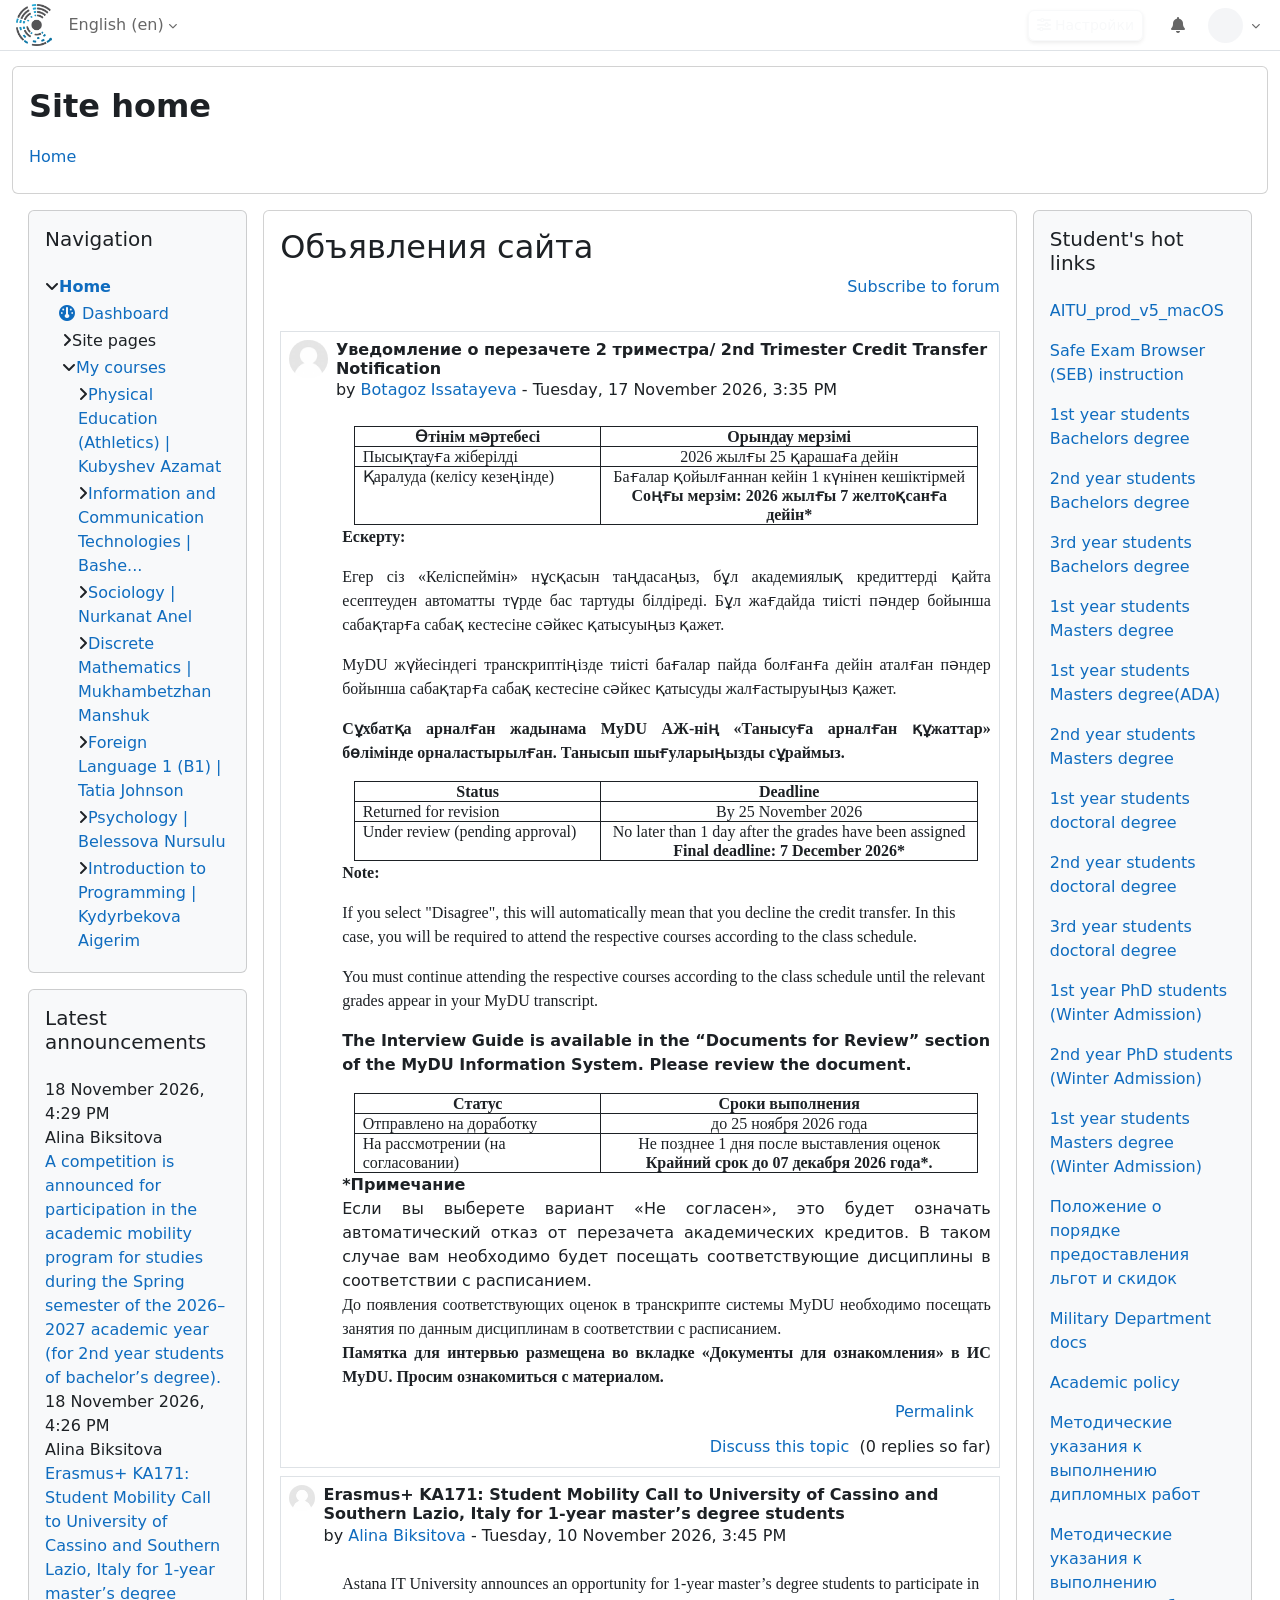
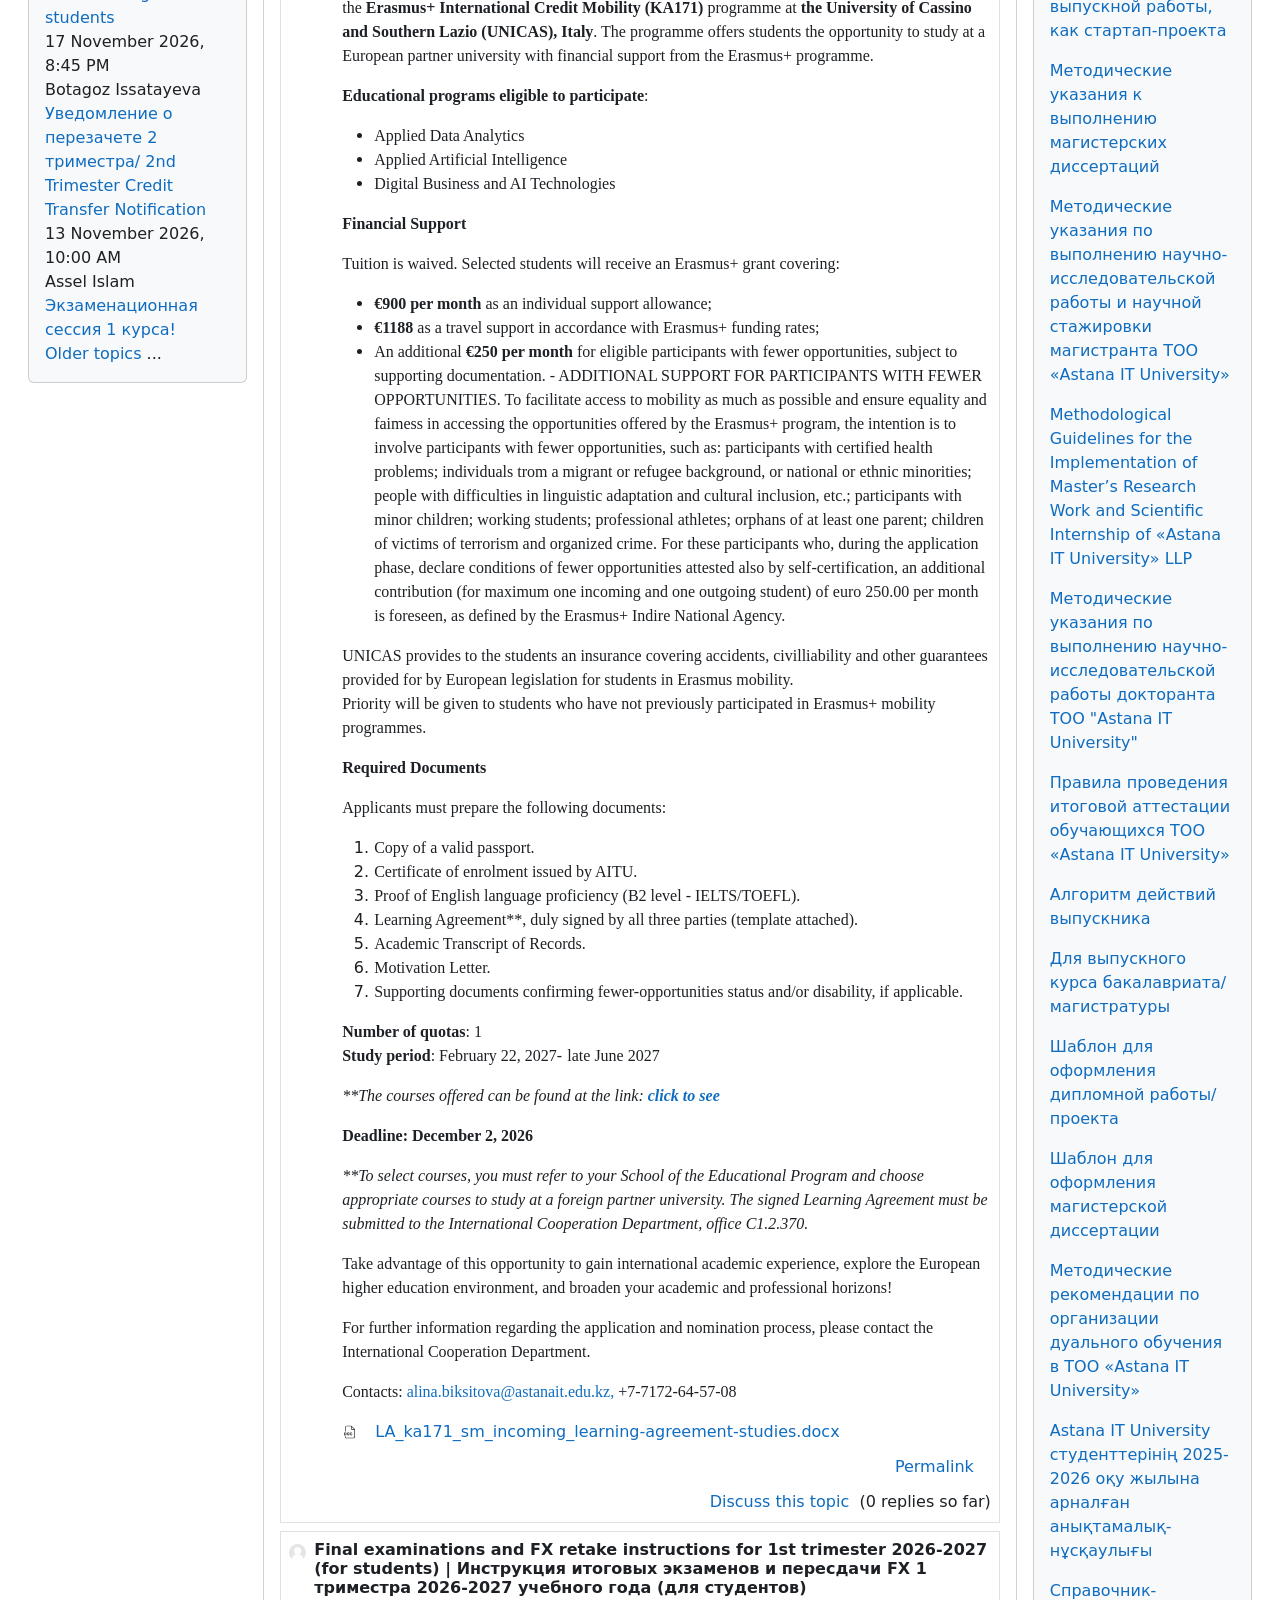
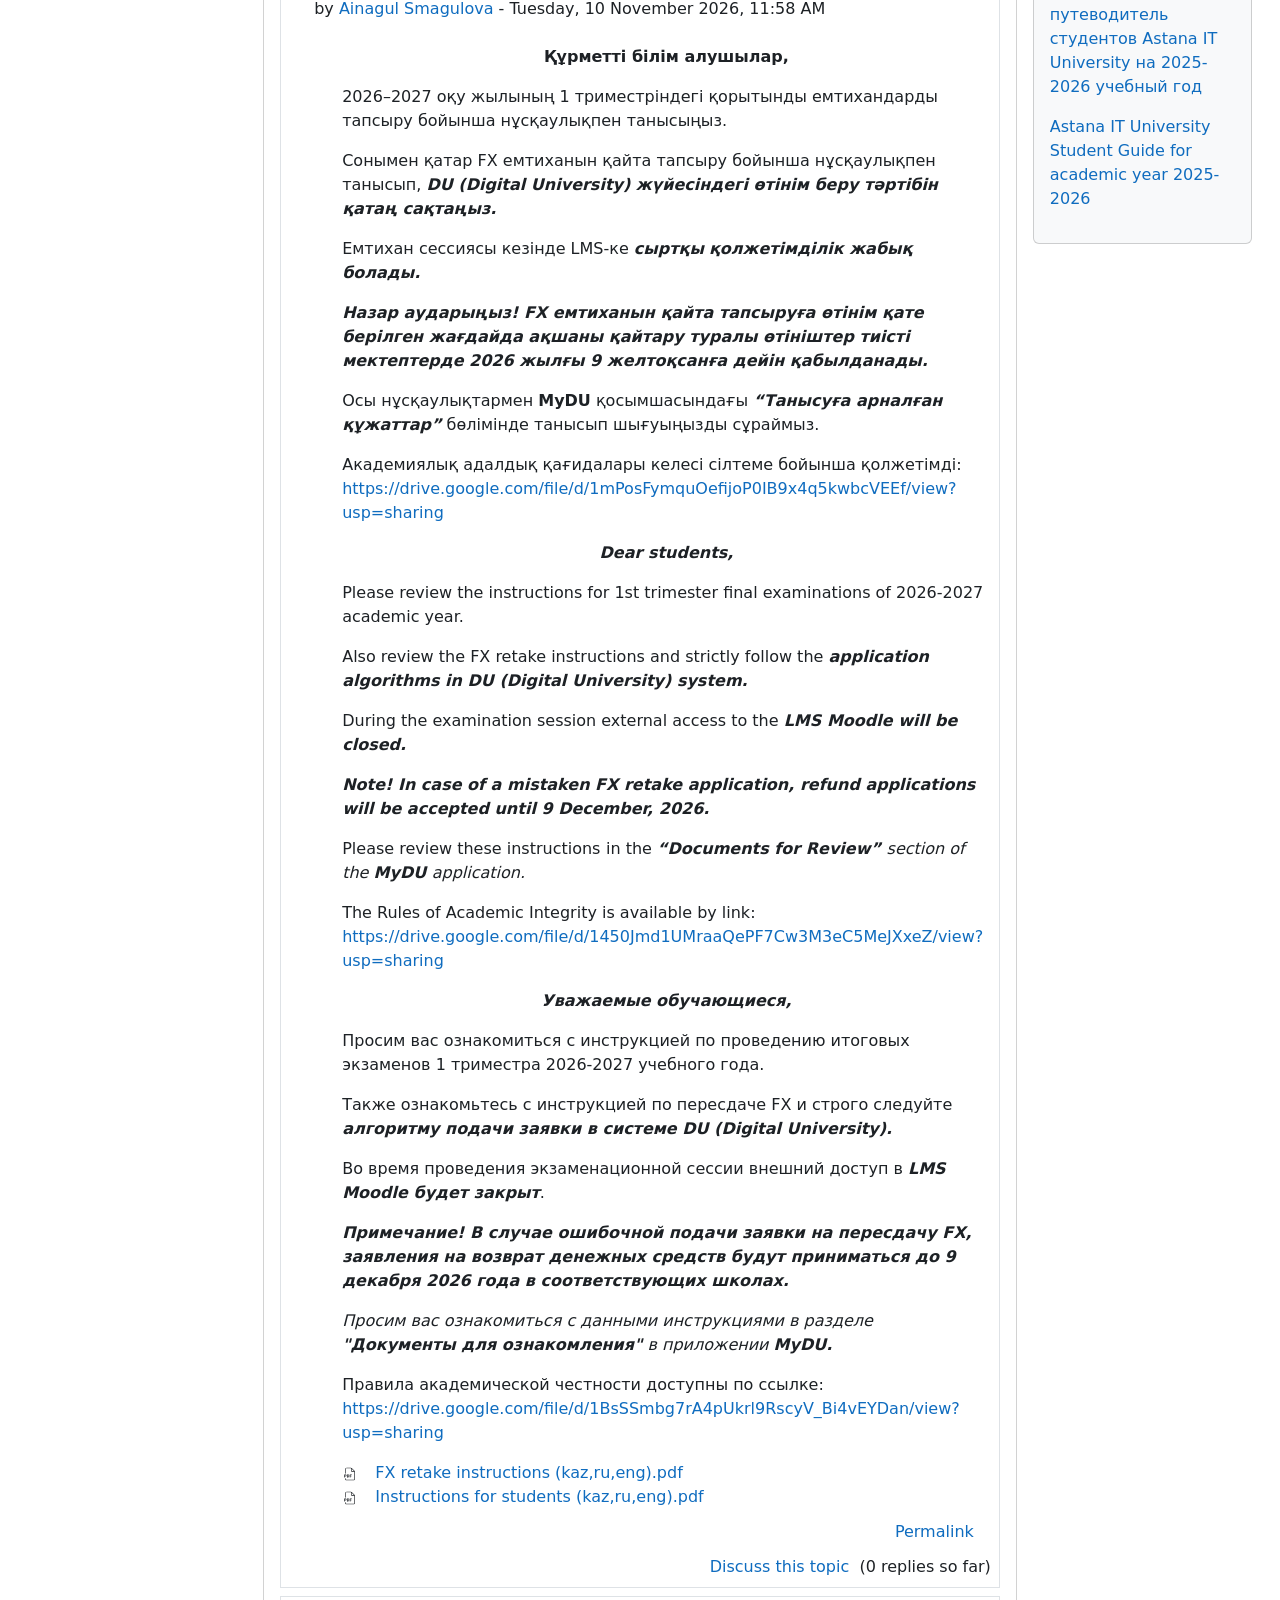
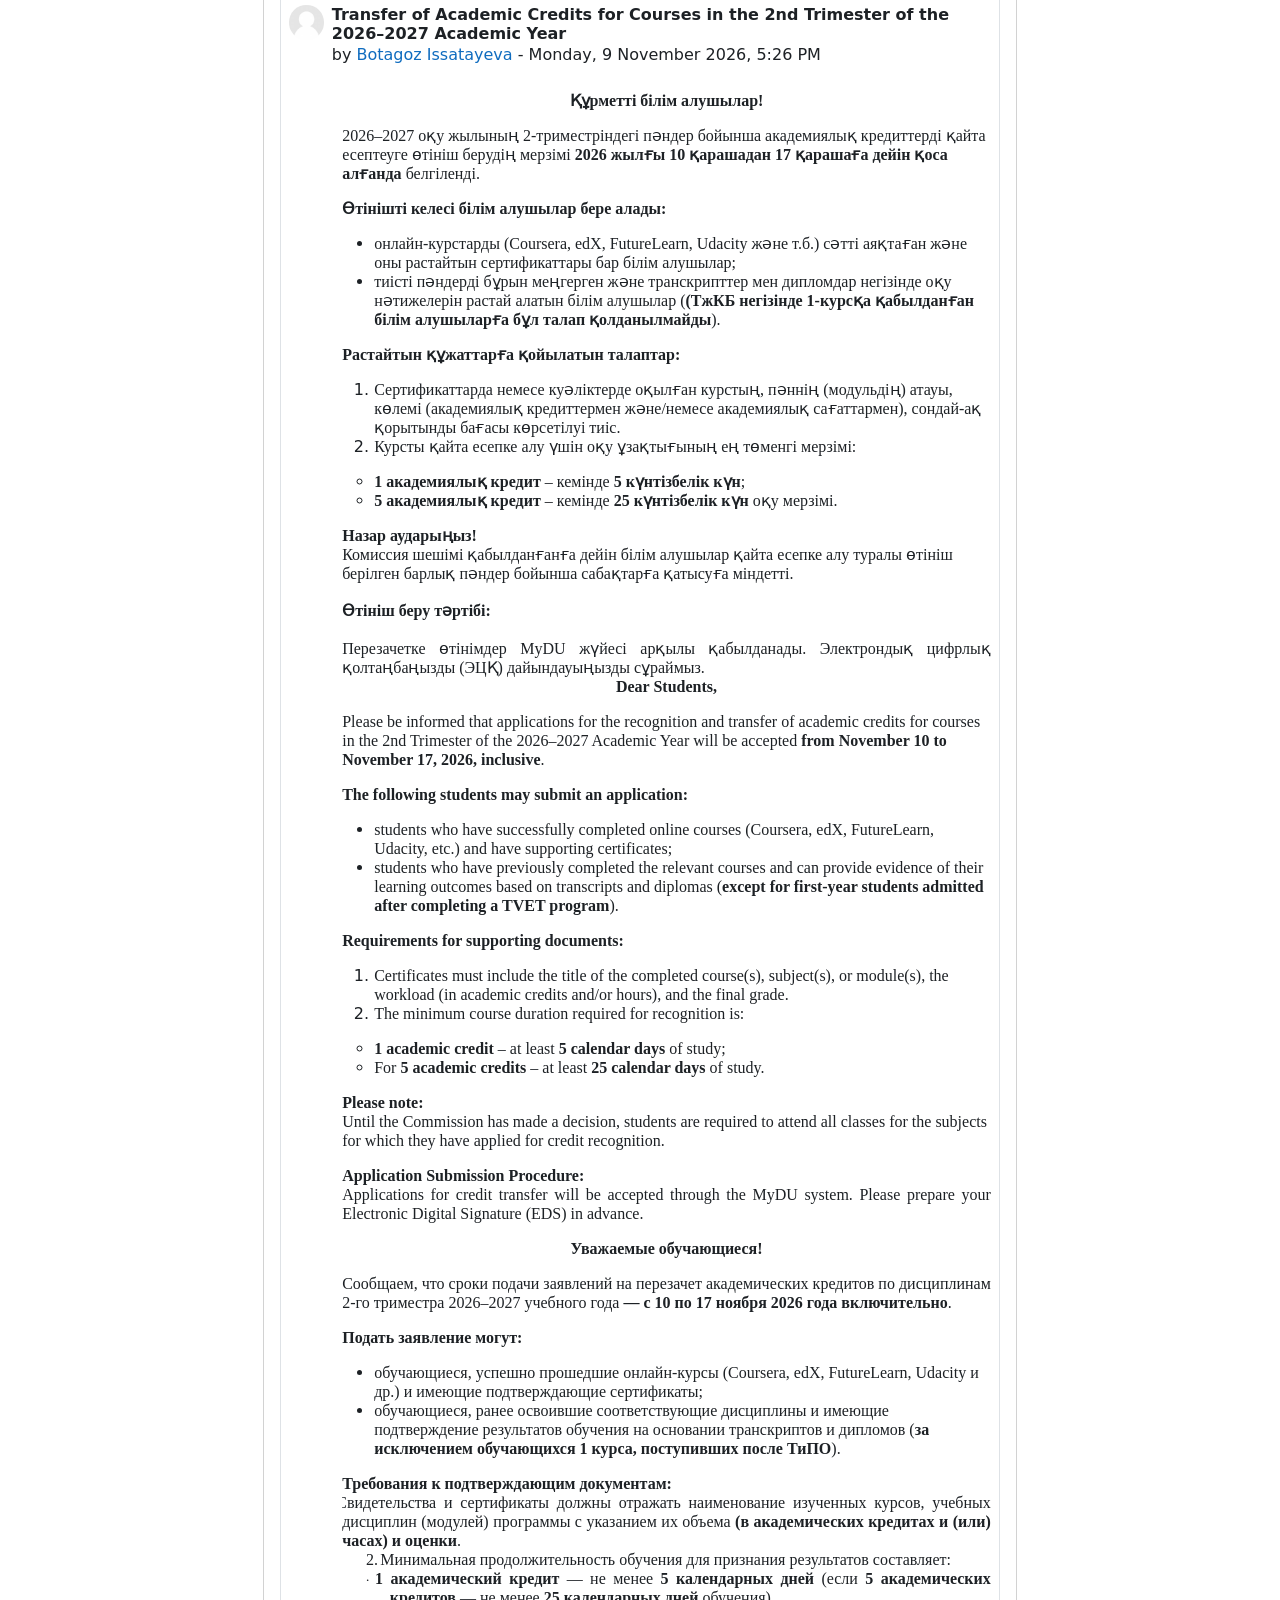
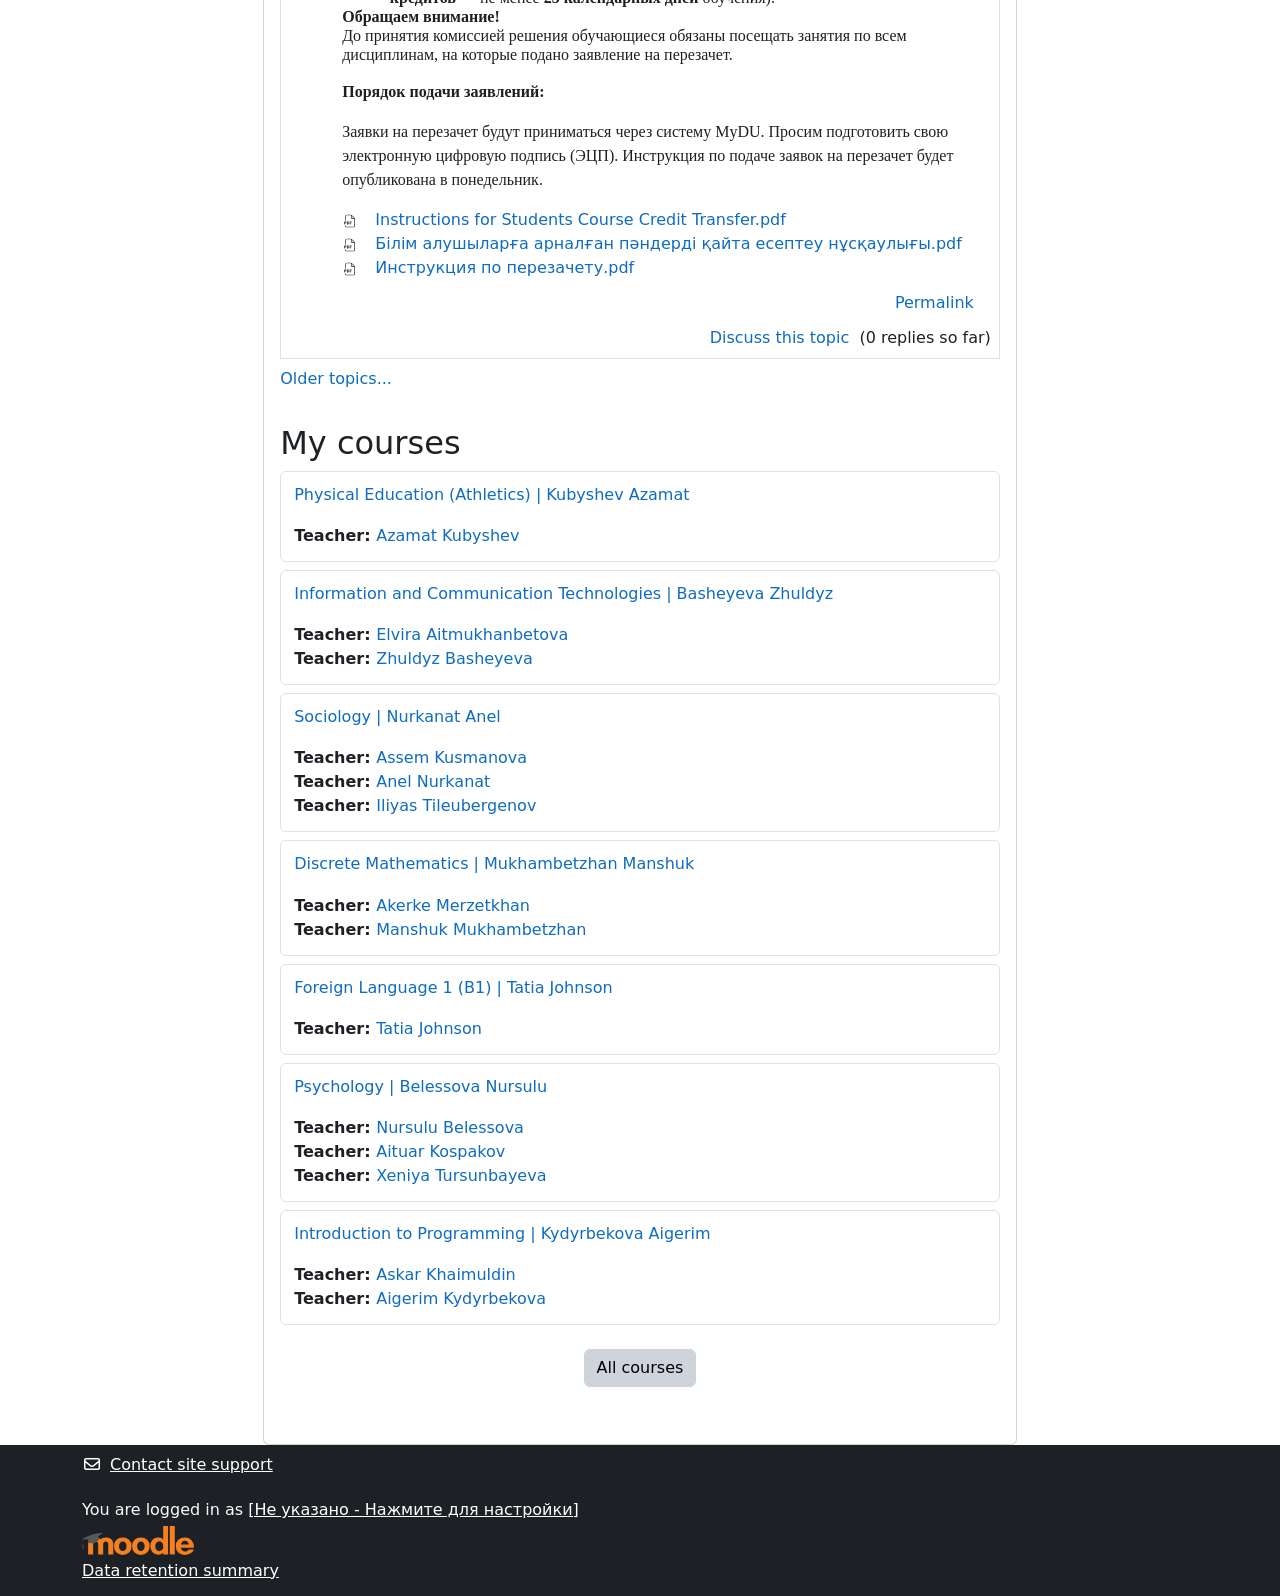
==== index.html @ 354c99dc "feat: complete local copy of AITU LMS with custom grades, reports settings and localStorage" ====
<!DOCTYPE html>

<html  dir="ltr" lang="en" xml:lang="en">
<head>
    <title>Home | frontpage</title>
    <link rel="shortcut icon" href="./assets/images/favicon.png" />
    <meta http-equiv="Content-Type" content="text/html; charset=utf-8" />
<meta name="keywords" content="moodle, Home | frontpage" />
<link rel="stylesheet" type="text/css" href="./assets/css/yui-moodlesimple-min.css" /><script id="firstthemesheet" type="text/css">/** Required in order to fix style inclusion problems in IE with YUI **/</script><link rel="stylesheet" type="text/css" href="./assets/css/styles.css" />
<script>
//<![CDATA[
var M = {}; M.yui = {};
M.pageloadstarttime = new Date();
M.cfg = {"wwwroot":".","apibase":"./api","homeurl":{},"sesskey":"TBIHNVHEH8","sessiontimeout":"1500","sessiontimeoutwarning":"1200","themerev":"1794592381","slasharguments":1,"theme":"classic","iconsystemmodule":"core\/icon_system_fontawesome","jsrev":"1794592381","admin":"admin","svgicons":true,"usertimezone":"Asia\/Almaty","language":"en","courseId":1,"courseContextId":2,"contextid":2,"contextInstanceId":1,"langrev":1795216581,"templaterev":"1794592381","siteId":1,"userId":19734,"deprecationignorelist":[],"traceId":null};var yui1ConfigFn = function(me) {if(/-skin|reset|fonts|grids|base/.test(me.name)){me.type='css';me.path=me.path.replace(/\.js/,'.css');me.path=me.path.replace(/\/yui2-skin/,'/assets/skins/sam/yui2-skin')}};
var yui2ConfigFn = function(me) {var parts=me.name.replace(/^moodle-/,'').split('-'),component=parts.shift(),module=parts[0],min='-min';if(/-(skin|core)$/.test(me.name)){parts.pop();me.type='css';min=''}
if(module){var filename=parts.join('-');me.path=component+'/'+module+'/'+filename+min+'.'+me.type}else{me.path=component+'/'+component+'.'+me.type}};
YUI_config = {"debug":false,"base":"https:\/\/lms.astanait.edu.kz\/lib\/yuilib\/3.18.1\/","comboBase":"https:\/\/lms.astanait.edu.kz\/theme\/yui_combo.php?","combine":true,"filter":null,"insertBefore":"firstthemesheet","groups":{"yui2":{"base":"https:\/\/lms.astanait.edu.kz\/lib\/yuilib\/2in3\/2.9.0\/build\/","comboBase":"https:\/\/lms.astanait.edu.kz\/theme\/yui_combo.php?","combine":true,"ext":false,"root":"2in3\/2.9.0\/build\/","patterns":{"yui2-":{"group":"yui2","configFn":yui1ConfigFn}}},"moodle":{"name":"moodle","base":"https:\/\/lms.astanait.edu.kz\/theme\/yui_combo.php?m\/1794592381\/","combine":true,"comboBase":"https:\/\/lms.astanait.edu.kz\/theme\/yui_combo.php?","ext":false,"root":"m\/1794592381\/","patterns":{"moodle-":{"group":"moodle","configFn":yui2ConfigFn}},"filter":null,"modules":{"moodle-core-chooserdialogue":{"requires":["base","panel","moodle-core-notification"]},"moodle-core-maintenancemodetimer":{"requires":["base","node"]},"moodle-core-lockscroll":{"requires":["plugin","base-build"]},"moodle-core-blocks":{"requires":["base","node","io","dom","dd","dd-scroll","moodle-core-dragdrop","moodle-core-notification"]},"moodle-core-notification":{"requires":["moodle-core-notification-dialogue","moodle-core-notification-alert","moodle-core-notification-exception","moodle-core-notification-ajaxexception"]},"moodle-core-notification-dialogue":{"requires":["base","node","panel","escape","event-key","dd-plugin","moodle-core-widget-focusafterclose","moodle-core-lockscroll"]},"moodle-core-notification-alert":{"requires":["moodle-core-notification-dialogue"]},"moodle-core-notification-exception":{"requires":["moodle-core-notification-dialogue"]},"moodle-core-notification-ajaxexception":{"requires":["moodle-core-notification-dialogue"]},"moodle-core-actionmenu":{"requires":["base","event","node-event-simulate"]},"moodle-core-dragdrop":{"requires":["base","node","io","dom","dd","event-key","event-focus","moodle-core-notification"]},"moodle-core-event":{"requires":["event-custom"]},"moodle-core-handlebars":{"condition":{"trigger":"handlebars","when":"after"}},"moodle-core_availability-form":{"requires":["base","node","event","event-delegate","panel","moodle-core-notification-dialogue","json"]},"moodle-course-management":{"requires":["base","node","io-base","moodle-core-notification-exception","json-parse","dd-constrain","dd-proxy","dd-drop","dd-delegate","node-event-delegate"]},"moodle-course-categoryexpander":{"requires":["node","event-key"]},"moodle-course-dragdrop":{"requires":["base","node","io","dom","dd","dd-scroll","moodle-core-dragdrop","moodle-core-notification","moodle-course-coursebase","moodle-course-util"]},"moodle-course-util":{"requires":["node"],"use":["moodle-course-util-base"],"submodules":{"moodle-course-util-base":{},"moodle-course-util-section":{"requires":["node","moodle-course-util-base"]},"moodle-course-util-cm":{"requires":["node","moodle-course-util-base"]}}},"moodle-form-shortforms":{"requires":["node","base","selector-css3"]},"moodle-form-dateselector":{"requires":["base","node","overlay","calendar"]},"moodle-question-searchform":{"requires":["base","node"]},"moodle-availability_completion-form":{"requires":["base","node","event","moodle-core_availability-form"]},"moodle-availability_date-form":{"requires":["base","node","event","io","moodle-core_availability-form"]},"moodle-availability_grade-form":{"requires":["base","node","event","moodle-core_availability-form"]},"moodle-availability_group-form":{"requires":["base","node","event","moodle-core_availability-form"]},"moodle-availability_grouping-form":{"requires":["base","node","event","moodle-core_availability-form"]},"moodle-availability_profile-form":{"requires":["base","node","event","moodle-core_availability-form"]},"moodle-mod_assign-history":{"requires":["node","transition"]},"moodle-mod_attendance-groupfilter":{"requires":["base","node"]},"moodle-mod_quiz-questionchooser":{"requires":["moodle-core-chooserdialogue","moodle-mod_quiz-util","querystring-parse"]},"moodle-mod_quiz-toolboxes":{"requires":["base","node","event","event-key","io","moodle-mod_quiz-quizbase","moodle-mod_quiz-util-slot","moodle-core-notification-ajaxexception"]},"moodle-mod_quiz-modform":{"requires":["base","node","event"]},"moodle-mod_quiz-quizbase":{"requires":["base","node"]},"moodle-mod_quiz-dragdrop":{"requires":["base","node","io","dom","dd","dd-scroll","moodle-core-dragdrop","moodle-core-notification","moodle-mod_quiz-quizbase","moodle-mod_quiz-util-base","moodle-mod_quiz-util-page","moodle-mod_quiz-util-slot","moodle-course-util"]},"moodle-mod_quiz-util":{"requires":["node","moodle-core-actionmenu"],"use":["moodle-mod_quiz-util-base"],"submodules":{"moodle-mod_quiz-util-base":{},"moodle-mod_quiz-util-slot":{"requires":["node","moodle-mod_quiz-util-base"]},"moodle-mod_quiz-util-page":{"requires":["node","moodle-mod_quiz-util-base"]}}},"moodle-mod_quiz-autosave":{"requires":["base","node","event","event-valuechange","node-event-delegate","io-form","datatype-date-format"]},"moodle-message_airnotifier-toolboxes":{"requires":["base","node","io"]},"moodle-report_eventlist-eventfilter":{"requires":["base","event","node","node-event-delegate","datatable","autocomplete","autocomplete-filters"]},"moodle-report_loglive-fetchlogs":{"requires":["base","event","node","io","node-event-delegate"]},"moodle-gradereport_history-userselector":{"requires":["escape","event-delegate","event-key","handlebars","io-base","json-parse","moodle-core-notification-dialogue"]},"moodle-qbank_editquestion-chooser":{"requires":["moodle-core-chooserdialogue"]},"moodle-tool_lp-dragdrop-reorder":{"requires":["moodle-core-dragdrop"]},"moodle-assignfeedback_editpdf-editor":{"requires":["base","event","node","io","graphics","json","event-move","event-resize","transition","querystring-stringify-simple","moodle-core-notification-dialog","moodle-core-notification-alert","moodle-core-notification-warning","moodle-core-notification-exception","moodle-core-notification-ajaxexception"]}}},"gallery":{"name":"gallery","base":"https:\/\/lms.astanait.edu.kz\/lib\/yuilib\/gallery\/","combine":true,"comboBase":"https:\/\/lms.astanait.edu.kz\/theme\/yui_combo.php?","ext":false,"root":"gallery\/1794592381\/","patterns":{"gallery-":{"group":"gallery"}}}},"modules":{"core_filepicker":{"name":"core_filepicker","fullpath":"https:\/\/lms.astanait.edu.kz\/lib\/javascript.php\/1794592381\/repository\/filepicker.js","requires":["base","node","node-event-simulate","json","async-queue","io-base","io-upload-iframe","io-form","yui2-treeview","panel","cookie","datatable","datatable-sort","resize-plugin","dd-plugin","escape","moodle-core_filepicker","moodle-core-notification-dialogue"]},"core_comment":{"name":"core_comment","fullpath":"https:\/\/lms.astanait.edu.kz\/lib\/javascript.php\/1794592381\/comment\/comment.js","requires":["base","io-base","node","json","yui2-animation","overlay","escape"]}},"logInclude":[],"logExclude":[],"logLevel":null};
M.yui.loader = {modules: {}};

//]]>
</script>
<script type="importmap">{
    "imports": {
        "@moodle/lms/core/profiler": "./assets/js/esm/core/profiler.js",
        "@moodle/lms/core/mount": "./assets/js/esm/core/mount.js",
        "@moodle/lms/core/react_autoinit": "./assets/js/esm/core/react_autoinit.js",
        "@moodle/lms/": "./assets/js/esm/",
        "@moodlehq/design-system": "./assets/js/esm/@moodlehq/design-system.js",
        "react": "./assets/js/esm/react.js",
        "react-dom": "./assets/js/esm/react-dom.js",
        "react-dom/client": "./assets/js/esm/react-dom-client.js"
    }
}</script><link rel="modulepreload" href="./assets/js/esm/@moodlehq/design-system.js" /><link rel="modulepreload" href="./assets/js/esm/react.js" /><link rel="modulepreload" href="./assets/js/esm/react-dom.js" />
<script src="./assets/js/inject.js"></script><meta http-equiv="Content-Security-Policy" content="default-src 'self' 'unsafe-inline' 'unsafe-eval' data: blob:;">
    <meta name="viewport" content="width=device-width, initial-scale=1.0">
</head>
<body  id="page-site-index" class="limitedwidth format-site course path-site gecko dir-ltr lang-en yui-skin-sam yui3-skin-sam lms-astanait-edu-kz pagelayout-frontpage course-1 context-2 theme ">

<div id="page-wrapper" class="d-print-block">

    <div>
    <a class="visually-hidden-focusable" href="#maincontent">Skip to main content</a>
</div><script src="./assets/js/polyfill.js"></script>
<script src="./assets/js/yui-moodlesimple-min.js"></script><script src="./assets/js/javascript-static.js"></script>
<script type="module">import "@moodle/lms/core/react_autoinit";</script><script>
//<![CDATA[
document.body.className += ' jsenabled';
//]]>
</script>



    <nav class="fixed-top navbar navbar-bootswatch navbar-expand moodle-has-zindex">
        <div class="container-fluid">
            <a href="https://lms.astanait.edu.kz/" class="navbar-brand d-flex align-items-center m-1 p-0 aabtn">
                    <img src="./assets/images/logo.png" class="logo me-1" alt="frontpage">
            </a>
    
            <ul class="navbar-nav d-none d-md-flex">
                <!-- custom_menu -->
                <li class="dropdown nav-item">
    <a class="dropdown-toggle nav-link" id="drop-down-6b05b49b20c8e6b05b49b1ac8d14" data-bs-toggle="dropdown" aria-haspopup="true" aria-expanded="false" href="#" title="Language" aria-controls="drop-down-menu-6b05b49b20c8e6b05b49b1ac8d14">
        English ‎(en)‎
    </a>
    <div class="dropdown-menu" role="menu" id="drop-down-menu-6b05b49b20c8e6b05b49b1ac8d14" aria-labelledby="drop-down-6b05b49b20c8e6b05b49b1ac8d14">
                <a class="dropdown-item" role="menuitem" href="https://lms.astanait.edu.kz/?lang=en"  >English ‎(en)‎</a>
                <a class="dropdown-item" role="menuitem" href="https://lms.astanait.edu.kz/?lang=ru"  lang="ru" >Русский ‎(ru)‎</a>
    </div>
</li>
                <!-- page_heading_menu -->
                
            </ul>
            <div id="usernavigation" class="navbar-nav my-1 ms-auto">
                <div class="nav-item d-flex align-items-center me-2">
                    <button type="button" class="btn btn-sm btn-outline-light d-flex align-items-center shadow-sm" onclick="openLmsSettingsModal()" title="Настройки профиля и оценок">
                        <i class="fa fa-sliders me-1" aria-hidden="true"></i>
                        <span class="d-none d-md-inline">Настройки</span>
                    </button>
                </div>

                <div class="divider border-start h-50 align-self-center mx-1"></div>
                
                <div class="popover-region collapsed popover-region-notifications"
    id="nav-notification-popover-container" data-userid="19734"
    data-region="popover-region">
    <div class="popover-region-toggle nav-link icon-no-margin"
        data-region="popover-region-toggle"
        aria-controls="popover-region-container-6b05b49b213e76b05b49b1ac8d15"
        aria-haspopup="true"
        aria-expanded="false"
        aria-label=" Show notification window with no new notifications   "
        title=" Show notification window with no new notifications   "
        tabindex="0"
        role="button">
                <i class="icon fa fa-bell fa-fw " aria-hidden="true" ></i>
        <div
            class="count-container hidden"
            data-region="count-container"
            aria-hidden=true
        >
            0
        </div>

    </div>
    <div         aria-modal="true"
        tabindex="-1"

        id="popover-region-container-6b05b49b213e76b05b49b1ac8d15"
        class="popover-region-container"
        data-region="popover-region-container"
        aria-hidden="true"
        aria-label="Notification window"
        role="dialog">
        <div class="popover-region-header-container">
            <h3 class="popover-region-header-text" data-region="popover-region-header-text">Notifications</h3>
            <div class="popover-region-header-actions" data-region="popover-region-header-actions">        <a class="mark-all-read-button btn btn-sm btn-link m-0 py-0 icon-no-margin"
           href="#"
           title="Mark all as read"
           data-action="mark-all-read"
           role="button"
           aria-label="Mark all as read">
            <span class="normal-icon"><i class="icon fa fa-check fa-fw " aria-hidden="true" ></i></span>
            <span class="loading-icon icon-no-margin ">
                <i class="icon fa fa-spinner fa-spin fa-fw "  title="Loading" role="img" aria-label="Loading"></i>
            </span>
            <span aria-live="polite" class="visually-hidden" data-region="notification-read-feedback"></span>
        </a>
            <a href="https://lms.astanait.edu.kz/message/notificationpreferences.php"
               title="Notification preferences"
               aria-label="Notification preferences"
               class="btn btn-sm btn-link m-0 py-0 icon-no-margin" >
                <i class="icon fa fa-gear fa-fw " aria-hidden="true" ></i></a>
        <button type="button" class="btn btn-sm btn-link m-0 py-0 icon-no-margin" aria-label="Close" title="Close" data-action="close-notification-popover">
            <i class="icon fa fa-xmark fa-fw " aria-hidden="true" ></i>
        </button>
</div>
        </div>
        <div class="popover-region-content-container" data-region="popover-region-content-container">
            <div class="popover-region-content" data-region="popover-region-content">
                        <div class="all-notifications"
            data-region="all-notifications"
            role="log"
            aria-busy="false"
            aria-atomic="false"
            aria-relevant="additions"></div>
        <div class="empty-message" tabindex="0" data-region="empty-message">You have no notifications</div>

            </div>
            <span class="loading-icon icon-no-margin ">
                <i class="icon fa fa-spinner fa-spin fa-fw "  title="Loading" role="img" aria-label="Loading"></i>
            </span>
        </div>
                <a class="see-all-link"
                    href="https://lms.astanait.edu.kz/message/output/popup/notifications.php">
                    <div class="popover-region-footer-container">
                        <div class="popover-region-seeall-text">See all</div>
                    </div>
                </a>
    </div>
</div>
                <div class="d-flex align-items-stretch usermenu-container" data-region="usermenu">
                    <div class="usermenu"><div class="action-menu moodle-actionmenu nowrap-items" id="action-menu-0" data-enhance="moodle-core-actionmenu">

        <div class="menubar d-flex " id="action-menu-0-menubar">

            


                <div class="action-menu-trigger">
                    <div class="dropdown">
                        <a
                            href="#"
                            tabindex="0"
                            class="nav-link dropdown-toggle icon-no-margin"
                            id="action-menu-toggle-0"
                            aria-label="User menu"
                            data-bs-toggle="dropdown"
                            role="button"
                            aria-haspopup="true"
                            aria-expanded="false"
                            aria-controls="action-menu-0-menu"
                        >
                            
                            <span class="userbutton"><span class="usertext me-1"></span><span class="avatars"><span class="avatar current"><span class="userinitials size-35" title="" aria-label="" role="img"></span></span></span></span>
                                
                            <b class="caret"></b>
                        </a>
                            <div class="dropdown-menu menu dropdown-menu-end" id="action-menu-0-menu" data-rel="menu-content" aria-labelledby="action-menu-toggle-0" role="menu">
                                                                <a href="https://lms.astanait.edu.kz/user/profile.php" class="dropdown-item menu-action" role="menuitem" data-title="profile,moodle" tabindex="-1" >
                                <span class="menu-action-text">Profile</span>
                        </a>
                    <div class="dropdown-divider" role="presentation"><span class="filler">&nbsp;</span></div>
                                                                <a href="./grades.html" class="dropdown-item menu-action" role="menuitem" data-title="grades,grades" tabindex="-1" id="menu-grades-link"><span class="menu-action-text"><i class="fa fa-graduation-cap me-2 text-primary" aria-hidden="true"></i>Grades</span></a>
                                                                <a href="https://lms.astanait.edu.kz/calendar/view.php?view=month" class="dropdown-item menu-action" role="menuitem" data-title="calendar,core_calendar" tabindex="-1" >
                                <span class="menu-action-text">Calendar</span>
                        </a>
                                                                <a href="https://lms.astanait.edu.kz/user/files.php" class="dropdown-item menu-action" role="menuitem" data-title="privatefiles,moodle" tabindex="-1" >
                                <span class="menu-action-text">Private files</span>
                        </a>
                                                                <a href="javascript:void(0)" onclick="openLmsSettingsModal()" class="dropdown-item menu-action" role="menuitem" data-title="reports,core_reportbuilder" tabindex="-1" id="menu-reports-link"><span class="menu-action-text"><i class="fa fa-sliders me-2 text-primary" aria-hidden="true"></i>Reports (Настройки)</span></a>
                    <div class="dropdown-divider" role="presentation"><span class="filler">&nbsp;</span></div>
                                                                <a href="javascript:void(0)" onclick="openLmsSettingsModal()" class="dropdown-item menu-action" role="menuitem" data-title="preferences,moodle" tabindex="-1"><span class="menu-action-text"><i class="fa fa-gear me-2 text-primary" aria-hidden="true"></i>Preferences</span></a>
                    <div class="dropdown-divider" role="presentation"><span class="filler">&nbsp;</span></div>
                                                                <a href="https://lms.astanait.edu.kz/login/logout.php?sesskey=TBIHNVHEH8" class="dropdown-item menu-action" role="menuitem" data-title="logout,moodle" tabindex="-1" >
                                <span class="menu-action-text">Log out</span>
                        </a>
                            </div>
                    </div>
                </div>

        </div>

</div></div>
                </div>
            </div>
        </div>
    </nav>

    <div id="page" class="container-fluid d-print-block">
        <header id="page-header" class="row" data-for="page-heading">
    <div class="col-12 pt-3 pb-3">
        <div class="card ">
            <div class="card-body ">
                <div class="d-flex align-items-center">
                    <div class="me-auto">
                    <div class="page-context-header d-flex flex-wrap align-items-center mb-2">
    <div class="page-header-headings">
        <h1 class="h2 mb-0">Site home</h1>
    </div>
</div>
                    </div>
                    <div class="header-actions-container flex-shrink-0" data-region="header-actions-container">
                    </div>
                </div>
                <div class="d-flex flex-wrap">
                    <div id="page-navbar">
                        <nav aria-label="Breadcrumb">
    <ol class="breadcrumb">
                <li class="breadcrumb-item">
                    <a href="https://lms.astanait.edu.kz/"
                        aria-current="page"
                        
                        
                    >
                        Home
                    </a>
                </li>
        </ol>
</nav>
                    </div>
                    <div class="ms-auto d-flex">
                        
                    </div>
                    <div id="course-header">
                        
                    </div>
                </div>
            </div>
        </div>
        <div class="header-extras-container ms-auto" data-region="header-extras-container">
        </div>
    </div>
</header>

        <div id="page-content" class="d-flex flex-wrap  blocks-pre   blocks-post  d-print-block">
            <div id="region-main-box" class="region-main">
                <div id="region-main" class="region-main-content">
                    <span class="notifications" id="user-notifications"></span>
                    <div role="main"><span id="maincontent" tabindex="-1"></span><a class="skip-block skip aabtn" href="#skipsitenews">Skip объявления сайта</a><div id="site-news-forum"><h2>Объявления сайта</h2><div class="subscribelink text-end"><a href="https://lms.astanait.edu.kz/mod/forum/subscribe.php?id=1&amp;sesskey=TBIHNVHEH8">Subscribe to forum</a></div><div id="discussion-list-6b05b49b2e3606b05b49b1ac8d26" data-contextid="79" data-cmid="1" data-name="Объявления сайта" data-group="" data-grading-component="" data-grading-component-subtype="" data-gradable-itemtype="forum" data-initialuserid="8550" >


    


    <div class="py-3">
    </div>

           <article
    id="p20453"
    class="forum-post-container mb-2"
    data-post-id="20453"
    data-region="post"
    data-target="20453-target"
    tabindex="0"
    aria-labelledby="post-header-20453-6b05b49b2e3606b05b49b1ac8d26"
    aria-describedby="post-content-20453"
>
    <div
        class="d-flex border p-2 mb-2 forumpost focus-target  "
        aria-label="Уведомление о перезачете 2 триместра/ 2nd Trimester Credit Transfer Notification by Botagoz Issatayeva"
        data-post-id="20453" data-content="forum-post"
    >
        

        <div class="d-flex flex-column w-100"  data-region-content="forum-post-core">
            <header id="post-header-20453-6b05b49b2e3606b05b49b1ac8d26" class="mb-2 header d-flex">
                        <div class="me-2" style="width: 45px;">
                                <img
                                    class="rounded-circle w-100"
                                    src="./assets/images/f1.png"
                                    alt="Picture of Botagoz Issatayeva"
                                    aria-hidden="true"
                                    title="Picture of Botagoz Issatayeva"
                                >
                        </div>
                <div class="d-flex flex-column">
                        <h3 class="h6 fw-bold mb-0" data-region-content="forum-post-core-subject" data-reply-subject="Уведомление о перезачете 2 триместра/ 2nd Trimester Credit Transfer Notification" >Уведомление о перезачете 2 триместра/ 2nd Trimester Credit Transfer Notification</h3>
                        <div class="mb-3" tabindex="-1">
                            by <a href="https://lms.astanait.edu.kz/user/view.php?id=8550&course=1">Botagoz Issatayeva</a> - <time datetime="2026-11-17T15:35:16+05:00">Tuesday, 17 November 2026, 3:35 PM</time>
                        </div>
                </div>
            </header>

            <div class="d-flex body-content-container">
                        <div class="me-2 author-groups-container" style="width: 45px; flex-shrink: 0">
                        </div>

                <div class="no-overflow w-100 content-alignment-container">
                    <div id="post-content-20453" class="post-content-container">
                        <div align="center">
<table class="MsoTableGrid" style="border-collapse:collapse;border:none;" border="1" cellspacing="0" cellpadding="0">
<tbody>
<tr>
<td style="width:184.05pt;border:solid 1pt;padding:0cm 5.4pt 0cm 5.4pt;" valign="top" width="245">
<p class="MsoNormal" align="center" style="margin-bottom:0cm;text-align:center;line-height:normal;"><strong><span lang="kz" style="font-family:'Times New Roman', serif;" xml:lang="kz">Өтінім мәртебесі</span></strong></p>
</td>
<td style="width:283.2pt;border:solid 1pt;border-left:none;padding:0cm 5.4pt 0cm 5.4pt;" valign="top" width="378">
<p class="MsoNormal" align="center" style="margin-bottom:0cm;text-align:center;line-height:normal;"><strong><span lang="kz" style="font-family:'Times New Roman', serif;" xml:lang="kz">Орындау мерзімі</span></strong></p>
</td>
</tr>
<tr>
<td style="width:184.05pt;border:solid 1pt;border-top:none;padding:0cm 5.4pt 0cm 5.4pt;" valign="top" width="245">
<p class="MsoNormal" style="margin-bottom:0cm;line-height:normal;"><span lang="kz" style="font-family:'Times New Roman', serif;" xml:lang="kz">Пысықтауға жіберілді</span></p>
</td>
<td style="width:283.2pt;border-top:none;border-left:none;border-bottom:solid 1pt;border-right:solid 1pt;padding:0cm 5.4pt 0cm 5.4pt;" valign="top" width="378">
<p class="MsoNormal" align="center" style="margin-bottom:0cm;text-align:center;line-height:normal;"><span lang="kz" style="font-family:'Times New Roman', serif;" xml:lang="kz"> </span></p>
<p class="MsoNormal" align="center" style="margin-bottom:0cm;text-align:center;line-height:normal;"><span lang="kz" style="font-family:'Times New Roman', serif;" xml:lang="kz">2026 жылғы 25 қарашаға дейін</span></p>
</td>
</tr>
<tr>
<td style="width:184.05pt;border:solid 1pt;border-top:none;padding:0cm 5.4pt 0cm 5.4pt;" valign="top" width="245">
<p class="MsoNormal" style="margin-bottom:0cm;line-height:normal;"><span lang="kz" style="font-family:'Times New Roman', serif;" xml:lang="kz">Қаралуда (келісу кезеңінде)</span></p>
</td>
<td style="width:283.2pt;border-top:none;border-left:none;border-bottom:solid 1pt;border-right:solid 1pt;padding:0cm 5.4pt 0cm 5.4pt;" valign="top" width="378">
<p class="MsoNormal" align="center" style="margin-bottom:0cm;text-align:center;line-height:normal;"><span lang="kz" style="font-family:'Times New Roman', serif;" xml:lang="kz"> </span></p>
<p class="MsoNormal" align="center" style="margin-bottom:0cm;text-align:center;line-height:normal;"><span lang="kz" style="font-family:'Times New Roman', serif;" xml:lang="kz"> </span></p>
<p class="MsoNormal" align="center" style="margin-bottom:0cm;text-align:center;line-height:normal;"><span lang="kz" style="font-family:'Times New Roman', serif;" xml:lang="kz">Бағалар қойылғаннан кейін 1 күнінен кешіктірмей</span></p>
<p class="MsoNormal" align="center" style="margin-bottom:0cm;text-align:center;line-height:normal;"><strong><span lang="kz" style="font-family:'Times New Roman', serif;" xml:lang="kz">Соңғы мерзім: 2026 жылғы 7 желтоқсанға дейін*</span></strong></p>
</td>
</tr>
</tbody>
</table>
</div>
<p class="MsoNormal" style="text-align:justify;"><strong><span style="font-family:'Times New Roman', serif;">Ескерту:</span></strong></p>
<p class="MsoNormal" style="text-align:justify;"><span style="font-family:'Times New Roman', serif;">Егер сіз «Келіспеймін» нұсқасын таңдасаңыз, бұл академиялық кредиттерді қайта есептеуден автоматты түрде бас тартуды білдіреді. Бұл жағдайда тиісті пәндер бойынша сабақтарға сабақ кестесіне сәйкес қатысуыңыз қажет.</span></p>
<p class="MsoNormal" style="text-align:justify;"><span style="font-family:'Times New Roman', serif;">MyDU жүйесіндегі транскриптіңізде тиісті бағалар пайда болғанға дейін аталған пәндер бойынша сабақтарға сабақ кестесіне сәйкес қатысуды жалғастыруыңыз қажет.</span></p>
<p class="MsoNormal" style="text-align:justify;"><strong><span style="font-family:'Times New Roman', serif;">Сұхбатқа арналған жадынама MyDU АЖ-нің «Танысуға арналған құжаттар» бөлімінде орналастырылған. Танысып шығуларыңызды сұраймыз.</span></strong></p>
<p class="MsoNormal" style="text-align:justify;"></p>
<div align="center">
<table class="MsoTableGrid" style="border-collapse:collapse;border:none;" border="1" cellspacing="0" cellpadding="0">
<tbody>
<tr>
<td style="width:184.05pt;border:solid 1pt;padding:0cm 5.4pt 0cm 5.4pt;" valign="top" width="245">
<p class="MsoNormal" align="center" style="margin-bottom:0cm;text-align:center;line-height:normal;"><strong><span lang="kz" style="font-family:'Times New Roman', serif;" xml:lang="kz">Status</span></strong></p>
</td>
<td style="width:283.2pt;border:solid 1pt;border-left:none;padding:0cm 5.4pt 0cm 5.4pt;" valign="top" width="378">
<p class="MsoNormal" align="center" style="margin-bottom:0cm;text-align:center;line-height:normal;"><strong><span lang="kz" style="font-family:'Times New Roman', serif;" xml:lang="kz">Deadline</span></strong></p>
</td>
</tr>
<tr>
<td style="width:184.05pt;border:solid 1pt;border-top:none;padding:0cm 5.4pt 0cm 5.4pt;" valign="top" width="245">
<p class="MsoNormal" style="margin-bottom:0cm;line-height:normal;"><span lang="kz" style="font-family:'Times New Roman', serif;" xml:lang="kz">Returned for revision</span></p>
</td>
<td style="width:283.2pt;border-top:none;border-left:none;border-bottom:solid 1pt;border-right:solid 1pt;padding:0cm 5.4pt 0cm 5.4pt;" valign="top" width="378">
<p class="MsoNormal" align="center" style="margin-bottom:0cm;text-align:center;line-height:normal;"><span lang="kz" style="font-family:'Times New Roman', serif;" xml:lang="kz"> </span></p>
<p class="MsoNormal" align="center" style="margin-bottom:0cm;text-align:center;line-height:normal;"><span lang="kz" style="font-family:'Times New Roman', serif;" xml:lang="kz">By 25 November 2026</span></p>
</td>
</tr>
<tr>
<td style="width:184.05pt;border:solid 1pt;border-top:none;padding:0cm 5.4pt 0cm 5.4pt;" valign="top" width="245">
<p class="MsoNormal" style="margin-bottom:0cm;line-height:normal;"><span lang="kz" style="font-family:'Times New Roman', serif;" xml:lang="kz">Under review (pending approval)</span></p>
</td>
<td style="width:283.2pt;border-top:none;border-left:none;border-bottom:solid 1pt;border-right:solid 1pt;padding:0cm 5.4pt 0cm 5.4pt;" valign="top" width="378">
<p class="MsoNormal" align="center" style="margin-bottom:0cm;text-align:center;line-height:normal;"><span lang="kz" style="font-family:'Times New Roman', serif;" xml:lang="kz"> </span></p>
<p class="MsoNormal" align="center" style="margin-bottom:0cm;text-align:center;line-height:normal;"><span lang="kz" style="font-family:'Times New Roman', serif;" xml:lang="kz">No later than 1 day after the grades have been assigned</span></p>
<p class="MsoNormal" align="center" style="margin-bottom:0cm;text-align:center;line-height:normal;"><strong><span lang="en-us" style="font-family:'Times New Roman', serif;" xml:lang="en-us">Final deadline: 7 December 2026*</span></strong></p>
</td>
</tr>
</tbody>
</table>
<p class="MsoNormal" style="text-align:left;"><strong><span style="font-family:'Times New Roman', serif;">Note:</span></strong></p>
<p class="MsoNormal" style="text-align:left;"><span style="font-family:'Times New Roman', serif;">If you select "Disagree", this will automatically mean that you decline the credit transfer. In this case, you will be required to attend the respective courses according to the class schedule.</span></p>
<p class="MsoNormal" style="text-align:left;"><span style="font-family:'Times New Roman', serif;">You must continue attending the respective courses according to the class schedule until the relevant grades appear in your MyDU transcript.</span></p>
<p class="MsoNormal" style="text-align:left;"><strong>The Interview Guide is available in the “Documents for Review” section of the MyDU Information System. Please review the document.</strong></p>
<p class="MsoNormal" style="text-align:left;"></p>
<table class="MsoTableGrid" style="border-collapse:collapse;border:none;" border="1" cellspacing="0" cellpadding="0">
<tbody>
<tr>
<td style="width:184.05pt;border:solid 1pt;padding:0cm 5.4pt 0cm 5.4pt;" valign="top" width="245">
<p class="MsoNormal" align="center" style="margin-bottom:0cm;text-align:center;line-height:normal;"><strong><span lang="kz" style="font-family:'Times New Roman', serif;" xml:lang="kz">Статус</span></strong></p>
</td>
<td style="width:283.2pt;border:solid 1pt;border-left:none;padding:0cm 5.4pt 0cm 5.4pt;" valign="top" width="378">
<p class="MsoNormal" align="center" style="margin-bottom:0cm;text-align:center;line-height:normal;"><strong><span lang="kz" style="font-family:'Times New Roman', serif;" xml:lang="kz">Сроки выполнения</span></strong></p>
</td>
</tr>
<tr>
<td style="width:184.05pt;border:solid 1pt;border-top:none;padding:0cm 5.4pt 0cm 5.4pt;" valign="top" width="245">
<p class="MsoNormal" style="margin-bottom:0cm;line-height:normal;"><span lang="kz" style="font-family:'Times New Roman', serif;" xml:lang="kz">Отправлено на доработку </span></p>
</td>
<td style="width:283.2pt;border-top:none;border-left:none;border-bottom:solid 1pt;border-right:solid 1pt;padding:0cm 5.4pt 0cm 5.4pt;" valign="top" width="378">
<p class="MsoNormal" align="center" style="margin-bottom:0cm;text-align:center;line-height:normal;"><span lang="kz" style="font-family:'Times New Roman', serif;" xml:lang="kz">до 25 ноября 2026 года</span></p>
</td>
</tr>
<tr>
<td style="width:184.05pt;border:solid 1pt;border-top:none;padding:0cm 5.4pt 0cm 5.4pt;" valign="top" width="245">
<p class="MsoNormal" style="margin-bottom:0cm;line-height:normal;"><span lang="kz" style="font-family:'Times New Roman', serif;" xml:lang="kz">На рассмотрении (на согласовании)</span></p>
</td>
<td style="width:283.2pt;border-top:none;border-left:none;border-bottom:solid 1pt;border-right:solid 1pt;padding:0cm 5.4pt 0cm 5.4pt;" valign="top" width="378">
<p class="MsoNormal" align="center" style="margin-bottom:0cm;text-align:center;line-height:normal;"><span lang="kz" style="font-family:'Times New Roman', serif;" xml:lang="kz">Не позднее 1 дня после выставления оценок</span></p>
<p class="MsoNormal" align="center" style="margin-bottom:0cm;text-align:center;line-height:normal;"><strong><span lang="kz" style="font-family:'Times New Roman', serif;" xml:lang="kz">Крайний срок до 07 декабря 2026 года*.</span></strong></p>
</td>
</tr>
</tbody>
</table>
</div>
<p style="margin:0cm;text-align:justify;"><strong><span lang="ru" xml:lang="ru">*</span></strong><strong>Примечание</strong></p>
<p style="margin:0cm;text-align:justify;"><strong><span lang="ru" xml:lang="ru"> </span></strong></p>
<p style="margin:0cm;text-align:justify;">Если вы выберете вариант «Не согласен», это будет означать автоматический отказ от перезачета академических кредитов. В таком случае вам необходимо будет посещать соответствующие дисциплины в соответствии с расписанием.</p>
<p style="margin:0cm;text-align:justify;"> </p>
<p class="MsoNormal" style="margin-bottom:0cm;text-align:justify;"><span style="font-size:12pt;line-height:107%;font-family:'Times New Roman', serif;">До появления соответствующих оценок в транскрипте системы MyDU необходимо посещать занятия по данным дисциплинам в соответствии с расписанием.</span></p>
<p class="MsoNormal" style="margin-bottom:0cm;text-align:justify;"></p>
<p class="MsoNormal" style="margin-bottom:0cm;text-align:justify;"><strong><span style="font-size:12pt;line-height:107%;font-family:'Times New Roman', serif;">Памятка для интервью размещена во вкладке «Документы для ознакомления» в ИС MyDU. Просим ознакомиться с материалом.</span></strong></p>
                    </div>



                        


                            <div class="d-flex flex-wrap">
                                    <div
                                        class="post-actions d-flex align-self-end justify-content-end flex-wrap ms-auto p-1"
                                        data-region="post-actions-container"
                                        role="menubar"
                                        aria-label="Уведомление о перезачете 2 триместра/ 2nd Trimester Credit Transfer Notification by Botagoz Issatayeva"
                                        aria-controls="p20453"
                                    >
                                                <a
                                                    data-region="post-action"
                                                    href="https://lms.astanait.edu.kz/mod/forum/discuss.php?d=17608#p20453"
                                                    class="btn btn-link"
                                                    title="Permanent link to this post"
                                                    aria-label="Permanent link to this post"
                                                    role="menuitem"
                                                >
                                                    Permalink
                                                </a>
                                    </div>
                            </div>

                                           <div class="link text-end">
                       <a href="https://lms.astanait.edu.kz/mod/forum/discuss.php?d=17608"
                          aria-label="Discuss the topic: Уведомление о перезачете 2 триместра/ 2nd Trimester Credit Transfer Notification">
                           Discuss this topic
                       </a>&nbsp;(0 replies so far)
                   </div>

                </div>
            </div>
        </div>
    </div>

        <div data-region="replies-container">
        </div>
</article>
           <article
    id="p19856"
    class="forum-post-container mb-2"
    data-post-id="19856"
    data-region="post"
    data-target="19856-target"
    tabindex="0"
    aria-labelledby="post-header-19856-6b05b49b2e3606b05b49b1ac8d26"
    aria-describedby="post-content-19856"
>
    <div
        class="d-flex border p-2 mb-2 forumpost focus-target  "
        aria-label="Erasmus+ KA171: Student Mobility Call to University of Cassino and Southern Lazio, Italy for 1-year master’s degree students by Alina Biksitova"
        data-post-id="19856" data-content="forum-post"
    >
        

        <div class="d-flex flex-column w-100"  data-region-content="forum-post-core">
            <header id="post-header-19856-6b05b49b2e3606b05b49b1ac8d26" class="mb-2 header d-flex">
                        <div class="me-2" style="width: 45px;">
                                <img
                                    class="rounded-circle w-100"
                                    src="./assets/images/f1.png"
                                    alt="Picture of Alina Biksitova"
                                    aria-hidden="true"
                                    title="Picture of Alina Biksitova"
                                >
                        </div>
                <div class="d-flex flex-column">
                        <h3 class="h6 fw-bold mb-0" data-region-content="forum-post-core-subject" data-reply-subject="Erasmus+ KA171: Student Mobility Call to University of Cassino and Southern Lazio, Italy for 1-year master’s degree students" >Erasmus+ KA171: Student Mobility Call to University of Cassino and Southern Lazio, Italy for 1-year master’s degree students</h3>
                        <div class="mb-3" tabindex="-1">
                            by <a href="https://lms.astanait.edu.kz/user/view.php?id=11311&course=1">Alina Biksitova</a> - <time datetime="2026-11-10T15:45:48+05:00">Tuesday, 10 November 2026, 3:45 PM</time>
                        </div>
                </div>
            </header>

            <div class="d-flex body-content-container">
                        <div class="me-2 author-groups-container" style="width: 45px; flex-shrink: 0">
                        </div>

                <div class="no-overflow w-100 content-alignment-container">
                    <div id="post-content-19856" class="post-content-container">
                        <p class="MsoNormal"><span lang="ru-kz" style="font-family:'Times New Roman', serif;" xml:lang="ru-kz">Astana IT University announces an opportunity for 1-year master’s degree students to participate in the <strong>Erasmus+ International Credit Mobility (KA171)</strong> programme at <strong>the University of Cassino and Southern Lazio (UNICAS), Italy</strong>. </span><span lang="ru-kz" style="font-family:'Times New Roman', serif;" xml:lang="ru-kz">The programme offers students the opportunity to study at a European partner university with financial support from the Erasmus+ programme.</span></p>
<p class="MsoNormal"><span lang="ru-kz" style="font-family:'Times New Roman', serif;" xml:lang="ru-kz"><strong>Educational programs eligible to participate</strong>:</span></p>
<ul>
<li class="MsoNormal"><span lang="ru-kz" style="font-family:'Times New Roman', serif;" xml:lang="ru-kz">Applied Data Analytics</span></li>
<li class="MsoNormal"><span lang="ru-kz" style="font-family:'Times New Roman', serif;" xml:lang="ru-kz">Applied Artificial Intelligence</span></li>
<li class="MsoNormal"><span lang="ru-kz" style="font-family:'Times New Roman', serif;" xml:lang="ru-kz">Digital Business and AI Technologies</span></li>
</ul>
<p class="MsoNormal"><strong><span lang="ru-kz" style="font-family:'Times New Roman', serif;" xml:lang="ru-kz">Financial Support</span></strong></p>
<p class="MsoNormal"><span lang="ru-kz" style="font-family:'Times New Roman', serif;" xml:lang="ru-kz">Tuition is waived. Selected students will receive an Erasmus+ grant covering:</span></p>
<ul style="margin-top:0cm;" type="disc">
<li class="MsoNormal"><strong><span lang="ru-kz" style="font-family:'Times New Roman', serif;" xml:lang="ru-kz">€900 per month</span></strong><span lang="ru-kz" style="font-family:'Times New Roman', serif;" xml:lang="ru-kz"> as an individual support allowance;</span></li>
<li class="MsoNormal"><strong><span lang="ru-kz" style="font-family:'Times New Roman', serif;" xml:lang="ru-kz">€1188</span></strong><span lang="ru-kz" style="font-family:'Times New Roman', serif;" xml:lang="ru-kz"> as a<strong> </strong>travel support in accordance with Erasmus+ funding rates;</span></li>
<li class="MsoNormal"><span lang="ru-kz" style="font-family:'Times New Roman', serif;" xml:lang="ru-kz">An additional <strong>€250 per month</strong> for eligible participants with fewer opportunities, subject to supporting documentation. - ADDITIONAL SUPPORT FOR PARTICIPANTS WITH FEWER OPPORTUNITIES. To facilitate access to mobility as much as possible and ensure equality and faimess in accessing the opportunities offered by the Erasmus+ program, the intention is to involve participants with fewer opportunities, such as: participants with certified health problems; individuals trom a migrant or refugee background, or national or ethnic minorities; people with difficulties in linguistic adaptation and cultural inclusion, etc.; participants with minor children; working students; professional athletes; orphans of at least one parent; children of victims of terrorism and organized crime. For these participants who, during the application phase, declare conditions of fewer opportunities attested also by self-certification, an additional contribution (for maximum one incoming and one outgoing student) of euro 250.00 per month is foreseen, as defined by the Erasmus+ Indire National Agency.</span></li>
</ul>
<p class="MsoNormal"><span lang="ru-kz" style="font-family:'Times New Roman', serif;" xml:lang="ru-kz">UNICAS provides to the students an insurance covering accidents, civilliability and other guarantees provided for by European legislation for students in Erasmus mobility. <br /></span><span lang="ru-kz" style="font-family:'Times New Roman', serif;" xml:lang="ru-kz">Priority will be given to students who have not previously participated in Erasmus+ mobility programmes.</span></p>
<p class="MsoNormal"><strong><span lang="ru-kz" style="font-family:'Times New Roman', serif;" xml:lang="ru-kz">Required Documents</span></strong></p>
<p class="MsoNormal"><span lang="ru-kz" style="font-family:'Times New Roman', serif;" xml:lang="ru-kz">Applicants must prepare the following documents:</span></p>
<ol style="margin-top:0cm;" start="1" type="1">
<li class="MsoNormal"><span lang="ru-kz" style="font-family:'Times New Roman', serif;" xml:lang="ru-kz">Copy of a valid passport.</span></li>
<li class="MsoNormal"><span lang="ru-kz" style="font-family:'Times New Roman', serif;" xml:lang="ru-kz">Certificate of enrolment issued by AITU.</span></li>
<li class="MsoNormal"><span lang="ru-kz" style="font-family:'Times New Roman', serif;" xml:lang="ru-kz">Proof of English language proficiency (B2 level - IELTS/TOEFL)</span><span lang="ru-kz" style="font-family:'Times New Roman', serif;" xml:lang="ru-kz">.</span></li>
<li class="MsoNormal"><span lang="ru-kz" style="font-family:'Times New Roman', serif;" xml:lang="ru-kz">Learning Agreement**, duly signed by all three parties (template attached).</span></li>
<li class="MsoNormal"><span lang="ru-kz" style="font-family:'Times New Roman', serif;" xml:lang="ru-kz">Academic Transcript of Records.</span></li>
<li class="MsoNormal"><span lang="ru-kz" style="font-family:'Times New Roman', serif;" xml:lang="ru-kz">Motivation Letter.</span></li>
<li class="MsoNormal"><span lang="ru-kz" style="font-family:'Times New Roman', serif;" xml:lang="ru-kz">Supporting documents confirming fewer-opportunities status and/or disability, if applicable.</span></li>
</ol>
<p class="MsoNormal"><strong><span lang="ru-kz" style="font-family:'Times New Roman', serif;" xml:lang="ru-kz">Number of quotas</span></strong><span lang="ru-kz" style="font-family:'Times New Roman', serif;" xml:lang="ru-kz">: 1<br /><strong>Study period</strong>: February 22, 2027-</span> <span lang="ru-kz" style="font-family:'Times New Roman', serif;" xml:lang="ru-kz">late June 2027</span></p>
<p class="MsoNormal" style="margin-top:12pt;"><i><span lang="ru-kz" style="font-family:'Times New Roman', serif;" xml:lang="ru-kz">**The courses offered can be found at the link: </span></i><a href="https://unicas-public.gomp.it/PublicData?mode=findCatalog&amp;iso=eng"><span lang="ru-kz" xml:lang="ru-kz"><strong><i><span style="font-family:'Times New Roman', serif;">click to see</span></i></strong></span></a><i></i></p>
<p class="MsoNormal"><strong><span lang="ru-kz" style="font-family:'Times New Roman', serif;" xml:lang="ru-kz">Deadline: December 2</span></strong><strong><span lang="ru-kz" style="font-family:'Times New Roman', serif;" xml:lang="ru-kz">, 2026</span></strong></p>
<p class="MsoNormal"><span lang="ru-kz" style="font-family:'Times New Roman', serif;" xml:lang="ru-kz"><i>**To select courses, you must refer to your School of the Educational Program and choose appropriate courses to study at a foreign partner university. The signed Learning Agreement must be submitted to the International Cooperation Department, office C1.2.370.</i></span><span lang="ru-kz" style="font-family:'Times New Roman', serif;" xml:lang="ru-kz"><br /></span><i></i></p>
<p class="MsoNormal"><span lang="ru-kz" style="font-family:'Times New Roman', serif;" xml:lang="ru-kz">Take advantage of this opportunity to gain international academic experience, explore the European higher education environment, and broaden your academic and professional horizons!</span></p>
<p class="MsoNormal"><span lang="ru-kz" style="font-family:'Times New Roman', serif;" xml:lang="ru-kz">For further information regarding the application and nomination process, please contact the International Cooperation Department.</span></p>
<p class="MsoNormal"><span lang="ru-kz" style="font-family:'Times New Roman', serif;" xml:lang="ru-kz">Contacts: <span lang="ru-kz" xml:lang="ru-kz"><a href="mailto:d.kuanyshbayeva@astanait.edu.kz" target="_blank" rel="noreferrer noopener"><span style="font-family:'Times New Roman', serif;">alina.biksitova@astanait.edu.kz, </span></a></span></span><span lang="ru-kz" style="font-family:'Times New Roman', serif;" xml:lang="ru-kz"><span lang="ru-kz" xml:lang="ru-kz"><span style="font-family:'Times New Roman', serif;">+7-7172-64-57-08</span></span></span></p>
                    </div>



                        

                                <div>
                                    <a
                                        href="./assets/docs/LA_ka171_sm_incoming_learning-agreement-studies.docx"
                                        aria-label="Attachment LA_ka171_sm_incoming_learning-agreement-studies.docx"
                                    >
                                        <img class="icon " alt="" aria-hidden="true" src="./assets/images/document.svg" /> LA_ka171_sm_incoming_learning-agreement-studies.docx
                                    </a>
                                </div>

                            <div class="d-flex flex-wrap">
                                    <div
                                        class="post-actions d-flex align-self-end justify-content-end flex-wrap ms-auto p-1"
                                        data-region="post-actions-container"
                                        role="menubar"
                                        aria-label="Erasmus+ KA171: Student Mobility Call to University of Cassino and Southern Lazio, Italy for 1-year master’s degree students by Alina Biksitova"
                                        aria-controls="p19856"
                                    >
                                                <a
                                                    data-region="post-action"
                                                    href="https://lms.astanait.edu.kz/mod/forum/discuss.php?d=17260#p19856"
                                                    class="btn btn-link"
                                                    title="Permanent link to this post"
                                                    aria-label="Permanent link to this post"
                                                    role="menuitem"
                                                >
                                                    Permalink
                                                </a>
                                    </div>
                            </div>

                                           <div class="link text-end">
                       <a href="https://lms.astanait.edu.kz/mod/forum/discuss.php?d=17260"
                          aria-label="Discuss the topic: Erasmus+ KA171: Student Mobility Call to University of Cassino and Southern Lazio, Italy for 1-year master’s degree students">
                           Discuss this topic
                       </a>&nbsp;(0 replies so far)
                   </div>

                </div>
            </div>
        </div>
    </div>

        <div data-region="replies-container">
        </div>
</article>
           <article
    id="p19823"
    class="forum-post-container mb-2"
    data-post-id="19823"
    data-region="post"
    data-target="19823-target"
    tabindex="0"
    aria-labelledby="post-header-19823-6b05b49b2e3606b05b49b1ac8d26"
    aria-describedby="post-content-19823"
>
    <div
        class="d-flex border p-2 mb-2 forumpost focus-target  "
        aria-label="Final examinations and FX retake instructions for 1st trimester 2026-2027 (for students) | Инструкция итоговых экзаменов и пересдачи FX 1 триместра 2026-2027 учебного года (для студентов) by Ainagul Smagulova"
        data-post-id="19823" data-content="forum-post"
    >
        

        <div class="d-flex flex-column w-100"  data-region-content="forum-post-core">
            <header id="post-header-19823-6b05b49b2e3606b05b49b1ac8d26" class="mb-2 header d-flex">
                        <div class="me-2" style="width: 45px;">
                                <img
                                    class="rounded-circle w-100"
                                    src="./assets/images/f1.png"
                                    alt="Picture of Ainagul Smagulova"
                                    aria-hidden="true"
                                    title="Picture of Ainagul Smagulova"
                                >
                        </div>
                <div class="d-flex flex-column">
                        <h3 class="h6 fw-bold mb-0" data-region-content="forum-post-core-subject" data-reply-subject="Final examinations and FX retake instructions for 1st trimester 2026-2027 (for students) | Инструкция итоговых экзаменов и пересдачи FX 1 триместра 2026-2027 учебного года (для студентов)" >Final examinations and FX retake instructions for 1st trimester 2026-2027 (for students) | Инструкция итоговых экзаменов и пересдачи FX 1 триместра 2026-2027 учебного года (для студентов)</h3>
                        <div class="mb-3" tabindex="-1">
                            by <a href="https://lms.astanait.edu.kz/user/view.php?id=6&course=1">Ainagul Smagulova</a> - <time datetime="2026-11-10T11:58:57+05:00">Tuesday, 10 November 2026, 11:58 AM</time>
                        </div>
                </div>
            </header>

            <div class="d-flex body-content-container">
                        <div class="me-2 author-groups-container" style="width: 45px; flex-shrink: 0">
                        </div>

                <div class="no-overflow w-100 content-alignment-container">
                    <div id="post-content-19823" class="post-content-container">
                        <p style="text-align:center;"><strong>Құрметті білім алушылар,</strong></p>
<p>            2026–2027 оқу жылының 1 триместріндегі қорытынды емтихандарды тапсыру бойынша нұсқаулықпен танысыңыз.</p>
<p>            Сонымен қатар FX емтиханын қайта тапсыру бойынша нұсқаулықпен танысып, <em><strong>DU (Digital University) жүйесіндегі өтінім беру тәртібін қатаң сақтаңыз. </strong></em></p>
<p>            Емтихан сессиясы кезінде LMS-ке <em><strong>сыртқы</strong> <strong>қолжетімділік жабық болады.</strong></em></p>
<p>            <em><strong>Назар аударыңыз! FX емтиханын қайта тапсыруға өтінім қате берілген жағдайда ақшаны қайтару туралы өтініштер тиісті мектептерде 2026 жылғы 9 желтоқсанға дейін қабылданады. </strong></em></p>
<p>            Осы нұсқаулықтармен  <strong>MyDU</strong> қосымшасындағы <em><strong>“Танысуға арналған құжаттар”</strong></em>  бөлімінде танысып шығуыңызды сұраймыз.</p>
<p>            Академиялық адалдық қағидалары келесі сілтеме бойынша қолжетімді: <a href="https://drive.google.com/file/d/1mPosFymquOefijoP0IB9x4q5kwbcVEEf/view?usp=sharing">https://drive.google.com/file/d/1mPosFymquOefijoP0IB9x4q5kwbcVEEf/view?usp=sharing</a></p>
<p><strong><em> </em></strong><strong><em>             </em></strong></p>
<p style="text-align:center;"><strong><em>              Dear students,</em></strong></p>
<p>              Please review the instructions for 1st trimester final examinations of 2026-2027 academic year.</p>
<p>              Also review the FX retake instructions and strictly follow the <strong><em>application algorithms in DU (Digital University) system.</em></strong></p>
<p><strong><em>              </em></strong>During the examination session external access to the <em><strong>LMS Moodle will be closed.</strong></em></p>
<p>            <strong><em>  Note! In case of a mistaken FX retake application, refund applications will be accepted until 9 December, 2026.</em></strong></p>
<p><em><strong>              </strong></em>Please review these instructions<em><strong> </strong></em>in the <em><strong>“Documents for Review” </strong>section of the <em><strong>MyDU </strong>application.</em></em></p>
<p>              The Rules of Academic Integrity is available by link: <a href="https://drive.google.com/file/d/1450Jmd1UMraaQePF7Cw3M3eC5MeJXxeZ/view?usp=sharing">https://drive.google.com/file/d/1450Jmd1UMraaQePF7Cw3M3eC5MeJXxeZ/view?usp=sharing</a></p>
<p></p>
<p></p>
<p style="text-align:center;"> <strong><em>              Уважаемые</em></strong><em><strong> обучающиеся,</strong></em></p>
<p>              Просим вас ознакомиться с инструкцией по проведению итоговых экзаменов 1 триместра 2026-2027 учебного года.</p>
<p>              Также ознакомьтесь с инструкцией по пересдаче FX и строго следуйте <strong><em>алгоритму подачи заявки в системе DU (Digital University). </em></strong></p>
<p>              Во время проведения экзаменационной сессии внешний доступ в <em><strong>LMS Moodle будет закрыт</strong></em>. </p>
<p>              <strong><em>Примечание! В случае ошибочной подачи заявки на пересдачу FX, заявления на возврат денежных средств будут приниматься до 9 декабря 2026 года в соответствующих школах. </em></strong></p>
<p><em>              Просим вас ознакомиться с данными инструкциями в разделе <strong>"Документы для ознакомления"</strong> в приложении <strong>My</strong></em><strong><em>DU.</em></strong></p>
<p>              Правила академической честности доступны по ссылке: <span lang="en-us" xml:lang="en-us"><span lang="kz" xml:lang="kz"><a href="https://drive.google.com/file/d/1BsSSmbg7rA4pUkrl9RscyV_Bi4vEYDan/view?usp=sharing">https://drive.google.com/file/d/1BsSSmbg7rA4pUkrl9RscyV_Bi4vEYDan/view?usp=sharing</a></span></span></p>
                    </div>



                        

                                <div>
                                    <a
                                        href="./assets/docs/FX%20retake%20instructions%20%28kaz%2Cru%2Ceng%29.pdf"
                                        aria-label="Attachment FX retake instructions (kaz,ru,eng).pdf"
                                    >
                                        <img class="icon " alt="" aria-hidden="true" src="./assets/images/pdf.svg" /> FX retake instructions (kaz,ru,eng).pdf
                                    </a>
                                </div>
                                <div>
                                    <a
                                        href="./assets/docs/Instructions%20for%20students%20%28kaz%2Cru%2Ceng%29.pdf"
                                        aria-label="Attachment Instructions for students (kaz,ru,eng).pdf"
                                    >
                                        <img class="icon " alt="" aria-hidden="true" src="./assets/images/pdf.svg" /> Instructions for students (kaz,ru,eng).pdf
                                    </a>
                                </div>

                            <div class="d-flex flex-wrap">
                                    <div
                                        class="post-actions d-flex align-self-end justify-content-end flex-wrap ms-auto p-1"
                                        data-region="post-actions-container"
                                        role="menubar"
                                        aria-label="Final examinations and FX retake instructions for 1st trimester 2026-2027 (for students) | Инструкция итоговых экзаменов и пересдачи FX 1 триместра 2026-2027 учебного года (для студентов) by Ainagul Smagulova"
                                        aria-controls="p19823"
                                    >
                                                <a
                                                    data-region="post-action"
                                                    href="https://lms.astanait.edu.kz/mod/forum/discuss.php?d=17245#p19823"
                                                    class="btn btn-link"
                                                    title="Permanent link to this post"
                                                    aria-label="Permanent link to this post"
                                                    role="menuitem"
                                                >
                                                    Permalink
                                                </a>
                                    </div>
                            </div>

                                           <div class="link text-end">
                       <a href="https://lms.astanait.edu.kz/mod/forum/discuss.php?d=17245"
                          aria-label="Discuss the topic: Final examinations and FX retake instructions for 1st trimester 2026-2027 (for students) | Инструкция итоговых экзаменов и пересдачи FX 1 триместра 2026-2027 учебного года (для студентов)">
                           Discuss this topic
                       </a>&nbsp;(0 replies so far)
                   </div>

                </div>
            </div>
        </div>
    </div>

        <div data-region="replies-container">
        </div>
</article>
           <article
    id="p14944"
    class="forum-post-container mb-2"
    data-post-id="14944"
    data-region="post"
    data-target="14944-target"
    tabindex="0"
    aria-labelledby="post-header-14944-6b05b49b2e3606b05b49b1ac8d26"
    aria-describedby="post-content-14944"
>
    <div
        class="d-flex border p-2 mb-2 forumpost focus-target  "
        aria-label="Transfer of Academic Credits for Courses in the 2nd Trimester of the 2026–2027 Academic Year by Botagoz Issatayeva"
        data-post-id="14944" data-content="forum-post"
    >
        

        <div class="d-flex flex-column w-100"  data-region-content="forum-post-core">
            <header id="post-header-14944-6b05b49b2e3606b05b49b1ac8d26" class="mb-2 header d-flex">
                        <div class="me-2" style="width: 45px;">
                                <img
                                    class="rounded-circle w-100"
                                    src="./assets/images/f1.png"
                                    alt="Picture of Botagoz Issatayeva"
                                    aria-hidden="true"
                                    title="Picture of Botagoz Issatayeva"
                                >
                        </div>
                <div class="d-flex flex-column">
                        <h3 class="h6 fw-bold mb-0" data-region-content="forum-post-core-subject" data-reply-subject="Transfer of Academic Credits for Courses in the 2nd Trimester of the 2026–2027 Academic Year" >Transfer of Academic Credits for Courses in the 2nd Trimester of the 2026–2027 Academic Year</h3>
                        <div class="mb-3" tabindex="-1">
                            by <a href="https://lms.astanait.edu.kz/user/view.php?id=8550&course=1">Botagoz Issatayeva</a> - <time datetime="2026-11-09T17:26:00+05:00">Monday, 9 November 2026, 5:26 PM</time>
                        </div>
                </div>
            </header>

            <div class="d-flex body-content-container">
                        <div class="me-2 author-groups-container" style="width: 45px; flex-shrink: 0">
                        </div>

                <div class="no-overflow w-100 content-alignment-container">
                    <div id="post-content-14944" class="post-content-container">
                        <p class="MsoNormal" align="center" style="text-align:center;line-height:normal;"><strong><span lang="ru-kz" style="font-size:12pt;font-family:'Times New Roman', serif;" xml:lang="ru-kz">Құрметті білім алушылар!</span></strong></p>
<p class="MsoNormal" style="line-height:normal;"><span style="font-size:12pt;font-family:'Times New Roman', serif;">2026–2027 оқу жылының 2-триместріндегі пәндер бойынша академиялық кредиттерді қайта есептеуге өтініш берудің мерзімі <strong>2026 жылғы 10 қарашадан 17 қарашаға дейін қоса алғанда</strong> белгіленді.</span></p>
<p class="MsoNormal" style="line-height:normal;"><strong><span style="font-size:12pt;font-family:'Times New Roman', serif;">Өтінішті келесі білім алушылар бере алады:</span></strong></p>
<ul type="disc">
<li class="MsoNormal" style="line-height:normal;"><span style="font-size:12pt;font-family:'Times New Roman', serif;">онлайн-курстарды (Coursera, edX, FutureLearn, Udacity және т.б.) сәтті аяқтаған және оны растайтын сертификаттары бар білім алушылар;</span></li>
<li class="MsoNormal" style="line-height:normal;"><span style="font-size:12pt;font-family:'Times New Roman', serif;">тиісті пәндерді бұрын меңгерген және транскрипттер мен дипломдар негізінде оқу нәтижелерін растай алатын білім алушылар (<strong>(ТжКБ негізінде 1-курсқа қабылданған білім алушыларға бұл талап қолданылмайды</strong>).</span></li>
</ul>
<p class="MsoNormal" style="line-height:normal;"><strong><span lang="ru-kz" style="font-size:12pt;font-family:'Times New Roman', serif;" xml:lang="ru-kz">Растайтын құжаттарға қойылатын талаптар:</span></strong></p>
<ol start="1" type="1">
<li class="MsoNormal" style="line-height:normal;"><span lang="ru-kz" style="font-size:12pt;font-family:'Times New Roman', serif;" xml:lang="ru-kz">Сертификаттарда немесе куәліктерде оқылған курстың, пәннің (модульдің) атауы, көлемі (академиялық кредиттермен және/немесе академиялық сағаттармен), сондай-ақ қорытынды бағасы көрсетілуі тиіс.</span></li>
<li class="MsoNormal" style="line-height:normal;"><span lang="ru-kz" style="font-size:12pt;font-family:'Times New Roman', serif;" xml:lang="ru-kz">Курсты қайта есепке алу үшін оқу ұзақтығының ең төменгі мерзімі:</span></li>
</ol>
<ul type="circle">
<li class="MsoNormal" style="line-height:normal;"><strong><span lang="ru-kz" style="font-size:12pt;font-family:'Times New Roman', serif;" xml:lang="ru-kz">1 академиялық кредит</span></strong><span lang="ru-kz" style="font-size:12pt;font-family:'Times New Roman', serif;" xml:lang="ru-kz"> – кемінде <strong>5 күнтізбелік күн</strong>;</span></li>
<li class="MsoNormal" style="line-height:normal;"><strong><span lang="ru-kz" style="font-size:12pt;font-family:'Times New Roman', serif;" xml:lang="ru-kz">5 академиялық кредит</span></strong><span lang="ru-kz" style="font-size:12pt;font-family:'Times New Roman', serif;" xml:lang="ru-kz"> – кемінде <strong>25 күнтізбелік күн</strong> оқу</span><span lang="kz" style="font-size:12pt;font-family:'Times New Roman', serif;" xml:lang="kz"> мерзімі</span><span lang="ru-kz" style="font-size:12pt;font-family:'Times New Roman', serif;" xml:lang="ru-kz">.</span></li>
</ul>
<p class="MsoNormal" style="line-height:normal;"><strong><span lang="ru-kz" style="font-size:12pt;font-family:'Times New Roman', serif;" xml:lang="ru-kz">Назар аударыңыз!</span></strong><span lang="ru-kz" style="font-size:12pt;font-family:'Times New Roman', serif;" xml:lang="ru-kz"><br />Комиссия шешімі қабылданғанға дейін білім алушылар қайта есепке алу туралы өтініш берілген барлық пәндер бойынша сабақтарға қатысуға міндетті.</span></p>
<p class="MsoNormal"><strong><span lang="ru-kz" xml:lang="ru-kz"> </span><span lang="ru" style="font-size:12pt;font-family:'Times New Roman', serif;" xml:lang="ru">Өтініш беру тәртібі:</span></strong></p>
<p class="MsoNormal" style="margin-bottom:0cm;text-align:justify;line-height:normal;"><span lang="ru" style="font-size:12pt;font-family:'Times New Roman', serif;" xml:lang="ru">Перезачетке өтінімдер MyDU жүйесі арқылы қабылданады. Электрондық цифрлық қолтаңбаңызды (ЭЦҚ)  дайындауыңызды сұраймыз.</span></p>
<p class="MsoNormal" style="margin-bottom:0cm;text-align:justify;line-height:normal;"></p>
<p class="MsoNormal" style="margin-bottom:0cm;text-align:justify;line-height:normal;"></p>
<p class="MsoNormal" style="margin-bottom:0cm;text-align:justify;line-height:normal;"></p>
<p class="MsoNormal" align="center" style="text-align:center;line-height:normal;"><strong><span lang="ru-kz" style="font-size:12pt;font-family:'Times New Roman', serif;" xml:lang="ru-kz">Dear Students,</span></strong></p>
<p class="MsoNormal" style="line-height:normal;"><span lang="en-us" style="font-size:12pt;line-height:107%;font-family:'Times New Roman', serif;" xml:lang="en-us">Please be informed that applications for the recognition and transfer of academic credits for courses in the 2nd Trimester of the 2026–2027 Academic Year will be accepted <strong>from November 10 to November 17, 2026, inclusive</strong>.</span></p>
<p class="MsoNormal" style="line-height:normal;"><strong><span style="font-size:12pt;font-family:'Times New Roman', serif;">The following students may submit an application:</span></strong></p>
<ul type="disc">
<li class="MsoNormal" style="line-height:normal;"><span style="font-size:12pt;font-family:'Times New Roman', serif;">students who have successfully completed online courses (Coursera, edX, FutureLearn, Udacity, etc.) and have supporting certificates;</span></li>
<li class="MsoNormal" style="line-height:normal;"><span style="font-size:12pt;font-family:'Times New Roman', serif;">students who have previously completed the relevant courses and can provide evidence of their learning outcomes based on transcripts and diplomas (<strong>except for first-year students admitted after completing a TVET program</strong>).</span></li>
</ul>
<p class="MsoNormal" style="line-height:normal;"><strong><span lang="ru-kz" style="font-size:12pt;font-family:'Times New Roman', serif;" xml:lang="ru-kz">Requirements for supporting documents:</span></strong></p>
<ol start="1" type="1">
<li class="MsoNormal" style="line-height:normal;"><span lang="ru-kz" style="font-size:12pt;font-family:'Times New Roman', serif;" xml:lang="ru-kz">Certificates must include the title of the completed course(s), subject(s), or module(s), the workload (in academic credits and/or hours), and the final grade.</span></li>
<li class="MsoNormal" style="line-height:normal;"><span lang="ru-kz" style="font-size:12pt;font-family:'Times New Roman', serif;" xml:lang="ru-kz">The minimum course duration required for recognition is:</span></li>
</ol>
<ul type="circle">
<li class="MsoNormal" style="line-height:normal;"><strong><span lang="ru-kz" style="font-size:12pt;font-family:'Times New Roman', serif;" xml:lang="ru-kz">1 academic credit</span></strong><span lang="ru-kz" style="font-size:12pt;font-family:'Times New Roman', serif;" xml:lang="ru-kz"> – at least <strong>5 calendar days</strong> of study;</span></li>
<li class="MsoNormal" style="line-height:normal;"><span lang="ru-kz" style="font-size:12pt;font-family:'Times New Roman', serif;" xml:lang="ru-kz">For <strong>5 academic credits</strong> – at least <strong>25 calendar days</strong> of study.</span></li>
</ul>
<p class="MsoNormal" style="line-height:normal;"><strong><span lang="ru-kz" style="font-size:12pt;font-family:'Times New Roman', serif;" xml:lang="ru-kz">Please note:</span></strong><span lang="ru-kz" style="font-size:12pt;font-family:'Times New Roman', serif;" xml:lang="ru-kz"><br />Until the Commission has made a decision, students are required to attend all classes for the subjects for which they have applied for credit recognition.</span></p>
<p class="MsoNormal" style="margin-bottom:0cm;text-align:justify;line-height:normal;"><strong><span lang="en-us" style="font-size:12pt;font-family:'Times New Roman', serif;" xml:lang="en-us">Application Submission Procedure:</span></strong></p>
<p class="MsoNormal" style="margin-bottom:0cm;text-align:justify;line-height:normal;"><span lang="en-us" style="font-size:12pt;font-family:'Times New Roman', serif;" xml:lang="en-us"> </span><span lang="en-us" style="font-size:12pt;font-family:'Times New Roman', serif;" xml:lang="en-us">Applications for credit transfer will be accepted through the MyDU system. Please prepare your Electronic Digital Signature (EDS) in advance.</span></p>
<p class="MsoNormal" style="margin-bottom:0cm;text-align:justify;line-height:normal;"></p>
<p class="MsoNormal"></p>
<p class="MsoNormal" align="center" style="text-align:center;line-height:normal;"><strong><span lang="ru-kz" style="font-size:12pt;font-family:'Times New Roman', serif;" xml:lang="ru-kz">Уважаемые обучающиеся!</span></strong></p>
<p class="MsoNormal" style="text-align:justify;line-height:normal;"><span style="font-size:12pt;font-family:'Times New Roman', serif;">Сообщаем, что сроки подачи заявлений на перезач</span><span lang="kz" style="font-size:12pt;font-family:'Times New Roman', serif;" xml:lang="kz">е</span><span style="font-size:12pt;font-family:'Times New Roman', serif;">т академических кредитов по дисциплинам 2-го триместра 2026–2027 учебного года <strong>— с 10 по 17 ноября 2026 года включительно</strong>.</span></p>
<p class="MsoNormal" style="line-height:normal;"><strong><span style="font-size:12pt;font-family:'Times New Roman', serif;">Подать заявление могут:</span></strong></p>
<ul type="disc">
<li class="MsoNormal" style="line-height:normal;"><span style="font-size:12pt;font-family:'Times New Roman', serif;">обучающиеся, успешно прошедшие онлайн-курсы (Coursera, edX, FutureLearn, Udacity и др.) и имеющие подтверждающие сертификаты;</span></li>
<li class="MsoNormal" style="line-height:normal;"><span style="font-size:12pt;font-family:'Times New Roman', serif;">обучающиеся, ранее освоившие соответствующие дисциплины и имеющие подтверждение результатов обучения на основании транскриптов и дипломов (<strong>за исключением обучающихся 1 курса, поступивших после ТиПО</strong>).</span></li>
</ul>
<p class="MsoNormal" style="margin-bottom:0cm;text-align:justify;line-height:normal;"><strong><span lang="ru-kz" style="font-size:12pt;font-family:'Times New Roman', serif;" xml:lang="ru-kz">Требования к подтверждающим документам:</span></strong><strong><span lang="ru-kz" style="font-size:12pt;font-family:'Times New Roman', serif;" xml:lang="ru-kz"> </span></strong></p>
<p class="MsoListParagraphCxSpFirst" style="margin-bottom:0cm;text-align:justify;text-indent:-18pt;line-height:normal;"><span lang="kz" style="font-size:12pt;font-family:'Times New Roman', serif;" xml:lang="kz">1.<span style="font:7pt 'Times New Roman';">      </span></span><span lang="kz" style="font-size:12pt;font-family:'Times New Roman', serif;" xml:lang="kz">Свидетельства и сертификаты должны отражать наименование изученных курсов, учебных дисциплин (модулей) программы с указанием их объема <strong>(в академических кредитах и (или) часах) и оценки</strong>.</span></p>
<p class="MsoListParagraphCxSpLast" style="text-align:justify;text-indent:-17.85pt;line-height:normal;margin:0cm 0cm 0cm 35.7pt;"><span lang="kz" style="font-size:12pt;font-family:'Times New Roman', serif;" xml:lang="kz">2.<span style="font:7pt 'Times New Roman';">      </span></span><span lang="ru-kz" style="font-size:12pt;font-family:'Times New Roman', serif;" xml:lang="ru-kz">Минимальная продолжительность обучения для признания результатов составляет:</span></p>
<p class="MsoNormal" style="text-align:justify;text-indent:-17.85pt;line-height:normal;margin:0cm 0cm 0cm 35.7pt;"><span lang="ru-kz" style="font-size:10pt;font-family:Symbol;" xml:lang="ru-kz">·<span style="font:7pt 'Times New Roman';">         </span></span><strong><span lang="ru-kz" style="font-size:12pt;font-family:'Times New Roman', serif;" xml:lang="ru-kz">1 академический кредит</span></strong><span lang="ru-kz" style="font-size:12pt;font-family:'Times New Roman', serif;" xml:lang="ru-kz"> — не менее <strong>5 календарных дней</strong></span><span lang="kz" style="font-size:12pt;font-family:'Times New Roman', serif;" xml:lang="kz"> (если </span><strong><span lang="ru-kz" style="font-size:12pt;font-family:'Times New Roman', serif;" xml:lang="ru-kz">5 академических кредитов</span></strong><span lang="ru-kz" style="font-size:12pt;font-family:'Times New Roman', serif;" xml:lang="ru-kz"> — не менее <strong>25 календарных дней</strong> обучения</span><span lang="kz" style="font-size:12pt;font-family:'Times New Roman', serif;" xml:lang="kz">)</span><span lang="ru-kz" style="font-size:12pt;font-family:'Times New Roman', serif;" xml:lang="ru-kz">.</span></p>
<p class="MsoNormal" style="line-height:normal;"><strong><span lang="ru-kz" style="font-size:12pt;font-family:'Times New Roman', serif;" xml:lang="ru-kz">Обращаем внимание!</span></strong><span lang="ru-kz" style="font-size:12pt;font-family:'Times New Roman', serif;" xml:lang="ru-kz"><br />До принятия комиссией решения обучающиеся обязаны посещать занятия по всем дисциплинам, на которые подано заявление на перезачет.</span></p>
<p class="MsoNormal"><strong><span lang="ru" style="font-size:12pt;line-height:107%;font-family:'Times New Roman', serif;" xml:lang="ru">Порядок подачи заявлений:</span></strong></p>
<p class="MsoNormal"><span lang="ru" style="font-size:12pt;line-height:107%;font-family:'Times New Roman', serif;" xml:lang="ru"> </span><span lang="ru" style="font-size:12pt;line-height:107%;font-family:'Times New Roman', serif;" xml:lang="ru">Заявки на перезачет будут приниматься через систему MyDU. Просим подготовить свою электронную цифровую подпись (ЭЦП). </span><span lang="ru" style="font-size:12pt;line-height:107%;font-family:'Times New Roman', serif;" xml:lang="ru">Инструкция по подаче заявок на перезачет будет опубликована в понедельник.</span></p>
<p class="MsoNormal"></p>
                    </div>



                        

                                <div>
                                    <a
                                        href="./assets/docs/Instructions%20for%20Students%20Course%20Credit%20Transfer.pdf"
                                        aria-label="Attachment Instructions for Students Course Credit Transfer.pdf"
                                    >
                                        <img class="icon " alt="" aria-hidden="true" src="./assets/images/pdf.svg" /> Instructions for Students Course Credit Transfer.pdf
                                    </a>
                                </div>
                                <div>
                                    <a
                                        href="./assets/docs/%D0%91%D1%96%D0%BB%D1%96%D0%BC%20%D0%B0%D0%BB%D1%83%D1%88%D1%8B%D0%BB%D0%B0%D1%80%D2%93%D0%B0%20%D0%B0%D1%80%D0%BD%D0%B0%D0%BB%D2%93%D0%B0%D0%BD%20%D0%BF%D3%99%D0%BD%D0%B4%D0%B5%D1%80%D0%B4%D1%96%20%D2%9B%D0%B0%D0%B9%D1%82%D0%B0%20%D0%B5%D1%81%D0%B5%D0%BF%D1%82%D0%B5%D1%83%20%D0%BD%D2%B1%D1%81%D2%9B%D0%B0%D1%83%D0%BB%D1%8B%D2%93%D1%8B.pdf"
                                        aria-label="Attachment Білім алушыларға арналған пәндерді қайта есептеу нұсқаулығы.pdf"
                                    >
                                        <img class="icon " alt="" aria-hidden="true" src="./assets/images/pdf.svg" /> Білім алушыларға арналған пәндерді қайта есептеу нұсқаулығы.pdf
                                    </a>
                                </div>
                                <div>
                                    <a
                                        href="./assets/docs/%D0%98%D0%BD%D1%81%D1%82%D1%80%D1%83%D0%BA%D1%86%D0%B8%D1%8F%20%D0%BF%D0%BE%20%D0%BF%D0%B5%D1%80%D0%B5%D0%B7%D0%B0%D1%87%D0%B5%D1%82%D1%83.pdf"
                                        aria-label="Attachment Инструкция по перезачету.pdf"
                                    >
                                        <img class="icon " alt="" aria-hidden="true" src="./assets/images/pdf.svg" /> Инструкция по перезачету.pdf
                                    </a>
                                </div>

                            <div class="d-flex flex-wrap">
                                    <div
                                        class="post-actions d-flex align-self-end justify-content-end flex-wrap ms-auto p-1"
                                        data-region="post-actions-container"
                                        role="menubar"
                                        aria-label="Transfer of Academic Credits for Courses in the 2nd Trimester of the 2026–2027 Academic Year by Botagoz Issatayeva"
                                        aria-controls="p14944"
                                    >
                                                <a
                                                    data-region="post-action"
                                                    href="https://lms.astanait.edu.kz/mod/forum/discuss.php?d=13620#p14944"
                                                    class="btn btn-link"
                                                    title="Permanent link to this post"
                                                    aria-label="Permanent link to this post"
                                                    role="menuitem"
                                                >
                                                    Permalink
                                                </a>
                                    </div>
                            </div>

                                           <div class="link text-end">
                       <a href="https://lms.astanait.edu.kz/mod/forum/discuss.php?d=13620"
                          aria-label="Discuss the topic: Transfer of Academic Credits for Courses in the 2nd Trimester of the 2026–2027 Academic Year">
                           Discuss this topic
                       </a>&nbsp;(0 replies so far)
                   </div>

                </div>
            </div>
        </div>
    </div>

        <div data-region="replies-container">
        </div>
</article>
            <a href="https://lms.astanait.edu.kz/mod/forum/view.php?id=1">Older topics...</a>

</div></div><span class="skip-block-to" id="skipsitenews" tabindex="-1"></span><br /><a class="skip-block skip aabtn" href="#skipmycourses">Skip my courses</a><div id="frontpage-course-list"><h2>My courses</h2><div class="courses frontpage-course-list-enrolled"><div class="coursebox clearfix odd first" data-courseid="2759" data-type="1"><div class="info"><h3 class="coursename"><a class="aalink" href="https://lms.astanait.edu.kz/course/view.php?id=2759">Physical Education (Athletics) | Kubyshev Azamat</a></h3><div class="moreinfo"></div></div><div class="content"><div class="d-flex"><div class="flex-grow-1"><ul class="teachers"><li><span class="fw-bold">Teacher: </span><a href="https://lms.astanait.edu.kz/user/profile.php?id=28">Azamat Kubyshev</a></li></ul></div></div></div></div><div class="coursebox clearfix even" data-courseid="2678" data-type="1"><div class="info"><h3 class="coursename"><a class="aalink" href="https://lms.astanait.edu.kz/course/view.php?id=2678">Information and Communication Technologies | Basheyeva Zhuldyz</a></h3><div class="moreinfo"></div></div><div class="content"><div class="d-flex"><div class="flex-grow-1"><ul class="teachers"><li><span class="fw-bold">Teacher: </span><a href="https://lms.astanait.edu.kz/user/profile.php?id=18620">Elvira Aitmukhanbetova</a></li><li><span class="fw-bold">Teacher: </span><a href="https://lms.astanait.edu.kz/user/profile.php?id=11820">Zhuldyz Basheyeva</a></li></ul></div></div></div></div><div class="coursebox clearfix odd" data-courseid="2647" data-type="1"><div class="info"><h3 class="coursename"><a class="aalink" href="https://lms.astanait.edu.kz/course/view.php?id=2647">Sociology | Nurkanat Anel</a></h3><div class="moreinfo"></div></div><div class="content"><div class="d-flex"><div class="flex-grow-1"><ul class="teachers"><li><span class="fw-bold">Teacher: </span><a href="https://lms.astanait.edu.kz/user/profile.php?id=16059">Assem Kusmanova</a></li><li><span class="fw-bold">Teacher: </span><a href="https://lms.astanait.edu.kz/user/profile.php?id=11968">Anel Nurkanat</a></li><li><span class="fw-bold">Teacher: </span><a href="https://lms.astanait.edu.kz/user/profile.php?id=22804">Iliyas Tileubergenov</a></li></ul></div></div></div></div><div class="coursebox clearfix even" data-courseid="2640" data-type="1"><div class="info"><h3 class="coursename"><a class="aalink" href="https://lms.astanait.edu.kz/course/view.php?id=2640">Discrete Mathematics | Mukhambetzhan Manshuk</a></h3><div class="moreinfo"></div></div><div class="content"><div class="d-flex"><div class="flex-grow-1"><ul class="teachers"><li><span class="fw-bold">Teacher: </span><a href="https://lms.astanait.edu.kz/user/profile.php?id=18504">Akerke Merzetkhan</a></li><li><span class="fw-bold">Teacher: </span><a href="https://lms.astanait.edu.kz/user/profile.php?id=16317">Manshuk Mukhambetzhan</a></li></ul></div></div></div></div><div class="coursebox clearfix odd" data-courseid="2634" data-type="1"><div class="info"><h3 class="coursename"><a class="aalink" href="https://lms.astanait.edu.kz/course/view.php?id=2634">Foreign Language 1 (B1) | Tatia Johnson</a></h3><div class="moreinfo"></div></div><div class="content"><div class="d-flex"><div class="flex-grow-1"><ul class="teachers"><li><span class="fw-bold">Teacher: </span><a href="https://lms.astanait.edu.kz/user/profile.php?id=22930">Tatia Johnson</a></li></ul></div></div></div></div><div class="coursebox clearfix even" data-courseid="2589" data-type="1"><div class="info"><h3 class="coursename"><a class="aalink" href="https://lms.astanait.edu.kz/course/view.php?id=2589">Psychology | Belessova Nursulu</a></h3><div class="moreinfo"></div></div><div class="content"><div class="d-flex"><div class="flex-grow-1"><ul class="teachers"><li><span class="fw-bold">Teacher: </span><a href="https://lms.astanait.edu.kz/user/profile.php?id=20">Nursulu Belessova</a></li><li><span class="fw-bold">Teacher: </span><a href="https://lms.astanait.edu.kz/user/profile.php?id=19">Aituar Kospakov</a></li><li><span class="fw-bold">Teacher: </span><a href="https://lms.astanait.edu.kz/user/profile.php?id=22945">Xeniya Tursunbayeva</a></li></ul></div></div></div></div><div class="coursebox clearfix odd last" data-courseid="2565" data-type="1"><div class="info"><h3 class="coursename"><a class="aalink" href="https://lms.astanait.edu.kz/course/view.php?id=2565">Introduction to Programming | Kydyrbekova Aigerim</a></h3><div class="moreinfo"></div></div><div class="content"><div class="d-flex"><div class="flex-grow-1"><ul class="teachers"><li><span class="fw-bold">Teacher: </span><a href="https://lms.astanait.edu.kz/user/profile.php?id=5589">Askar Khaimuldin</a></li><li><span class="fw-bold">Teacher: </span><a href="https://lms.astanait.edu.kz/user/profile.php?id=8290">Aigerim Kydyrbekova</a></li></ul></div></div></div></div><div class="paging paging-morelink"><a class="btn btn-secondary" href="https://lms.astanait.edu.kz/course/index.php">All courses</a></div></div></div><span class="skip-block-to" id="skipmycourses" tabindex="-1"></span><br /></div>
                    
                    
                </div>
            </div>
            <div class="columnleft blockcolumn  has-blocks ">
                <div data-region="blocks-column" class="d-print-none">
                    <aside id="block-region-side-pre" class="block-region" data-blockregion="side-pre" data-droptarget="1" aria-labelledby="side-pre-block-region-heading"><h2 class="visually-hidden" id="side-pre-block-region-heading">Blocks</h2><a href="#sb-1" class="visually-hidden-focusable">Skip Navigation</a>

<section id="inst9"
     class=" block_navigation block  card mb-3"
     role="navigation"
     data-block="navigation"
     data-instance-id="9"
          aria-labelledby="instance-9-header"
     >

    <div class="card-body p-3">

        <div class="d-flex">
                <h3 id="instance-9-header" class="h5 card-title">Navigation</h3>

        </div>

        <div class="card-text content mt-3">
            <ul class="block_tree list" role="tree" data-ajax-loader="block_navigation/nav_loader"><li class="type_unknown depth_1 contains_branch current_branch" role="treeitem" aria-expanded="true" aria-owns="random6b05b49b1ac8d2_group" data-collapsible="false" aria-labelledby="random6b05b49b1ac8d1_label_1_1"><p class="tree_item branch active_tree_node navigation_node"><a tabindex="-1" id="random6b05b49b1ac8d1_label_1_1" href="https://lms.astanait.edu.kz/">Home</a></p><ul id="random6b05b49b1ac8d2_group" role="group"><li class="type_setting depth_2 item_with_icon" role="treeitem" aria-labelledby="random6b05b49b1ac8d3_label_2_2"><p class="tree_item hasicon"><a tabindex="-1" id="random6b05b49b1ac8d3_label_2_2" href="https://lms.astanait.edu.kz/my/"><i class="icon fa fa-gauge fa-fw navicon" aria-hidden="true" ></i><span class="item-content-wrap">Dashboard</span></a></p></li><li class="type_course depth_2 contains_branch" role="treeitem" aria-expanded="false" aria-owns="random6b05b49b1ac8d5_group" aria-labelledby="random6b05b49b1ac8d3_label_2_3"><p class="tree_item branch"><span tabindex="-1" id="random6b05b49b1ac8d3_label_2_3" title="Site home">Site pages</span></p><ul id="random6b05b49b1ac8d5_group" role="group" aria-hidden="true"><li class="type_custom depth_3 item_with_icon" role="treeitem" aria-labelledby="random6b05b49b1ac8d6_label_3_5"><p class="tree_item hasicon"><a tabindex="-1" id="random6b05b49b1ac8d6_label_3_5" href="https://lms.astanait.edu.kz/my/courses.php"><i class="icon fa fa-square fa-fw navicon" aria-hidden="true" ></i><span class="item-content-wrap">My courses</span></a></p></li><li class="type_activity depth_3 item_with_icon" role="treeitem" aria-labelledby="random6b05b49b1ac8d6_label_3_7"><p class="tree_item hasicon"><a tabindex="-1" id="random6b05b49b1ac8d6_label_3_7" title="Forum" href="https://lms.astanait.edu.kz/mod/forum/view.php?id=1"><img class="icon navicon" alt="Forum" title="Forum" src="./assets/images/monologo.svg" /><span class="item-content-wrap">Объявления сайта</span></a></p></li></ul></li><li class="type_system depth_2 contains_branch" role="treeitem" aria-expanded="true" aria-owns="random6b05b49b1ac8d9_group" aria-labelledby="random6b05b49b1ac8d3_label_2_14"><p class="tree_item branch canexpand"><a tabindex="-1" id="random6b05b49b1ac8d3_label_2_14" href="https://lms.astanait.edu.kz/my/courses.php">My courses</a></p><ul id="random6b05b49b1ac8d9_group" role="group"><li class="type_course depth_3 contains_branch" role="treeitem" aria-expanded="false" data-requires-ajax="true" data-loaded="false" data-node-id="expandable_branch_20_2759" data-node-key="2759" data-node-type="20" aria-labelledby="random6b05b49b1ac8d10_label_3_15"><p class="tree_item branch" id="expandable_branch_20_2759"><a tabindex="-1" id="random6b05b49b1ac8d10_label_3_15" title="Physical Education (Athletics) | Kubyshev Azamat" href="https://lms.astanait.edu.kz/course/view.php?id=2759">Physical Education (Athletics) | Kubyshev Azamat</a></p></li><li class="type_course depth_3 contains_branch" role="treeitem" aria-expanded="false" data-requires-ajax="true" data-loaded="false" data-node-id="expandable_branch_20_2678" data-node-key="2678" data-node-type="20" aria-labelledby="random6b05b49b1ac8d10_label_3_16"><p class="tree_item branch" id="expandable_branch_20_2678"><a tabindex="-1" id="random6b05b49b1ac8d10_label_3_16" title="Information and Communication Technologies | Basheyeva Zhuldyz" href="https://lms.astanait.edu.kz/course/view.php?id=2678">Information and Communication Technologies | Bashe...</a></p></li><li class="type_course depth_3 contains_branch" role="treeitem" aria-expanded="false" data-requires-ajax="true" data-loaded="false" data-node-id="expandable_branch_20_2647" data-node-key="2647" data-node-type="20" aria-labelledby="random6b05b49b1ac8d10_label_3_17"><p class="tree_item branch" id="expandable_branch_20_2647"><a tabindex="-1" id="random6b05b49b1ac8d10_label_3_17" title="Sociology | Nurkanat Anel" href="https://lms.astanait.edu.kz/course/view.php?id=2647">Sociology | Nurkanat Anel</a></p></li><li class="type_course depth_3 contains_branch" role="treeitem" aria-expanded="false" data-requires-ajax="true" data-loaded="false" data-node-id="expandable_branch_20_2640" data-node-key="2640" data-node-type="20" aria-labelledby="random6b05b49b1ac8d10_label_3_18"><p class="tree_item branch" id="expandable_branch_20_2640"><a tabindex="-1" id="random6b05b49b1ac8d10_label_3_18" title="Discrete Mathematics | Mukhambetzhan Manshuk" href="https://lms.astanait.edu.kz/course/view.php?id=2640">Discrete Mathematics | Mukhambetzhan Manshuk</a></p></li><li class="type_course depth_3 contains_branch" role="treeitem" aria-expanded="false" data-requires-ajax="true" data-loaded="false" data-node-id="expandable_branch_20_2634" data-node-key="2634" data-node-type="20" aria-labelledby="random6b05b49b1ac8d10_label_3_19"><p class="tree_item branch" id="expandable_branch_20_2634"><a tabindex="-1" id="random6b05b49b1ac8d10_label_3_19" title="Foreign Language 1 (B1) | Tatia Johnson" href="https://lms.astanait.edu.kz/course/view.php?id=2634">Foreign Language 1 (B1) | Tatia Johnson</a></p></li><li class="type_course depth_3 contains_branch" role="treeitem" aria-expanded="false" data-requires-ajax="true" data-loaded="false" data-node-id="expandable_branch_20_2589" data-node-key="2589" data-node-type="20" aria-labelledby="random6b05b49b1ac8d10_label_3_20"><p class="tree_item branch" id="expandable_branch_20_2589"><a tabindex="-1" id="random6b05b49b1ac8d10_label_3_20" title="Psychology | Belessova Nursulu" href="https://lms.astanait.edu.kz/course/view.php?id=2589">Psychology | Belessova Nursulu</a></p></li><li class="type_course depth_3 contains_branch" role="treeitem" aria-expanded="false" data-requires-ajax="true" data-loaded="false" data-node-id="expandable_branch_20_2565" data-node-key="2565" data-node-type="20" aria-labelledby="random6b05b49b1ac8d10_label_3_21"><p class="tree_item branch" id="expandable_branch_20_2565"><a tabindex="-1" id="random6b05b49b1ac8d10_label_3_21" title="Introduction to Programming | Kydyrbekova Aigerim" href="https://lms.astanait.edu.kz/course/view.php?id=2565">Introduction to Programming | Kydyrbekova Aigerim</a></p></li></ul></li></ul></li></ul>
            <div class="footer"></div>
            
        </div>

    </div>

</section>

  <span id="sb-1" tabindex="-1"></span><a href="#sb-3" class="visually-hidden-focusable">Skip Latest announcements</a>

<section id="inst18623"
     class=" block_news_items block  card mb-3"
     role="region"
     data-block="news_items"
     data-instance-id="18623"
          aria-labelledby="instance-18623-header"
     >

    <div class="card-body p-3">

        <div class="d-flex">
                <h3 id="instance-18623-header" class="h5 card-title">Latest announcements</h3>

        </div>

        <div class="card-text content mt-3">
            
<ul class='unlist'>
<li class="post"><div class="head clearfix"><div class="date">18 November 2026, 4:29 PM</div><div class="name">Alina Biksitova</div></div><div class="info"><a href="https://lms.astanait.edu.kz/mod/forum/discuss.php?d=17160">A competition is announced for participation in the academic mobility program for studies during the Spring semester of the 2026–2027 academic year (for 2nd year students of bachelor’s degree).</a></div></li>
<li class="post"><div class="head clearfix"><div class="date">18 November 2026, 4:26 PM</div><div class="name">Alina Biksitova</div></div><div class="info"><a href="https://lms.astanait.edu.kz/mod/forum/discuss.php?d=17260">Erasmus+ KA171: Student Mobility Call to University of Cassino and Southern Lazio, Italy for 1-year master’s degree students</a></div></li>
<li class="post"><div class="head clearfix"><div class="date">17 November 2026, 8:45 PM</div><div class="name">Botagoz Issatayeva</div></div><div class="info"><a href="https://lms.astanait.edu.kz/mod/forum/discuss.php?d=17608">Уведомление о перезачете 2 триместра/ 2nd Trimester Credit Transfer Notification</a></div></li>
<li class="post"><div class="head clearfix"><div class="date">13 November 2026, 10:00 AM</div><div class="name">Assel Islam</div></div><div class="info"><a href="https://lms.astanait.edu.kz/mod/forum/discuss.php?d=15849">Экзаменационная сессия 1 курса!</a></div></li>
</ul>

            <div class="footer"><a href="https://lms.astanait.edu.kz/mod/forum/view.php?f=1">Older topics</a> ...</div>
            
        </div>

    </div>

</section>

  <span id="sb-3" tabindex="-1"></span></aside>
                </div>
            </div>

            <div class="columnright blockcolumn  has-blocks ">
                <div data-region="blocks-column" class="d-print-none">
                    <aside id="block-region-side-post" class="block-region" data-blockregion="side-post" data-droptarget="1" aria-labelledby="side-post-block-region-heading"><h2 class="visually-hidden" id="side-post-block-region-heading">Supplementary blocks</h2><a href="#sb-4" class="visually-hidden-focusable">Skip Student's hot links</a>

<section id="inst18644"
     class=" block_html block  card mb-3"
     role="region"
     data-block="html"
     data-instance-id="18644"
          aria-labelledby="instance-18644-header"
     >

    <div class="card-body p-3">

        <div class="d-flex">
                <h3 id="instance-18644-header" class="h5 card-title">Student's hot links</h3>

        </div>

        <div class="card-text content mt-3">
            <div class="no-overflow"><p><a href="./assets/docs/AITU_prod_v5_macOS.seb">AITU_prod_v5_macOS</a></p>
<p><a href="./assets/docs/Safe%20Exam%20Browser%20%28SEB%29%20instruction.pdf">Safe Exam Browser (SEB) instruction</a></p>
<p><a href="./assets/docs/%D0%90%D0%BA%D0%B0%D0%B4.%D0%BA%D0%B0%D0%BB%D0%B5%D0%BD%D0%B4%D0%B0%D1%80%D0%B8%202026-2027%20%D0%B1%D0%B0%D0%BA%D0%B0%D0%BB%D0%B0%D0%B2%D1%80%D0%B8%D0%B0%D1%82-1%20%D0%BA%D1%83%D1%80%D1%81.pdf">1st year students Bachelors degree</a></p>
<p><a href="./assets/docs/%D0%90%D0%BA%D0%B0%D0%B4.%D0%BA%D0%B0%D0%BB%D0%B5%D0%BD%D0%B4%D0%B0%D1%80%D0%B8%202026-2027%20%D0%B1%D0%B0%D0%BA%D0%B0%D0%BB%D0%B0%D0%B2%D1%80%D0%B8%D0%B0%D1%82-2%20%D0%BA%D1%83%D1%80%D1%81.pdf">2nd year students Bachelors degree</a></p>
<p><a href="./assets/docs/%D0%90%D0%BA%D0%B0%D0%B4.%D0%BA%D0%B0%D0%BB%D0%B5%D0%BD%D0%B4%D0%B0%D1%80%D0%B8%202026-2027%20%D0%B1%D0%B0%D0%BA%D0%B0%D0%BB%D0%B0%D0%B2%D1%80%D0%B8%D0%B0%D1%82-3%20%D0%BA%D1%83%D1%80%D1%81.pdf">3rd year students Bachelors degree</a></p>
<p><a href="./assets/docs/%D0%90%D0%BA%D0%B0%D0%B4%D0%B5%D0%BC%20%D0%BA%D0%B0%D0%BB%D0%B5%D0%BD%D0%B4%D0%B0%D1%80%D1%8C%202026-2027_1%20%D0%BA%D1%83%D1%80%D1%81_%D0%9C%D0%90%D0%93.pdf">1st year students Masters degree</a></p>
<p><a href="./assets/docs/%D0%90%D0%BA%D0%B0%D0%B4%D0%B5%D0%BC%20%D0%BA%D0%B0%D0%BB%D0%B5%D0%BD%D0%B4%D0%B0%D1%80%D1%8C%202026-2027_1%20%D0%BA%D1%83%D1%80%D1%81_ADA_%D0%9C%D0%90%D0%93.pdf">1st year students Masters degree(ADA)</a></p>
<p><a href="./assets/docs/%D0%90%D0%BA%D0%B0%D0%B4%D0%B5%D0%BC%20%D0%BA%D0%B0%D0%BB%D0%B5%D0%BD%D0%B4%D0%B0%D1%80%D1%8C%202026-2027_2%20%D0%BA%D1%83%D1%80%D1%81_%D0%9C%D0%90%D0%93.pdf">2nd year students Masters degree</a></p>
<p><a href="./assets/docs/%D0%90%D0%BA%D0%B0%D0%B4%D0%B5%D0%BC%20%D0%BA%D0%B0%D0%BB%D0%B5%D0%BD%D0%B4%D0%B0%D1%80%D1%8C%202026-2027_1%20%D0%BA%D1%83%D1%80%D1%81_%D0%94%D0%9E%D0%9A.pdf">1st year students doctoral degree</a></p>
<p><a href="./assets/docs/%D0%90%D0%BA%D0%B0%D0%B4%D0%B5%D0%BC%20%D0%BA%D0%B0%D0%BB%D0%B5%D0%BD%D0%B4%D0%B0%D1%80%D1%8C%202026-2027_2%20%D0%BA%D1%83%D1%80%D1%81_%D0%94%D0%9E%D0%9A.pdf">2nd year students doctoral degree</a></p>
<p><a href="./assets/docs/%D0%90%D0%BA%D0%B0%D0%B4%D0%B5%D0%BC%20%D0%BA%D0%B0%D0%BB%D0%B5%D0%BD%D0%B4%D0%B0%D1%80%D1%8C%202026-2027_3%20%D0%BA%D1%83%D1%80%D1%81_%D0%94%D0%9E%D0%9A.pdf">3rd year students doctoral degree</a></p>
<p><a href="./assets/docs/%D0%90%D0%BA%D0%B0%D0%B4%D0%B5%D0%BC%20%D0%BA%D0%B0%D0%BB%D0%B5%D0%BD%D0%B4%D0%B0%D1%80%D1%8C%202026-2027_1%20%D0%BA%D1%83%D1%80%D1%81_%D0%97%D0%B8%D0%BC%D0%BD%D1%8F%D1%8F_%D0%94%D0%BE%D0%BA.pdf?time=1770974224913">1st year PhD students (Winter Admission)</a></p>
<p><a href="./assets/docs/%D0%90%D0%BA%D0%B0%D0%B4%D0%B5%D0%BC%20%D0%BA%D0%B0%D0%BB%D0%B5%D0%BD%D0%B4%D0%B0%D1%80%D1%8C%202025-2026_2%20%D0%BA%D1%83%D1%80%D1%81_%D0%97%D0%B8%D0%BC%D0%BD%D1%8F%D1%8F_%D0%94%D0%BE%D0%BA%20%282%29.pdf">2nd year PhD students (Winter Admission)</a></p>
<p><a href="./assets/docs/%D0%90%D0%BA%D0%B0%D0%B4%D0%B5%D0%BC%20%D0%BA%D0%B0%D0%BB%D0%B5%D0%BD%D0%B4%D0%B0%D1%80%D1%8C_2026-2027_1%20%D0%BA%D1%83%D1%80%D1%81_%D0%97%D0%B8%D0%BC%D0%BD%D1%8F%D1%8F_%D0%9C%D0%B0%D0%B3.pdf">1st year students Masters degree (Winter Admission)</a></p>
<p><a href="./assets/docs/%D0%9F%D0%BE%D0%BB%D0%BE%D0%B6.%20%D0%BE%20%D0%BF%D0%BE%D1%80%D1%8F%D0%B4%D0%BA%D0%B5%20%D0%BF%D1%80%D0%B5%D0%B4%D0%BE%D1%81%D1%82%20%D0%B3%D1%80%D0%B0%D0%BD%D1%82%D0%BE%D0%B2%20%D0%B8%20%D1%81%D0%BA%D0%B8%D0%B4%D0%BE%D0%BA.pdf">Положение о порядке предоставления льгот и скидок</a></p>
<p><a href="./assets/docs/Military_department.rar">Military Department docs</a></p>
<p><a href="./assets/docs/0%20%D0%90%D0%BA%D0%B0%D0%B4%D0%B5%D0%BC%D0%B8%D1%87%D0%B5%D1%81%D0%BA%D0%B0%D1%8F%20%D0%BF%D0%BE%D0%BB%D0%B8%D1%82%D0%B8%D0%BA%D0%B0.pdf">Academic policy</a></p>
<p><a href="./assets/docs/%D0%9C%D0%B5%D1%82%D0%BE%D0%B4%D0%B8%D1%87%D0%B5%D1%81%D0%BA%D0%B8%D0%B5%20%D1%83%D0%BA%D0%B0%D0%B7%D0%B0%D0%BD%D0%B8%D1%8F%20%D0%BA%20%D0%B2%D1%8B%D0%BF%D0%BE%D0%BB%D0%BD%D0%B5%D0%BD%D0%B8%D1%8E%20%D0%B4%D0%B8%D0%BF%D0%BB%D0%BE%D0%BC%D0%BD%D1%8B%D1%85%20%D1%80%D0%B0%D0%B1%D0%BE%D1%82%20%D0%B8%20%D0%B4%D0%B8%D0%BF%D0%BB%D0%BE%D0%BC%D0%BD%D1%8B%D1%85%20%D0%BF%D1%80%D0%BE%D0%B5%D0%BA%D1%82%D0%BE%D0%B2%20%D0%A2%D0%9E%D0%9E%20%C2%ABAstana%20IT%20University%C2%BB%20%281%29.pdf">Методические указания к выполнению дипломных работ</a></p>
<p><a href="./assets/docs/%D0%9C%D0%95%D0%A2%D0%9E%D0%94%D0%98%D0%A7%D0%95%D0%A1%D0%9A%D0%98%D0%95%20%D0%A3%D0%9A%D0%90%D0%97%D0%90%D0%9D%D0%98%D0%AF%20%D0%9A%20%D0%92%D0%AB%D0%9F%D0%9E%D0%9B%D0%9D%D0%95%D0%9D%D0%98%D0%AE%20%D0%92%D0%AB%D0%9F%D0%A3%D0%A1%D0%9A%D0%9D%D0%9E%D0%99%20%D0%A0%D0%90%D0%91%D0%9E%D0%A2%D0%AB%2C%20%D0%9A%D0%90%D0%9A%20%D0%A1%D0%A2%D0%90%D0%A0%D0%A2%D0%90%D0%9F-%D0%9F%D0%A0%D0%9E%D0%95%D0%9A%D0%A2%D0%90%20%281%29.pdf">Методические указания к выполнению выпускной работы, как стартап-проекта</a></p>
<p><a href="./assets/docs/23.%20%D0%9C%D0%B5%D1%82%D0%BE%D0%B4%D0%B8%D1%87%D0%B5%D1%81%D0%BA%D0%B8%D0%B5%20%D1%83%D0%BA%D0%B0%D0%B7%D0%B0%D0%BD%D0%B8%D1%8F%20%D0%BA%20%D0%B2%D1%8B%D0%BF%D0%BE%D0%BB%D0%BD%D0%B5%D0%BD%D0%B8%D1%8E%20%D0%BC%D0%B0%D0%B3%D0%B8%D1%81%D1%82%D0%B5%D1%80%D1%81%D0%BA%D0%B8%D1%85%20%D0%B4%D0%B8%D1%81%D1%81%D0%B5%D1%80%D1%82%D0%B0%D1%86%D0%B8%D0%B9%20%D0%B8%20%D0%BF%D1%80%D0%BE%D0%B5%D0%BA%D1%82%D0%BE%D0%B2%20%D0%B2%20%D0%A2%D0%9E%D0%9E%20%C2%ABAstana%20IT%20University%C2%BB_%D1%81%D0%B5%D0%BD%D1%82%D1%8F%D0%B1%D1%80%D1%8C%202026.pdf?time=1788949050175">Методические указания к выполнению магистерских диссертаций</a></p>
<p><a href="https://lms.astanait.edu.kz/pluginfile.php/39991/block_html/content/16%20%D0%9C%D0%B5%D1%82%D0%BE%D0%B4%D0%B8%D1%87%D0%B5%D1%81%D0%BA%D0%B8%D0%B5%20%D1%83%D0%BA%D0%B0%D0%B7%D0%B0%D0%BD%D0%B8%D1%8F%20%D0%BF%D0%BE%20%D0%B2%D1%8B%D0%BF%D0%BE%D0%BB%D0%BD%D0%B5%D0%BD%D0%B8%D1%8E%20%D0%BD%D0%B0%D1%83%D1%87%D0%BD%D0%BE-%D0%B8%D1%81%D1%81%D0%BB%D0%B5%D0%B4%D0%BE%D0%B2%D0%B0%D1%82%D0%B5%D0%BB%D1%8C%D1%81%D0%BA%D0%BE%D0%B9%20%D1%80%D0%B0%D0%B1%D0%BE%D1%82%D1%8B%20%D0%BC%D0%B0%D0%B3%D0%B8%D1%81%D1%82%D1%80%D0%B0%D0%BD%D1%82%D0%B0%20%D0%B2%20%D0%A2%D0%9E%D0%9E%20%C2%ABAstana%20IT%20University%C2%BB.pdf?time=1761046873061">Методические указания по выполнению научно-исследовательской работы и научной стажировки магистранта ТОО «Astana IT University»</a></p>
<p><a href="./assets/docs/Appendix%2016%20Methodological%20Guidelines%20for%20the%20Implementation%20of%20Master%E2%80%99s%20Research%20Work%20and%20Scientific%20Internship%20of%20%C2%ABAstana%20IT%20University%C2%BB%20LLP.pdf?time=1770877628235">Methodological Guidelines for the Implementation of Master’s Research Work and Scientific Internship of «Astana IT University» LLP</a></p>
<p><a href="./assets/docs/17.%20%D0%9C%D0%95%D0%A2%D0%9E%D0%94%D0%98%D0%A7%D0%95%D0%A1%D0%9A%D0%98%D0%95%20%D0%A3%D0%9A%D0%90%D0%97%D0%90%D0%9D%D0%98%D0%AF%20%D0%9F%D0%9E%20%D0%92%D0%AB%D0%9F%D0%9E%D0%9B%D0%9D%D0%95%D0%9D%D0%98%D0%AE%20%D0%9D%D0%98%D0%A0%D0%94_%D1%81%D0%B5%D0%BD%D1%82%D1%8F%D0%B1%D1%80%D1%8C%202026.pdf">Методические указания по выполнению научно-исследовательской работы докторанта ТОО "Astana IT University"</a></p>
<p><a href="https://lms.astanait.edu.kz/pluginfile.php/39991/block_html/content/20%20%D0%9F%D1%80%D0%B0%D0%B2%D0%B8%D0%BB%D0%B0%20%D0%BF%D1%80%D0%BE%D0%B2%D0%B5%D0%B4%D0%B5%D0%BD%D0%B8%D1%8F%20%D0%B8%D1%82%D0%BE%D0%B3%D0%BE%D0%B2%D0%BE%D0%B9%20%D0%B0%D1%82%D1%82%D0%B5%D1%81%D1%82%D0%B0%D1%86%D0%B8%D0%B8.pdf">Правила проведения итоговой аттестации обучающихся ТОО «Astana IT University»</a></p>
<p><a href="./assets/docs/WhatsApp%20Image%202022-05-18%20at%2010.08.24.jpeg">Алгоритм действий выпускника</a></p>
<p><a href="https://lms.astanait.edu.kz/pluginfile.php/39991/block_html/content/%D0%90%D0%BB%D0%B3%D0%BE%D1%80%D0%B8%D1%82%D0%BC%20%D0%B4%D0%B5%D0%B9%D1%81%D1%82%D0%B2%D0%B8%D0%B9%20%D0%B2%D1%8B%D0%BF%D1%83%D1%81%D0%BA%D0%BD%D0%B8%D0%BA%D0%B0.pdf">Для выпускного курса бакалавриата/магистратуры</a></p>
<p><a href="./assets/docs/AITU_Diploma_2025-2026.zip">Шаблон для оформления дипломной работы/проекта</a></p>
<p><a href="./assets/docs/AITU%20Thesis%20Template%20%281%29%20%283%29.zip">Шаблон для оформления магистерской диссертации</a></p>
<p><a href="./assets/docs/%D0%9C%D0%B5%D1%82%D0%BE%D0%B4%D0%B8%D1%87%D0%B5%D1%81%D0%BA%D0%B8%D0%B5%20%D1%80%D0%B5%D0%BA%D0%BE%D0%BC%D0%B5%D0%BD%D0%B4%D0%B0%D1%86%D0%B8%D0%B8%20%20%D0%BF%D0%BE%20%D0%BE%D1%80%D0%B3%D0%B0%D0%BD%D0%B8%D0%B7%D0%B0%D1%86%D0%B8%D0%B8%20%D0%B4%D1%83%D0%B0%D0%BB%D1%8C%D0%BD%D0%BE%D0%B3%D0%BE%20%D0%BE%D0%B1%D1%83%D1%87%D0%B5%D0%BD%D0%B8%D1%8F%20%D0%A2%D0%9E%D0%9E%20%C2%ABAstana%20IT%20University%C2%BB.pdf">Методические рекомендации по организации дуального обучения в ТОО «Astana IT University»</a></p>
<p><a href="./assets/docs/%D0%A1%D0%BF%D1%80%D0%B0%D0%B2%D0%BE%D1%87%D0%BD%D0%B8%D0%BA-%D0%BF%D1%83%D1%82%D0%B5%D0%B2%D0%BE%D0%B4%D0%B8%D1%82%D0%B5%D0%BB%D1%8C_%D0%BA%D0%B0%D0%B7_AITU.pdf">Astana IT University студенттерінің 2025-2026 оқу жылына арналған анықтамалық-нұсқаулығы</a></p>
<p><a href="./assets/docs/%D0%A1%D0%BF%D1%80%D0%B0%D0%B2%D0%BE%D1%87%D0%BD%D0%B8%D0%BA-%D0%BF%D1%83%D1%82%D0%B5%D0%B2%D0%BE%D0%B4%D0%B8%D1%82%D0%B5%D0%BB%D1%8C_%D1%80%D1%83%D1%81_AITU.pdf">Справочник-путеводитель студентов Astana IT University на 2025-2026 учебный год</a></p>
<p><a href="https://lms.astanait.edu.kz/pluginfile.php/39991/block_html/content/%D0%A1%D0%BF%D1%80%D0%B0%D0%B2%D0%BE%D1%87%D0%BD%D0%B8%D0%BA-%D0%BF%D1%83%D1%82%D0%B5%D0%B2%D0%BE%D0%B4%D0%B8%D1%82%D0%B5%D0%BB%D1%8C_eng_AITU.pdf">Astana IT University Student Guide for academic year 2025-2026</a></p>
<p></p></div>
            <div class="footer"></div>
            
        </div>

    </div>

</section>

  <span id="sb-4" tabindex="-1"></span></aside>
                </div>
            </div>
        </div>
    </div>
    
    <footer id="page-footer" class="footer-dark bg-dark text-light">
        <div class="container footer-dark-inner">
            <div id="course-footer"></div>
            <div class="pb-3">
                    <div class="footer-support-link"><a href="https://lms.astanait.edu.kz/user/contactsitesupport.php"><i class="icon fa-regular fa-envelope fa-fw " aria-hidden="true" ></i>Contact site support</a></div>
            </div>
    
            <div class="logininfo">You are logged in as <a href="javascript:void(0)" onclick="openLmsSettingsModal()"></a></div>
            <div class="tool_usertours-resettourcontainer"></div>
            <div class="sitelink"><a title="Moodle" class="d-inline-block aalink" href="http://moodle.org/"><img src="./assets/images/moodlelogo_grayhat.svg" alt="Moodle logo" /></a></div>
            <nav class="nav navbar-nav d-md-none" aria-label="Custom menu">
                    <ul class="list-unstyled pt-3">
                                        <li><a href="#" title="Language">English ‎(en)‎</a></li>
                                    <li>
                                        <ul class="list-unstyled ms-3">
                                                            <li><a href="https://lms.astanait.edu.kz/?lang=en" title="Language">English ‎(en)‎</a></li>
                                                            <li><a href="https://lms.astanait.edu.kz/?lang=ru" title="Language">Русский ‎(ru)‎</a></li>
                                        </ul>
                                    </li>
                    </ul>
            </nav>
            <div class="tool_dataprivacy"><a href="https://lms.astanait.edu.kz/admin/tool/dataprivacy/summary.php">Data retention summary</a></div>
            
            <script>
//<![CDATA[
var require = {
    baseUrl : './assets/js/amd/',
    enforceDefine: false,
    skipDataMain: true,
    waitSeconds : 0,

    paths: {
        jquery: '../jquery-3.7.1.min',
        jqueryui: '../jquery-ui.min',
        jqueryprivate: '../jquery-private'
    },

    map: {
      '*': { jquery: 'jqueryprivate' },
      jqueryprivate: { jquery: 'jquery' }
    }
};

//]]>
</script>
<script src="./assets/js/require.min.js"></script>
<script>
//<![CDATA[
M.util.js_pending("core/first");
require(['core/first'], function() {
require(['core/prefetch'])
;
M.util.js_pending('filter_mathjaxloader/loader'); require(['filter_mathjaxloader/loader'], function(amd) {amd.configure({"mathjaxurl":"./assets/js/mathjax.js","mathjaxconfig":"","lang":"en"}); M.util.js_complete('filter_mathjaxloader/loader');});;
require(["media_videojs/loader"], function(loader) {
    loader.setUp('en');
});;
M.util.js_pending('block_navigation/navblock'); require(['block_navigation/navblock'], function(amd) {amd.init("9"); M.util.js_complete('block_navigation/navblock');});;
M.util.js_pending('block_settings/settingsblock'); require(['block_settings/settingsblock'], function(amd) {amd.init("10", null); M.util.js_complete('block_settings/settingsblock');});;

require(['jquery', 'core/custom_interaction_events'], function($, CustomEvents) {
    CustomEvents.define('#single_select6b05b49b1ac8d13', [CustomEvents.events.accessibleChange]);
    $('#single_select6b05b49b1ac8d13').on(CustomEvents.events.accessibleChange, function() {
        var ignore = $(this).find(':selected').attr('data-ignore');
        if (typeof ignore === typeof undefined) {
            $('#single_select_f6b05b49b1ac8d12').submit();
        }
    });
});
;

require(['jquery', 'message_popup/notification_popover_controller'], function($, Controller) {
    var container = $('#nav-notification-popover-container');
    var controller = new Controller(container);
    controller.registerEventListeners();
    controller.registerListNavigationEventListeners();
});
;

require(['jquery', 'core/custom_interaction_events'], function($, CustomEvents) {
    CustomEvents.define('#single_select6b05b49b1ac8d25', [CustomEvents.events.accessibleChange]);
    $('#single_select6b05b49b1ac8d25').on(CustomEvents.events.accessibleChange, function() {
        var ignore = $(this).find(':selected').attr('data-ignore');
        if (typeof ignore === typeof undefined) {
            $('#single_select_f6b05b49b1ac8d24').submit();
        }
    });
});
;

M.util.js_pending('theme_boost/loader');
require(['theme_boost/loader'], function() {
    M.util.js_complete('theme_boost/loader');
});
;

    require(['jquery', 'mod_forum/discussion_list'], function($, View) {
        var root = $('#discussion-list-6b05b49b2e3606b05b49b1ac8d26');
        View.init(root);
    });
;
M.util.js_pending('core/notification'); require(['core/notification'], function(amd) {amd.init(2, []); M.util.js_complete('core/notification');});;
M.util.js_pending('core/log'); require(['core/log'], function(amd) {amd.setConfig({"level":"warn"}); M.util.js_complete('core/log');});;
M.util.js_pending('core/page_global'); require(['core/page_global'], function(amd) {amd.init(); M.util.js_complete('core/page_global');});;
M.util.js_pending('core/utility'); require(['core/utility'], function(amd) {M.util.js_complete('core/utility');});;
M.util.js_pending('core/storage_validation'); require(['core/storage_validation'], function(amd) {amd.init(1795536012); M.util.js_complete('core/storage_validation');});
    M.util.js_complete("core/first");
});
//]]>
</script>
<script>
//<![CDATA[
M.str = {"moodle":{"lastmodified":"Last modified","name":"Name","error":"Error","info":"Information","yes":"Yes","no":"No","viewallcourses":"View all courses","cancel":"Cancel","confirm":"Confirm","areyousure":"Are you sure?","closebuttontitle":"Close","unknownerror":"Unknown error","file":"File","url":"URL","collapseall":"Collapse all","expandall":"Expand all"},"repository":{"type":"Type","size":"Size","invalidjson":"Invalid JSON string","nofilesattached":"No files attached","filepicker":"File picker","logout":"Logout","nofilesavailable":"No files available","norepositoriesavailable":"Sorry, none of your current repositories can return files in the required format.","fileexistsdialogheader":"File exists","fileexistsdialog_editor":"A file with that name has already been attached to the text you are editing.","fileexistsdialog_filemanager":"A file with that name has already been attached","renameto":"Rename to \"{$a}\"","referencesexist":"There are {$a} links to this file","select":"Select","invalidfiletypetitle":"File type not accepted","filenametoolongtitle":"File name too long"},"admin":{"confirmdeletecomments":"Are you sure you want to delete the selected comment(s)?","confirmation":"Confirmation"},"debug":{"debuginfo":"Debug info","line":"Line","stacktrace":"Stack trace"},"langconfig":{"labelsep":": "}};
//]]>
</script>
<script>
//<![CDATA[
(function() {M.util.help_popups.setup(Y);
 M.util.js_pending('random6b05b49b1ac8d27'); Y.on('domready', function() { M.util.js_complete("init");  M.util.js_complete('random6b05b49b1ac8d27'); });
})();
//]]>
</script>

        </div>
    </footer>
</div>


<script src="./assets/js/lms_settings.js"></script>
</body></html>
---- assets/css/yui-moodlesimple-min.css ----
.yui3-widget-hidden{display:none}.yui3-widget-content{overflow:hidden}.yui3-widget-content-expanded{-moz-box-sizing:border-box;-webkit-box-sizing:border-box;-ms-box-sizing:border-box;box-sizing:border-box;height:100%}.yui3-widget-tmp-forcesize{overflow:hidden!important}#yui3-css-stamp.skin-sam-widget-base{display:none}
.yui3-widget-stacked .yui3-widget-shim{opacity:0;filter:alpha(opacity=0);position:absolute;border:0;top:0;left:0;padding:0;margin:0;z-index:-1;width:100%;height:100%;_width:0;_height:0}#yui3-css-stamp.skin-sam-widget-stack{display:none}
.yui3-overlay{position:absolute}.yui3-overlay-hidden{visibility:hidden}.yui3-widget-tmp-forcesize .yui3-overlay-content{overflow:hidden!important}#yui3-css-stamp.skin-sam-overlay{display:none}
.yui3-skin-sam .yui3-widget-mask{background-color:black;zoom:1;-ms-filter:"alpha(opacity=40)";filter:alpha(opacity=40);opacity:.4}#yui3-css-stamp.skin-sam-widget-modality{display:none}
.yui3-panel{position:absolute}.yui3-panel-hidden{visibility:hidden}.yui3-widget-tmp-forcesize .yui3-panel-content{overflow:hidden!important}.yui3-panel .yui3-widget-hd{position:relative}.yui3-panel .yui3-widget-hd .yui3-widget-buttons{position:absolute;top:0;right:0}.yui3-panel .yui3-widget-ft .yui3-widget-buttons{display:inline-block;*display:inline;zoom:1}.yui3-skin-sam .yui3-panel-content{-webkit-box-shadow:0 0 5px #333;-moz-box-shadow:0 0 5px #333;box-shadow:0 0 5px #333;border:1px solid black;background:white}.yui3-skin-sam .yui3-panel .yui3-widget-hd{padding:8px 28px 8px 8px;min-height:13px;_height:13px;color:white;background-color:#3961c5;background:-moz-linear-gradient(0% 100% 90deg,#2647a0 7%,#3d67ce 50%,#426fd9 100%);background:-webkit-gradient(linear,left bottom,left top,from(#2647a0),color-stop(0.07,#2647a0),color-stop(0.5,#3d67ce),to(#426fd9))}.yui3-skin-sam .yui3-panel .yui3-widget-hd .yui3-widget-buttons{padding:8px}.yui3-skin-sam .yui3-panel .yui3-widget-bd{padding:10px}.yui3-skin-sam .yui3-panel .yui3-widget-ft{background:#edf5ff;padding:8px;text-align:right}.yui3-skin-sam .yui3-panel .yui3-widget-ft .yui3-button{margin-left:8px}.yui3-skin-sam .yui3-panel .yui3-widget-hd .yui3-button-close{background:transparent;filter:none;border:0;-webkit-border-radius:0;-moz-border-radius:0;border-radius:0;-webkit-box-shadow:none;-moz-box-shadow:none;box-shadow:none;width:13px;height:13px;padding:0;overflow:hidden;vertical-align:top;*font-size:0;*line-height:0;*letter-spacing:-1000px;*color:#86a5ec;*background:url("../images/css/sprite_icons.png") no-repeat 1px 1px}.yui3-skin-sam .yui3-panel .yui3-widget-hd .yui3-button-close:before{content:url("../images/css/sprite_icons.png");display:inline-block;text-align:center;font-size:0;line-height:0;width:13px;margin:1px 0 0 1px}.yui3-skin-sam .yui3-panel-hidden .yui3-widget-hd .yui3-button-close{display:none}#yui3-css-stamp.skin-sam-panel{display:none}
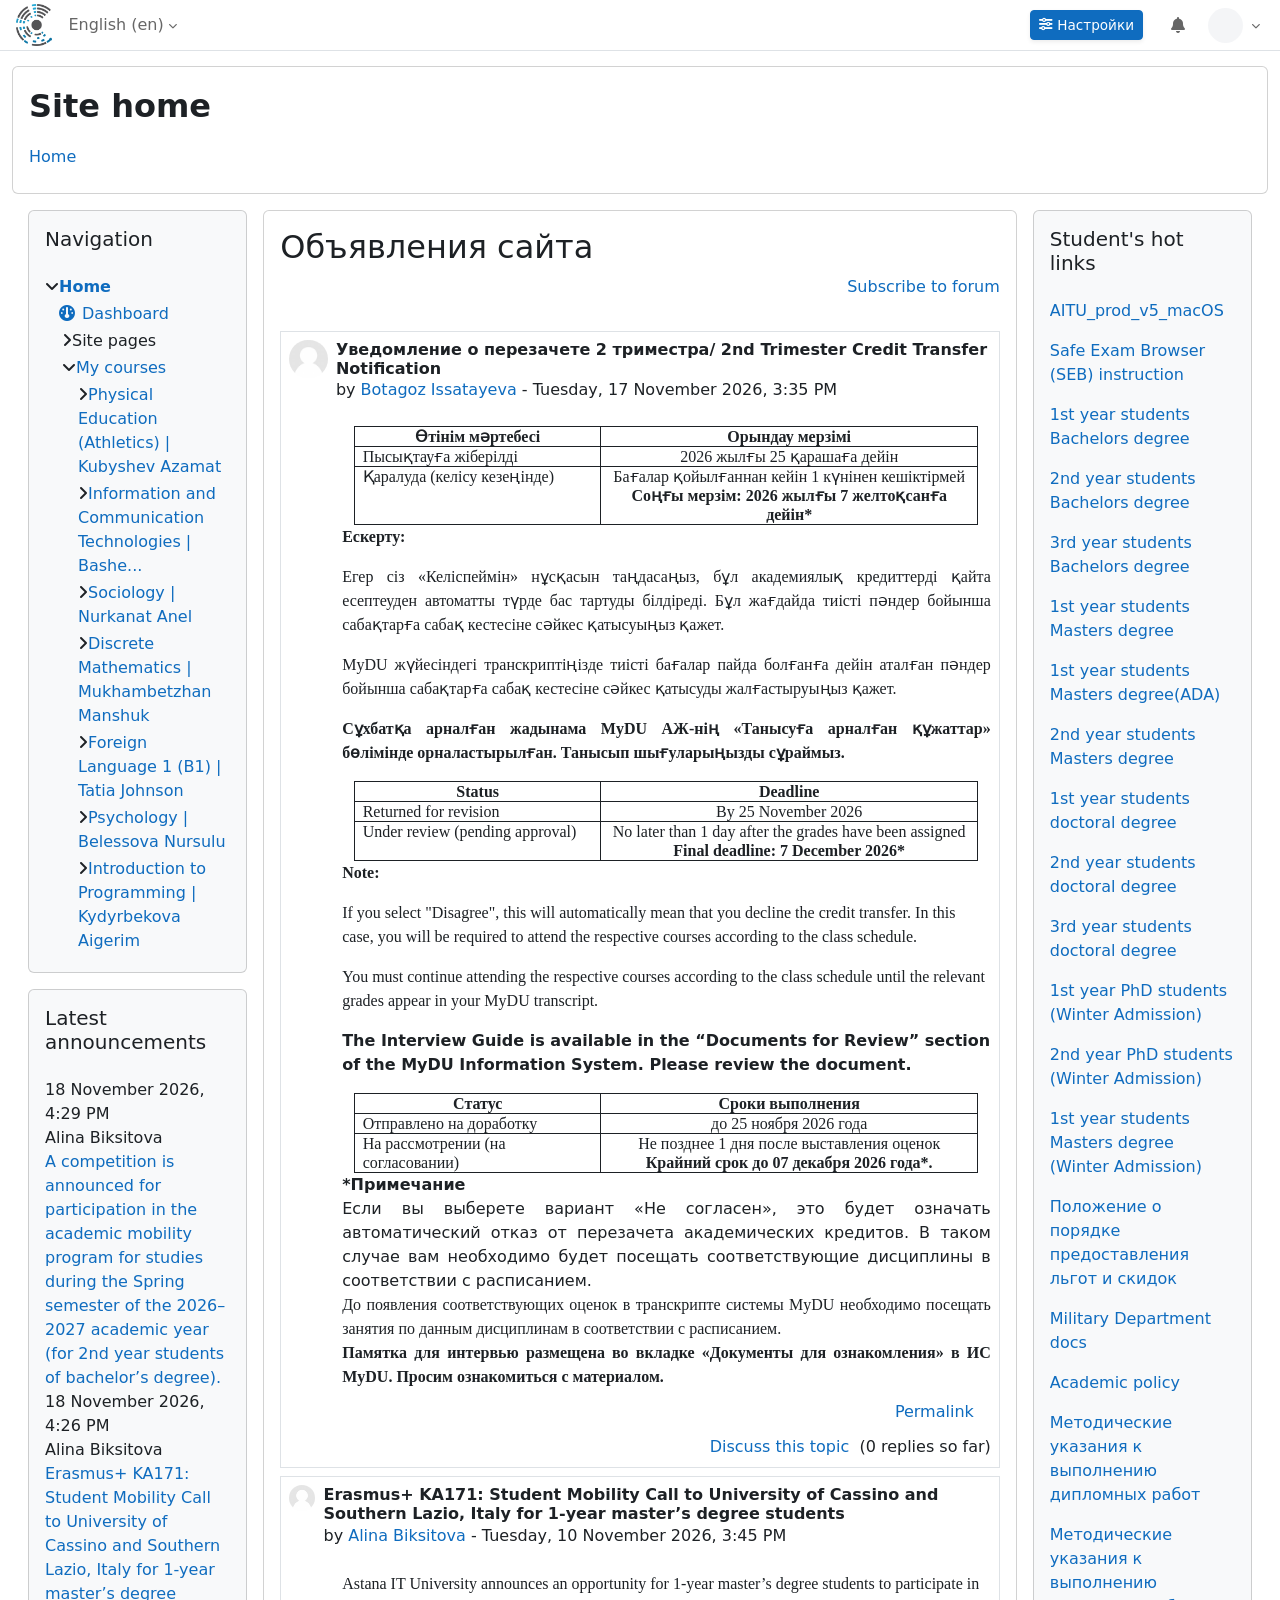
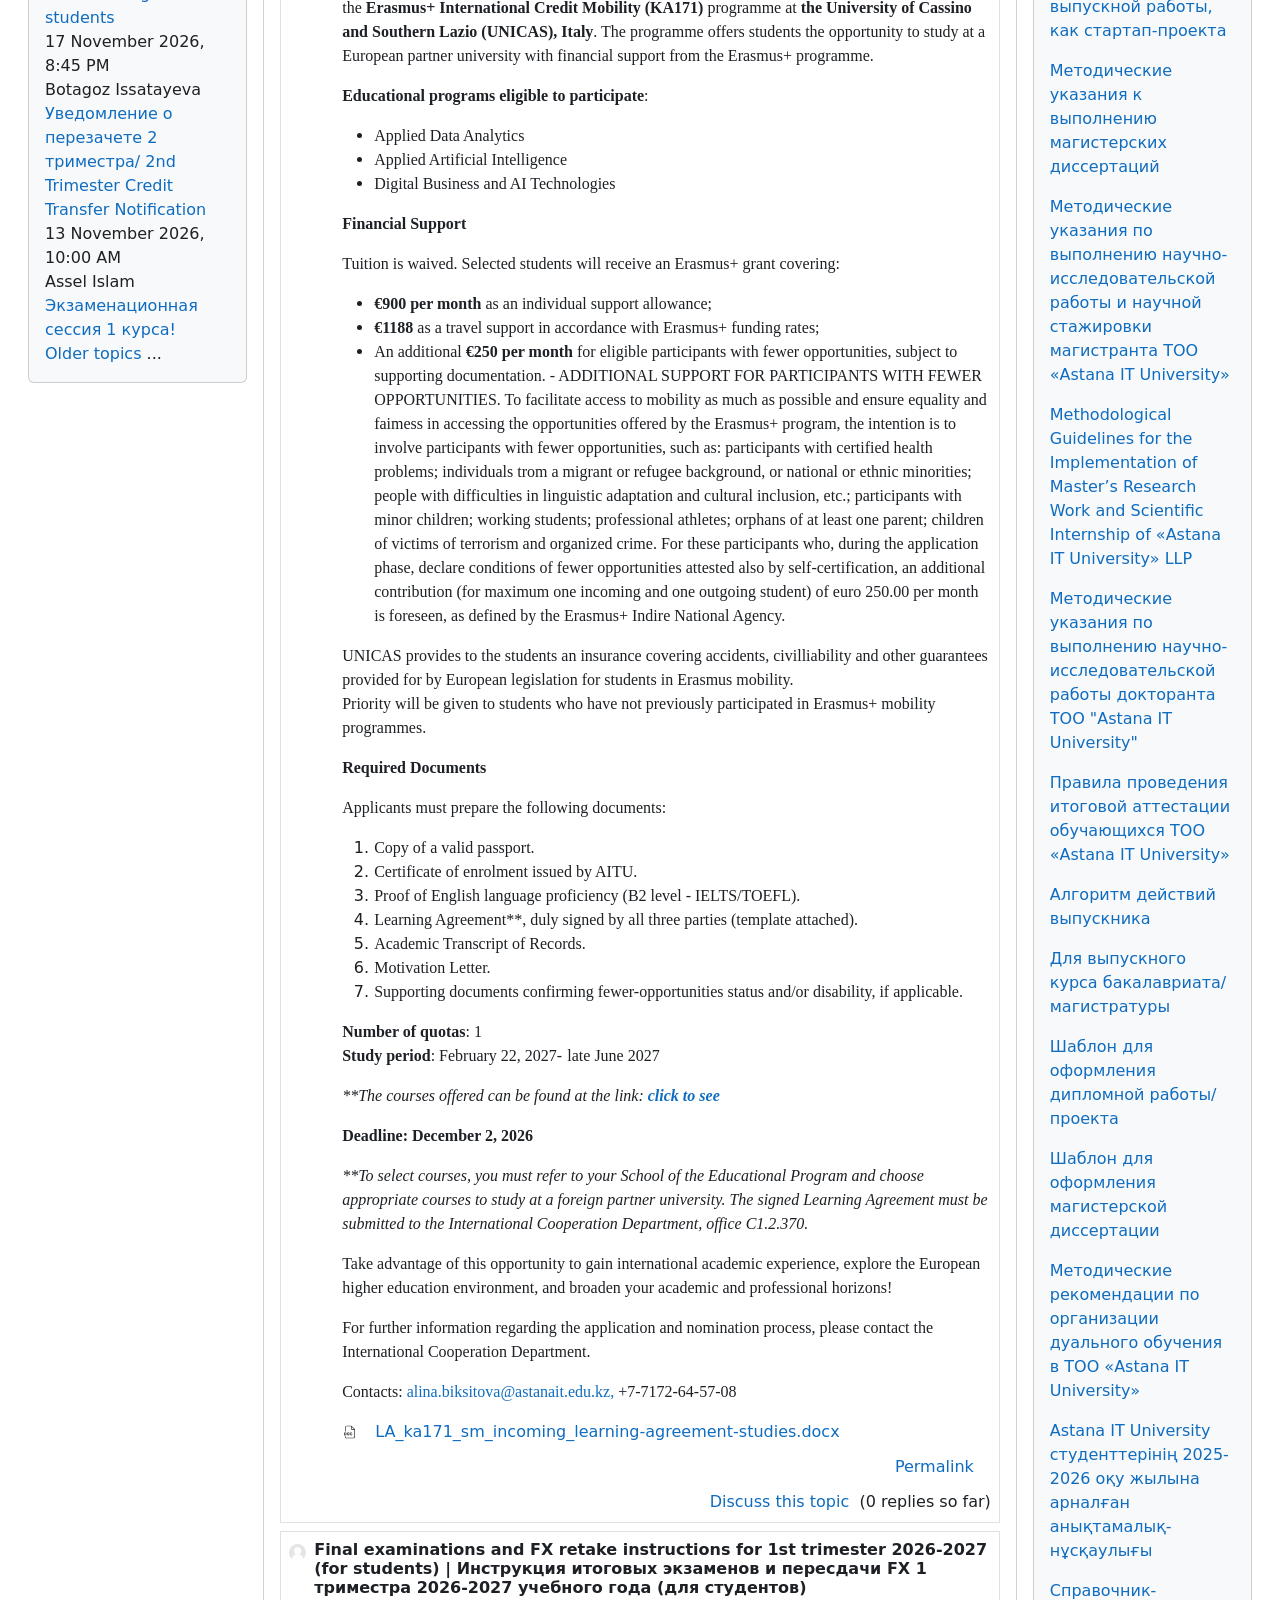
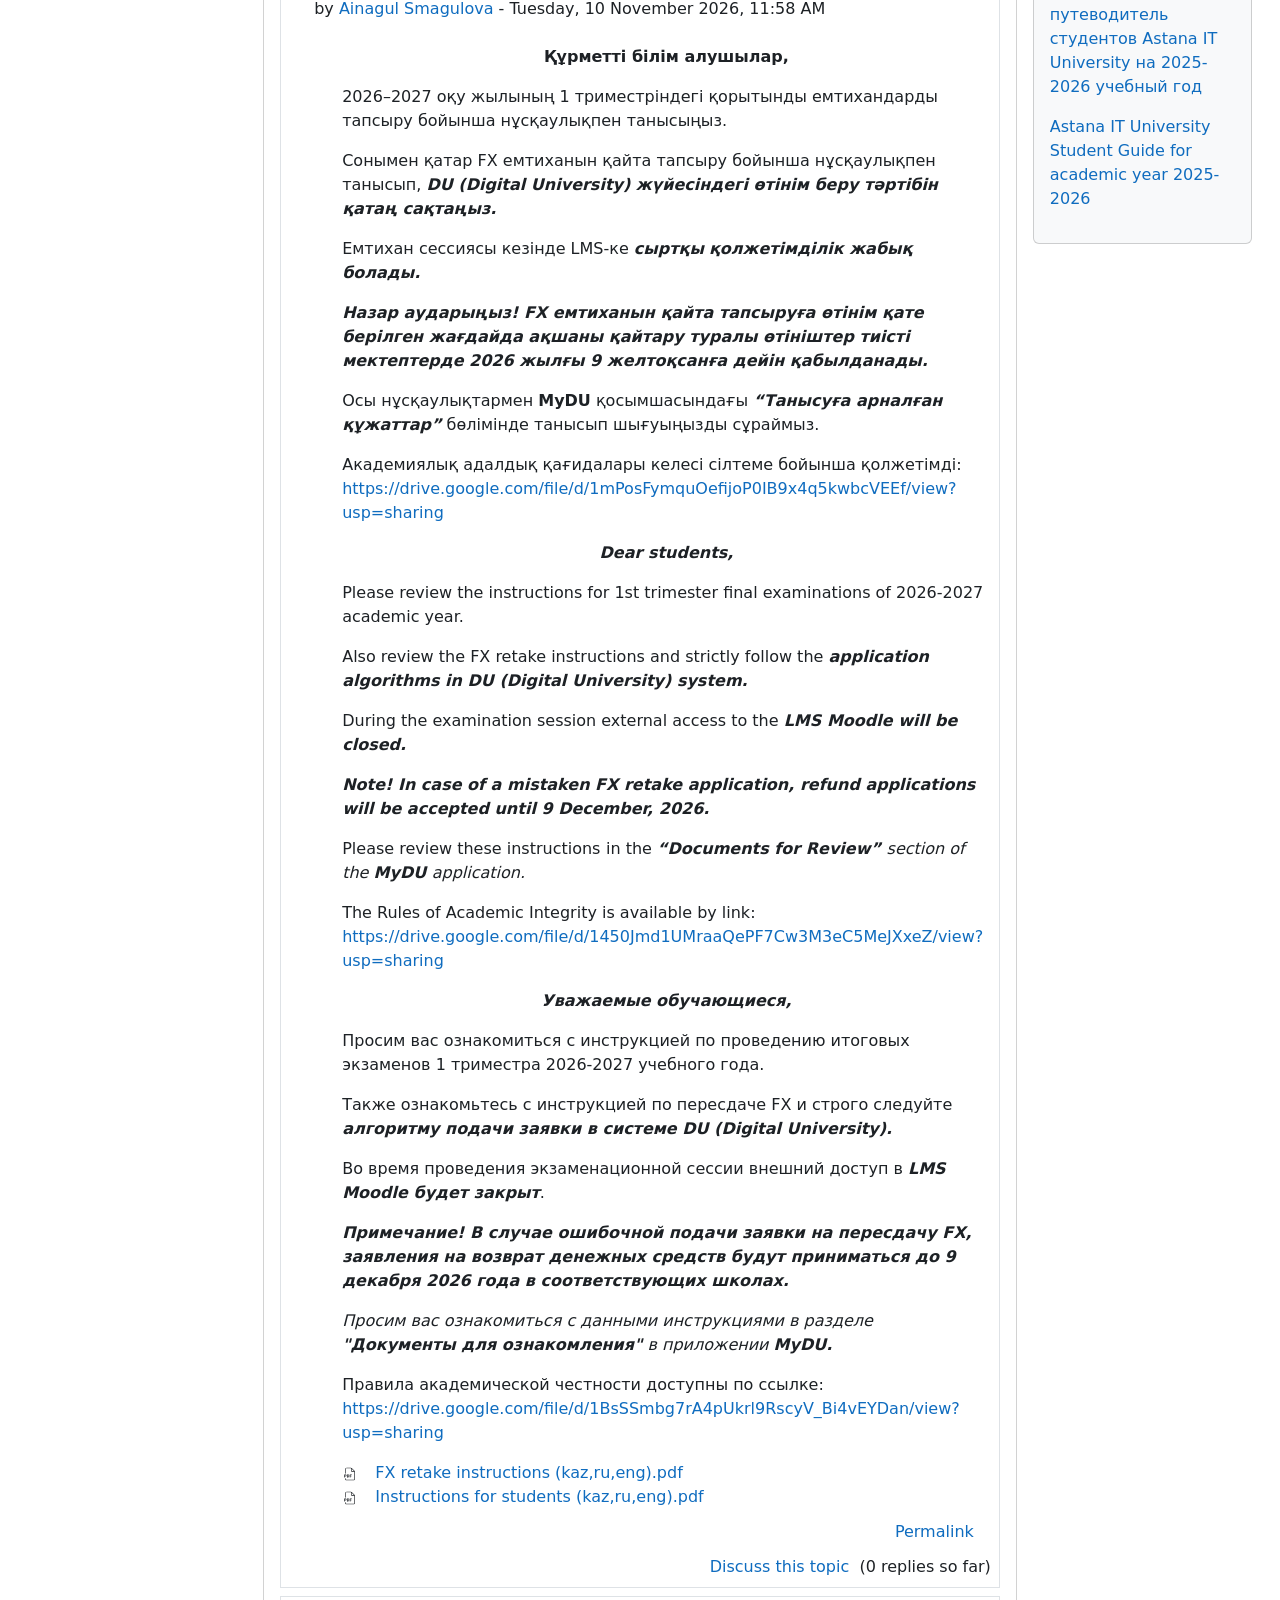
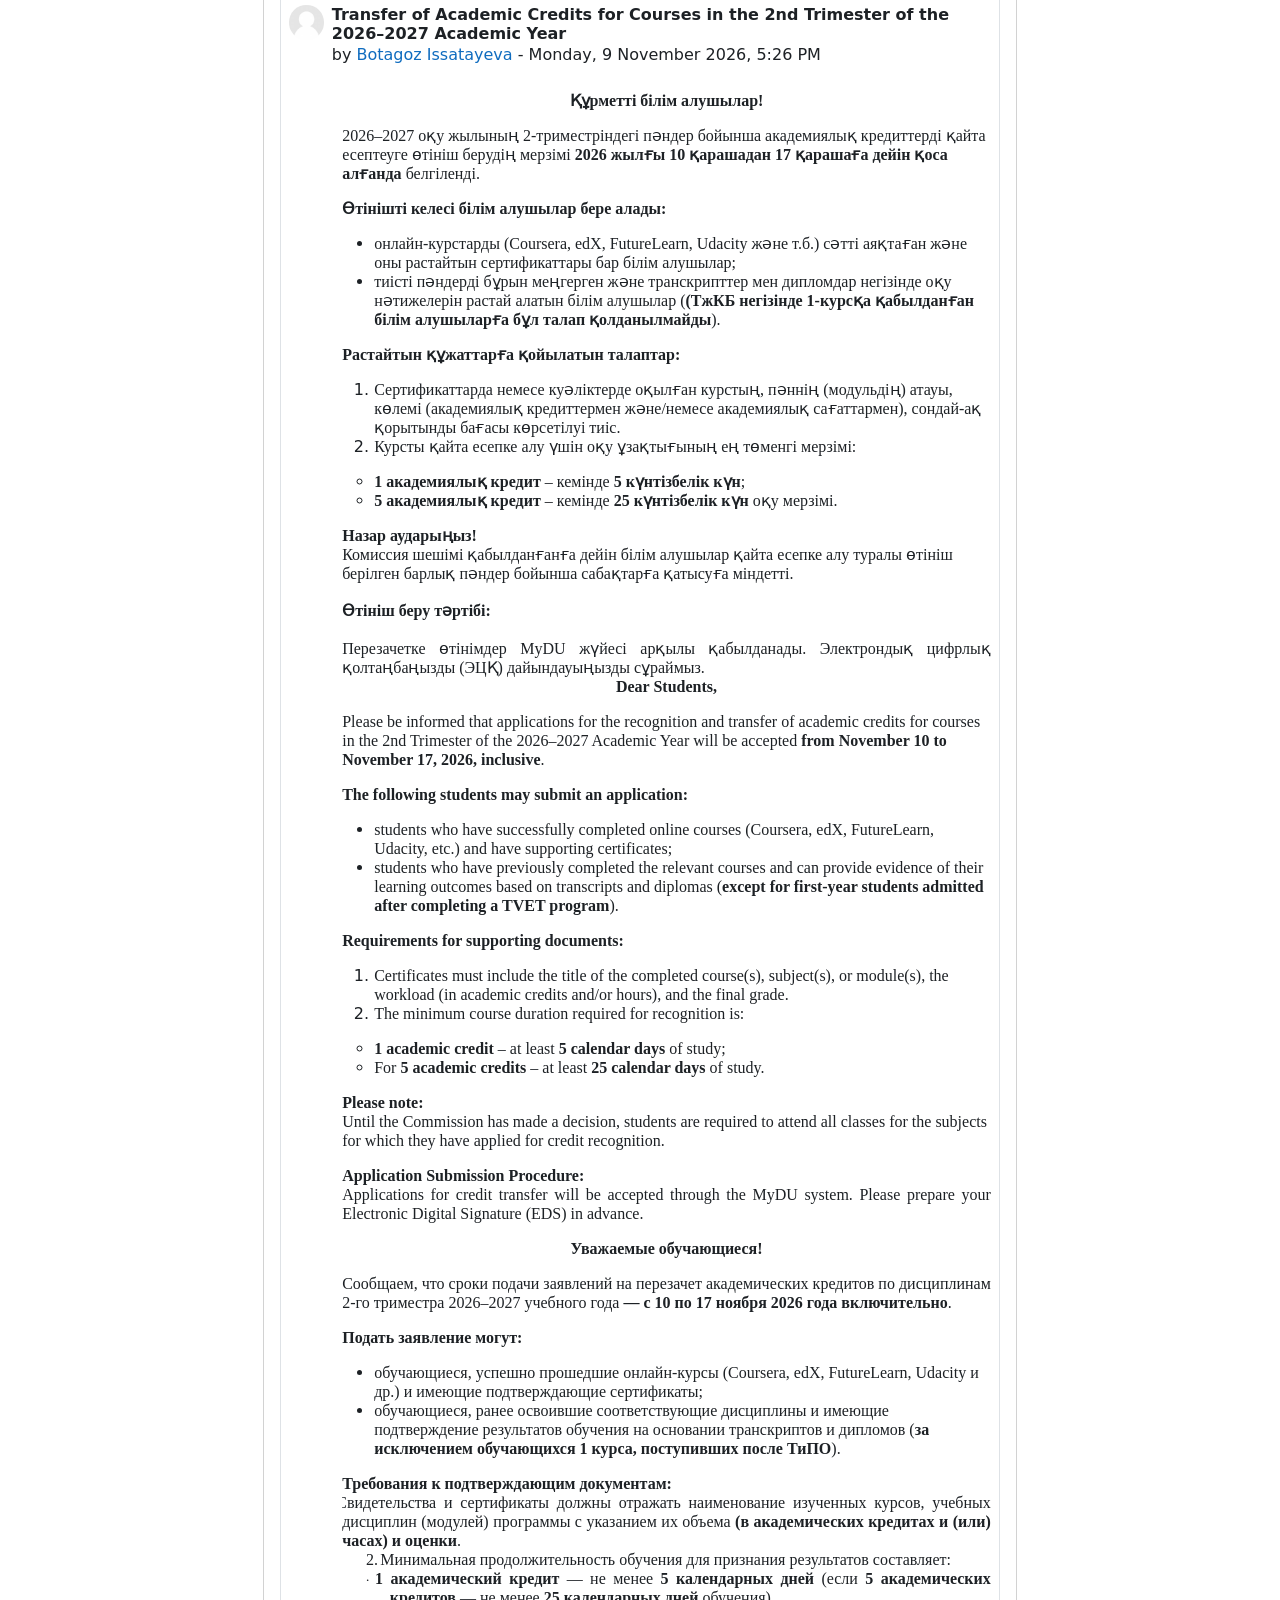
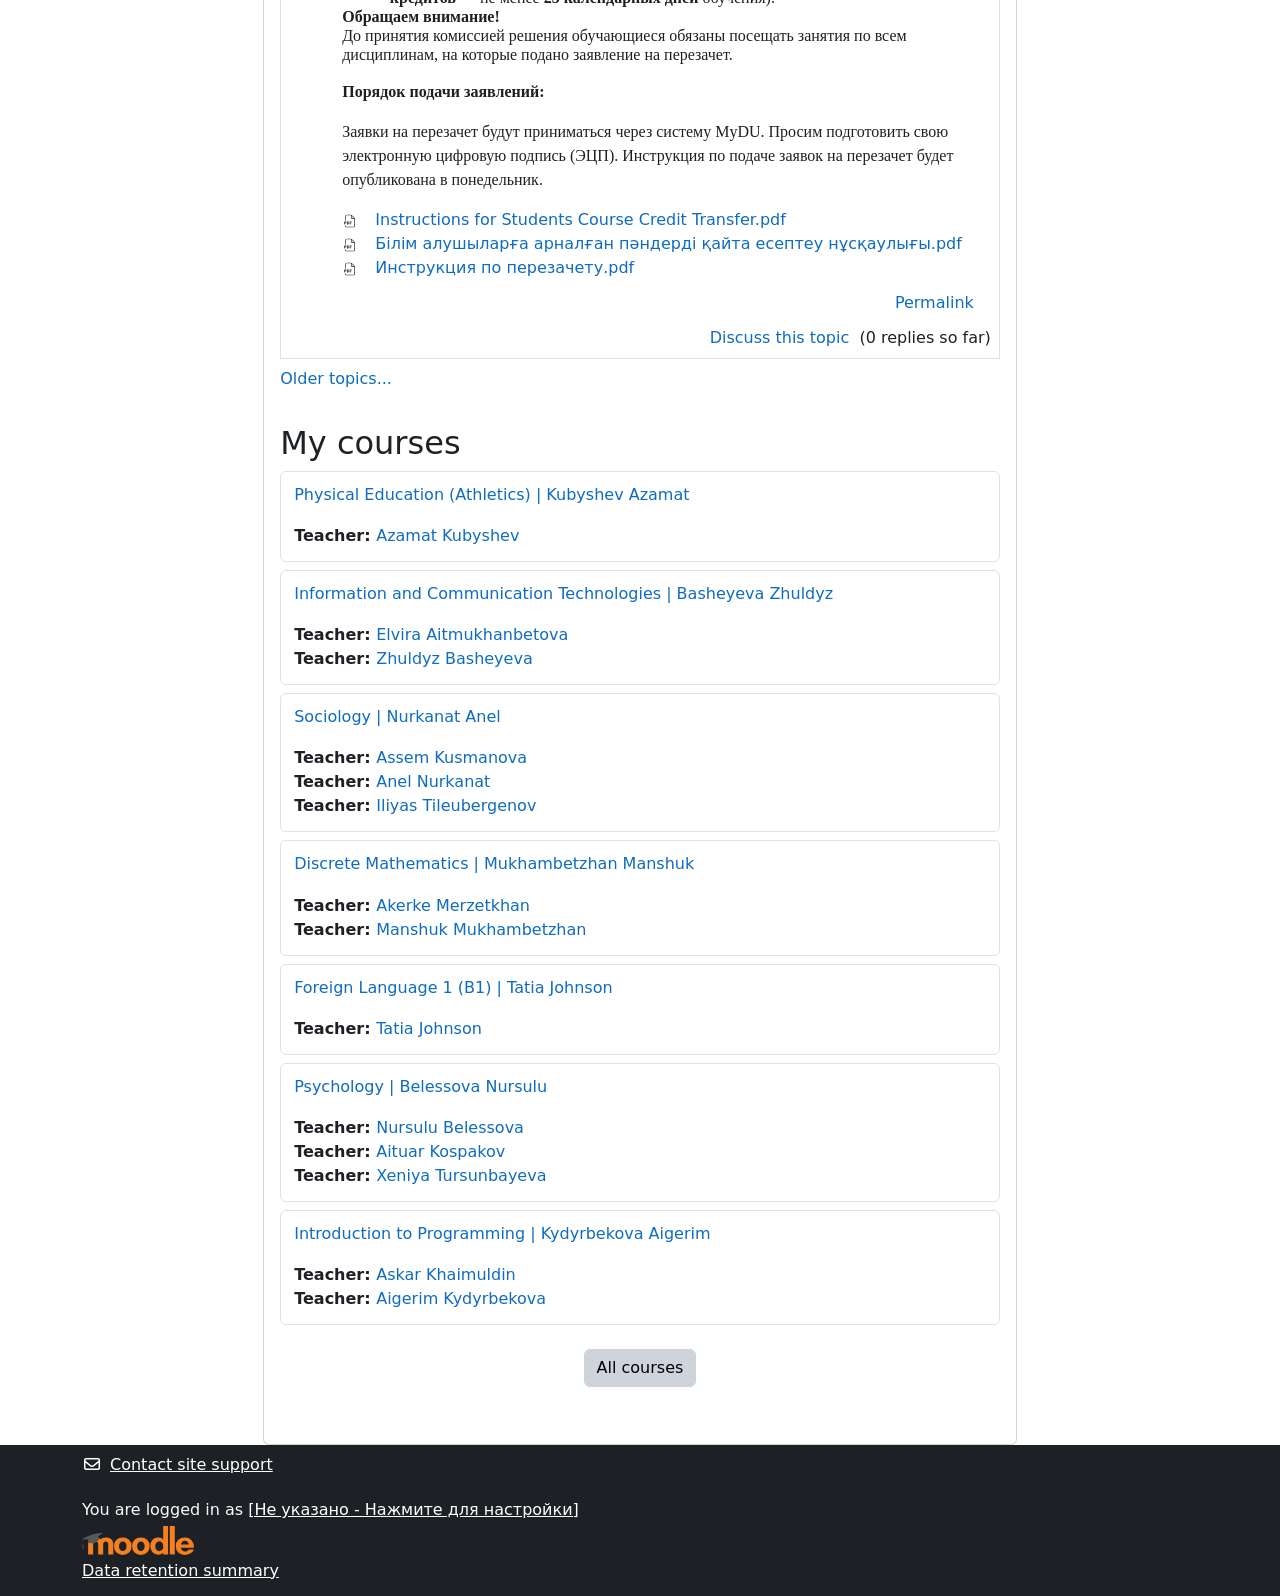
==== commit 530f1a1e: "fix: make user menu dropdown and settings modal reliably open in local mode" ====
--- a/index.html
+++ b/index.html
@@ -72,7 +72,7 @@
             </ul>
             <div id="usernavigation" class="navbar-nav my-1 ms-auto">
                 <div class="nav-item d-flex align-items-center me-2">
-                    <button type="button" class="btn btn-sm btn-outline-light d-flex align-items-center shadow-sm" onclick="openLmsSettingsModal()" title="Настройки профиля и оценок">
+                    <button type="button" class="btn btn-sm btn-primary text-white d-flex align-items-center shadow-sm px-2 py-1" onclick="openLmsSettingsModal()" title="Настройки профиля и оценок" style="font-weight: 500; font-size: 0.85rem; border-radius: 4px;">
                         <i class="fa fa-sliders me-1" aria-hidden="true"></i>
                         <span class="d-none d-md-inline">Настройки</span>
                     </button>
@@ -174,7 +174,7 @@
                             class="nav-link dropdown-toggle icon-no-margin"
                             id="action-menu-toggle-0"
                             aria-label="User menu"
-                            data-bs-toggle="dropdown"
+                            data-toggle="action-menu"
                             role="button"
                             aria-haspopup="true"
                             aria-expanded="false"
--- a/assets/css/styles.css
+++ b/assets/css/styles.css
@@ -57,4 +57,23 @@
    * Copyright 2011-2024 The Bootstrap Authors
    * Licensed under MIT (https://github.com/twbs/bootstrap/blob/main/LICENSE)
    */
-:root,[data-bs-theme="light"]{--bs-blue:#0f6cbf;--bs-indigo:#6610f2;--bs-purple:#613d7c;--bs-pink:#db1a74;--bs-red:#ca3120;--bs-orange:#ff7518;--bs-yellow:#f0ad4e;--bs-green:#357a32;--bs-teal:#20c997;--bs-cyan:#008196;--bs-black:#000;--bs-white:#fff;--bs-gray:#6a737b;--bs-gray-dark:#343a40;--bs-gray-100:#f8f9fa;--bs-gray-200:#e9ecef;--bs-gray-300:#dee2e6;--bs-gray-400:#ced4da;--bs-gray-500:#8f959e;--bs-gray-600:#6a737b;--bs-gray-700:#495057;--bs-gray-800:#343a40;--bs-gray-900:#1d2125;--bs-primary:#0f6cbf;--bs-secondary:#ced4da;--bs-success:#357a32;--bs-info:#008196;--bs-warning:#f0ad4e;--bs-danger:#ca3120;--bs-light:#f8f9fa;--bs-dark:#1d2125;--bs-primary-rgb:15, 108, 191;--bs-secondary-rgb:206, 212, 218;--bs-success-rgb:53, 122, 50;--bs-info-rgb:0, 129, 150;--bs-warning-rgb:240, 173, 78;--bs-danger-rgb:202, 49, 32;--bs-light-rgb:248, 249, 250;--bs-dark-rgb:29, 33, 37;--bs-primary-text-emphasis:#062b4c;--bs-secondary-text-emphasis:#525557;--bs-success-text-emphasis:#153114;--bs-info-text-emphasis:#00343c;--bs-warning-text-emphasis:#60451f;--bs-danger-text-emphasis:#51140d;--bs-light-text-emphasis:#495057;--bs-dark-text-emphasis:#495057;--bs-primary-bg-subtle:#cfe2f2;--bs-secondary-bg-subtle:#f5f6f8;--bs-success-bg-subtle:#d7e4d6;--bs-info-bg-subtle:#cce6ea;--bs-warning-bg-subtle:#fcefdc;--bs-danger-bg-subtle:#f4d6d2;--bs-light-bg-subtle:#fcfcfd;--bs-dark-bg-subtle:#ced4da;--bs-primary-border-subtle:#9fc4e5;--bs-secondary-border-subtle:#ebeef0;--bs-success-border-subtle:#aecaad;--bs-info-border-subtle:#99cdd5;--bs-warning-border-subtle:#f9deb8;--bs-danger-border-subtle:#eaada6;--bs-light-border-subtle:#e9ecef;--bs-dark-border-subtle:#8f959e;--bs-white-rgb:255, 255, 255;--bs-black-rgb:0, 0, 0;--bs-font-sans-serif:system-ui, -apple-system, "Segoe UI", Roboto, "Helvetica Neue", "Noto Sans", "Liberation Sans", Arial, sans-serif, "Apple Color Emoji", "Segoe UI Emoji", "Segoe UI Symbol", "Noto Color Emoji";--bs-font-monospace:SFMono-Regular, Menlo, Monaco, Consolas, "Liberation Mono", "Courier New", monospace;--bs-gradient:linear-gradient(180deg, rgba(255, 255, 255, 0.15), rgba(255, 255, 255, 0));--bs-body-font-family:var(--bs-font-sans-serif);--bs-body-font-size:1rem;--bs-body-font-weight:400;--bs-body-line-height:1.5;--bs-body-color:#1d2125;--bs-body-color-rgb:29, 33, 37;--bs-body-bg:#fff;--bs-body-bg-rgb:255, 255, 255;--bs-emphasis-color:#000;--bs-emphasis-color-rgb:0, 0, 0;--bs-secondary-color:rgba(29, 33, 37, 0.75);--bs-secondary-color-rgb:29, 33, 37;--bs-secondary-bg:#e9ecef;--bs-secondary-bg-rgb:233, 236, 239;--bs-tertiary-color:rgba(29, 33, 37, 0.5);--bs-tertiary-color-rgb:29, 33, 37;--bs-tertiary-bg:#f8f9fa;--bs-tertiary-bg-rgb:248, 249, 250;--bs-heading-color:inherit;--bs-link-color:#0f6cbf;--bs-link-color-rgb:15, 108, 191;--bs-link-decoration:none;--bs-link-hover-color:#0c5699;--bs-link-hover-color-rgb:12, 86, 153;--bs-link-hover-decoration:underline;--bs-code-color:#db1a74;--bs-highlight-color:#1d2125;--bs-highlight-bg:#fcefdc;--bs-border-width:1px;--bs-border-style:solid;--bs-border-color:#dee2e6;--bs-border-color-translucent:rgba(0, 0, 0, 0.175);--bs-border-radius:0.375rem;--bs-border-radius-sm:0.25rem;--bs-border-radius-lg:0.5rem;--bs-border-radius-xl:1rem;--bs-border-radius-xxl:2rem;--bs-border-radius-2xl:var(--bs-border-radius-xxl);--bs-border-radius-pill:50rem;--bs-box-shadow:0 0.5rem 1rem rgba(0, 0, 0, 0.15);--bs-box-shadow-sm:0 0.125rem 0.25rem rgba(0, 0, 0, 0.075);--bs-box-shadow-lg:0 1rem 3rem rgba(0, 0, 0, 0.175);--bs-box-shadow-inset:inset 0 1px 2px rgba(0, 0, 0, 0.075);--bs-focus-ring-width:0.25rem;--bs-focus-ring-opacity:0.75;--bs-focus-ring-color:rgba(15, 108, 191, 0.75);--bs-form-valid-color:#357a32;--bs-form-valid-border-color:#357a32;--bs-form-invalid-color:#ca3120;--bs-form-invalid-border-color:#ca3120}[data-bs-theme="dark"]{color-scheme:dark;--bs-body-color:#dee2e6;--bs-body-color-rgb:222, 226, 230;--bs-body-bg:#1d2125;--bs-body-bg-rgb:29, 33, 37;--bs-emphasis-color:#fff;--bs-emphasis-color-rgb:255, 255, 255;--bs-secondary-color:rgba(222, 226, 230, 0.75);--bs-secondary-color-rgb:222, 226, 230;--bs-secondary-bg:#343a40;--bs-secondary-bg-rgb:52, 58, 64;--bs-tertiary-color:rgba(222, 226, 230, 0.5);--bs-tertiary-color-rgb:222, 226, 230;--bs-tertiary-bg:#292e33;--bs-tertiary-bg-rgb:41, 46, 51;--bs-primary-text-emphasis:#6fa7d9;--bs-secondary-text-emphasis:#e2e5e9;--bs-success-text-emphasis:#86af84;--bs-info-text-emphasis:#66b3c0;--bs-warning-text-emphasis:#f6ce95;--bs-danger-text-emphasis:#df8379;--bs-light-text-emphasis:#f8f9fa;--bs-dark-text-emphasis:#dee2e6;--bs-primary-bg-subtle:#031626;--bs-secondary-bg-subtle:#292a2c;--bs-success-bg-subtle:#0b180a;--bs-info-bg-subtle:#001a1e;--bs-warning-bg-subtle:#302310;--bs-danger-bg-subtle:#280a06;--bs-light-bg-subtle:#343a40;--bs-dark-bg-subtle:#1a1d20;--bs-primary-border-subtle:#094173;--bs-secondary-border-subtle:#7c7f83;--bs-success-border-subtle:#20491e;--bs-info-border-subtle:#004d5a;--bs-warning-border-subtle:#90682f;--bs-danger-border-subtle:#791d13;--bs-light-border-subtle:#495057;--bs-dark-border-subtle:#343a40;--bs-heading-color:inherit;--bs-link-color:#6fa7d9;--bs-link-hover-color:#8cb9e1;--bs-link-color-rgb:111, 167, 217;--bs-link-hover-color-rgb:140, 185, 225;--bs-code-color:#e976ac;--bs-highlight-color:#dee2e6;--bs-highlight-bg:#60451f;--bs-border-color:#495057;--bs-border-color-translucent:rgba(255, 255, 255, 0.15);--bs-form-valid-color:#86af84;--bs-form-valid-border-color:#86af84;--bs-form-invalid-color:#df8379;--bs-form-invalid-border-color:#df8379}*,*::before,*::after{box-sizing:border-box}@media (prefers-reduced-motion:no-preference){:root{scroll-behavior:smooth}}body{margin:0;font-family:var(--bs-body-font-family);font-size:var(--bs-body-font-size);font-weight:var(--bs-body-font-weight);line-height:var(--bs-body-line-height);color:var(--bs-body-color);text-align:var(--bs-body-text-align);background-color:var(--bs-body-bg);-webkit-text-size-adjust:100%;-webkit-tap-highlight-color:#fff0}hr{margin:1rem 0;color:inherit;border:0;border-top:var(--bs-border-width) solid;opacity:.25}h1,.h1,h2,.h2,h3,.h3,h4,.h4,h5,.h5,h6,.h6{margin-top:0;margin-bottom:.5rem;font-weight:300;line-height:1.2;color:var(--bs-heading-color)}h1,.h1{font-size:calc(1.375rem + 1.5vw)}@media (min-width:1200px){h1,.h1{font-size:2.5rem}}h2,.h2{font-size:calc(1.325rem + 0.9vw)}@media (min-width:1200px){h2,.h2{font-size:2rem}}h3,.h3{font-size:calc(1.3rem + 0.6vw)}@media (min-width:1200px){h3,.h3{font-size:1.75rem}}h4,.h4{font-size:calc(1.275rem + 0.3vw)}@media (min-width:1200px){h4,.h4{font-size:1.5rem}}h5,.h5{font-size:1.25rem}h6,.h6{font-size:1rem}p{margin-top:0;margin-bottom:1rem}abbr[title]{text-decoration:underline dotted;cursor:help;text-decoration-skip-ink:none}address{margin-bottom:1rem;font-style:normal;line-height:inherit}ol,ul{padding-left:2rem}ol,ul,dl{margin-top:0;margin-bottom:1rem}ol ol,ul ul,ol ul,ul ol{margin-bottom:0}dt{font-weight:700}dd{margin-bottom:.5rem;margin-left:0}blockquote{margin:0 0 1rem}b,strong{font-weight:bolder}small,.small{font-size:.875em}mark,.mark{padding:.1875em;color:var(--bs-highlight-color);background-color:var(--bs-highlight-bg)}sub,sup{position:relative;font-size:.75em;line-height:0;vertical-align:baseline}sub{bottom:-.25em}sup{top:-.5em}a{color:rgba(var(--bs-link-color-rgb),var(--bs-link-opacity,1));text-decoration:none}a:hover{--bs-link-color-rgb:var(--bs-link-hover-color-rgb);text-decoration:underline}a:not([href]):not([class]),a:not([href]):not([class]):hover{color:inherit;text-decoration:none}pre,code,kbd,samp{font-family:var(--bs-font-monospace);font-size:1em}pre{display:block;margin-top:0;margin-bottom:1rem;overflow:auto;font-size:.875em}pre code{font-size:inherit;color:inherit;word-break:normal}code{font-size:.875em;color:var(--bs-code-color);word-wrap:break-word}a>code{color:inherit}kbd{padding:.1875rem .375rem;font-size:.875em;color:var(--bs-body-bg);background-color:var(--bs-body-color);border-radius:.25rem}kbd kbd{padding:0;font-size:1em}figure{margin:0 0 1rem}img,svg{vertical-align:middle}table{caption-side:bottom;border-collapse:collapse}caption{padding-top:.5rem;padding-bottom:.5rem;color:var(--bs-secondary-color);text-align:left}th{text-align:inherit;text-align:-webkit-match-parent}thead,tbody,tfoot,tr,td,th{border-color:inherit;border-style:solid;border-width:0}label{display:inline-block}button{border-radius:0}button:focus:not(:focus-visible){outline:0}input,button,select,optgroup,textarea{margin:0;font-family:inherit;font-size:inherit;line-height:inherit}button,select{text-transform:none}[role="button"]{cursor:pointer}select{word-wrap:normal}select:disabled{opacity:1}[list]:not([type="date"]):not([type="datetime-local"]):not([type="month"]):not([type="week"]):not([type="time"])::-webkit-calendar-picker-indicator{display:none!important}button,[type="button"],[type="reset"],[type="submit"]{-webkit-appearance:button}button:not(:disabled),[type="button"]:not(:disabled),[type="reset"]:not(:disabled),[type="submit"]:not(:disabled){cursor:pointer}::-moz-focus-inner{padding:0;border-style:none}textarea{resize:vertical}fieldset{min-width:0;padding:0;margin:0;border:0}legend{float:left;width:100%;padding:0;margin-bottom:.5rem;font-size:calc(1.275rem + 0.3vw);line-height:inherit}@media (min-width:1200px){legend{font-size:1.5rem}}legend+*{clear:left}::-webkit-datetime-edit-fields-wrapper,::-webkit-datetime-edit-text,::-webkit-datetime-edit-minute,::-webkit-datetime-edit-hour-field,::-webkit-datetime-edit-day-field,::-webkit-datetime-edit-month-field,::-webkit-datetime-edit-year-field{padding:0}::-webkit-inner-spin-button{height:auto}[type="search"]{-webkit-appearance:textfield;outline-offset:-2px}::-webkit-search-decoration{-webkit-appearance:none}::-webkit-color-swatch-wrapper{padding:0}::file-selector-button{font:inherit;-webkit-appearance:button}output{display:inline-block}iframe{border:0}summary{display:list-item;cursor:pointer}progress{vertical-align:baseline}[hidden]{display:none!important}.lead{font-size:1.25rem;font-weight:300}.display-1{font-size:calc(1.625rem + 4.5vw);font-weight:300;line-height:1.2}@media (min-width:1200px){.display-1{font-size:5rem}}.display-2{font-size:calc(1.575rem + 3.9vw);font-weight:300;line-height:1.2}@media (min-width:1200px){.display-2{font-size:4.5rem}}.display-3{font-size:calc(1.525rem + 3.3vw);font-weight:300;line-height:1.2}@media (min-width:1200px){.display-3{font-size:4rem}}.display-4{font-size:calc(1.475rem + 2.7vw);font-weight:300;line-height:1.2}@media (min-width:1200px){.display-4{font-size:3.5rem}}.display-5{font-size:calc(1.425rem + 2.1vw);font-weight:300;line-height:1.2}@media (min-width:1200px){.display-5{font-size:3rem}}.display-6{font-size:calc(1.375rem + 1.5vw);font-weight:300;line-height:1.2}@media (min-width:1200px){.display-6{font-size:2.5rem}}.list-unstyled{padding-left:0;list-style:none}.list-inline{padding-left:0;list-style:none}.list-inline-item{display:inline-block}.list-inline-item:not(:last-child){margin-right:.5rem}.initialism{font-size:.875em;text-transform:uppercase}.blockquote{margin-bottom:1rem;font-size:1.25rem}.blockquote>:last-child{margin-bottom:0}.blockquote-footer{margin-top:-1rem;margin-bottom:1rem;font-size:.875em;color:#6a737b}.blockquote-footer::before{content:"— "}.img-fluid{max-width:100%;height:auto}.img-thumbnail{padding:.25rem;background-color:var(--bs-body-bg);border:var(--bs-border-width) solid var(--bs-border-color);border-radius:var(--bs-border-radius);max-width:100%;height:auto}.figure{display:inline-block}.figure-img{margin-bottom:.5rem;line-height:1}.figure-caption{font-size:.875em;color:var(--bs-secondary-color)}.container,.container-fluid,.container-sm,.container-md,.container-lg,.container-xl,.container-xxl{--bs-gutter-x:1.5rem;--bs-gutter-y:0;width:100%;padding-right:calc(var(--bs-gutter-x) * .5);padding-left:calc(var(--bs-gutter-x) * .5);margin-right:auto;margin-left:auto}@media (min-width:576px){.container,.container-sm{max-width:540px}}@media (min-width:768px){.container,.container-sm,.container-md{max-width:720px}}@media (min-width:992px){.container,.container-sm,.container-md,.container-lg{max-width:960px}}@media (min-width:1200px){.container,.container-sm,.container-md,.container-lg,.container-xl{max-width:1140px}}@media (min-width:1400px){.container,.container-sm,.container-md,.container-lg,.container-xl,.container-xxl{max-width:1320px}}:root{--bs-breakpoint-xs:0;--bs-breakpoint-sm:576px;--bs-breakpoint-md:768px;--bs-breakpoint-lg:992px;--bs-breakpoint-xl:1200px;--bs-breakpoint-xxl:1400px}.row{--bs-gutter-x:1.5rem;--bs-gutter-y:0;display:flex;flex-wrap:wrap;margin-top:calc(-1 * var(--bs-gutter-y));margin-right:calc(-.5 * var(--bs-gutter-x));margin-left:calc(-.5 * var(--bs-gutter-x))}.row>*{flex-shrink:0;width:100%;max-width:100%;padding-right:calc(var(--bs-gutter-x) * .5);padding-left:calc(var(--bs-gutter-x) * .5);margin-top:var(--bs-gutter-y)}.col{flex:1 0 0%}.row-cols-auto>*{flex:0 0 auto;width:auto}.row-cols-1>*{flex:0 0 auto;width:100%}.row-cols-2>*{flex:0 0 auto;width:50%}.row-cols-3>*{flex:0 0 auto;width:33.33333333%}.row-cols-4>*{flex:0 0 auto;width:25%}.row-cols-5>*{flex:0 0 auto;width:20%}.row-cols-6>*{flex:0 0 auto;width:16.66666667%}.col-auto{flex:0 0 auto;width:auto}.col-1{flex:0 0 auto;width:8.33333333%}.col-2{flex:0 0 auto;width:16.66666667%}.col-3{flex:0 0 auto;width:25%}.col-4{flex:0 0 auto;width:33.33333333%}.col-5{flex:0 0 auto;width:41.66666667%}.col-6{flex:0 0 auto;width:50%}.col-7{flex:0 0 auto;width:58.33333333%}.col-8{flex:0 0 auto;width:66.66666667%}.col-9{flex:0 0 auto;width:75%}.col-10{flex:0 0 auto;width:83.33333333%}.col-11{flex:0 0 auto;width:91.66666667%}.col-12{flex:0 0 auto;width:100%}.offset-1{margin-left:8.33333333%}.offset-2{margin-left:16.66666667%}.offset-3{margin-left:25%}.offset-4{margin-left:33.33333333%}.offset-5{margin-left:41.66666667%}.offset-6{margin-left:50%}.offset-7{margin-left:58.33333333%}.offset-8{margin-left:66.66666667%}.offset-9{margin-left:75%}.offset-10{margin-left:83.33333333%}.offset-11{margin-left:91.66666667%}.g-0,.gx-0{--bs-gutter-x:0}.g-0,.gy-0{--bs-gutter-y:0}.g-1,.gx-1{--bs-gutter-x:0.25rem}.g-1,.gy-1{--bs-gutter-y:0.25rem}.g-2,.gx-2{--bs-gutter-x:0.5rem}.g-2,.gy-2{--bs-gutter-y:0.5rem}.g-3,.gx-3{--bs-gutter-x:1rem}.g-3,.gy-3{--bs-gutter-y:1rem}.g-4,.gx-4{--bs-gutter-x:1.5rem}.g-4,.gy-4{--bs-gutter-y:1.5rem}.g-5,.gx-5{--bs-gutter-x:2rem}.g-5,.gy-5{--bs-gutter-y:2rem}.g-6,.gx-6{--bs-gutter-x:3rem}.g-6,.gy-6{--bs-gutter-y:3rem}@media (min-width:576px){.col-sm{flex:1 0 0%}.row-cols-sm-auto>*{flex:0 0 auto;width:auto}.row-cols-sm-1>*{flex:0 0 auto;width:100%}.row-cols-sm-2>*{flex:0 0 auto;width:50%}.row-cols-sm-3>*{flex:0 0 auto;width:33.33333333%}.row-cols-sm-4>*{flex:0 0 auto;width:25%}.row-cols-sm-5>*{flex:0 0 auto;width:20%}.row-cols-sm-6>*{flex:0 0 auto;width:16.66666667%}.col-sm-auto{flex:0 0 auto;width:auto}.col-sm-1{flex:0 0 auto;width:8.33333333%}.col-sm-2{flex:0 0 auto;width:16.66666667%}.col-sm-3{flex:0 0 auto;width:25%}.col-sm-4{flex:0 0 auto;width:33.33333333%}.col-sm-5{flex:0 0 auto;width:41.66666667%}.col-sm-6{flex:0 0 auto;width:50%}.col-sm-7{flex:0 0 auto;width:58.33333333%}.col-sm-8{flex:0 0 auto;width:66.66666667%}.col-sm-9{flex:0 0 auto;width:75%}.col-sm-10{flex:0 0 auto;width:83.33333333%}.col-sm-11{flex:0 0 auto;width:91.66666667%}.col-sm-12{flex:0 0 auto;width:100%}.offset-sm-0{margin-left:0}.offset-sm-1{margin-left:8.33333333%}.offset-sm-2{margin-left:16.66666667%}.offset-sm-3{margin-left:25%}.offset-sm-4{margin-left:33.33333333%}.offset-sm-5{margin-left:41.66666667%}.offset-sm-6{margin-left:50%}.offset-sm-7{margin-left:58.33333333%}.offset-sm-8{margin-left:66.66666667%}.offset-sm-9{margin-left:75%}.offset-sm-10{margin-left:83.33333333%}.offset-sm-11{margin-left:91.66666667%}.g-sm-0,.gx-sm-0{--bs-gutter-x:0}.g-sm-0,.gy-sm-0{--bs-gutter-y:0}.g-sm-1,.gx-sm-1{--bs-gutter-x:0.25rem}.g-sm-1,.gy-sm-1{--bs-gutter-y:0.25rem}.g-sm-2,.gx-sm-2{--bs-gutter-x:0.5rem}.g-sm-2,.gy-sm-2{--bs-gutter-y:0.5rem}.g-sm-3,.gx-sm-3{--bs-gutter-x:1rem}.g-sm-3,.gy-sm-3{--bs-gutter-y:1rem}.g-sm-4,.gx-sm-4{--bs-gutter-x:1.5rem}.g-sm-4,.gy-sm-4{--bs-gutter-y:1.5rem}.g-sm-5,.gx-sm-5{--bs-gutter-x:2rem}.g-sm-5,.gy-sm-5{--bs-gutter-y:2rem}.g-sm-6,.gx-sm-6{--bs-gutter-x:3rem}.g-sm-6,.gy-sm-6{--bs-gutter-y:3rem}}@media (min-width:768px){.col-md{flex:1 0 0%}.row-cols-md-auto>*{flex:0 0 auto;width:auto}.row-cols-md-1>*{flex:0 0 auto;width:100%}.row-cols-md-2>*{flex:0 0 auto;width:50%}.row-cols-md-3>*{flex:0 0 auto;width:33.33333333%}.row-cols-md-4>*{flex:0 0 auto;width:25%}.row-cols-md-5>*{flex:0 0 auto;width:20%}.row-cols-md-6>*{flex:0 0 auto;width:16.66666667%}.col-md-auto{flex:0 0 auto;width:auto}.col-md-1{flex:0 0 auto;width:8.33333333%}.col-md-2{flex:0 0 auto;width:16.66666667%}.col-md-3{flex:0 0 auto;width:25%}.col-md-4{flex:0 0 auto;width:33.33333333%}.col-md-5{flex:0 0 auto;width:41.66666667%}.col-md-6{flex:0 0 auto;width:50%}.col-md-7{flex:0 0 auto;width:58.33333333%}.col-md-8{flex:0 0 auto;width:66.66666667%}.col-md-9{flex:0 0 auto;width:75%}.col-md-10{flex:0 0 auto;width:83.33333333%}.col-md-11{flex:0 0 auto;width:91.66666667%}.col-md-12{flex:0 0 auto;width:100%}.offset-md-0{margin-left:0}.offset-md-1{margin-left:8.33333333%}.offset-md-2{margin-left:16.66666667%}.offset-md-3{margin-left:25%}.offset-md-4{margin-left:33.33333333%}.offset-md-5{margin-left:41.66666667%}.offset-md-6{margin-left:50%}.offset-md-7{margin-left:58.33333333%}.offset-md-8{margin-left:66.66666667%}.offset-md-9{margin-left:75%}.offset-md-10{margin-left:83.33333333%}.offset-md-11{margin-left:91.66666667%}.g-md-0,.gx-md-0{--bs-gutter-x:0}.g-md-0,.gy-md-0{--bs-gutter-y:0}.g-md-1,.gx-md-1{--bs-gutter-x:0.25rem}.g-md-1,.gy-md-1{--bs-gutter-y:0.25rem}.g-md-2,.gx-md-2{--bs-gutter-x:0.5rem}.g-md-2,.gy-md-2{--bs-gutter-y:0.5rem}.g-md-3,.gx-md-3{--bs-gutter-x:1rem}.g-md-3,.gy-md-3{--bs-gutter-y:1rem}.g-md-4,.gx-md-4{--bs-gutter-x:1.5rem}.g-md-4,.gy-md-4{--bs-gutter-y:1.5rem}.g-md-5,.gx-md-5{--bs-gutter-x:2rem}.g-md-5,.gy-md-5{--bs-gutter-y:2rem}.g-md-6,.gx-md-6{--bs-gutter-x:3rem}.g-md-6,.gy-md-6{--bs-gutter-y:3rem}}@media (min-width:992px){.col-lg{flex:1 0 0%}.row-cols-lg-auto>*{flex:0 0 auto;width:auto}.row-cols-lg-1>*{flex:0 0 auto;width:100%}.row-cols-lg-2>*{flex:0 0 auto;width:50%}.row-cols-lg-3>*{flex:0 0 auto;width:33.33333333%}.row-cols-lg-4>*{flex:0 0 auto;width:25%}.row-cols-lg-5>*{flex:0 0 auto;width:20%}.row-cols-lg-6>*{flex:0 0 auto;width:16.66666667%}.col-lg-auto{flex:0 0 auto;width:auto}.col-lg-1{flex:0 0 auto;width:8.33333333%}.col-lg-2{flex:0 0 auto;width:16.66666667%}.col-lg-3{flex:0 0 auto;width:25%}.col-lg-4{flex:0 0 auto;width:33.33333333%}.col-lg-5{flex:0 0 auto;width:41.66666667%}.col-lg-6{flex:0 0 auto;width:50%}.col-lg-7{flex:0 0 auto;width:58.33333333%}.col-lg-8{flex:0 0 auto;width:66.66666667%}.col-lg-9{flex:0 0 auto;width:75%}.col-lg-10{flex:0 0 auto;width:83.33333333%}.col-lg-11{flex:0 0 auto;width:91.66666667%}.col-lg-12{flex:0 0 auto;width:100%}.offset-lg-0{margin-left:0}.offset-lg-1{margin-left:8.33333333%}.offset-lg-2{margin-left:16.66666667%}.offset-lg-3{margin-left:25%}.offset-lg-4{margin-left:33.33333333%}.offset-lg-5{margin-left:41.66666667%}.offset-lg-6{margin-left:50%}.offset-lg-7{margin-left:58.33333333%}.offset-lg-8{margin-left:66.66666667%}.offset-lg-9{margin-left:75%}.offset-lg-10{margin-left:83.33333333%}.offset-lg-11{margin-left:91.66666667%}.g-lg-0,.gx-lg-0{--bs-gutter-x:0}.g-lg-0,.gy-lg-0{--bs-gutter-y:0}.g-lg-1,.gx-lg-1{--bs-gutter-x:0.25rem}.g-lg-1,.gy-lg-1{--bs-gutter-y:0.25rem}.g-lg-2,.gx-lg-2{--bs-gutter-x:0.5rem}.g-lg-2,.gy-lg-2{--bs-gutter-y:0.5rem}.g-lg-3,.gx-lg-3{--bs-gutter-x:1rem}.g-lg-3,.gy-lg-3{--bs-gutter-y:1rem}.g-lg-4,.gx-lg-4{--bs-gutter-x:1.5rem}.g-lg-4,.gy-lg-4{--bs-gutter-y:1.5rem}.g-lg-5,.gx-lg-5{--bs-gutter-x:2rem}.g-lg-5,.gy-lg-5{--bs-gutter-y:2rem}.g-lg-6,.gx-lg-6{--bs-gutter-x:3rem}.g-lg-6,.gy-lg-6{--bs-gutter-y:3rem}}@media (min-width:1200px){.col-xl{flex:1 0 0%}.row-cols-xl-auto>*{flex:0 0 auto;width:auto}.row-cols-xl-1>*{flex:0 0 auto;width:100%}.row-cols-xl-2>*{flex:0 0 auto;width:50%}.row-cols-xl-3>*{flex:0 0 auto;width:33.33333333%}.row-cols-xl-4>*{flex:0 0 auto;width:25%}.row-cols-xl-5>*{flex:0 0 auto;width:20%}.row-cols-xl-6>*{flex:0 0 auto;width:16.66666667%}.col-xl-auto{flex:0 0 auto;width:auto}.col-xl-1{flex:0 0 auto;width:8.33333333%}.col-xl-2{flex:0 0 auto;width:16.66666667%}.col-xl-3{flex:0 0 auto;width:25%}.col-xl-4{flex:0 0 auto;width:33.33333333%}.col-xl-5{flex:0 0 auto;width:41.66666667%}.col-xl-6{flex:0 0 auto;width:50%}.col-xl-7{flex:0 0 auto;width:58.33333333%}.col-xl-8{flex:0 0 auto;width:66.66666667%}.col-xl-9{flex:0 0 auto;width:75%}.col-xl-10{flex:0 0 auto;width:83.33333333%}.col-xl-11{flex:0 0 auto;width:91.66666667%}.col-xl-12{flex:0 0 auto;width:100%}.offset-xl-0{margin-left:0}.offset-xl-1{margin-left:8.33333333%}.offset-xl-2{margin-left:16.66666667%}.offset-xl-3{margin-left:25%}.offset-xl-4{margin-left:33.33333333%}.offset-xl-5{margin-left:41.66666667%}.offset-xl-6{margin-left:50%}.offset-xl-7{margin-left:58.33333333%}.offset-xl-8{margin-left:66.66666667%}.offset-xl-9{margin-left:75%}.offset-xl-10{margin-left:83.33333333%}.offset-xl-11{margin-left:91.66666667%}.g-xl-0,.gx-xl-0{--bs-gutter-x:0}.g-xl-0,.gy-xl-0{--bs-gutter-y:0}.g-xl-1,.gx-xl-1{--bs-gutter-x:0.25rem}.g-xl-1,.gy-xl-1{--bs-gutter-y:0.25rem}.g-xl-2,.gx-xl-2{--bs-gutter-x:0.5rem}.g-xl-2,.gy-xl-2{--bs-gutter-y:0.5rem}.g-xl-3,.gx-xl-3{--bs-gutter-x:1rem}.g-xl-3,.gy-xl-3{--bs-gutter-y:1rem}.g-xl-4,.gx-xl-4{--bs-gutter-x:1.5rem}.g-xl-4,.gy-xl-4{--bs-gutter-y:1.5rem}.g-xl-5,.gx-xl-5{--bs-gutter-x:2rem}.g-xl-5,.gy-xl-5{--bs-gutter-y:2rem}.g-xl-6,.gx-xl-6{--bs-gutter-x:3rem}.g-xl-6,.gy-xl-6{--bs-gutter-y:3rem}}@media (min-width:1400px){.col-xxl{flex:1 0 0%}.row-cols-xxl-auto>*{flex:0 0 auto;width:auto}.row-cols-xxl-1>*{flex:0 0 auto;width:100%}.row-cols-xxl-2>*{flex:0 0 auto;width:50%}.row-cols-xxl-3>*{flex:0 0 auto;width:33.33333333%}.row-cols-xxl-4>*{flex:0 0 auto;width:25%}.row-cols-xxl-5>*{flex:0 0 auto;width:20%}.row-cols-xxl-6>*{flex:0 0 auto;width:16.66666667%}.col-xxl-auto{flex:0 0 auto;width:auto}.col-xxl-1{flex:0 0 auto;width:8.33333333%}.col-xxl-2{flex:0 0 auto;width:16.66666667%}.col-xxl-3{flex:0 0 auto;width:25%}.col-xxl-4{flex:0 0 auto;width:33.33333333%}.col-xxl-5{flex:0 0 auto;width:41.66666667%}.col-xxl-6{flex:0 0 auto;width:50%}.col-xxl-7{flex:0 0 auto;width:58.33333333%}.col-xxl-8{flex:0 0 auto;width:66.66666667%}.col-xxl-9{flex:0 0 auto;width:75%}.col-xxl-10{flex:0 0 auto;width:83.33333333%}.col-xxl-11{flex:0 0 auto;width:91.66666667%}.col-xxl-12{flex:0 0 auto;width:100%}.offset-xxl-0{margin-left:0}.offset-xxl-1{margin-left:8.33333333%}.offset-xxl-2{margin-left:16.66666667%}.offset-xxl-3{margin-left:25%}.offset-xxl-4{margin-left:33.33333333%}.offset-xxl-5{margin-left:41.66666667%}.offset-xxl-6{margin-left:50%}.offset-xxl-7{margin-left:58.33333333%}.offset-xxl-8{margin-left:66.66666667%}.offset-xxl-9{margin-left:75%}.offset-xxl-10{margin-left:83.33333333%}.offset-xxl-11{margin-left:91.66666667%}.g-xxl-0,.gx-xxl-0{--bs-gutter-x:0}.g-xxl-0,.gy-xxl-0{--bs-gutter-y:0}.g-xxl-1,.gx-xxl-1{--bs-gutter-x:0.25rem}.g-xxl-1,.gy-xxl-1{--bs-gutter-y:0.25rem}.g-xxl-2,.gx-xxl-2{--bs-gutter-x:0.5rem}.g-xxl-2,.gy-xxl-2{--bs-gutter-y:0.5rem}.g-xxl-3,.gx-xxl-3{--bs-gutter-x:1rem}.g-xxl-3,.gy-xxl-3{--bs-gutter-y:1rem}.g-xxl-4,.gx-xxl-4{--bs-gutter-x:1.5rem}.g-xxl-4,.gy-xxl-4{--bs-gutter-y:1.5rem}.g-xxl-5,.gx-xxl-5{--bs-gutter-x:2rem}.g-xxl-5,.gy-xxl-5{--bs-gutter-y:2rem}.g-xxl-6,.gx-xxl-6{--bs-gutter-x:3rem}.g-xxl-6,.gy-xxl-6{--bs-gutter-y:3rem}}.table{--bs-table-color-type:initial;--bs-table-bg-type:initial;--bs-table-color-state:initial;--bs-table-bg-state:initial;--bs-table-color:var(--bs-emphasis-color);--bs-table-bg:var(--bs-body-bg);--bs-table-border-color:var(--bs-border-color);--bs-table-accent-bg:transparent;--bs-table-striped-color:var(--bs-emphasis-color);--bs-table-striped-bg:rgba(var(--bs-emphasis-color-rgb), 0.03);--bs-table-active-color:var(--bs-emphasis-color);--bs-table-active-bg:rgba(var(--bs-emphasis-color-rgb), 0.1);--bs-table-hover-color:var(--bs-emphasis-color);--bs-table-hover-bg:rgba(var(--bs-emphasis-color-rgb), 0.075);width:100%;margin-bottom:1rem;vertical-align:top;border-color:var(--bs-table-border-color)}.table>:not(caption)>*>*{padding:.5rem .5rem;color:var(--bs-table-color-state,var(--bs-table-color-type,var(--bs-table-color)));background-color:var(--bs-table-bg);border-bottom-width:var(--bs-border-width);box-shadow:inset 0 0 0 9999px var(--bs-table-bg-state,var(--bs-table-bg-type,var(--bs-table-accent-bg)))}.table>tbody{vertical-align:inherit}.table>thead{vertical-align:bottom}.table-group-divider{border-top:calc(var(--bs-border-width) * 2) solid currentcolor}.caption-top{caption-side:top}.table-sm>:not(caption)>*>*{padding:.25rem .25rem}.table-bordered>:not(caption)>*{border-width:var(--bs-border-width) 0}.table-bordered>:not(caption)>*>*{border-width:0 var(--bs-border-width)}.table-borderless>:not(caption)>*>*{border-bottom-width:0}.table-borderless>:not(:first-child){border-top-width:0}.table-striped>tbody>tr:nth-of-type(odd)>*{--bs-table-color-type:var(--bs-table-striped-color);--bs-table-bg-type:var(--bs-table-striped-bg)}.table-striped-columns>:not(caption)>tr>:nth-child(even){--bs-table-color-type:var(--bs-table-striped-color);--bs-table-bg-type:var(--bs-table-striped-bg)}.table-active{--bs-table-color-state:var(--bs-table-active-color);--bs-table-bg-state:var(--bs-table-active-bg)}.table-hover>tbody>tr:hover>*{--bs-table-color-state:var(--bs-table-hover-color);--bs-table-bg-state:var(--bs-table-hover-bg)}.table-primary{--bs-table-color:#000;--bs-table-bg:#cfe2f2;--bs-table-border-color:#a6b5c2;--bs-table-striped-bg:#c9dbeb;--bs-table-striped-color:#000;--bs-table-active-bg:#bacbda;--bs-table-active-color:#000;--bs-table-hover-bg:#bfd1e0;--bs-table-hover-color:#000;color:var(--bs-table-color);border-color:var(--bs-table-border-color)}.table-secondary{--bs-table-color:#000;--bs-table-bg:#f5f6f8;--bs-table-border-color:#c4c5c6;--bs-table-striped-bg:#eeeff1;--bs-table-striped-color:#000;--bs-table-active-bg:#dddddf;--bs-table-active-color:#000;--bs-table-hover-bg:#e3e4e5;--bs-table-hover-color:#000;color:var(--bs-table-color);border-color:var(--bs-table-border-color)}.table-success{--bs-table-color:#000;--bs-table-bg:#d7e4d6;--bs-table-border-color:#acb6ab;--bs-table-striped-bg:#d1ddd0;--bs-table-striped-color:#000;--bs-table-active-bg:#c2cdc1;--bs-table-active-color:#000;--bs-table-hover-bg:#c7d3c6;--bs-table-hover-color:#000;color:var(--bs-table-color);border-color:var(--bs-table-border-color)}.table-info{--bs-table-color:#000;--bs-table-bg:#cce6ea;--bs-table-border-color:#a3b8bb;--bs-table-striped-bg:#c6dfe3;--bs-table-striped-color:#000;--bs-table-active-bg:#b8cfd3;--bs-table-active-color:#000;--bs-table-hover-bg:#bdd5d8;--bs-table-hover-color:#000;color:var(--bs-table-color);border-color:var(--bs-table-border-color)}.table-warning{--bs-table-color:#000;--bs-table-bg:#fcefdc;--bs-table-border-color:#cabfb0;--bs-table-striped-bg:#f4e8d5;--bs-table-striped-color:#000;--bs-table-active-bg:#e3d7c6;--bs-table-active-color:#000;--bs-table-hover-bg:#e9ddcc;--bs-table-hover-color:#000;color:var(--bs-table-color);border-color:var(--bs-table-border-color)}.table-danger{--bs-table-color:#000;--bs-table-bg:#f4d6d2;--bs-table-border-color:#c3aba8;--bs-table-striped-bg:#edd0cc;--bs-table-striped-color:#000;--bs-table-active-bg:#dcc1bd;--bs-table-active-color:#000;--bs-table-hover-bg:#e2c6c2;--bs-table-hover-color:#000;color:var(--bs-table-color);border-color:var(--bs-table-border-color)}.table-light{--bs-table-color:#000;--bs-table-bg:#f8f9fa;--bs-table-border-color:#c6c7c8;--bs-table-striped-bg:#f1f2f3;--bs-table-striped-color:#000;--bs-table-active-bg:#dfe0e1;--bs-table-active-color:#000;--bs-table-hover-bg:#e5e6e7;--bs-table-hover-color:#000;color:var(--bs-table-color);border-color:var(--bs-table-border-color)}.table-dark{--bs-table-color:#fff;--bs-table-bg:#1d2125;--bs-table-border-color:#4a4d51;--bs-table-striped-bg:#24282c;--bs-table-striped-color:#fff;--bs-table-active-bg:#34373b;--bs-table-active-color:#fff;--bs-table-hover-bg:#2e3235;--bs-table-hover-color:#fff;color:var(--bs-table-color);border-color:var(--bs-table-border-color)}.table-responsive{overflow-x:auto;-webkit-overflow-scrolling:touch}@media (max-width:575.98px){.table-responsive-sm{overflow-x:auto;-webkit-overflow-scrolling:touch}}@media (max-width:767.98px){.table-responsive-md{overflow-x:auto;-webkit-overflow-scrolling:touch}}@media (max-width:991.98px){.table-responsive-lg{overflow-x:auto;-webkit-overflow-scrolling:touch}}@media (max-width:1199.98px){.table-responsive-xl{overflow-x:auto;-webkit-overflow-scrolling:touch}}@media (max-width:1399.98px){.table-responsive-xxl{overflow-x:auto;-webkit-overflow-scrolling:touch}}.form-label{margin-bottom:.5rem}.col-form-label{padding-top:calc(0.375rem + var(--bs-border-width));padding-bottom:calc(0.375rem + var(--bs-border-width));margin-bottom:0;font-size:inherit;line-height:1.5}.col-form-label-lg{padding-top:calc(0.5rem + var(--bs-border-width));padding-bottom:calc(0.5rem + var(--bs-border-width));font-size:1.25rem}.col-form-label-sm{padding-top:calc(0.25rem + var(--bs-border-width));padding-bottom:calc(0.25rem + var(--bs-border-width));font-size:.875rem}.form-text{margin-top:.25rem;font-size:.875em;color:var(--bs-secondary-color)}.form-control{display:block;width:100%;padding:.375rem .75rem;font-size:1rem;font-weight:400;line-height:1.5;color:var(--bs-body-color);appearance:none;background-color:var(--bs-body-bg);background-clip:padding-box;border:var(--bs-border-width) solid #8f959e;border-radius:var(--bs-border-radius);transition:border-color 0.15s ease-in-out,box-shadow 0.15s ease-in-out}@media (prefers-reduced-motion:reduce){.form-control{transition:none}}.form-control[type="file"]{overflow:hidden}.form-control[type="file"]:not(:disabled):not([readonly]){cursor:pointer}.form-control:focus{color:var(--bs-body-color);background-color:var(--bs-body-bg);border-color:#87b6df;outline:0;box-shadow:0 0 0 .25rem rgb(15 108 191 / .75)}.form-control::-webkit-date-and-time-value{min-width:85px;height:1.5em;margin:0}.form-control::-webkit-datetime-edit{display:block;padding:0}.form-control::placeholder{color:var(--bs-secondary-color);opacity:1}.form-control:disabled{background-color:var(--bs-secondary-bg);opacity:1}.form-control::file-selector-button{padding:.375rem .75rem;margin:-.375rem -.75rem;margin-inline-end:.75rem;color:var(--bs-body-color);background-color:var(--bs-tertiary-bg);pointer-events:none;border-color:inherit;border-style:solid;border-width:0;border-inline-end-width:var(--bs-border-width);border-radius:0;transition:color 0.15s ease-in-out,background-color 0.15s ease-in-out,border-color 0.15s ease-in-out,box-shadow 0.15s ease-in-out}@media (prefers-reduced-motion:reduce){.form-control::file-selector-button{transition:none}}.form-control:hover:not(:disabled):not([readonly])::file-selector-button{background-color:var(--bs-secondary-bg)}.form-control-plaintext{display:block;width:100%;padding:.375rem 0;margin-bottom:0;line-height:1.5;color:var(--bs-body-color);background-color:#fff0;border:solid #fff0;border-width:var(--bs-border-width) 0}.form-control-plaintext:focus{outline:0}.form-control-plaintext.form-control-sm,.form-control-plaintext.form-control-lg{padding-right:0;padding-left:0}.form-control-sm{min-height:calc(1.5em + 0.5rem + calc(var(--bs-border-width) * 2));padding:.25rem .5rem;font-size:.875rem;border-radius:var(--bs-border-radius-sm)}.form-control-sm::file-selector-button{padding:.25rem .5rem;margin:-.25rem -.5rem;margin-inline-end:.5rem}.form-control-lg{min-height:calc(1.5em + 1rem + calc(var(--bs-border-width) * 2));padding:.5rem 1rem;font-size:1.25rem;border-radius:var(--bs-border-radius-lg)}.form-control-lg::file-selector-button{padding:.5rem 1rem;margin:-.5rem -1rem;margin-inline-end:1rem}textarea.form-control{min-height:calc(1.5em + 0.75rem + calc(var(--bs-border-width) * 2))}textarea.form-control-sm{min-height:calc(1.5em + 0.5rem + calc(var(--bs-border-width) * 2))}textarea.form-control-lg{min-height:calc(1.5em + 1rem + calc(var(--bs-border-width) * 2))}.form-control-color{width:3rem;height:calc(1.5em + 0.75rem + calc(var(--bs-border-width) * 2));padding:.375rem}.form-control-color:not(:disabled):not([readonly]){cursor:pointer}.form-control-color::-moz-color-swatch{border:0!important;border-radius:var(--bs-border-radius)}.form-control-color::-webkit-color-swatch{border:0!important;border-radius:var(--bs-border-radius)}.form-control-color.form-control-sm{height:calc(1.5em + 0.5rem + calc(var(--bs-border-width) * 2))}.form-control-color.form-control-lg{height:calc(1.5em + 1rem + calc(var(--bs-border-width) * 2))}.form-select{--bs-form-select-bg-img:url("data:image/svg+xml,%3csvg xmlns='http://www.w3.org/2000/svg' viewBox='0 0 16 16'%3e%3cpath fill='none' stroke='%23343a40' stroke-linecap='round' stroke-linejoin='round' stroke-width='2' d='m2 5 6 6 6-6'/%3e%3c/svg%3e");display:block;width:100%;padding:.375rem 2.25rem .375rem .75rem;font-size:1rem;font-weight:400;line-height:1.5;color:var(--bs-body-color);appearance:none;background-color:var(--bs-body-bg);background-image:var(--bs-form-select-bg-img),var(--bs-form-select-bg-icon,none);background-repeat:no-repeat;background-position:right .75rem center;background-size:16px 12px;border:var(--bs-border-width) solid #8f959e;border-radius:var(--bs-border-radius);transition:border-color 0.15s ease-in-out,box-shadow 0.15s ease-in-out}@media (prefers-reduced-motion:reduce){.form-select{transition:none}}.form-select:focus{border-color:#87b6df;outline:0;box-shadow:0 0 0 .25rem rgb(15 108 191 / .75)}.form-select[multiple],.form-select[size]:not([size="1"]){padding-right:.75rem;background-image:none}.form-select:disabled{background-color:var(--bs-secondary-bg)}.form-select:-moz-focusring{color:#fff0;text-shadow:0 0 0 var(--bs-body-color)}.form-select-sm{padding-top:.25rem;padding-bottom:.25rem;padding-left:.5rem;font-size:.875rem;border-radius:var(--bs-border-radius-sm)}.form-select-lg{padding-top:.5rem;padding-bottom:.5rem;padding-left:1rem;font-size:1.25rem;border-radius:var(--bs-border-radius-lg)}[data-bs-theme="dark"] .form-select{--bs-form-select-bg-img:url("data:image/svg+xml,%3csvg xmlns='http://www.w3.org/2000/svg' viewBox='0 0 16 16'%3e%3cpath fill='none' stroke='%23dee2e6' stroke-linecap='round' stroke-linejoin='round' stroke-width='2' d='m2 5 6 6 6-6'/%3e%3c/svg%3e")}.form-check{display:block;min-height:1.5rem;padding-left:1.5em;margin-bottom:.125rem}.form-check .form-check-input{float:left;margin-left:-1.5em}.form-check-reverse{padding-right:1.5em;padding-left:0;text-align:right}.form-check-reverse .form-check-input{float:right;margin-right:-1.5em;margin-left:0}.form-check-input{--bs-form-check-bg:var(--bs-body-bg);flex-shrink:0;width:1em;height:1em;margin-top:.25em;vertical-align:top;appearance:none;background-color:var(--bs-form-check-bg);background-image:var(--bs-form-check-bg-image);background-repeat:no-repeat;background-position:center;background-size:contain;border:var(--bs-border-width) solid var(--bs-gray-500);print-color-adjust:exact;transition:all 0.2s ease-in-out}@media (prefers-reduced-motion:reduce){.form-check-input{transition:none}}.form-check-input[type="checkbox"]{border-radius:.25em}.form-check-input[type="radio"]{border-radius:50%}.form-check-input:active{filter:brightness(90%)}.form-check-input:focus{border-color:#87b6df;outline:0;box-shadow:0 0 0 .25rem rgb(15 108 191 / .75)}.form-check-input:checked{background-color:#0f6cbf;border-color:#0f6cbf}.form-check-input:checked[type="checkbox"]{--bs-form-check-bg-image:url("data:image/svg+xml,%3csvg xmlns='http://www.w3.org/2000/svg' viewBox='0 0 20 20'%3e%3cpath fill='none' stroke='%23fff' stroke-linecap='round' stroke-linejoin='round' stroke-width='3' d='m6 10 3 3 6-6'/%3e%3c/svg%3e")}.form-check-input:checked[type="radio"]{--bs-form-check-bg-image:url("data:image/svg+xml,%3csvg xmlns='http://www.w3.org/2000/svg' viewBox='-4 -4 8 8'%3e%3ccircle r='2' fill='%23fff'/%3e%3c/svg%3e")}.form-check-input[type="checkbox"]:indeterminate{background-color:#0f6cbf;border-color:#0f6cbf;--bs-form-check-bg-image:url("data:image/svg+xml,%3csvg xmlns='http://www.w3.org/2000/svg' viewBox='0 0 20 20'%3e%3cpath fill='none' stroke='%23fff' stroke-linecap='round' stroke-linejoin='round' stroke-width='3' d='M6 10h8'/%3e%3c/svg%3e")}.form-check-input:disabled{pointer-events:none;filter:none;opacity:.5}.form-check-input[disabled]~.form-check-label,.form-check-input:disabled~.form-check-label{cursor:default;opacity:.5}.form-switch{padding-left:2.5em}.form-switch .form-check-input{--bs-form-switch-bg:url("data:image/svg+xml,%3csvg xmlns='http://www.w3.org/2000/svg' viewBox='-4 -4 8 8'%3e%3ccircle r='3' fill='rgba%280, 0, 0, 0.45%29'/%3e%3c/svg%3e");width:2em;margin-left:-2.5em;background-image:var(--bs-form-switch-bg);background-position:left center;border-radius:2em;transition:background-position 0.15s ease-in-out}@media (prefers-reduced-motion:reduce){.form-switch .form-check-input{transition:none}}.form-switch .form-check-input:focus{--bs-form-switch-bg:url("data:image/svg+xml,%3csvg xmlns='http://www.w3.org/2000/svg' viewBox='-4 -4 8 8'%3e%3ccircle r='3' fill='%2387b6df'/%3e%3c/svg%3e")}.form-switch .form-check-input:checked{background-position:right center;--bs-form-switch-bg:url("data:image/svg+xml,%3csvg xmlns='http://www.w3.org/2000/svg' viewBox='-4 -4 8 8'%3e%3ccircle r='3' fill='%23fff'/%3e%3c/svg%3e")}.form-switch.form-check-reverse{padding-right:2.5em;padding-left:0}.form-switch.form-check-reverse .form-check-input{margin-right:-2.5em;margin-left:0}.form-check-inline{display:inline-block;margin-right:1rem}.btn-check{position:absolute;clip:rect(0,0,0,0);pointer-events:none}.btn-check[disabled]+.btn,.btn-check:disabled+.btn{pointer-events:none;filter:none;opacity:.65}[data-bs-theme="dark"] .form-switch .form-check-input:not(:checked):not(:focus){--bs-form-switch-bg:url("data:image/svg+xml,%3csvg xmlns='http://www.w3.org/2000/svg' viewBox='-4 -4 8 8'%3e%3ccircle r='3' fill='rgba%28255, 255, 255, 0.25%29'/%3e%3c/svg%3e")}.form-range{width:100%;height:1.5rem;padding:0;appearance:none;background-color:#fff0}.form-range:focus{outline:0}.form-range:focus::-webkit-slider-thumb{box-shadow:0 0 0 1px #fff,0 0 0 .25rem rgb(15 108 191 / .75)}.form-range:focus::-moz-range-thumb{box-shadow:0 0 0 1px #fff,0 0 0 .25rem rgb(15 108 191 / .75)}.form-range::-moz-focus-outer{border:0}.form-range::-webkit-slider-thumb{width:1rem;height:1rem;margin-top:-.25rem;appearance:none;background-color:#0f6cbf;border:0;border-radius:1rem;transition:background-color 0.15s ease-in-out,border-color 0.15s ease-in-out,box-shadow 0.15s ease-in-out}@media (prefers-reduced-motion:reduce){.form-range::-webkit-slider-thumb{transition:none}}.form-range::-webkit-slider-thumb:active{background-color:#b7d3ec}.form-range::-webkit-slider-runnable-track{width:100%;height:.5rem;color:#fff0;cursor:pointer;background-color:var(--bs-secondary-bg);border-color:#fff0;border-radius:1rem}.form-range::-moz-range-thumb{width:1rem;height:1rem;appearance:none;background-color:#0f6cbf;border:0;border-radius:1rem;transition:background-color 0.15s ease-in-out,border-color 0.15s ease-in-out,box-shadow 0.15s ease-in-out}@media (prefers-reduced-motion:reduce){.form-range::-moz-range-thumb{transition:none}}.form-range::-moz-range-thumb:active{background-color:#b7d3ec}.form-range::-moz-range-track{width:100%;height:.5rem;color:#fff0;cursor:pointer;background-color:var(--bs-secondary-bg);border-color:#fff0;border-radius:1rem}.form-range:disabled{pointer-events:none}.form-range:disabled::-webkit-slider-thumb{background-color:var(--bs-secondary-color)}.form-range:disabled::-moz-range-thumb{background-color:var(--bs-secondary-color)}.form-floating{position:relative}.form-floating>.form-control,.form-floating>.form-control-plaintext,.form-floating>.form-select{height:calc(3.5rem + calc(var(--bs-border-width) * 2));min-height:calc(3.5rem + calc(var(--bs-border-width) * 2));line-height:1.25}.form-floating>label{position:absolute;top:0;left:0;z-index:2;height:100%;padding:1rem .75rem;overflow:hidden;text-align:start;text-overflow:ellipsis;white-space:nowrap;pointer-events:none;border:var(--bs-border-width) solid #fff0;transform-origin:0 0;transition:opacity 0.1s ease-in-out,transform 0.1s ease-in-out}@media (prefers-reduced-motion:reduce){.form-floating>label{transition:none}}.form-floating>.form-control,.form-floating>.form-control-plaintext{padding:1rem .75rem}.form-floating>.form-control::placeholder,.form-floating>.form-control-plaintext::placeholder{color:#fff0}.form-floating>.form-control:focus,.form-floating>.form-control:not(:placeholder-shown),.form-floating>.form-control-plaintext:focus,.form-floating>.form-control-plaintext:not(:placeholder-shown){padding-top:1.625rem;padding-bottom:.625rem}.form-floating>.form-control:-webkit-autofill,.form-floating>.form-control-plaintext:-webkit-autofill{padding-top:1.625rem;padding-bottom:.625rem}.form-floating>.form-select{padding-top:1.625rem;padding-bottom:.625rem}.form-floating>.form-control:focus~label,.form-floating>.form-control:not(:placeholder-shown)~label,.form-floating>.form-control-plaintext~label,.form-floating>.form-select~label{color:rgba(var(--bs-body-color-rgb),.65);transform:scale(.85) translateY(-.5rem) translateX(.15rem)}.form-floating>.form-control:focus~label::after,.form-floating>.form-control:not(:placeholder-shown)~label::after,.form-floating>.form-control-plaintext~label::after,.form-floating>.form-select~label::after{position:absolute;inset:1rem .375rem;z-index:-1;height:1.5em;content:"";background-color:var(--bs-body-bg);border-radius:var(--bs-border-radius)}.form-floating>.form-control:-webkit-autofill~label{color:rgba(var(--bs-body-color-rgb),.65);transform:scale(.85) translateY(-.5rem) translateX(.15rem)}.form-floating>.form-control-plaintext~label{border-width:var(--bs-border-width) 0}.form-floating>:disabled~label,.form-floating>.form-control:disabled~label{color:#6a737b}.form-floating>:disabled~label::after,.form-floating>.form-control:disabled~label::after{background-color:var(--bs-secondary-bg)}.input-group{position:relative;display:flex;flex-wrap:wrap;align-items:stretch;width:100%}.input-group>.form-control,.input-group>.form-select,.input-group>.form-floating{position:relative;flex:1 1 auto;width:1%;min-width:0}.input-group>.form-control:focus,.input-group>.form-select:focus,.input-group>.form-floating:focus-within{z-index:5}.input-group .btn{position:relative;z-index:2}.input-group .btn:focus{z-index:5}.input-group-text{display:flex;align-items:center;padding:.375rem .75rem;font-size:1rem;font-weight:400;line-height:1.5;color:var(--bs-body-color);text-align:center;white-space:nowrap;background-color:var(--bs-tertiary-bg);border:var(--bs-border-width) solid #8f959e;border-radius:var(--bs-border-radius)}.input-group-lg>.form-control,.input-group-lg>.form-select,.input-group-lg>.input-group-text,.input-group-lg>.btn{padding:.5rem 1rem;font-size:1.25rem;border-radius:var(--bs-border-radius-lg)}.input-group-sm>.form-control,.input-group-sm>.form-select,.input-group-sm>.input-group-text,.input-group-sm>.btn{padding:.25rem .5rem;font-size:.875rem;border-radius:var(--bs-border-radius-sm)}.input-group-lg>.form-select,.input-group-sm>.form-select{padding-right:3rem}.input-group:not(.has-validation)>:not(:last-child):not(.dropdown-toggle):not(.dropdown-menu):not(.form-floating),.input-group:not(.has-validation)>.dropdown-toggle:nth-last-child(n+3),.input-group:not(.has-validation)>.form-floating:not(:last-child)>.form-control,.input-group:not(.has-validation)>.form-floating:not(:last-child)>.form-select{border-top-right-radius:0;border-bottom-right-radius:0}.input-group.has-validation>:nth-last-child(n+3):not(.dropdown-toggle):not(.dropdown-menu):not(.form-floating),.input-group.has-validation>.dropdown-toggle:nth-last-child(n+4),.input-group.has-validation>.form-floating:nth-last-child(n+3)>.form-control,.input-group.has-validation>.form-floating:nth-last-child(n+3)>.form-select{border-top-right-radius:0;border-bottom-right-radius:0}.input-group>:not(:first-child):not(.dropdown-menu):not(.valid-tooltip):not(.valid-feedback):not(.invalid-tooltip):not(.invalid-feedback){margin-left:calc(var(--bs-border-width) * -1);border-top-left-radius:0;border-bottom-left-radius:0}.input-group>.form-floating:not(:first-child)>.form-control,.input-group>.form-floating:not(:first-child)>.form-select{border-top-left-radius:0;border-bottom-left-radius:0}.valid-feedback{display:none;width:100%;margin-top:.25rem;font-size:.875em;color:var(--bs-form-valid-color)}.valid-tooltip{position:absolute;top:100%;z-index:5;display:none;max-width:100%;padding:.25rem .5rem;margin-top:.1rem;font-size:.875rem;color:#fff;background-color:var(--bs-success);border-radius:var(--bs-border-radius)}.was-validated :valid~.valid-feedback,.was-validated :valid~.valid-tooltip,.is-valid~.valid-feedback,.is-valid~.valid-tooltip{display:block}.was-validated .form-control:valid,.form-control.is-valid{border-color:var(--bs-form-valid-border-color);padding-right:calc(1.5em + 0.75rem);background-image:url("data:image/svg+xml,%3csvg xmlns='http://www.w3.org/2000/svg' viewBox='0 0 8 8'%3e%3cpath fill='%23357a32' d='M2.3 6.73.6 4.53c-.4-1.04.46-1.4 1.1-.8l1.1 1.4 3.4-3.8c.6-.63 1.6-.27 1.2.7l-4 4.6c-.43.5-.8.4-1.1.1z'/%3e%3c/svg%3e");background-repeat:no-repeat;background-position:right calc(0.375em + 0.1875rem) center;background-size:calc(0.75em + 0.375rem) calc(0.75em + 0.375rem)}.was-validated .form-control:valid:focus,.form-control.is-valid:focus{border-color:var(--bs-form-valid-border-color);box-shadow:0 0 0 .25rem rgba(var(--bs-success-rgb),.75)}.was-validated textarea.form-control:valid,textarea.form-control.is-valid{padding-right:calc(1.5em + 0.75rem);background-position:top calc(0.375em + 0.1875rem) right calc(0.375em + 0.1875rem)}.was-validated .form-select:valid,.form-select.is-valid{border-color:var(--bs-form-valid-border-color)}.was-validated .form-select:valid:not([multiple]):not([size]),.was-validated .form-select:valid:not([multiple])[size="1"],.form-select.is-valid:not([multiple]):not([size]),.form-select.is-valid:not([multiple])[size="1"]{--bs-form-select-bg-icon:url("data:image/svg+xml,%3csvg xmlns='http://www.w3.org/2000/svg' viewBox='0 0 8 8'%3e%3cpath fill='%23357a32' d='M2.3 6.73.6 4.53c-.4-1.04.46-1.4 1.1-.8l1.1 1.4 3.4-3.8c.6-.63 1.6-.27 1.2.7l-4 4.6c-.43.5-.8.4-1.1.1z'/%3e%3c/svg%3e");padding-right:4.125rem;background-position:right .75rem center,center right 2.25rem;background-size:16px 12px,calc(0.75em + 0.375rem) calc(0.75em + 0.375rem)}.was-validated .form-select:valid:focus,.form-select.is-valid:focus{border-color:var(--bs-form-valid-border-color);box-shadow:0 0 0 .25rem rgba(var(--bs-success-rgb),.75)}.was-validated .form-control-color:valid,.form-control-color.is-valid{width:calc(3rem + calc(1.5em + 0.75rem))}.was-validated .form-check-input:valid,.form-check-input.is-valid{border-color:var(--bs-form-valid-border-color)}.was-validated .form-check-input:valid:checked,.form-check-input.is-valid:checked{background-color:var(--bs-form-valid-color)}.was-validated .form-check-input:valid:focus,.form-check-input.is-valid:focus{box-shadow:0 0 0 .25rem rgba(var(--bs-success-rgb),.75)}.was-validated .form-check-input:valid~.form-check-label,.form-check-input.is-valid~.form-check-label{color:var(--bs-form-valid-color)}.form-check-inline .form-check-input~.valid-feedback{margin-left:.5em}.was-validated .input-group>.form-control:not(:focus):valid,.input-group>.form-control:not(:focus).is-valid,.was-validated .input-group>.form-select:not(:focus):valid,.input-group>.form-select:not(:focus).is-valid,.was-validated .input-group>.form-floating:not(:focus-within):valid,.input-group>.form-floating:not(:focus-within).is-valid{z-index:3}.invalid-feedback{display:none;width:100%;margin-top:.25rem;font-size:.875em;color:var(--bs-form-invalid-color)}.invalid-tooltip{position:absolute;top:100%;z-index:5;display:none;max-width:100%;padding:.25rem .5rem;margin-top:.1rem;font-size:.875rem;color:#fff;background-color:var(--bs-danger);border-radius:var(--bs-border-radius)}.was-validated :invalid~.invalid-feedback,.was-validated :invalid~.invalid-tooltip,.is-invalid~.invalid-feedback,.is-invalid~.invalid-tooltip{display:block}.was-validated .form-control:invalid,.form-control.is-invalid{border-color:var(--bs-form-invalid-border-color);padding-right:calc(1.5em + 0.75rem);background-image:url("data:image/svg+xml,%3csvg xmlns='http://www.w3.org/2000/svg' viewBox='0 0 12 12' width='12' height='12' fill='none' stroke='%23ca3120'%3e%3ccircle cx='6' cy='6' r='4.5'/%3e%3cpath stroke-linejoin='round' d='M5.8 3.6h.4L6 6.5z'/%3e%3ccircle cx='6' cy='8.2' r='.6' fill='%23ca3120' stroke='none'/%3e%3c/svg%3e");background-repeat:no-repeat;background-position:right calc(0.375em + 0.1875rem) center;background-size:calc(0.75em + 0.375rem) calc(0.75em + 0.375rem)}.was-validated .form-control:invalid:focus,.form-control.is-invalid:focus{border-color:var(--bs-form-invalid-border-color);box-shadow:0 0 0 .25rem rgba(var(--bs-danger-rgb),.75)}.was-validated textarea.form-control:invalid,textarea.form-control.is-invalid{padding-right:calc(1.5em + 0.75rem);background-position:top calc(0.375em + 0.1875rem) right calc(0.375em + 0.1875rem)}.was-validated .form-select:invalid,.form-select.is-invalid{border-color:var(--bs-form-invalid-border-color)}.was-validated .form-select:invalid:not([multiple]):not([size]),.was-validated .form-select:invalid:not([multiple])[size="1"],.form-select.is-invalid:not([multiple]):not([size]),.form-select.is-invalid:not([multiple])[size="1"]{--bs-form-select-bg-icon:url("data:image/svg+xml,%3csvg xmlns='http://www.w3.org/2000/svg' viewBox='0 0 12 12' width='12' height='12' fill='none' stroke='%23ca3120'%3e%3ccircle cx='6' cy='6' r='4.5'/%3e%3cpath stroke-linejoin='round' d='M5.8 3.6h.4L6 6.5z'/%3e%3ccircle cx='6' cy='8.2' r='.6' fill='%23ca3120' stroke='none'/%3e%3c/svg%3e");padding-right:4.125rem;background-position:right .75rem center,center right 2.25rem;background-size:16px 12px,calc(0.75em + 0.375rem) calc(0.75em + 0.375rem)}.was-validated .form-select:invalid:focus,.form-select.is-invalid:focus{border-color:var(--bs-form-invalid-border-color);box-shadow:0 0 0 .25rem rgba(var(--bs-danger-rgb),.75)}.was-validated .form-control-color:invalid,.form-control-color.is-invalid{width:calc(3rem + calc(1.5em + 0.75rem))}.was-validated .form-check-input:invalid,.form-check-input.is-invalid{border-color:var(--bs-form-invalid-border-color)}.was-validated .form-check-input:invalid:checked,.form-check-input.is-invalid:checked{background-color:var(--bs-form-invalid-color)}.was-validated .form-check-input:invalid:focus,.form-check-input.is-invalid:focus{box-shadow:0 0 0 .25rem rgba(var(--bs-danger-rgb),.75)}.was-validated .form-check-input:invalid~.form-check-label,.form-check-input.is-invalid~.form-check-label{color:var(--bs-form-invalid-color)}.form-check-inline .form-check-input~.invalid-feedback{margin-left:.5em}.was-validated .input-group>.form-control:not(:focus):invalid,.input-group>.form-control:not(:focus).is-invalid,.was-validated .input-group>.form-select:not(:focus):invalid,.input-group>.form-select:not(:focus).is-invalid,.was-validated .input-group>.form-floating:not(:focus-within):invalid,.input-group>.form-floating:not(:focus-within).is-invalid{z-index:4}.btn{--bs-btn-padding-x:0.75rem;--bs-btn-padding-y:0.375rem;--bs-btn-font-family:;--bs-btn-font-size:1rem;--bs-btn-font-weight:400;--bs-btn-line-height:1.5;--bs-btn-color:var(--bs-body-color);--bs-btn-bg:transparent;--bs-btn-border-width:var(--bs-border-width);--bs-btn-border-color:transparent;--bs-btn-border-radius:var(--bs-border-radius);--bs-btn-hover-border-color:transparent;--bs-btn-box-shadow:inset 0 1px 0 rgba(255, 255, 255, 0.15), 0 1px 1px rgba(0, 0, 0, 0.075);--bs-btn-disabled-opacity:0.65;--bs-btn-focus-box-shadow:0 0 0 0.25rem rgba(var(--bs-btn-focus-shadow-rgb), .5);display:inline-block;padding:var(--bs-btn-padding-y) var(--bs-btn-padding-x);font-family:var(--bs-btn-font-family);font-size:var(--bs-btn-font-size);font-weight:var(--bs-btn-font-weight);line-height:var(--bs-btn-line-height);color:var(--bs-btn-color);text-align:center;vertical-align:middle;cursor:pointer;user-select:none;border:var(--bs-btn-border-width) solid var(--bs-btn-border-color);border-radius:var(--bs-btn-border-radius);background-color:var(--bs-btn-bg);transition:color 0.15s ease-in-out,background-color 0.15s ease-in-out,border-color 0.15s ease-in-out,box-shadow 0.15s ease-in-out}@media (prefers-reduced-motion:reduce){.btn{transition:none}}.btn:hover{color:var(--bs-btn-hover-color);text-decoration:none;background-color:var(--bs-btn-hover-bg);border-color:var(--bs-btn-hover-border-color)}.btn-check+.btn:hover{color:var(--bs-btn-color);background-color:var(--bs-btn-bg);border-color:var(--bs-btn-border-color)}.btn:focus-visible{color:var(--bs-btn-hover-color);background-color:var(--bs-btn-hover-bg);border-color:var(--bs-btn-hover-border-color);outline:0;box-shadow:var(--bs-btn-focus-box-shadow)}.btn-check:focus-visible+.btn{border-color:var(--bs-btn-hover-border-color);outline:0;box-shadow:var(--bs-btn-focus-box-shadow)}.btn-check:checked+.btn,:not(.btn-check)+.btn:active,.btn:first-child:active,.btn.active,.btn.show{color:var(--bs-btn-active-color);background-color:var(--bs-btn-active-bg);border-color:var(--bs-btn-active-border-color)}.btn-check:checked+.btn:focus-visible,:not(.btn-check)+.btn:active:focus-visible,.btn:first-child:active:focus-visible,.btn.active:focus-visible,.btn.show:focus-visible{box-shadow:var(--bs-btn-focus-box-shadow)}.btn-check:checked:focus-visible+.btn{box-shadow:var(--bs-btn-focus-box-shadow)}.btn:disabled,.btn.disabled,fieldset:disabled .btn{color:var(--bs-btn-disabled-color);pointer-events:none;background-color:var(--bs-btn-disabled-bg);border-color:var(--bs-btn-disabled-border-color);opacity:var(--bs-btn-disabled-opacity)}.btn-primary{--bs-btn-color:#fff;--bs-btn-bg:#0f6cbf;--bs-btn-border-color:#0f6cbf;--bs-btn-hover-color:#fff;--bs-btn-hover-bg:#0d5ca2;--bs-btn-hover-border-color:#0c5699;--bs-btn-focus-shadow-rgb:51, 130, 201;--bs-btn-active-color:#fff;--bs-btn-active-bg:#0c5699;--bs-btn-active-border-color:#0b518f;--bs-btn-active-shadow:inset 0 3px 5px rgba(0, 0, 0, 0.125);--bs-btn-disabled-color:#fff;--bs-btn-disabled-bg:#0f6cbf;--bs-btn-disabled-border-color:#0f6cbf}.btn-secondary{--bs-btn-color:#000;--bs-btn-bg:#ced4da;--bs-btn-border-color:#ced4da;--bs-btn-hover-color:#000;--bs-btn-hover-bg:#d5dae0;--bs-btn-hover-border-color:#d3d8de;--bs-btn-focus-shadow-rgb:175, 180, 185;--bs-btn-active-color:#000;--bs-btn-active-bg:#d8dde1;--bs-btn-active-border-color:#d3d8de;--bs-btn-active-shadow:inset 0 3px 5px rgba(0, 0, 0, 0.125);--bs-btn-disabled-color:#000;--bs-btn-disabled-bg:#ced4da;--bs-btn-disabled-border-color:#ced4da}.btn-success{--bs-btn-color:#fff;--bs-btn-bg:#357a32;--bs-btn-border-color:#357a32;--bs-btn-hover-color:#fff;--bs-btn-hover-bg:#2d682b;--bs-btn-hover-border-color:#2a6228;--bs-btn-focus-shadow-rgb:83, 142, 81;--bs-btn-active-color:#fff;--bs-btn-active-bg:#2a6228;--bs-btn-active-border-color:#285c26;--bs-btn-active-shadow:inset 0 3px 5px rgba(0, 0, 0, 0.125);--bs-btn-disabled-color:#fff;--bs-btn-disabled-bg:#357a32;--bs-btn-disabled-border-color:#357a32}.btn-info{--bs-btn-color:#fff;--bs-btn-bg:#008196;--bs-btn-border-color:#008196;--bs-btn-hover-color:#fff;--bs-btn-hover-bg:#006e80;--bs-btn-hover-border-color:#006778;--bs-btn-focus-shadow-rgb:38, 148, 166;--bs-btn-active-color:#fff;--bs-btn-active-bg:#006778;--bs-btn-active-border-color:#006171;--bs-btn-active-shadow:inset 0 3px 5px rgba(0, 0, 0, 0.125);--bs-btn-disabled-color:#fff;--bs-btn-disabled-bg:#008196;--bs-btn-disabled-border-color:#008196}.btn-warning{--bs-btn-color:#000;--bs-btn-bg:#f0ad4e;--bs-btn-border-color:#f0ad4e;--bs-btn-hover-color:#000;--bs-btn-hover-bg:#f2b969;--bs-btn-hover-border-color:#f2b560;--bs-btn-focus-shadow-rgb:204, 147, 66;--bs-btn-active-color:#000;--bs-btn-active-bg:#f3bd71;--bs-btn-active-border-color:#f2b560;--bs-btn-active-shadow:inset 0 3px 5px rgba(0, 0, 0, 0.125);--bs-btn-disabled-color:#000;--bs-btn-disabled-bg:#f0ad4e;--bs-btn-disabled-border-color:#f0ad4e}.btn-danger{--bs-btn-color:#fff;--bs-btn-bg:#ca3120;--bs-btn-border-color:#ca3120;--bs-btn-hover-color:#fff;--bs-btn-hover-bg:#ac2a1b;--bs-btn-hover-border-color:#a2271a;--bs-btn-focus-shadow-rgb:210, 80, 65;--bs-btn-active-color:#fff;--bs-btn-active-bg:#a2271a;--bs-btn-active-border-color:#982518;--bs-btn-active-shadow:inset 0 3px 5px rgba(0, 0, 0, 0.125);--bs-btn-disabled-color:#fff;--bs-btn-disabled-bg:#ca3120;--bs-btn-disabled-border-color:#ca3120}.btn-light{--bs-btn-color:#000;--bs-btn-bg:#f8f9fa;--bs-btn-border-color:#f8f9fa;--bs-btn-hover-color:#000;--bs-btn-hover-bg:#d3d4d5;--bs-btn-hover-border-color:#c6c7c8;--bs-btn-focus-shadow-rgb:211, 212, 213;--bs-btn-active-color:#000;--bs-btn-active-bg:#c6c7c8;--bs-btn-active-border-color:#babbbc;--bs-btn-active-shadow:inset 0 3px 5px rgba(0, 0, 0, 0.125);--bs-btn-disabled-color:#000;--bs-btn-disabled-bg:#f8f9fa;--bs-btn-disabled-border-color:#f8f9fa}.btn-dark{--bs-btn-color:#fff;--bs-btn-bg:#1d2125;--bs-btn-border-color:#1d2125;--bs-btn-hover-color:#fff;--bs-btn-hover-bg:#3f4246;--bs-btn-hover-border-color:#34373b;--bs-btn-focus-shadow-rgb:63, 66, 70;--bs-btn-active-color:#fff;--bs-btn-active-bg:#4a4d51;--bs-btn-active-border-color:#34373b;--bs-btn-active-shadow:inset 0 3px 5px rgba(0, 0, 0, 0.125);--bs-btn-disabled-color:#fff;--bs-btn-disabled-bg:#1d2125;--bs-btn-disabled-border-color:#1d2125}.btn-outline-primary{--bs-btn-color:#0f6cbf;--bs-btn-border-color:#0f6cbf;--bs-btn-hover-color:#fff;--bs-btn-hover-bg:#0f6cbf;--bs-btn-hover-border-color:#0f6cbf;--bs-btn-focus-shadow-rgb:15, 108, 191;--bs-btn-active-color:#fff;--bs-btn-active-bg:#0f6cbf;--bs-btn-active-border-color:#0f6cbf;--bs-btn-active-shadow:inset 0 3px 5px rgba(0, 0, 0, 0.125);--bs-btn-disabled-color:#0f6cbf;--bs-btn-disabled-bg:transparent;--bs-btn-disabled-border-color:#0f6cbf;--bs-gradient:none}.btn-outline-secondary{--bs-btn-color:#ced4da;--bs-btn-border-color:#ced4da;--bs-btn-hover-color:#000;--bs-btn-hover-bg:#ced4da;--bs-btn-hover-border-color:#ced4da;--bs-btn-focus-shadow-rgb:206, 212, 218;--bs-btn-active-color:#000;--bs-btn-active-bg:#ced4da;--bs-btn-active-border-color:#ced4da;--bs-btn-active-shadow:inset 0 3px 5px rgba(0, 0, 0, 0.125);--bs-btn-disabled-color:#ced4da;--bs-btn-disabled-bg:transparent;--bs-btn-disabled-border-color:#ced4da;--bs-gradient:none}.btn-outline-success{--bs-btn-color:#357a32;--bs-btn-border-color:#357a32;--bs-btn-hover-color:#fff;--bs-btn-hover-bg:#357a32;--bs-btn-hover-border-color:#357a32;--bs-btn-focus-shadow-rgb:53, 122, 50;--bs-btn-active-color:#fff;--bs-btn-active-bg:#357a32;--bs-btn-active-border-color:#357a32;--bs-btn-active-shadow:inset 0 3px 5px rgba(0, 0, 0, 0.125);--bs-btn-disabled-color:#357a32;--bs-btn-disabled-bg:transparent;--bs-btn-disabled-border-color:#357a32;--bs-gradient:none}.btn-outline-info{--bs-btn-color:#008196;--bs-btn-border-color:#008196;--bs-btn-hover-color:#fff;--bs-btn-hover-bg:#008196;--bs-btn-hover-border-color:#008196;--bs-btn-focus-shadow-rgb:0, 129, 150;--bs-btn-active-color:#fff;--bs-btn-active-bg:#008196;--bs-btn-active-border-color:#008196;--bs-btn-active-shadow:inset 0 3px 5px rgba(0, 0, 0, 0.125);--bs-btn-disabled-color:#008196;--bs-btn-disabled-bg:transparent;--bs-btn-disabled-border-color:#008196;--bs-gradient:none}.btn-outline-warning{--bs-btn-color:#f0ad4e;--bs-btn-border-color:#f0ad4e;--bs-btn-hover-color:#000;--bs-btn-hover-bg:#f0ad4e;--bs-btn-hover-border-color:#f0ad4e;--bs-btn-focus-shadow-rgb:240, 173, 78;--bs-btn-active-color:#000;--bs-btn-active-bg:#f0ad4e;--bs-btn-active-border-color:#f0ad4e;--bs-btn-active-shadow:inset 0 3px 5px rgba(0, 0, 0, 0.125);--bs-btn-disabled-color:#f0ad4e;--bs-btn-disabled-bg:transparent;--bs-btn-disabled-border-color:#f0ad4e;--bs-gradient:none}.btn-outline-danger{--bs-btn-color:#ca3120;--bs-btn-border-color:#ca3120;--bs-btn-hover-color:#fff;--bs-btn-hover-bg:#ca3120;--bs-btn-hover-border-color:#ca3120;--bs-btn-focus-shadow-rgb:202, 49, 32;--bs-btn-active-color:#fff;--bs-btn-active-bg:#ca3120;--bs-btn-active-border-color:#ca3120;--bs-btn-active-shadow:inset 0 3px 5px rgba(0, 0, 0, 0.125);--bs-btn-disabled-color:#ca3120;--bs-btn-disabled-bg:transparent;--bs-btn-disabled-border-color:#ca3120;--bs-gradient:none}.btn-outline-light{--bs-btn-color:#f8f9fa;--bs-btn-border-color:#f8f9fa;--bs-btn-hover-color:#000;--bs-btn-hover-bg:#f8f9fa;--bs-btn-hover-border-color:#f8f9fa;--bs-btn-focus-shadow-rgb:248, 249, 250;--bs-btn-active-color:#000;--bs-btn-active-bg:#f8f9fa;--bs-btn-active-border-color:#f8f9fa;--bs-btn-active-shadow:inset 0 3px 5px rgba(0, 0, 0, 0.125);--bs-btn-disabled-color:#f8f9fa;--bs-btn-disabled-bg:transparent;--bs-btn-disabled-border-color:#f8f9fa;--bs-gradient:none}.btn-outline-dark{--bs-btn-color:#1d2125;--bs-btn-border-color:#1d2125;--bs-btn-hover-color:#fff;--bs-btn-hover-bg:#1d2125;--bs-btn-hover-border-color:#1d2125;--bs-btn-focus-shadow-rgb:29, 33, 37;--bs-btn-active-color:#fff;--bs-btn-active-bg:#1d2125;--bs-btn-active-border-color:#1d2125;--bs-btn-active-shadow:inset 0 3px 5px rgba(0, 0, 0, 0.125);--bs-btn-disabled-color:#1d2125;--bs-btn-disabled-bg:transparent;--bs-btn-disabled-border-color:#1d2125;--bs-gradient:none}.btn-link{--bs-btn-font-weight:400;--bs-btn-color:var(--bs-link-color);--bs-btn-bg:transparent;--bs-btn-border-color:transparent;--bs-btn-hover-color:var(--bs-link-hover-color);--bs-btn-hover-border-color:transparent;--bs-btn-active-color:var(--bs-link-hover-color);--bs-btn-active-border-color:transparent;--bs-btn-disabled-color:#6a737b;--bs-btn-disabled-border-color:transparent;--bs-btn-box-shadow:0 0 0 #000;--bs-btn-focus-shadow-rgb:51, 130, 201;text-decoration:none}.btn-link:hover,.btn-link:focus-visible{text-decoration:underline}.btn-link:focus-visible{color:var(--bs-btn-color)}.btn-link:hover{color:var(--bs-btn-hover-color)}.btn-lg,.btn-group-lg>.btn{--bs-btn-padding-y:0.5rem;--bs-btn-padding-x:1rem;--bs-btn-font-size:1.25rem;--bs-btn-border-radius:var(--bs-border-radius-lg)}.btn-sm,.btn-group-sm>.btn{--bs-btn-padding-y:0.25rem;--bs-btn-padding-x:0.5rem;--bs-btn-font-size:0.875rem;--bs-btn-border-radius:var(--bs-border-radius-sm)}.fade{transition:opacity 0.15s linear}@media (prefers-reduced-motion:reduce){.fade{transition:none}}.fade:not(.show){opacity:0}.collapse:not(.show){display:none}.collapsing{height:0;overflow:hidden;transition:height 0.35s ease}@media (prefers-reduced-motion:reduce){.collapsing{transition:none}}.collapsing.collapse-horizontal{width:0;height:auto;transition:width 0.35s ease}@media (prefers-reduced-motion:reduce){.collapsing.collapse-horizontal{transition:none}}.dropup,.dropend,.dropdown,.dropstart,.dropup-center,.dropdown-center{position:relative}.dropdown-toggle{white-space:nowrap}.dropdown-toggle::after{display:inline-block;margin-left:.255em;vertical-align:.255em;content:"";border-top:.3em solid;border-right:.3em solid #fff0;border-bottom:0;border-left:.3em solid #fff0}.dropdown-toggle:empty::after{margin-left:0}.dropdown-menu{--bs-dropdown-zindex:1000;--bs-dropdown-min-width:10rem;--bs-dropdown-padding-x:0;--bs-dropdown-padding-y:0.5rem;--bs-dropdown-spacer:0.125rem;--bs-dropdown-font-size:1rem;--bs-dropdown-color:var(--bs-body-color);--bs-dropdown-bg:var(--bs-body-bg);--bs-dropdown-border-color:var(--bs-border-color-translucent);--bs-dropdown-border-radius:var(--bs-border-radius);--bs-dropdown-border-width:var(--bs-border-width);--bs-dropdown-inner-border-radius:calc(var(--bs-border-radius) - var(--bs-border-width));--bs-dropdown-divider-bg:var(--bs-border-color-translucent);--bs-dropdown-divider-margin-y:0.5rem;--bs-dropdown-box-shadow:var(--bs-box-shadow);--bs-dropdown-link-color:var(--bs-body-color);--bs-dropdown-link-hover-color:#fff;--bs-dropdown-link-hover-bg:#0f6cbf;--bs-dropdown-link-active-color:#fff;--bs-dropdown-link-active-bg:#0f6cbf;--bs-dropdown-link-disabled-color:var(--bs-tertiary-color);--bs-dropdown-item-padding-x:1rem;--bs-dropdown-item-padding-y:0.25rem;--bs-dropdown-header-color:#6a737b;--bs-dropdown-header-padding-x:1rem;--bs-dropdown-header-padding-y:0.5rem;position:absolute;z-index:var(--bs-dropdown-zindex);display:none;min-width:var(--bs-dropdown-min-width);padding:var(--bs-dropdown-padding-y) var(--bs-dropdown-padding-x);margin:0;font-size:var(--bs-dropdown-font-size);color:var(--bs-dropdown-color);text-align:left;list-style:none;background-color:var(--bs-dropdown-bg);background-clip:padding-box;border:var(--bs-dropdown-border-width) solid var(--bs-dropdown-border-color);border-radius:var(--bs-dropdown-border-radius)}.dropdown-menu[data-bs-popper]{top:100%;left:0;margin-top:var(--bs-dropdown-spacer)}.dropdown-menu-start{--bs-position:start}.dropdown-menu-start[data-bs-popper]{right:auto;left:0}.dropdown-menu-end{--bs-position:end}.dropdown-menu-end[data-bs-popper]{right:0;left:auto}@media (min-width:576px){.dropdown-menu-sm-start{--bs-position:start}.dropdown-menu-sm-start[data-bs-popper]{right:auto;left:0}.dropdown-menu-sm-end{--bs-position:end}.dropdown-menu-sm-end[data-bs-popper]{right:0;left:auto}}@media (min-width:768px){.dropdown-menu-md-start{--bs-position:start}.dropdown-menu-md-start[data-bs-popper]{right:auto;left:0}.dropdown-menu-md-end{--bs-position:end}.dropdown-menu-md-end[data-bs-popper]{right:0;left:auto}}@media (min-width:992px){.dropdown-menu-lg-start{--bs-position:start}.dropdown-menu-lg-start[data-bs-popper]{right:auto;left:0}.dropdown-menu-lg-end{--bs-position:end}.dropdown-menu-lg-end[data-bs-popper]{right:0;left:auto}}@media (min-width:1200px){.dropdown-menu-xl-start{--bs-position:start}.dropdown-menu-xl-start[data-bs-popper]{right:auto;left:0}.dropdown-menu-xl-end{--bs-position:end}.dropdown-menu-xl-end[data-bs-popper]{right:0;left:auto}}@media (min-width:1400px){.dropdown-menu-xxl-start{--bs-position:start}.dropdown-menu-xxl-start[data-bs-popper]{right:auto;left:0}.dropdown-menu-xxl-end{--bs-position:end}.dropdown-menu-xxl-end[data-bs-popper]{right:0;left:auto}}.dropup .dropdown-menu[data-bs-popper]{top:auto;bottom:100%;margin-top:0;margin-bottom:var(--bs-dropdown-spacer)}.dropup .dropdown-toggle::after{display:inline-block;margin-left:.255em;vertical-align:.255em;content:"";border-top:0;border-right:.3em solid #fff0;border-bottom:.3em solid;border-left:.3em solid #fff0}.dropup .dropdown-toggle:empty::after{margin-left:0}.dropend .dropdown-menu[data-bs-popper]{top:0;right:auto;left:100%;margin-top:0;margin-left:var(--bs-dropdown-spacer)}.dropend .dropdown-toggle::after{display:inline-block;margin-left:.255em;vertical-align:.255em;content:"";border-top:.3em solid #fff0;border-right:0;border-bottom:.3em solid #fff0;border-left:.3em solid}.dropend .dropdown-toggle:empty::after{margin-left:0}.dropend .dropdown-toggle::after{vertical-align:0}.dropstart .dropdown-menu[data-bs-popper]{top:0;right:100%;left:auto;margin-top:0;margin-right:var(--bs-dropdown-spacer)}.dropstart .dropdown-toggle::after{display:inline-block;margin-left:.255em;vertical-align:.255em;content:""}.dropstart .dropdown-toggle::after{display:none}.dropstart .dropdown-toggle::before{display:inline-block;margin-right:.255em;vertical-align:.255em;content:"";border-top:.3em solid #fff0;border-right:.3em solid;border-bottom:.3em solid #fff0}.dropstart .dropdown-toggle:empty::after{margin-left:0}.dropstart .dropdown-toggle::before{vertical-align:0}.dropdown-divider{height:0;margin:var(--bs-dropdown-divider-margin-y) 0;overflow:hidden;border-top:1px solid var(--bs-dropdown-divider-bg);opacity:1}.dropdown-item{display:block;width:100%;padding:var(--bs-dropdown-item-padding-y) var(--bs-dropdown-item-padding-x);clear:both;font-weight:400;color:var(--bs-dropdown-link-color);text-align:inherit;white-space:nowrap;background-color:#fff0;border:0;border-radius:var(--bs-dropdown-item-border-radius,0)}.dropdown-item:hover,.dropdown-item:focus{color:var(--bs-dropdown-link-hover-color);text-decoration:none;background-color:var(--bs-dropdown-link-hover-bg)}.dropdown-item.active,.dropdown-item:active{color:var(--bs-dropdown-link-active-color);text-decoration:none;background-color:var(--bs-dropdown-link-active-bg)}.dropdown-item.disabled,.dropdown-item:disabled{color:var(--bs-dropdown-link-disabled-color);pointer-events:none;background-color:#fff0}.dropdown-menu.show{display:block}.dropdown-header{display:block;padding:var(--bs-dropdown-header-padding-y) var(--bs-dropdown-header-padding-x);margin-bottom:0;font-size:.875rem;color:var(--bs-dropdown-header-color);white-space:nowrap}.dropdown-item-text{display:block;padding:var(--bs-dropdown-item-padding-y) var(--bs-dropdown-item-padding-x);color:var(--bs-dropdown-link-color)}.dropdown-menu-dark{--bs-dropdown-color:#dee2e6;--bs-dropdown-bg:#343a40;--bs-dropdown-border-color:var(--bs-border-color-translucent);--bs-dropdown-box-shadow:;--bs-dropdown-link-color:#dee2e6;--bs-dropdown-link-hover-color:#fff;--bs-dropdown-divider-bg:var(--bs-border-color-translucent);--bs-dropdown-link-hover-bg:rgba(255, 255, 255, 0.15);--bs-dropdown-link-active-color:#fff;--bs-dropdown-link-active-bg:#0f6cbf;--bs-dropdown-link-disabled-color:#8f959e;--bs-dropdown-header-color:#8f959e}.btn-group,.btn-group-vertical{position:relative;display:inline-flex;vertical-align:middle}.btn-group>.btn,.btn-group-vertical>.btn{position:relative;flex:1 1 auto}.btn-group>.btn-check:checked+.btn,.btn-group>.btn-check:focus+.btn,.btn-group>.btn:hover,.btn-group>.btn:focus,.btn-group>.btn:active,.btn-group>.btn.active,.btn-group-vertical>.btn-check:checked+.btn,.btn-group-vertical>.btn-check:focus+.btn,.btn-group-vertical>.btn:hover,.btn-group-vertical>.btn:focus,.btn-group-vertical>.btn:active,.btn-group-vertical>.btn.active{z-index:1}.btn-toolbar{display:flex;flex-wrap:wrap;justify-content:flex-start}.btn-toolbar .input-group{width:auto}.btn-group{border-radius:var(--bs-border-radius)}.btn-group>:not(.btn-check:first-child)+.btn,.btn-group>.btn-group:not(:first-child){margin-left:calc(var(--bs-border-width) * -1)}.btn-group>.btn:not(:last-child):not(.dropdown-toggle),.btn-group>.btn.dropdown-toggle-split:first-child,.btn-group>.btn-group:not(:last-child)>.btn{border-top-right-radius:0;border-bottom-right-radius:0}.btn-group>.btn:nth-child(n+3),.btn-group>:not(.btn-check)+.btn,.btn-group>.btn-group:not(:first-child)>.btn{border-top-left-radius:0;border-bottom-left-radius:0}.dropdown-toggle-split{padding-right:.5625rem;padding-left:.5625rem}.dropdown-toggle-split::after,.dropup .dropdown-toggle-split::after,.dropend .dropdown-toggle-split::after{margin-left:0}.dropstart .dropdown-toggle-split::before{margin-right:0}.btn-sm+.dropdown-toggle-split,.btn-group-sm>.btn+.dropdown-toggle-split{padding-right:.375rem;padding-left:.375rem}.btn-lg+.dropdown-toggle-split,.btn-group-lg>.btn+.dropdown-toggle-split{padding-right:.75rem;padding-left:.75rem}.btn-group-vertical{flex-direction:column;align-items:flex-start;justify-content:center}.btn-group-vertical>.btn,.btn-group-vertical>.btn-group{width:100%}.btn-group-vertical>.btn:not(:first-child),.btn-group-vertical>.btn-group:not(:first-child){margin-top:calc(var(--bs-border-width) * -1)}.btn-group-vertical>.btn:not(:last-child):not(.dropdown-toggle),.btn-group-vertical>.btn-group:not(:last-child)>.btn{border-bottom-right-radius:0;border-bottom-left-radius:0}.btn-group-vertical>.btn~.btn,.btn-group-vertical>.btn-group:not(:first-child)>.btn{border-top-left-radius:0;border-top-right-radius:0}.nav{--bs-nav-link-padding-x:1rem;--bs-nav-link-padding-y:0.5rem;--bs-nav-link-font-weight:;--bs-nav-link-color:var(--bs-link-color);--bs-nav-link-hover-color:var(--bs-link-hover-color);--bs-nav-link-disabled-color:var(--bs-secondary-color);display:flex;flex-wrap:wrap;padding-left:0;margin-bottom:0;list-style:none}.nav-link{display:block;padding:var(--bs-nav-link-padding-y) var(--bs-nav-link-padding-x);font-size:var(--bs-nav-link-font-size);font-weight:var(--bs-nav-link-font-weight);color:var(--bs-nav-link-color);background:none;border:0;transition:color 0.15s ease-in-out,background-color 0.15s ease-in-out,border-color 0.15s ease-in-out}@media (prefers-reduced-motion:reduce){.nav-link{transition:none}}.nav-link:hover,.nav-link:focus{color:var(--bs-nav-link-hover-color);text-decoration:none}.nav-link:focus-visible{outline:0;box-shadow:0 0 0 .25rem rgb(15 108 191 / .75)}.nav-link.disabled,.nav-link:disabled{color:var(--bs-nav-link-disabled-color);pointer-events:none;cursor:default}.nav-tabs{--bs-nav-tabs-border-width:var(--bs-border-width);--bs-nav-tabs-border-color:var(--bs-border-color);--bs-nav-tabs-border-radius:var(--bs-border-radius);--bs-nav-tabs-link-hover-border-color:var(--bs-secondary-bg) var(--bs-secondary-bg) var(--bs-border-color);--bs-nav-tabs-link-active-color:var(--bs-emphasis-color);--bs-nav-tabs-link-active-bg:var(--bs-body-bg);--bs-nav-tabs-link-active-border-color:var(--bs-border-color) var(--bs-border-color) var(--bs-body-bg);border-bottom:var(--bs-nav-tabs-border-width) solid var(--bs-nav-tabs-border-color)}.nav-tabs .nav-link{margin-bottom:calc(-1 * var(--bs-nav-tabs-border-width));border:var(--bs-nav-tabs-border-width) solid #fff0;border-top-left-radius:var(--bs-nav-tabs-border-radius);border-top-right-radius:var(--bs-nav-tabs-border-radius)}.nav-tabs .nav-link:hover,.nav-tabs .nav-link:focus{isolation:isolate;border-color:var(--bs-nav-tabs-link-hover-border-color)}.nav-tabs .nav-link.active,.nav-tabs .nav-item.show .nav-link{color:var(--bs-nav-tabs-link-active-color);background-color:var(--bs-nav-tabs-link-active-bg);border-color:var(--bs-nav-tabs-link-active-border-color)}.nav-tabs .dropdown-menu{margin-top:calc(-1 * var(--bs-nav-tabs-border-width));border-top-left-radius:0;border-top-right-radius:0}.nav-pills{--bs-nav-pills-border-radius:var(--bs-border-radius);--bs-nav-pills-link-active-color:#fff;--bs-nav-pills-link-active-bg:#0f6cbf}.nav-pills .nav-link{border-radius:var(--bs-nav-pills-border-radius)}.nav-pills .nav-link.active,.nav-pills .show>.nav-link{color:var(--bs-nav-pills-link-active-color);background-color:var(--bs-nav-pills-link-active-bg)}.nav-underline{--bs-nav-underline-gap:1rem;--bs-nav-underline-border-width:0.125rem;--bs-nav-underline-link-active-color:var(--bs-emphasis-color);gap:var(--bs-nav-underline-gap)}.nav-underline .nav-link{padding-right:0;padding-left:0;border-bottom:var(--bs-nav-underline-border-width) solid #fff0}.nav-underline .nav-link:hover,.nav-underline .nav-link:focus{border-bottom-color:currentcolor}.nav-underline .nav-link.active,.nav-underline .show>.nav-link{font-weight:700;color:var(--bs-nav-underline-link-active-color);border-bottom-color:currentcolor}.nav-fill>.nav-link,.nav-fill .nav-item{flex:1 1 auto;text-align:center}.nav-justified>.nav-link,.nav-justified .nav-item{flex-basis:0%;flex-grow:1;text-align:center}.nav-fill .nav-item .nav-link,.nav-justified .nav-item .nav-link{width:100%}.tab-content>.tab-pane{display:none}.tab-content>.active{display:block}.navbar{--bs-navbar-padding-x:0;--bs-navbar-padding-y:0.5rem;--bs-navbar-color:rgba(0, 0, 0, 0.6);--bs-navbar-hover-color:rgba(0, 0, 0, 0.9);--bs-navbar-disabled-color:rgba(var(--bs-emphasis-color-rgb), 0.3);--bs-navbar-active-color:rgba(var(--bs-emphasis-color-rgb), 1);--bs-navbar-brand-padding-y:0.3125rem;--bs-navbar-brand-margin-end:1rem;--bs-navbar-brand-font-size:1.25rem;--bs-navbar-brand-color:rgba(var(--bs-emphasis-color-rgb), 1);--bs-navbar-brand-hover-color:rgba(var(--bs-emphasis-color-rgb), 1);--bs-navbar-nav-link-padding-x:0.5rem;--bs-navbar-toggler-padding-y:0.25rem;--bs-navbar-toggler-padding-x:0.75rem;--bs-navbar-toggler-font-size:1.25rem;--bs-navbar-toggler-icon-bg:url("data:image/svg+xml,%3csvg xmlns='http://www.w3.org/2000/svg' viewBox='0 0 30 30'%3e%3cpath stroke='rgba%2829, 33, 37, 0.75%29' stroke-linecap='round' stroke-miterlimit='10' stroke-width='2' d='M4 7h22M4 15h22M4 23h22'/%3e%3c/svg%3e");--bs-navbar-toggler-border-color:rgba(var(--bs-emphasis-color-rgb), 0.15);--bs-navbar-toggler-border-radius:var(--bs-border-radius);--bs-navbar-toggler-focus-width:0.25rem;--bs-navbar-toggler-transition:box-shadow 0.15s ease-in-out;position:relative;display:flex;flex-wrap:wrap;align-items:center;justify-content:space-between;padding:var(--bs-navbar-padding-y) var(--bs-navbar-padding-x)}.navbar>.container,.navbar>.container-fluid,.navbar>.container-sm,.navbar>.container-md,.navbar>.container-lg,.navbar>.container-xl,.navbar>.container-xxl{display:flex;flex-wrap:inherit;align-items:center;justify-content:space-between}.navbar-brand{padding-top:var(--bs-navbar-brand-padding-y);padding-bottom:var(--bs-navbar-brand-padding-y);margin-right:var(--bs-navbar-brand-margin-end);font-size:var(--bs-navbar-brand-font-size);color:var(--bs-navbar-brand-color);white-space:nowrap}.navbar-brand:hover,.navbar-brand:focus{color:var(--bs-navbar-brand-hover-color);text-decoration:none}.navbar-nav{--bs-nav-link-padding-x:0;--bs-nav-link-padding-y:0.5rem;--bs-nav-link-font-weight:;--bs-nav-link-color:var(--bs-navbar-color);--bs-nav-link-hover-color:var(--bs-navbar-hover-color);--bs-nav-link-disabled-color:var(--bs-navbar-disabled-color);display:flex;flex-direction:column;padding-left:0;margin-bottom:0;list-style:none}.navbar-nav .nav-link.active,.navbar-nav .nav-link.show{color:var(--bs-navbar-active-color)}.navbar-nav .dropdown-menu{position:static}.navbar-text{padding-top:.5rem;padding-bottom:.5rem;color:var(--bs-navbar-color)}.navbar-text a,.navbar-text a:hover,.navbar-text a:focus{color:var(--bs-navbar-active-color)}.navbar-collapse{flex-basis:100%;flex-grow:1;align-items:center}.navbar-toggler{padding:var(--bs-navbar-toggler-padding-y) var(--bs-navbar-toggler-padding-x);font-size:var(--bs-navbar-toggler-font-size);line-height:1;color:var(--bs-navbar-color);background-color:#fff0;border:var(--bs-border-width) solid var(--bs-navbar-toggler-border-color);border-radius:var(--bs-navbar-toggler-border-radius);transition:var(--bs-navbar-toggler-transition)}@media (prefers-reduced-motion:reduce){.navbar-toggler{transition:none}}.navbar-toggler:hover{text-decoration:none}.navbar-toggler:focus{text-decoration:none;outline:0;box-shadow:0 0 0 var(--bs-navbar-toggler-focus-width)}.navbar-toggler-icon{display:inline-block;width:1.5em;height:1.5em;vertical-align:middle;background-image:var(--bs-navbar-toggler-icon-bg);background-repeat:no-repeat;background-position:center;background-size:100%}.navbar-nav-scroll{max-height:var(--bs-scroll-height,75vh);overflow-y:auto}@media (min-width:576px){.navbar-expand-sm{flex-wrap:nowrap;justify-content:flex-start}.navbar-expand-sm .navbar-nav{flex-direction:row}.navbar-expand-sm .navbar-nav .dropdown-menu{position:absolute}.navbar-expand-sm .navbar-nav .nav-link{padding-right:var(--bs-navbar-nav-link-padding-x);padding-left:var(--bs-navbar-nav-link-padding-x)}.navbar-expand-sm .navbar-nav-scroll{overflow:visible}.navbar-expand-sm .navbar-collapse{display:flex!important;flex-basis:auto}.navbar-expand-sm .navbar-toggler{display:none}.navbar-expand-sm .offcanvas{position:static;z-index:auto;flex-grow:1;width:auto!important;height:auto!important;visibility:visible!important;background-color:transparent!important;border:0!important;transform:none!important;transition:none}.navbar-expand-sm .offcanvas .offcanvas-header{display:none}.navbar-expand-sm .offcanvas .offcanvas-body{display:flex;flex-grow:0;padding:0;overflow-y:visible}}@media (min-width:768px){.navbar-expand-md{flex-wrap:nowrap;justify-content:flex-start}.navbar-expand-md .navbar-nav{flex-direction:row}.navbar-expand-md .navbar-nav .dropdown-menu{position:absolute}.navbar-expand-md .navbar-nav .nav-link{padding-right:var(--bs-navbar-nav-link-padding-x);padding-left:var(--bs-navbar-nav-link-padding-x)}.navbar-expand-md .navbar-nav-scroll{overflow:visible}.navbar-expand-md .navbar-collapse{display:flex!important;flex-basis:auto}.navbar-expand-md .navbar-toggler{display:none}.navbar-expand-md .offcanvas{position:static;z-index:auto;flex-grow:1;width:auto!important;height:auto!important;visibility:visible!important;background-color:transparent!important;border:0!important;transform:none!important;transition:none}.navbar-expand-md .offcanvas .offcanvas-header{display:none}.navbar-expand-md .offcanvas .offcanvas-body{display:flex;flex-grow:0;padding:0;overflow-y:visible}}@media (min-width:992px){.navbar-expand-lg{flex-wrap:nowrap;justify-content:flex-start}.navbar-expand-lg .navbar-nav{flex-direction:row}.navbar-expand-lg .navbar-nav .dropdown-menu{position:absolute}.navbar-expand-lg .navbar-nav .nav-link{padding-right:var(--bs-navbar-nav-link-padding-x);padding-left:var(--bs-navbar-nav-link-padding-x)}.navbar-expand-lg .navbar-nav-scroll{overflow:visible}.navbar-expand-lg .navbar-collapse{display:flex!important;flex-basis:auto}.navbar-expand-lg .navbar-toggler{display:none}.navbar-expand-lg .offcanvas{position:static;z-index:auto;flex-grow:1;width:auto!important;height:auto!important;visibility:visible!important;background-color:transparent!important;border:0!important;transform:none!important;transition:none}.navbar-expand-lg .offcanvas .offcanvas-header{display:none}.navbar-expand-lg .offcanvas .offcanvas-body{display:flex;flex-grow:0;padding:0;overflow-y:visible}}@media (min-width:1200px){.navbar-expand-xl{flex-wrap:nowrap;justify-content:flex-start}.navbar-expand-xl .navbar-nav{flex-direction:row}.navbar-expand-xl .navbar-nav .dropdown-menu{position:absolute}.navbar-expand-xl .navbar-nav .nav-link{padding-right:var(--bs-navbar-nav-link-padding-x);padding-left:var(--bs-navbar-nav-link-padding-x)}.navbar-expand-xl .navbar-nav-scroll{overflow:visible}.navbar-expand-xl .navbar-collapse{display:flex!important;flex-basis:auto}.navbar-expand-xl .navbar-toggler{display:none}.navbar-expand-xl .offcanvas{position:static;z-index:auto;flex-grow:1;width:auto!important;height:auto!important;visibility:visible!important;background-color:transparent!important;border:0!important;transform:none!important;transition:none}.navbar-expand-xl .offcanvas .offcanvas-header{display:none}.navbar-expand-xl .offcanvas .offcanvas-body{display:flex;flex-grow:0;padding:0;overflow-y:visible}}@media (min-width:1400px){.navbar-expand-xxl{flex-wrap:nowrap;justify-content:flex-start}.navbar-expand-xxl .navbar-nav{flex-direction:row}.navbar-expand-xxl .navbar-nav .dropdown-menu{position:absolute}.navbar-expand-xxl .navbar-nav .nav-link{padding-right:var(--bs-navbar-nav-link-padding-x);padding-left:var(--bs-navbar-nav-link-padding-x)}.navbar-expand-xxl .navbar-nav-scroll{overflow:visible}.navbar-expand-xxl .navbar-collapse{display:flex!important;flex-basis:auto}.navbar-expand-xxl .navbar-toggler{display:none}.navbar-expand-xxl .offcanvas{position:static;z-index:auto;flex-grow:1;width:auto!important;height:auto!important;visibility:visible!important;background-color:transparent!important;border:0!important;transform:none!important;transition:none}.navbar-expand-xxl .offcanvas .offcanvas-header{display:none}.navbar-expand-xxl .offcanvas .offcanvas-body{display:flex;flex-grow:0;padding:0;overflow-y:visible}}.navbar-expand{flex-wrap:nowrap;justify-content:flex-start}.navbar-expand .navbar-nav{flex-direction:row}.navbar-expand .navbar-nav .dropdown-menu{position:absolute}.navbar-expand .navbar-nav .nav-link{padding-right:var(--bs-navbar-nav-link-padding-x);padding-left:var(--bs-navbar-nav-link-padding-x)}.navbar-expand .navbar-nav-scroll{overflow:visible}.navbar-expand .navbar-collapse{display:flex!important;flex-basis:auto}.navbar-expand .navbar-toggler{display:none}.navbar-expand .offcanvas{position:static;z-index:auto;flex-grow:1;width:auto!important;height:auto!important;visibility:visible!important;background-color:transparent!important;border:0!important;transform:none!important;transition:none}.navbar-expand .offcanvas .offcanvas-header{display:none}.navbar-expand .offcanvas .offcanvas-body{display:flex;flex-grow:0;padding:0;overflow-y:visible}.navbar-dark,.navbar[data-bs-theme="dark"]{--bs-navbar-color:rgba(255, 255, 255, 0.55);--bs-navbar-hover-color:white;--bs-navbar-disabled-color:rgba(255, 255, 255, 0.25);--bs-navbar-active-color:#fff;--bs-navbar-brand-color:#fff;--bs-navbar-brand-hover-color:#fff;--bs-navbar-toggler-border-color:rgba(255, 255, 255, 0.1);--bs-navbar-toggler-icon-bg:url("data:image/svg+xml,%3csvg xmlns='http://www.w3.org/2000/svg' viewBox='0 0 30 30'%3e%3cpath stroke='rgba%28255, 255, 255, 0.55%29' stroke-linecap='round' stroke-miterlimit='10' stroke-width='2' d='M4 7h22M4 15h22M4 23h22'/%3e%3c/svg%3e")}[data-bs-theme="dark"] .navbar-toggler-icon{--bs-navbar-toggler-icon-bg:url("data:image/svg+xml,%3csvg xmlns='http://www.w3.org/2000/svg' viewBox='0 0 30 30'%3e%3cpath stroke='rgba%28255, 255, 255, 0.55%29' stroke-linecap='round' stroke-miterlimit='10' stroke-width='2' d='M4 7h22M4 15h22M4 23h22'/%3e%3c/svg%3e")}.card{--bs-card-spacer-y:1rem;--bs-card-spacer-x:1rem;--bs-card-title-spacer-y:0.5rem;--bs-card-title-color:;--bs-card-subtitle-color:;--bs-card-border-width:var(--bs-border-width);--bs-card-border-color:var(--bs-border-color-translucent);--bs-card-border-radius:var(--bs-border-radius);--bs-card-box-shadow:;--bs-card-inner-border-radius:calc(var(--bs-border-radius) - (var(--bs-border-width)));--bs-card-cap-padding-y:0.5rem;--bs-card-cap-padding-x:1rem;--bs-card-cap-bg:rgba(var(--bs-body-color-rgb), 0.03);--bs-card-cap-color:;--bs-card-height:;--bs-card-color:;--bs-card-bg:var(--bs-body-bg);--bs-card-img-overlay-padding:1rem;--bs-card-group-margin:0.25rem;position:relative;display:flex;flex-direction:column;min-width:0;height:var(--bs-card-height);color:var(--bs-body-color);word-wrap:break-word;background-color:var(--bs-card-bg);background-clip:border-box;border:var(--bs-card-border-width) solid var(--bs-card-border-color);border-radius:var(--bs-card-border-radius)}.card>hr{margin-right:0;margin-left:0}.card>.list-group{border-top:inherit;border-bottom:inherit}.card>.list-group:first-child{border-top-width:0;border-top-left-radius:var(--bs-card-inner-border-radius);border-top-right-radius:var(--bs-card-inner-border-radius)}.card>.list-group:last-child{border-bottom-width:0;border-bottom-right-radius:var(--bs-card-inner-border-radius);border-bottom-left-radius:var(--bs-card-inner-border-radius)}.card>.card-header+.list-group,.card>.list-group+.card-footer{border-top:0}.card-body{flex:1 1 auto;padding:var(--bs-card-spacer-y) var(--bs-card-spacer-x);color:var(--bs-card-color)}.card-title{margin-bottom:var(--bs-card-title-spacer-y);color:var(--bs-card-title-color)}.card-subtitle{margin-top:calc(-.5 * var(--bs-card-title-spacer-y));margin-bottom:0;color:var(--bs-card-subtitle-color)}.card-text:last-child{margin-bottom:0}.card-link:hover{text-decoration:none}.card-link+.card-link{margin-left:var(--bs-card-spacer-x)}.card-header{padding:var(--bs-card-cap-padding-y) var(--bs-card-cap-padding-x);margin-bottom:0;color:var(--bs-card-cap-color);background-color:var(--bs-card-cap-bg);border-bottom:var(--bs-card-border-width) solid var(--bs-card-border-color)}.card-header:first-child{border-radius:var(--bs-card-inner-border-radius) var(--bs-card-inner-border-radius) 0 0}.card-footer{padding:var(--bs-card-cap-padding-y) var(--bs-card-cap-padding-x);color:var(--bs-card-cap-color);background-color:var(--bs-card-cap-bg);border-top:var(--bs-card-border-width) solid var(--bs-card-border-color)}.card-footer:last-child{border-radius:0 0 var(--bs-card-inner-border-radius) var(--bs-card-inner-border-radius)}.card-header-tabs{margin-right:calc(-.5 * var(--bs-card-cap-padding-x));margin-bottom:calc(-1 * var(--bs-card-cap-padding-y));margin-left:calc(-.5 * var(--bs-card-cap-padding-x));border-bottom:0}.card-header-tabs .nav-link.active{background-color:var(--bs-card-bg);border-bottom-color:var(--bs-card-bg)}.card-header-pills{margin-right:calc(-.5 * var(--bs-card-cap-padding-x));margin-left:calc(-.5 * var(--bs-card-cap-padding-x))}.card-img-overlay{position:absolute;top:0;right:0;bottom:0;left:0;padding:var(--bs-card-img-overlay-padding);border-radius:var(--bs-card-inner-border-radius)}.card-img,.card-img-top,.card-img-bottom{width:100%}.card-img,.card-img-top{border-top-left-radius:var(--bs-card-inner-border-radius);border-top-right-radius:var(--bs-card-inner-border-radius)}.card-img,.card-img-bottom{border-bottom-right-radius:var(--bs-card-inner-border-radius);border-bottom-left-radius:var(--bs-card-inner-border-radius)}.card-group>.card{margin-bottom:var(--bs-card-group-margin)}@media (min-width:576px){.card-group{display:flex;flex-flow:row wrap}.card-group>.card{flex:1 0 0%;margin-bottom:0}.card-group>.card+.card{margin-left:0;border-left:0}.card-group>.card:not(:last-child){border-top-right-radius:0;border-bottom-right-radius:0}.card-group>.card:not(:last-child) .card-img-top,.card-group>.card:not(:last-child) .card-header{border-top-right-radius:0}.card-group>.card:not(:last-child) .card-img-bottom,.card-group>.card:not(:last-child) .card-footer{border-bottom-right-radius:0}.card-group>.card:not(:first-child){border-top-left-radius:0;border-bottom-left-radius:0}.card-group>.card:not(:first-child) .card-img-top,.card-group>.card:not(:first-child) .card-header{border-top-left-radius:0}.card-group>.card:not(:first-child) .card-img-bottom,.card-group>.card:not(:first-child) .card-footer{border-bottom-left-radius:0}}.accordion{--bs-accordion-color:var(--bs-body-color);--bs-accordion-bg:var(--bs-body-bg);--bs-accordion-transition:color 0.15s ease-in-out, background-color 0.15s ease-in-out, border-color 0.15s ease-in-out, box-shadow 0.15s ease-in-out, border-radius 0.15s ease;--bs-accordion-border-color:var(--bs-border-color);--bs-accordion-border-width:var(--bs-border-width);--bs-accordion-border-radius:var(--bs-border-radius);--bs-accordion-inner-border-radius:calc(var(--bs-border-radius) - (var(--bs-border-width)));--bs-accordion-btn-padding-x:1.25rem;--bs-accordion-btn-padding-y:1rem;--bs-accordion-btn-color:var(--bs-body-color);--bs-accordion-btn-bg:var(--bs-accordion-bg);--bs-accordion-btn-icon:url("data:image/svg+xml,%3csvg xmlns='http://www.w3.org/2000/svg' viewBox='0 0 16 16' fill='none' stroke='%231d2125' stroke-linecap='round' stroke-linejoin='round'%3e%3cpath d='M2 5L8 11L14 5'/%3e%3c/svg%3e");--bs-accordion-btn-icon-width:1.25rem;--bs-accordion-btn-icon-transform:rotate(-180deg);--bs-accordion-btn-icon-transition:transform 0.2s ease-in-out;--bs-accordion-btn-active-icon:url("data:image/svg+xml,%3csvg xmlns='http://www.w3.org/2000/svg' viewBox='0 0 16 16' fill='none' stroke='%23062b4c' stroke-linecap='round' stroke-linejoin='round'%3e%3cpath d='M2 5L8 11L14 5'/%3e%3c/svg%3e");--bs-accordion-btn-focus-box-shadow:0 0 0 0.25rem rgba(15, 108, 191, 0.75);--bs-accordion-body-padding-x:1.25rem;--bs-accordion-body-padding-y:1rem;--bs-accordion-active-color:var(--bs-primary-text-emphasis);--bs-accordion-active-bg:var(--bs-primary-bg-subtle)}.accordion-button{position:relative;display:flex;align-items:center;width:100%;padding:var(--bs-accordion-btn-padding-y) var(--bs-accordion-btn-padding-x);font-size:1rem;color:var(--bs-accordion-btn-color);text-align:left;background-color:var(--bs-accordion-btn-bg);border:0;border-radius:0;overflow-anchor:none;transition:var(--bs-accordion-transition)}@media (prefers-reduced-motion:reduce){.accordion-button{transition:none}}.accordion-button:not(.collapsed){color:var(--bs-accordion-active-color);background-color:var(--bs-accordion-active-bg);box-shadow:inset 0 calc(-1 * var(--bs-accordion-border-width)) 0 var(--bs-accordion-border-color)}.accordion-button:not(.collapsed)::after{background-image:var(--bs-accordion-btn-active-icon);transform:var(--bs-accordion-btn-icon-transform)}.accordion-button::after{flex-shrink:0;width:var(--bs-accordion-btn-icon-width);height:var(--bs-accordion-btn-icon-width);margin-left:auto;content:"";background-image:var(--bs-accordion-btn-icon);background-repeat:no-repeat;background-size:var(--bs-accordion-btn-icon-width);transition:var(--bs-accordion-btn-icon-transition)}@media (prefers-reduced-motion:reduce){.accordion-button::after{transition:none}}.accordion-button:hover{z-index:2}.accordion-button:focus{z-index:3;outline:0;box-shadow:var(--bs-accordion-btn-focus-box-shadow)}.accordion-header{margin-bottom:0}.accordion-item{color:var(--bs-accordion-color);background-color:var(--bs-accordion-bg);border:var(--bs-accordion-border-width) solid var(--bs-accordion-border-color)}.accordion-item:first-of-type{border-top-left-radius:var(--bs-accordion-border-radius);border-top-right-radius:var(--bs-accordion-border-radius)}.accordion-item:first-of-type>.accordion-header .accordion-button{border-top-left-radius:var(--bs-accordion-inner-border-radius);border-top-right-radius:var(--bs-accordion-inner-border-radius)}.accordion-item:not(:first-of-type){border-top:0}.accordion-item:last-of-type{border-bottom-right-radius:var(--bs-accordion-border-radius);border-bottom-left-radius:var(--bs-accordion-border-radius)}.accordion-item:last-of-type>.accordion-header .accordion-button.collapsed{border-bottom-right-radius:var(--bs-accordion-inner-border-radius);border-bottom-left-radius:var(--bs-accordion-inner-border-radius)}.accordion-item:last-of-type>.accordion-collapse{border-bottom-right-radius:var(--bs-accordion-border-radius);border-bottom-left-radius:var(--bs-accordion-border-radius)}.accordion-body{padding:var(--bs-accordion-body-padding-y) var(--bs-accordion-body-padding-x)}.accordion-flush>.accordion-item{border-right:0;border-left:0;border-radius:0}.accordion-flush>.accordion-item:first-child{border-top:0}.accordion-flush>.accordion-item:last-child{border-bottom:0}.accordion-flush>.accordion-item>.accordion-header .accordion-button,.accordion-flush>.accordion-item>.accordion-header .accordion-button.collapsed{border-radius:0}.accordion-flush>.accordion-item>.accordion-collapse{border-radius:0}[data-bs-theme="dark"] .accordion-button::after{--bs-accordion-btn-icon:url("data:image/svg+xml,%3csvg xmlns='http://www.w3.org/2000/svg' viewBox='0 0 16 16' fill='%236fa7d9'%3e%3cpath fill-rule='evenodd' d='M1.646 4.646a.5.5 0 0 1 .708 0L8 10.293l5.646-5.647a.5.5 0 0 1 .708.708l-6 6a.5.5 0 0 1-.708 0l-6-6a.5.5 0 0 1 0-.708z'/%3e%3c/svg%3e");--bs-accordion-btn-active-icon:url("data:image/svg+xml,%3csvg xmlns='http://www.w3.org/2000/svg' viewBox='0 0 16 16' fill='%236fa7d9'%3e%3cpath fill-rule='evenodd' d='M1.646 4.646a.5.5 0 0 1 .708 0L8 10.293l5.646-5.647a.5.5 0 0 1 .708.708l-6 6a.5.5 0 0 1-.708 0l-6-6a.5.5 0 0 1 0-.708z'/%3e%3c/svg%3e")}.breadcrumb{--bs-breadcrumb-padding-x:0;--bs-breadcrumb-padding-y:0.5rem;--bs-breadcrumb-margin-bottom:0;--bs-breadcrumb-bg:;--bs-breadcrumb-border-radius:;--bs-breadcrumb-divider-color:var(--bs-secondary-color);--bs-breadcrumb-item-padding-x:0.5rem;--bs-breadcrumb-item-active-color:var(--bs-secondary-color);display:flex;flex-wrap:wrap;padding:var(--bs-breadcrumb-padding-y) var(--bs-breadcrumb-padding-x);margin-bottom:var(--bs-breadcrumb-margin-bottom);font-size:var(--bs-breadcrumb-font-size);list-style:none;background-color:var(--bs-breadcrumb-bg);border-radius:var(--bs-breadcrumb-border-radius)}.breadcrumb-item+.breadcrumb-item{padding-left:var(--bs-breadcrumb-item-padding-x)}.breadcrumb-item+.breadcrumb-item::before{float:left;padding-right:var(--bs-breadcrumb-item-padding-x);color:var(--bs-breadcrumb-divider-color);content:var(--bs-breadcrumb-divider,"/")}.breadcrumb-item.active{color:var(--bs-breadcrumb-item-active-color)}.pagination{--bs-pagination-padding-x:0.75rem;--bs-pagination-padding-y:0.375rem;--bs-pagination-font-size:1rem;--bs-pagination-color:var(--bs-link-color);--bs-pagination-bg:var(--bs-body-bg);--bs-pagination-border-width:var(--bs-border-width);--bs-pagination-border-color:var(--bs-border-color);--bs-pagination-border-radius:var(--bs-border-radius);--bs-pagination-hover-color:var(--bs-link-hover-color);--bs-pagination-hover-bg:var(--bs-tertiary-bg);--bs-pagination-hover-border-color:var(--bs-border-color);--bs-pagination-focus-color:var(--bs-link-hover-color);--bs-pagination-focus-bg:var(--bs-secondary-bg);--bs-pagination-focus-box-shadow:0 0 0 0.25rem rgba(15, 108, 191, 0.75);--bs-pagination-active-color:#fff;--bs-pagination-active-bg:#0f6cbf;--bs-pagination-active-border-color:#0f6cbf;--bs-pagination-disabled-color:var(--bs-secondary-color);--bs-pagination-disabled-bg:var(--bs-secondary-bg);--bs-pagination-disabled-border-color:var(--bs-border-color);display:flex;padding-left:0;list-style:none}.page-link{position:relative;display:block;padding:var(--bs-pagination-padding-y) var(--bs-pagination-padding-x);font-size:var(--bs-pagination-font-size);color:var(--bs-pagination-color);background-color:var(--bs-pagination-bg);border:var(--bs-pagination-border-width) solid var(--bs-pagination-border-color);transition:color 0.15s ease-in-out,background-color 0.15s ease-in-out,border-color 0.15s ease-in-out,box-shadow 0.15s ease-in-out}@media (prefers-reduced-motion:reduce){.page-link{transition:none}}.page-link:hover{z-index:2;color:var(--bs-pagination-hover-color);text-decoration:none;background-color:var(--bs-pagination-hover-bg);border-color:var(--bs-pagination-hover-border-color)}.page-link:focus{z-index:3;color:var(--bs-pagination-focus-color);background-color:var(--bs-pagination-focus-bg);outline:0;box-shadow:var(--bs-pagination-focus-box-shadow)}.page-link.active,.active>.page-link{z-index:3;color:var(--bs-pagination-active-color);background-color:var(--bs-pagination-active-bg);border-color:var(--bs-pagination-active-border-color)}.page-link.disabled,.disabled>.page-link{color:var(--bs-pagination-disabled-color);pointer-events:none;background-color:var(--bs-pagination-disabled-bg);border-color:var(--bs-pagination-disabled-border-color)}.page-item:not(:first-child) .page-link{margin-left:calc(var(--bs-border-width) * -1)}.page-item:first-child .page-link{border-top-left-radius:var(--bs-pagination-border-radius);border-bottom-left-radius:var(--bs-pagination-border-radius)}.page-item:last-child .page-link{border-top-right-radius:var(--bs-pagination-border-radius);border-bottom-right-radius:var(--bs-pagination-border-radius)}.pagination-lg{--bs-pagination-padding-x:1.5rem;--bs-pagination-padding-y:0.75rem;--bs-pagination-font-size:1.25rem;--bs-pagination-border-radius:var(--bs-border-radius-lg)}.pagination-sm{--bs-pagination-padding-x:0.5rem;--bs-pagination-padding-y:0.25rem;--bs-pagination-font-size:0.875rem;--bs-pagination-border-radius:var(--bs-border-radius-sm)}.badge{--bs-badge-padding-x:0.65em;--bs-badge-padding-y:0.35em;--bs-badge-font-size:0.75em;--bs-badge-font-weight:700;--bs-badge-color:#fff;--bs-badge-border-radius:var(--bs-border-radius);display:inline-block;padding:var(--bs-badge-padding-y) var(--bs-badge-padding-x);font-size:var(--bs-badge-font-size);font-weight:var(--bs-badge-font-weight);line-height:1;color:var(--bs-badge-color);text-align:center;white-space:nowrap;vertical-align:baseline;border-radius:var(--bs-badge-border-radius)}.badge:empty{display:none}.btn .badge{position:relative;top:-1px}.alert{--bs-alert-bg:transparent;--bs-alert-padding-x:1rem;--bs-alert-padding-y:1rem;--bs-alert-margin-bottom:1rem;--bs-alert-color:inherit;--bs-alert-border-color:transparent;--bs-alert-border:var(--bs-border-width) solid var(--bs-alert-border-color);--bs-alert-border-radius:var(--bs-border-radius);--bs-alert-link-color:inherit;position:relative;padding:var(--bs-alert-padding-y) var(--bs-alert-padding-x);margin-bottom:var(--bs-alert-margin-bottom);color:var(--bs-alert-color);background-color:var(--bs-alert-bg);border:var(--bs-alert-border);border-radius:var(--bs-alert-border-radius)}.alert-heading{color:inherit}.alert-link{font-weight:700;color:var(--bs-alert-link-color)}.alert-dismissible{padding-right:3rem}.alert-dismissible .btn-close{position:absolute;top:0;right:0;z-index:2;padding:1.25rem 1rem}.alert-primary{--bs-alert-color:var(--bs-primary-text-emphasis);--bs-alert-bg:var(--bs-primary-bg-subtle);--bs-alert-border-color:var(--bs-primary-border-subtle);--bs-alert-link-color:var(--bs-primary-text-emphasis)}.alert-secondary{--bs-alert-color:var(--bs-secondary-text-emphasis);--bs-alert-bg:var(--bs-secondary-bg-subtle);--bs-alert-border-color:var(--bs-secondary-border-subtle);--bs-alert-link-color:var(--bs-secondary-text-emphasis)}.alert-success{--bs-alert-color:var(--bs-success-text-emphasis);--bs-alert-bg:var(--bs-success-bg-subtle);--bs-alert-border-color:var(--bs-success-border-subtle);--bs-alert-link-color:var(--bs-success-text-emphasis)}.alert-info{--bs-alert-color:var(--bs-info-text-emphasis);--bs-alert-bg:var(--bs-info-bg-subtle);--bs-alert-border-color:var(--bs-info-border-subtle);--bs-alert-link-color:var(--bs-info-text-emphasis)}.alert-warning{--bs-alert-color:var(--bs-warning-text-emphasis);--bs-alert-bg:var(--bs-warning-bg-subtle);--bs-alert-border-color:var(--bs-warning-border-subtle);--bs-alert-link-color:var(--bs-warning-text-emphasis)}.alert-danger{--bs-alert-color:var(--bs-danger-text-emphasis);--bs-alert-bg:var(--bs-danger-bg-subtle);--bs-alert-border-color:var(--bs-danger-border-subtle);--bs-alert-link-color:var(--bs-danger-text-emphasis)}.alert-light{--bs-alert-color:var(--bs-light-text-emphasis);--bs-alert-bg:var(--bs-light-bg-subtle);--bs-alert-border-color:var(--bs-light-border-subtle);--bs-alert-link-color:var(--bs-light-text-emphasis)}.alert-dark{--bs-alert-color:var(--bs-dark-text-emphasis);--bs-alert-bg:var(--bs-dark-bg-subtle);--bs-alert-border-color:var(--bs-dark-border-subtle);--bs-alert-link-color:var(--bs-dark-text-emphasis)}@keyframes progress-bar-stripes{0%{background-position-x:1rem}}.progress,.progress-stacked{--bs-progress-height:1rem;--bs-progress-font-size:0.75rem;--bs-progress-bg:var(--bs-secondary-bg);--bs-progress-border-radius:var(--bs-border-radius);--bs-progress-box-shadow:var(--bs-box-shadow-inset);--bs-progress-bar-color:#fff;--bs-progress-bar-bg:#0f6cbf;--bs-progress-bar-transition:width 0.6s ease;display:flex;height:var(--bs-progress-height);overflow:hidden;font-size:var(--bs-progress-font-size);background-color:var(--bs-progress-bg);border-radius:var(--bs-progress-border-radius)}.progress-bar{display:flex;flex-direction:column;justify-content:center;overflow:hidden;color:var(--bs-progress-bar-color);text-align:center;white-space:nowrap;background-color:var(--bs-progress-bar-bg);transition:var(--bs-progress-bar-transition)}@media (prefers-reduced-motion:reduce){.progress-bar{transition:none}}.progress-bar-striped{background-image:linear-gradient(45deg,rgb(255 255 255 / .15) 25%,transparent 25%,transparent 50%,rgb(255 255 255 / .15) 50%,rgb(255 255 255 / .15) 75%,transparent 75%,transparent);background-size:var(--bs-progress-height) var(--bs-progress-height)}.progress-stacked>.progress{overflow:visible}.progress-stacked>.progress>.progress-bar{width:100%}.progress-bar-animated{animation:1s linear infinite progress-bar-stripes}@media (prefers-reduced-motion:reduce){.progress-bar-animated{animation:none}}.list-group{--bs-list-group-color:var(--bs-body-color);--bs-list-group-bg:var(--bs-body-bg);--bs-list-group-border-color:var(--bs-border-color);--bs-list-group-border-width:var(--bs-border-width);--bs-list-group-border-radius:var(--bs-border-radius);--bs-list-group-item-padding-x:1rem;--bs-list-group-item-padding-y:0.5rem;--bs-list-group-action-color:var(--bs-secondary-color);--bs-list-group-action-hover-color:var(--bs-emphasis-color);--bs-list-group-action-hover-bg:var(--bs-tertiary-bg);--bs-list-group-action-active-color:var(--bs-body-color);--bs-list-group-action-active-bg:var(--bs-secondary-bg);--bs-list-group-disabled-color:var(--bs-secondary-color);--bs-list-group-disabled-bg:var(--bs-body-bg);--bs-list-group-active-color:#fff;--bs-list-group-active-bg:#0f6cbf;--bs-list-group-active-border-color:#0f6cbf;display:flex;flex-direction:column;padding-left:0;margin-bottom:0;border-radius:var(--bs-list-group-border-radius)}.list-group-numbered{list-style-type:none;counter-reset:section}.list-group-numbered>.list-group-item::before{content:counters(section,".") ". ";counter-increment:section}.list-group-item-action{width:100%;color:var(--bs-list-group-action-color);text-align:inherit}.list-group-item-action:hover,.list-group-item-action:focus{z-index:1;color:var(--bs-list-group-action-hover-color);text-decoration:none;background-color:var(--bs-list-group-action-hover-bg)}.list-group-item-action:active{color:var(--bs-list-group-action-active-color);background-color:var(--bs-list-group-action-active-bg)}.list-group-item{position:relative;display:block;padding:var(--bs-list-group-item-padding-y) var(--bs-list-group-item-padding-x);color:var(--bs-list-group-color);background-color:var(--bs-list-group-bg);border:var(--bs-list-group-border-width) solid var(--bs-list-group-border-color)}.list-group-item:first-child{border-top-left-radius:inherit;border-top-right-radius:inherit}.list-group-item:last-child{border-bottom-right-radius:inherit;border-bottom-left-radius:inherit}.list-group-item.disabled,.list-group-item:disabled{color:var(--bs-list-group-disabled-color);pointer-events:none;background-color:var(--bs-list-group-disabled-bg)}.list-group-item.active{z-index:2;color:var(--bs-list-group-active-color);background-color:var(--bs-list-group-active-bg);border-color:var(--bs-list-group-active-border-color)}.list-group-item+.list-group-item{border-top-width:0}.list-group-item+.list-group-item.active{margin-top:calc(-1 * var(--bs-list-group-border-width));border-top-width:var(--bs-list-group-border-width)}.list-group-horizontal{flex-direction:row}.list-group-horizontal>.list-group-item:first-child:not(:last-child){border-bottom-left-radius:var(--bs-list-group-border-radius);border-top-right-radius:0}.list-group-horizontal>.list-group-item:last-child:not(:first-child){border-top-right-radius:var(--bs-list-group-border-radius);border-bottom-left-radius:0}.list-group-horizontal>.list-group-item.active{margin-top:0}.list-group-horizontal>.list-group-item+.list-group-item{border-top-width:var(--bs-list-group-border-width);border-left-width:0}.list-group-horizontal>.list-group-item+.list-group-item.active{margin-left:calc(-1 * var(--bs-list-group-border-width));border-left-width:var(--bs-list-group-border-width)}@media (min-width:576px){.list-group-horizontal-sm{flex-direction:row}.list-group-horizontal-sm>.list-group-item:first-child:not(:last-child){border-bottom-left-radius:var(--bs-list-group-border-radius);border-top-right-radius:0}.list-group-horizontal-sm>.list-group-item:last-child:not(:first-child){border-top-right-radius:var(--bs-list-group-border-radius);border-bottom-left-radius:0}.list-group-horizontal-sm>.list-group-item.active{margin-top:0}.list-group-horizontal-sm>.list-group-item+.list-group-item{border-top-width:var(--bs-list-group-border-width);border-left-width:0}.list-group-horizontal-sm>.list-group-item+.list-group-item.active{margin-left:calc(-1 * var(--bs-list-group-border-width));border-left-width:var(--bs-list-group-border-width)}}@media (min-width:768px){.list-group-horizontal-md{flex-direction:row}.list-group-horizontal-md>.list-group-item:first-child:not(:last-child){border-bottom-left-radius:var(--bs-list-group-border-radius);border-top-right-radius:0}.list-group-horizontal-md>.list-group-item:last-child:not(:first-child){border-top-right-radius:var(--bs-list-group-border-radius);border-bottom-left-radius:0}.list-group-horizontal-md>.list-group-item.active{margin-top:0}.list-group-horizontal-md>.list-group-item+.list-group-item{border-top-width:var(--bs-list-group-border-width);border-left-width:0}.list-group-horizontal-md>.list-group-item+.list-group-item.active{margin-left:calc(-1 * var(--bs-list-group-border-width));border-left-width:var(--bs-list-group-border-width)}}@media (min-width:992px){.list-group-horizontal-lg{flex-direction:row}.list-group-horizontal-lg>.list-group-item:first-child:not(:last-child){border-bottom-left-radius:var(--bs-list-group-border-radius);border-top-right-radius:0}.list-group-horizontal-lg>.list-group-item:last-child:not(:first-child){border-top-right-radius:var(--bs-list-group-border-radius);border-bottom-left-radius:0}.list-group-horizontal-lg>.list-group-item.active{margin-top:0}.list-group-horizontal-lg>.list-group-item+.list-group-item{border-top-width:var(--bs-list-group-border-width);border-left-width:0}.list-group-horizontal-lg>.list-group-item+.list-group-item.active{margin-left:calc(-1 * var(--bs-list-group-border-width));border-left-width:var(--bs-list-group-border-width)}}@media (min-width:1200px){.list-group-horizontal-xl{flex-direction:row}.list-group-horizontal-xl>.list-group-item:first-child:not(:last-child){border-bottom-left-radius:var(--bs-list-group-border-radius);border-top-right-radius:0}.list-group-horizontal-xl>.list-group-item:last-child:not(:first-child){border-top-right-radius:var(--bs-list-group-border-radius);border-bottom-left-radius:0}.list-group-horizontal-xl>.list-group-item.active{margin-top:0}.list-group-horizontal-xl>.list-group-item+.list-group-item{border-top-width:var(--bs-list-group-border-width);border-left-width:0}.list-group-horizontal-xl>.list-group-item+.list-group-item.active{margin-left:calc(-1 * var(--bs-list-group-border-width));border-left-width:var(--bs-list-group-border-width)}}@media (min-width:1400px){.list-group-horizontal-xxl{flex-direction:row}.list-group-horizontal-xxl>.list-group-item:first-child:not(:last-child){border-bottom-left-radius:var(--bs-list-group-border-radius);border-top-right-radius:0}.list-group-horizontal-xxl>.list-group-item:last-child:not(:first-child){border-top-right-radius:var(--bs-list-group-border-radius);border-bottom-left-radius:0}.list-group-horizontal-xxl>.list-group-item.active{margin-top:0}.list-group-horizontal-xxl>.list-group-item+.list-group-item{border-top-width:var(--bs-list-group-border-width);border-left-width:0}.list-group-horizontal-xxl>.list-group-item+.list-group-item.active{margin-left:calc(-1 * var(--bs-list-group-border-width));border-left-width:var(--bs-list-group-border-width)}}.list-group-flush{border-radius:0}.list-group-flush>.list-group-item{border-width:0 0 var(--bs-list-group-border-width)}.list-group-flush>.list-group-item:last-child{border-bottom-width:0}.list-group-item-primary{--bs-list-group-color:var(--bs-primary-text-emphasis);--bs-list-group-bg:var(--bs-primary-bg-subtle);--bs-list-group-border-color:var(--bs-primary-border-subtle);--bs-list-group-action-hover-color:var(--bs-emphasis-color);--bs-list-group-action-hover-bg:var(--bs-primary-border-subtle);--bs-list-group-action-active-color:var(--bs-emphasis-color);--bs-list-group-action-active-bg:var(--bs-primary-border-subtle);--bs-list-group-active-color:var(--bs-primary-bg-subtle);--bs-list-group-active-bg:var(--bs-primary-text-emphasis);--bs-list-group-active-border-color:var(--bs-primary-text-emphasis)}.list-group-item-secondary{--bs-list-group-color:var(--bs-secondary-text-emphasis);--bs-list-group-bg:var(--bs-secondary-bg-subtle);--bs-list-group-border-color:var(--bs-secondary-border-subtle);--bs-list-group-action-hover-color:var(--bs-emphasis-color);--bs-list-group-action-hover-bg:var(--bs-secondary-border-subtle);--bs-list-group-action-active-color:var(--bs-emphasis-color);--bs-list-group-action-active-bg:var(--bs-secondary-border-subtle);--bs-list-group-active-color:var(--bs-secondary-bg-subtle);--bs-list-group-active-bg:var(--bs-secondary-text-emphasis);--bs-list-group-active-border-color:var(--bs-secondary-text-emphasis)}.list-group-item-success{--bs-list-group-color:var(--bs-success-text-emphasis);--bs-list-group-bg:var(--bs-success-bg-subtle);--bs-list-group-border-color:var(--bs-success-border-subtle);--bs-list-group-action-hover-color:var(--bs-emphasis-color);--bs-list-group-action-hover-bg:var(--bs-success-border-subtle);--bs-list-group-action-active-color:var(--bs-emphasis-color);--bs-list-group-action-active-bg:var(--bs-success-border-subtle);--bs-list-group-active-color:var(--bs-success-bg-subtle);--bs-list-group-active-bg:var(--bs-success-text-emphasis);--bs-list-group-active-border-color:var(--bs-success-text-emphasis)}.list-group-item-info{--bs-list-group-color:var(--bs-info-text-emphasis);--bs-list-group-bg:var(--bs-info-bg-subtle);--bs-list-group-border-color:var(--bs-info-border-subtle);--bs-list-group-action-hover-color:var(--bs-emphasis-color);--bs-list-group-action-hover-bg:var(--bs-info-border-subtle);--bs-list-group-action-active-color:var(--bs-emphasis-color);--bs-list-group-action-active-bg:var(--bs-info-border-subtle);--bs-list-group-active-color:var(--bs-info-bg-subtle);--bs-list-group-active-bg:var(--bs-info-text-emphasis);--bs-list-group-active-border-color:var(--bs-info-text-emphasis)}.list-group-item-warning{--bs-list-group-color:var(--bs-warning-text-emphasis);--bs-list-group-bg:var(--bs-warning-bg-subtle);--bs-list-group-border-color:var(--bs-warning-border-subtle);--bs-list-group-action-hover-color:var(--bs-emphasis-color);--bs-list-group-action-hover-bg:var(--bs-warning-border-subtle);--bs-list-group-action-active-color:var(--bs-emphasis-color);--bs-list-group-action-active-bg:var(--bs-warning-border-subtle);--bs-list-group-active-color:var(--bs-warning-bg-subtle);--bs-list-group-active-bg:var(--bs-warning-text-emphasis);--bs-list-group-active-border-color:var(--bs-warning-text-emphasis)}.list-group-item-danger{--bs-list-group-color:var(--bs-danger-text-emphasis);--bs-list-group-bg:var(--bs-danger-bg-subtle);--bs-list-group-border-color:var(--bs-danger-border-subtle);--bs-list-group-action-hover-color:var(--bs-emphasis-color);--bs-list-group-action-hover-bg:var(--bs-danger-border-subtle);--bs-list-group-action-active-color:var(--bs-emphasis-color);--bs-list-group-action-active-bg:var(--bs-danger-border-subtle);--bs-list-group-active-color:var(--bs-danger-bg-subtle);--bs-list-group-active-bg:var(--bs-danger-text-emphasis);--bs-list-group-active-border-color:var(--bs-danger-text-emphasis)}.list-group-item-light{--bs-list-group-color:var(--bs-light-text-emphasis);--bs-list-group-bg:var(--bs-light-bg-subtle);--bs-list-group-border-color:var(--bs-light-border-subtle);--bs-list-group-action-hover-color:var(--bs-emphasis-color);--bs-list-group-action-hover-bg:var(--bs-light-border-subtle);--bs-list-group-action-active-color:var(--bs-emphasis-color);--bs-list-group-action-active-bg:var(--bs-light-border-subtle);--bs-list-group-active-color:var(--bs-light-bg-subtle);--bs-list-group-active-bg:var(--bs-light-text-emphasis);--bs-list-group-active-border-color:var(--bs-light-text-emphasis)}.list-group-item-dark{--bs-list-group-color:var(--bs-dark-text-emphasis);--bs-list-group-bg:var(--bs-dark-bg-subtle);--bs-list-group-border-color:var(--bs-dark-border-subtle);--bs-list-group-action-hover-color:var(--bs-emphasis-color);--bs-list-group-action-hover-bg:var(--bs-dark-border-subtle);--bs-list-group-action-active-color:var(--bs-emphasis-color);--bs-list-group-action-active-bg:var(--bs-dark-border-subtle);--bs-list-group-active-color:var(--bs-dark-bg-subtle);--bs-list-group-active-bg:var(--bs-dark-text-emphasis);--bs-list-group-active-border-color:var(--bs-dark-text-emphasis)}.btn-close{--bs-btn-close-color:#000;--bs-btn-close-bg:url("data:image/svg+xml,%3csvg xmlns='http://www.w3.org/2000/svg' viewBox='0 0 16 16' fill='%23000'%3e%3cpath d='M.293.293a1 1 0 0 1 1.414 0L8 6.586 14.293.293a1 1 0 1 1 1.414 1.414L9.414 8l6.293 6.293a1 1 0 0 1-1.414 1.414L8 9.414l-6.293 6.293a1 1 0 0 1-1.414-1.414L6.586 8 .293 1.707a1 1 0 0 1 0-1.414z'/%3e%3c/svg%3e");--bs-btn-close-opacity:0.5;--bs-btn-close-hover-opacity:0.75;--bs-btn-close-focus-shadow:0 0 0 0.25rem rgba(15, 108, 191, 0.75);--bs-btn-close-focus-opacity:1;--bs-btn-close-disabled-opacity:0.25;--bs-btn-close-white-filter:invert(1) grayscale(100%) brightness(200%);box-sizing:content-box;width:1em;height:1em;padding:.25em .25em;color:var(--bs-btn-close-color);background:#fff0 var(--bs-btn-close-bg) center / 1em auto no-repeat;border:0;border-radius:.375rem;opacity:var(--bs-btn-close-opacity)}.btn-close:hover{color:var(--bs-btn-close-color);text-decoration:none;opacity:var(--bs-btn-close-hover-opacity)}.btn-close:focus{outline:0;box-shadow:var(--bs-btn-close-focus-shadow);opacity:var(--bs-btn-close-focus-opacity)}.btn-close:disabled,.btn-close.disabled{pointer-events:none;user-select:none;opacity:var(--bs-btn-close-disabled-opacity)}.btn-close-white{filter:var(--bs-btn-close-white-filter)}[data-bs-theme="dark"] .btn-close{filter:var(--bs-btn-close-white-filter)}.toast{--bs-toast-zindex:1090;--bs-toast-padding-x:0.75rem;--bs-toast-padding-y:0.5rem;--bs-toast-spacing:1.5rem;--bs-toast-max-width:350px;--bs-toast-font-size:0.875rem;--bs-toast-color:;--bs-toast-bg:rgba(var(--bs-body-bg-rgb), 0.85);--bs-toast-border-width:var(--bs-border-width);--bs-toast-border-color:var(--bs-border-color-translucent);--bs-toast-border-radius:var(--bs-border-radius);--bs-toast-box-shadow:var(--bs-box-shadow);--bs-toast-header-color:var(--bs-secondary-color);--bs-toast-header-bg:rgba(var(--bs-body-bg-rgb), 0.85);--bs-toast-header-border-color:var(--bs-border-color-translucent);width:var(--bs-toast-max-width);max-width:100%;font-size:var(--bs-toast-font-size);color:var(--bs-toast-color);pointer-events:auto;background-color:var(--bs-toast-bg);background-clip:padding-box;border:var(--bs-toast-border-width) solid var(--bs-toast-border-color);box-shadow:var(--bs-toast-box-shadow);border-radius:var(--bs-toast-border-radius)}.toast.showing{opacity:0}.toast:not(.show){display:none}.toast-container{--bs-toast-zindex:1090;position:absolute;z-index:var(--bs-toast-zindex);width:max-content;max-width:100%;pointer-events:none}.toast-container>:not(:last-child){margin-bottom:var(--bs-toast-spacing)}.toast-header{display:flex;align-items:center;padding:var(--bs-toast-padding-y) var(--bs-toast-padding-x);color:var(--bs-toast-header-color);background-color:var(--bs-toast-header-bg);background-clip:padding-box;border-bottom:var(--bs-toast-border-width) solid var(--bs-toast-header-border-color);border-top-left-radius:calc(var(--bs-toast-border-radius) - var(--bs-toast-border-width));border-top-right-radius:calc(var(--bs-toast-border-radius) - var(--bs-toast-border-width))}.toast-header .btn-close{margin-right:calc(-.5 * var(--bs-toast-padding-x));margin-left:var(--bs-toast-padding-x)}.toast-body{padding:var(--bs-toast-padding-x);word-wrap:break-word}.modal{--bs-modal-zindex:1055;--bs-modal-width:500px;--bs-modal-padding:1rem;--bs-modal-margin:0.5rem;--bs-modal-color:;--bs-modal-bg:var(--bs-body-bg);--bs-modal-border-color:var(--bs-border-color-translucent);--bs-modal-border-width:var(--bs-border-width);--bs-modal-border-radius:var(--bs-border-radius-lg);--bs-modal-box-shadow:var(--bs-box-shadow-sm);--bs-modal-inner-border-radius:calc(var(--bs-border-radius-lg) - (var(--bs-border-width)));--bs-modal-header-padding-x:1rem;--bs-modal-header-padding-y:1rem;--bs-modal-header-padding:1rem 1rem;--bs-modal-header-border-color:var(--bs-border-color);--bs-modal-header-border-width:var(--bs-border-width);--bs-modal-title-line-height:1.5;--bs-modal-footer-gap:0.5rem;--bs-modal-footer-bg:;--bs-modal-footer-border-color:var(--bs-border-color);--bs-modal-footer-border-width:var(--bs-border-width);position:fixed;top:0;left:0;z-index:var(--bs-modal-zindex);display:none;width:100%;height:100%;overflow-x:hidden;overflow-y:auto;outline:0}.modal-dialog{position:relative;width:auto;margin:var(--bs-modal-margin);pointer-events:none}.modal.fade .modal-dialog{transition:transform 0.3s ease-out;transform:translate(0,-50px)}@media (prefers-reduced-motion:reduce){.modal.fade .modal-dialog{transition:none}}.modal.show .modal-dialog{transform:none}.modal.modal-static .modal-dialog{transform:scale(1.02)}.modal-dialog-scrollable{height:calc(100% - var(--bs-modal-margin) * 2)}.modal-dialog-scrollable .modal-content{max-height:100%;overflow:hidden}.modal-dialog-scrollable .modal-body{overflow-y:auto}.modal-dialog-centered{display:flex;align-items:center;min-height:calc(100% - var(--bs-modal-margin) * 2)}.modal-content{position:relative;display:flex;flex-direction:column;width:100%;color:var(--bs-modal-color);pointer-events:auto;background-color:var(--bs-modal-bg);background-clip:padding-box;border:var(--bs-modal-border-width) solid var(--bs-modal-border-color);border-radius:var(--bs-modal-border-radius);outline:0}.modal-backdrop{--bs-backdrop-zindex:1050;--bs-backdrop-bg:#000;--bs-backdrop-opacity:0.5;position:fixed;top:0;left:0;z-index:var(--bs-backdrop-zindex);width:100vw;height:100vh;background-color:var(--bs-backdrop-bg)}.modal-backdrop.fade{opacity:0}.modal-backdrop.show{opacity:var(--bs-backdrop-opacity)}.modal-header{display:flex;flex-shrink:0;align-items:center;padding:var(--bs-modal-header-padding);border-bottom:var(--bs-modal-header-border-width) solid var(--bs-modal-header-border-color);border-top-left-radius:var(--bs-modal-inner-border-radius);border-top-right-radius:var(--bs-modal-inner-border-radius)}.modal-header .btn-close{padding:calc(var(--bs-modal-header-padding-y) * .5) calc(var(--bs-modal-header-padding-x) * .5);margin:calc(-.5 * var(--bs-modal-header-padding-y)) calc(-.5 * var(--bs-modal-header-padding-x)) calc(-.5 * var(--bs-modal-header-padding-y)) auto}.modal-title{margin-bottom:0;line-height:var(--bs-modal-title-line-height)}.modal-body{position:relative;flex:1 1 auto;padding:var(--bs-modal-padding)}.modal-footer{display:flex;flex-shrink:0;flex-wrap:wrap;align-items:center;justify-content:flex-end;padding:calc(var(--bs-modal-padding) - var(--bs-modal-footer-gap) * .5);background-color:var(--bs-modal-footer-bg);border-top:var(--bs-modal-footer-border-width) solid var(--bs-modal-footer-border-color);border-bottom-right-radius:var(--bs-modal-inner-border-radius);border-bottom-left-radius:var(--bs-modal-inner-border-radius)}.modal-footer>*{margin:calc(var(--bs-modal-footer-gap) * .5)}@media (min-width:576px){.modal{--bs-modal-margin:1.75rem;--bs-modal-box-shadow:var(--bs-box-shadow)}.modal-dialog{max-width:var(--bs-modal-width);margin-right:auto;margin-left:auto}.modal-sm{--bs-modal-width:300px}}@media (min-width:992px){.modal-lg,.modal-xl{--bs-modal-width:800px}}@media (min-width:1200px){.modal-xl{--bs-modal-width:1140px}}.modal-fullscreen{width:100vw;max-width:none;height:100%;margin:0}.modal-fullscreen .modal-content{height:100%;border:0;border-radius:0}.modal-fullscreen .modal-header,.modal-fullscreen .modal-footer{border-radius:0}.modal-fullscreen .modal-body{overflow-y:auto}@media (max-width:575.98px){.modal-fullscreen-sm-down{width:100vw;max-width:none;height:100%;margin:0}.modal-fullscreen-sm-down .modal-content{height:100%;border:0;border-radius:0}.modal-fullscreen-sm-down .modal-header,.modal-fullscreen-sm-down .modal-footer{border-radius:0}.modal-fullscreen-sm-down .modal-body{overflow-y:auto}}@media (max-width:767.98px){.modal-fullscreen-md-down{width:100vw;max-width:none;height:100%;margin:0}.modal-fullscreen-md-down .modal-content{height:100%;border:0;border-radius:0}.modal-fullscreen-md-down .modal-header,.modal-fullscreen-md-down .modal-footer{border-radius:0}.modal-fullscreen-md-down .modal-body{overflow-y:auto}}@media (max-width:991.98px){.modal-fullscreen-lg-down{width:100vw;max-width:none;height:100%;margin:0}.modal-fullscreen-lg-down .modal-content{height:100%;border:0;border-radius:0}.modal-fullscreen-lg-down .modal-header,.modal-fullscreen-lg-down .modal-footer{border-radius:0}.modal-fullscreen-lg-down .modal-body{overflow-y:auto}}@media (max-width:1199.98px){.modal-fullscreen-xl-down{width:100vw;max-width:none;height:100%;margin:0}.modal-fullscreen-xl-down .modal-content{height:100%;border:0;border-radius:0}.modal-fullscreen-xl-down .modal-header,.modal-fullscreen-xl-down .modal-footer{border-radius:0}.modal-fullscreen-xl-down .modal-body{overflow-y:auto}}@media (max-width:1399.98px){.modal-fullscreen-xxl-down{width:100vw;max-width:none;height:100%;margin:0}.modal-fullscreen-xxl-down .modal-content{height:100%;border:0;border-radius:0}.modal-fullscreen-xxl-down .modal-header,.modal-fullscreen-xxl-down .modal-footer{border-radius:0}.modal-fullscreen-xxl-down .modal-body{overflow-y:auto}}.tooltip{--bs-tooltip-zindex:1080;--bs-tooltip-max-width:200px;--bs-tooltip-padding-x:0.5rem;--bs-tooltip-padding-y:0.25rem;--bs-tooltip-margin:;--bs-tooltip-font-size:0.875rem;--bs-tooltip-color:var(--bs-body-bg);--bs-tooltip-bg:var(--bs-emphasis-color);--bs-tooltip-border-radius:var(--bs-border-radius);--bs-tooltip-opacity:0.9;--bs-tooltip-arrow-width:0.8rem;--bs-tooltip-arrow-height:0.4rem;z-index:var(--bs-tooltip-zindex);display:block;margin:var(--bs-tooltip-margin);font-family:var(--bs-font-sans-serif);font-style:normal;font-weight:400;line-height:1.5;text-align:left;text-align:start;text-decoration:none;text-shadow:none;text-transform:none;letter-spacing:normal;word-break:normal;white-space:normal;word-spacing:normal;line-break:auto;font-size:var(--bs-tooltip-font-size);word-wrap:break-word;opacity:0}.tooltip.show{opacity:var(--bs-tooltip-opacity)}.tooltip .tooltip-arrow{display:block;width:var(--bs-tooltip-arrow-width);height:var(--bs-tooltip-arrow-height)}.tooltip .tooltip-arrow::before{position:absolute;content:"";border-color:#fff0;border-style:solid}.bs-tooltip-top .tooltip-arrow,.bs-tooltip-auto[data-popper-placement^="top"] .tooltip-arrow{bottom:calc(-1 * var(--bs-tooltip-arrow-height))}.bs-tooltip-top .tooltip-arrow::before,.bs-tooltip-auto[data-popper-placement^="top"] .tooltip-arrow::before{top:-1px;border-width:var(--bs-tooltip-arrow-height) calc(var(--bs-tooltip-arrow-width) * .5) 0;border-top-color:var(--bs-tooltip-bg)}.bs-tooltip-end .tooltip-arrow,.bs-tooltip-auto[data-popper-placement^="right"] .tooltip-arrow{left:calc(-1 * var(--bs-tooltip-arrow-height));width:var(--bs-tooltip-arrow-height);height:var(--bs-tooltip-arrow-width)}.bs-tooltip-end .tooltip-arrow::before,.bs-tooltip-auto[data-popper-placement^="right"] .tooltip-arrow::before{right:-1px;border-width:calc(var(--bs-tooltip-arrow-width) * .5) var(--bs-tooltip-arrow-height) calc(var(--bs-tooltip-arrow-width) * .5) 0;border-right-color:var(--bs-tooltip-bg)}.bs-tooltip-bottom .tooltip-arrow,.bs-tooltip-auto[data-popper-placement^="bottom"] .tooltip-arrow{top:calc(-1 * var(--bs-tooltip-arrow-height))}.bs-tooltip-bottom .tooltip-arrow::before,.bs-tooltip-auto[data-popper-placement^="bottom"] .tooltip-arrow::before{bottom:-1px;border-width:0 calc(var(--bs-tooltip-arrow-width) * .5) var(--bs-tooltip-arrow-height);border-bottom-color:var(--bs-tooltip-bg)}.bs-tooltip-start .tooltip-arrow,.bs-tooltip-auto[data-popper-placement^="left"] .tooltip-arrow{right:calc(-1 * var(--bs-tooltip-arrow-height));width:var(--bs-tooltip-arrow-height);height:var(--bs-tooltip-arrow-width)}.bs-tooltip-start .tooltip-arrow::before,.bs-tooltip-auto[data-popper-placement^="left"] .tooltip-arrow::before{left:-1px;border-width:calc(var(--bs-tooltip-arrow-width) * .5) 0 calc(var(--bs-tooltip-arrow-width) * .5) var(--bs-tooltip-arrow-height);border-left-color:var(--bs-tooltip-bg)}.tooltip-inner{max-width:var(--bs-tooltip-max-width);padding:var(--bs-tooltip-padding-y) var(--bs-tooltip-padding-x);color:var(--bs-tooltip-color);text-align:center;background-color:var(--bs-tooltip-bg);border-radius:var(--bs-tooltip-border-radius)}.popover{--bs-popover-zindex:1070;--bs-popover-max-width:300px;--bs-popover-font-size:0.875rem;--bs-popover-bg:var(--bs-body-bg);--bs-popover-border-width:var(--bs-border-width);--bs-popover-border-color:var(--bs-border-color-translucent);--bs-popover-border-radius:var(--bs-border-radius-lg);--bs-popover-inner-border-radius:calc(var(--bs-border-radius-lg) - var(--bs-border-width));--bs-popover-box-shadow:var(--bs-box-shadow);--bs-popover-header-padding-x:1rem;--bs-popover-header-padding-y:0.5rem;--bs-popover-header-font-size:1rem;--bs-popover-header-color:inherit;--bs-popover-header-bg:var(--bs-secondary-bg);--bs-popover-body-padding-x:1rem;--bs-popover-body-padding-y:1rem;--bs-popover-body-color:var(--bs-body-color);--bs-popover-arrow-width:1rem;--bs-popover-arrow-height:0.5rem;--bs-popover-arrow-border:var(--bs-popover-border-color);z-index:var(--bs-popover-zindex);display:block;max-width:var(--bs-popover-max-width);font-family:var(--bs-font-sans-serif);font-style:normal;font-weight:400;line-height:1.5;text-align:left;text-align:start;text-decoration:none;text-shadow:none;text-transform:none;letter-spacing:normal;word-break:normal;white-space:normal;word-spacing:normal;line-break:auto;font-size:var(--bs-popover-font-size);word-wrap:break-word;background-color:var(--bs-popover-bg);background-clip:padding-box;border:var(--bs-popover-border-width) solid var(--bs-popover-border-color);border-radius:var(--bs-popover-border-radius)}.popover .popover-arrow{display:block;width:var(--bs-popover-arrow-width);height:var(--bs-popover-arrow-height)}.popover .popover-arrow::before,.popover .popover-arrow::after{position:absolute;display:block;content:"";border-color:#fff0;border-style:solid;border-width:0}.bs-popover-top>.popover-arrow,.bs-popover-auto[data-popper-placement^="top"]>.popover-arrow{bottom:calc(-1 * (var(--bs-popover-arrow-height)) - var(--bs-popover-border-width))}.bs-popover-top>.popover-arrow::before,.bs-popover-auto[data-popper-placement^="top"]>.popover-arrow::before,.bs-popover-top>.popover-arrow::after,.bs-popover-auto[data-popper-placement^="top"]>.popover-arrow::after{border-width:var(--bs-popover-arrow-height) calc(var(--bs-popover-arrow-width) * .5) 0}.bs-popover-top>.popover-arrow::before,.bs-popover-auto[data-popper-placement^="top"]>.popover-arrow::before{bottom:0;border-top-color:var(--bs-popover-arrow-border)}.bs-popover-top>.popover-arrow::after,.bs-popover-auto[data-popper-placement^="top"]>.popover-arrow::after{bottom:var(--bs-popover-border-width);border-top-color:var(--bs-popover-bg)}.bs-popover-end>.popover-arrow,.bs-popover-auto[data-popper-placement^="right"]>.popover-arrow{left:calc(-1 * (var(--bs-popover-arrow-height)) - var(--bs-popover-border-width));width:var(--bs-popover-arrow-height);height:var(--bs-popover-arrow-width)}.bs-popover-end>.popover-arrow::before,.bs-popover-auto[data-popper-placement^="right"]>.popover-arrow::before,.bs-popover-end>.popover-arrow::after,.bs-popover-auto[data-popper-placement^="right"]>.popover-arrow::after{border-width:calc(var(--bs-popover-arrow-width) * .5) var(--bs-popover-arrow-height) calc(var(--bs-popover-arrow-width) * .5) 0}.bs-popover-end>.popover-arrow::before,.bs-popover-auto[data-popper-placement^="right"]>.popover-arrow::before{left:0;border-right-color:var(--bs-popover-arrow-border)}.bs-popover-end>.popover-arrow::after,.bs-popover-auto[data-popper-placement^="right"]>.popover-arrow::after{left:var(--bs-popover-border-width);border-right-color:var(--bs-popover-bg)}.bs-popover-bottom>.popover-arrow,.bs-popover-auto[data-popper-placement^="bottom"]>.popover-arrow{top:calc(-1 * (var(--bs-popover-arrow-height)) - var(--bs-popover-border-width))}.bs-popover-bottom>.popover-arrow::before,.bs-popover-auto[data-popper-placement^="bottom"]>.popover-arrow::before,.bs-popover-bottom>.popover-arrow::after,.bs-popover-auto[data-popper-placement^="bottom"]>.popover-arrow::after{border-width:0 calc(var(--bs-popover-arrow-width) * .5) var(--bs-popover-arrow-height)}.bs-popover-bottom>.popover-arrow::before,.bs-popover-auto[data-popper-placement^="bottom"]>.popover-arrow::before{top:0;border-bottom-color:var(--bs-popover-arrow-border)}.bs-popover-bottom>.popover-arrow::after,.bs-popover-auto[data-popper-placement^="bottom"]>.popover-arrow::after{top:var(--bs-popover-border-width);border-bottom-color:var(--bs-popover-bg)}.bs-popover-bottom .popover-header::before,.bs-popover-auto[data-popper-placement^="bottom"] .popover-header::before{position:absolute;top:0;left:50%;display:block;width:var(--bs-popover-arrow-width);margin-left:calc(-.5 * var(--bs-popover-arrow-width));content:"";border-bottom:var(--bs-popover-border-width) solid var(--bs-popover-header-bg)}.bs-popover-start>.popover-arrow,.bs-popover-auto[data-popper-placement^="left"]>.popover-arrow{right:calc(-1 * (var(--bs-popover-arrow-height)) - var(--bs-popover-border-width));width:var(--bs-popover-arrow-height);height:var(--bs-popover-arrow-width)}.bs-popover-start>.popover-arrow::before,.bs-popover-auto[data-popper-placement^="left"]>.popover-arrow::before,.bs-popover-start>.popover-arrow::after,.bs-popover-auto[data-popper-placement^="left"]>.popover-arrow::after{border-width:calc(var(--bs-popover-arrow-width) * .5) 0 calc(var(--bs-popover-arrow-width) * .5) var(--bs-popover-arrow-height)}.bs-popover-start>.popover-arrow::before,.bs-popover-auto[data-popper-placement^="left"]>.popover-arrow::before{right:0;border-left-color:var(--bs-popover-arrow-border)}.bs-popover-start>.popover-arrow::after,.bs-popover-auto[data-popper-placement^="left"]>.popover-arrow::after{right:var(--bs-popover-border-width);border-left-color:var(--bs-popover-bg)}.popover-header{padding:var(--bs-popover-header-padding-y) var(--bs-popover-header-padding-x);margin-bottom:0;font-size:var(--bs-popover-header-font-size);color:var(--bs-popover-header-color);background-color:var(--bs-popover-header-bg);border-bottom:var(--bs-popover-border-width) solid var(--bs-popover-border-color);border-top-left-radius:var(--bs-popover-inner-border-radius);border-top-right-radius:var(--bs-popover-inner-border-radius)}.popover-header:empty{display:none}.popover-body{padding:var(--bs-popover-body-padding-y) var(--bs-popover-body-padding-x);color:var(--bs-popover-body-color)}.carousel{position:relative}.carousel.pointer-event{touch-action:pan-y}.carousel-inner{position:relative;width:100%;overflow:hidden}.carousel-inner::after{display:block;clear:both;content:""}.carousel-item{position:relative;display:none;float:left;width:100%;margin-right:-100%;backface-visibility:hidden;transition:transform 0.6s ease-in-out}@media (prefers-reduced-motion:reduce){.carousel-item{transition:none}}.carousel-item.active,.carousel-item-next,.carousel-item-prev{display:block}.carousel-item-next:not(.carousel-item-start),.active.carousel-item-end{transform:translateX(100%)}.carousel-item-prev:not(.carousel-item-end),.active.carousel-item-start{transform:translateX(-100%)}.carousel-fade .carousel-item{opacity:0;transition-property:opacity;transform:none}.carousel-fade .carousel-item.active,.carousel-fade .carousel-item-next.carousel-item-start,.carousel-fade .carousel-item-prev.carousel-item-end{z-index:1;opacity:1}.carousel-fade .active.carousel-item-start,.carousel-fade .active.carousel-item-end{z-index:0;opacity:0;transition:opacity 0s 0.6s}@media (prefers-reduced-motion:reduce){.carousel-fade .active.carousel-item-start,.carousel-fade .active.carousel-item-end{transition:none}}.carousel-control-prev,.carousel-control-next{position:absolute;top:0;bottom:0;z-index:1;display:flex;align-items:center;justify-content:center;width:15%;padding:0;color:#fff;text-align:center;background:none;border:0;opacity:.5;transition:opacity 0.15s ease}@media (prefers-reduced-motion:reduce){.carousel-control-prev,.carousel-control-next{transition:none}}.carousel-control-prev:hover,.carousel-control-prev:focus,.carousel-control-next:hover,.carousel-control-next:focus{color:#fff;text-decoration:none;outline:0;opacity:.9}.carousel-control-prev{left:0}.carousel-control-next{right:0}.carousel-control-prev-icon,.carousel-control-next-icon{display:inline-block;width:2rem;height:2rem;background-repeat:no-repeat;background-position:50%;background-size:100% 100%}.carousel-control-prev-icon{background-image:url("data:image/svg+xml,%3csvg xmlns='http://www.w3.org/2000/svg' viewBox='0 0 16 16' fill='%23fff'%3e%3cpath d='M11.354 1.646a.5.5 0 0 1 0 .708L5.707 8l5.647 5.646a.5.5 0 0 1-.708.708l-6-6a.5.5 0 0 1 0-.708l6-6a.5.5 0 0 1 .708 0z'/%3e%3c/svg%3e")}.carousel-control-next-icon{background-image:url("data:image/svg+xml,%3csvg xmlns='http://www.w3.org/2000/svg' viewBox='0 0 16 16' fill='%23fff'%3e%3cpath d='M4.646 1.646a.5.5 0 0 1 .708 0l6 6a.5.5 0 0 1 0 .708l-6 6a.5.5 0 0 1-.708-.708L10.293 8 4.646 2.354a.5.5 0 0 1 0-.708z'/%3e%3c/svg%3e")}.carousel-indicators{position:absolute;right:0;bottom:0;left:0;z-index:2;display:flex;justify-content:center;padding:0;margin-right:15%;margin-bottom:1rem;margin-left:15%}.carousel-indicators [data-bs-target]{box-sizing:content-box;flex:0 1 auto;width:30px;height:3px;padding:0;margin-right:3px;margin-left:3px;text-indent:-999px;cursor:pointer;background-color:#fff;background-clip:padding-box;border:0;border-top:10px solid #fff0;border-bottom:10px solid #fff0;opacity:.5;transition:opacity 0.6s ease}@media (prefers-reduced-motion:reduce){.carousel-indicators [data-bs-target]{transition:none}}.carousel-indicators .active{opacity:1}.carousel-caption{position:absolute;right:15%;bottom:1.25rem;left:15%;padding-top:1.25rem;padding-bottom:1.25rem;color:#fff;text-align:center}.carousel-dark .carousel-control-prev-icon,.carousel-dark .carousel-control-next-icon{filter:invert(1) grayscale(100)}.carousel-dark .carousel-indicators [data-bs-target]{background-color:#000}.carousel-dark .carousel-caption{color:#000}[data-bs-theme="dark"] .carousel .carousel-control-prev-icon,[data-bs-theme="dark"] .carousel .carousel-control-next-icon,[data-bs-theme="dark"].carousel .carousel-control-prev-icon,[data-bs-theme="dark"].carousel .carousel-control-next-icon{filter:invert(1) grayscale(100)}[data-bs-theme="dark"] .carousel .carousel-indicators [data-bs-target],[data-bs-theme="dark"].carousel .carousel-indicators [data-bs-target]{background-color:#000}[data-bs-theme="dark"] .carousel .carousel-caption,[data-bs-theme="dark"].carousel .carousel-caption{color:#000}.spinner-grow,.spinner-border{display:inline-block;width:var(--bs-spinner-width);height:var(--bs-spinner-height);vertical-align:var(--bs-spinner-vertical-align);border-radius:50%;animation:var(--bs-spinner-animation-speed) linear infinite var(--bs-spinner-animation-name)}@keyframes spinner-border{to{transform:rotate(360deg)}}.spinner-border{--bs-spinner-width:2rem;--bs-spinner-height:2rem;--bs-spinner-vertical-align:-0.125em;--bs-spinner-border-width:0.25em;--bs-spinner-animation-speed:0.75s;--bs-spinner-animation-name:spinner-border;border:var(--bs-spinner-border-width) solid currentcolor;border-right-color:#fff0}.spinner-border-sm{--bs-spinner-width:1rem;--bs-spinner-height:1rem;--bs-spinner-border-width:0.2em}@keyframes spinner-grow{0%{transform:scale(0)}50%{opacity:1;transform:none}}.spinner-grow{--bs-spinner-width:2rem;--bs-spinner-height:2rem;--bs-spinner-vertical-align:-0.125em;--bs-spinner-animation-speed:0.75s;--bs-spinner-animation-name:spinner-grow;background-color:currentcolor;opacity:0}.spinner-grow-sm{--bs-spinner-width:1rem;--bs-spinner-height:1rem}@media (prefers-reduced-motion:reduce){.spinner-border,.spinner-grow{--bs-spinner-animation-speed:1.5s}}.offcanvas-sm,.offcanvas-md,.offcanvas-lg,.offcanvas-xl,.offcanvas-xxl,.offcanvas{--bs-offcanvas-zindex:1045;--bs-offcanvas-width:400px;--bs-offcanvas-height:30vh;--bs-offcanvas-padding-x:1rem;--bs-offcanvas-padding-y:1rem;--bs-offcanvas-color:var(--bs-body-color);--bs-offcanvas-bg:var(--bs-body-bg);--bs-offcanvas-border-width:var(--bs-border-width);--bs-offcanvas-border-color:var(--bs-border-color-translucent);--bs-offcanvas-box-shadow:var(--bs-box-shadow-sm);--bs-offcanvas-transition:transform 0.3s ease-in-out;--bs-offcanvas-title-line-height:1.5}@media (max-width:575.98px){.offcanvas-sm{position:fixed;bottom:0;z-index:var(--bs-offcanvas-zindex);display:flex;flex-direction:column;max-width:100%;color:var(--bs-offcanvas-color);visibility:hidden;background-color:var(--bs-offcanvas-bg);background-clip:padding-box;outline:0;transition:var(--bs-offcanvas-transition)}.offcanvas-sm.offcanvas-start{top:0;left:0;width:var(--bs-offcanvas-width);border-right:var(--bs-offcanvas-border-width) solid var(--bs-offcanvas-border-color);transform:translateX(-100%)}.offcanvas-sm.offcanvas-end{top:0;right:0;width:var(--bs-offcanvas-width);border-left:var(--bs-offcanvas-border-width) solid var(--bs-offcanvas-border-color);transform:translateX(100%)}.offcanvas-sm.offcanvas-top{top:0;right:0;left:0;height:var(--bs-offcanvas-height);max-height:100%;border-bottom:var(--bs-offcanvas-border-width) solid var(--bs-offcanvas-border-color);transform:translateY(-100%)}.offcanvas-sm.offcanvas-bottom{right:0;left:0;height:var(--bs-offcanvas-height);max-height:100%;border-top:var(--bs-offcanvas-border-width) solid var(--bs-offcanvas-border-color);transform:translateY(100%)}.offcanvas-sm.showing,.offcanvas-sm.show:not(.hiding){transform:none}.offcanvas-sm.showing,.offcanvas-sm.hiding,.offcanvas-sm.show{visibility:visible}}@media (max-width:575.98px) and (prefers-reduced-motion:reduce){.offcanvas-sm{transition:none}}@media (min-width:576px){.offcanvas-sm{--bs-offcanvas-height:auto;--bs-offcanvas-border-width:0;background-color:transparent!important}.offcanvas-sm .offcanvas-header{display:none}.offcanvas-sm .offcanvas-body{display:flex;flex-grow:0;padding:0;overflow-y:visible;background-color:transparent!important}}@media (max-width:767.98px){.offcanvas-md{position:fixed;bottom:0;z-index:var(--bs-offcanvas-zindex);display:flex;flex-direction:column;max-width:100%;color:var(--bs-offcanvas-color);visibility:hidden;background-color:var(--bs-offcanvas-bg);background-clip:padding-box;outline:0;transition:var(--bs-offcanvas-transition)}.offcanvas-md.offcanvas-start{top:0;left:0;width:var(--bs-offcanvas-width);border-right:var(--bs-offcanvas-border-width) solid var(--bs-offcanvas-border-color);transform:translateX(-100%)}.offcanvas-md.offcanvas-end{top:0;right:0;width:var(--bs-offcanvas-width);border-left:var(--bs-offcanvas-border-width) solid var(--bs-offcanvas-border-color);transform:translateX(100%)}.offcanvas-md.offcanvas-top{top:0;right:0;left:0;height:var(--bs-offcanvas-height);max-height:100%;border-bottom:var(--bs-offcanvas-border-width) solid var(--bs-offcanvas-border-color);transform:translateY(-100%)}.offcanvas-md.offcanvas-bottom{right:0;left:0;height:var(--bs-offcanvas-height);max-height:100%;border-top:var(--bs-offcanvas-border-width) solid var(--bs-offcanvas-border-color);transform:translateY(100%)}.offcanvas-md.showing,.offcanvas-md.show:not(.hiding){transform:none}.offcanvas-md.showing,.offcanvas-md.hiding,.offcanvas-md.show{visibility:visible}}@media (max-width:767.98px) and (prefers-reduced-motion:reduce){.offcanvas-md{transition:none}}@media (min-width:768px){.offcanvas-md{--bs-offcanvas-height:auto;--bs-offcanvas-border-width:0;background-color:transparent!important}.offcanvas-md .offcanvas-header{display:none}.offcanvas-md .offcanvas-body{display:flex;flex-grow:0;padding:0;overflow-y:visible;background-color:transparent!important}}@media (max-width:991.98px){.offcanvas-lg{position:fixed;bottom:0;z-index:var(--bs-offcanvas-zindex);display:flex;flex-direction:column;max-width:100%;color:var(--bs-offcanvas-color);visibility:hidden;background-color:var(--bs-offcanvas-bg);background-clip:padding-box;outline:0;transition:var(--bs-offcanvas-transition)}.offcanvas-lg.offcanvas-start{top:0;left:0;width:var(--bs-offcanvas-width);border-right:var(--bs-offcanvas-border-width) solid var(--bs-offcanvas-border-color);transform:translateX(-100%)}.offcanvas-lg.offcanvas-end{top:0;right:0;width:var(--bs-offcanvas-width);border-left:var(--bs-offcanvas-border-width) solid var(--bs-offcanvas-border-color);transform:translateX(100%)}.offcanvas-lg.offcanvas-top{top:0;right:0;left:0;height:var(--bs-offcanvas-height);max-height:100%;border-bottom:var(--bs-offcanvas-border-width) solid var(--bs-offcanvas-border-color);transform:translateY(-100%)}.offcanvas-lg.offcanvas-bottom{right:0;left:0;height:var(--bs-offcanvas-height);max-height:100%;border-top:var(--bs-offcanvas-border-width) solid var(--bs-offcanvas-border-color);transform:translateY(100%)}.offcanvas-lg.showing,.offcanvas-lg.show:not(.hiding){transform:none}.offcanvas-lg.showing,.offcanvas-lg.hiding,.offcanvas-lg.show{visibility:visible}}@media (max-width:991.98px) and (prefers-reduced-motion:reduce){.offcanvas-lg{transition:none}}@media (min-width:992px){.offcanvas-lg{--bs-offcanvas-height:auto;--bs-offcanvas-border-width:0;background-color:transparent!important}.offcanvas-lg .offcanvas-header{display:none}.offcanvas-lg .offcanvas-body{display:flex;flex-grow:0;padding:0;overflow-y:visible;background-color:transparent!important}}@media (max-width:1199.98px){.offcanvas-xl{position:fixed;bottom:0;z-index:var(--bs-offcanvas-zindex);display:flex;flex-direction:column;max-width:100%;color:var(--bs-offcanvas-color);visibility:hidden;background-color:var(--bs-offcanvas-bg);background-clip:padding-box;outline:0;transition:var(--bs-offcanvas-transition)}.offcanvas-xl.offcanvas-start{top:0;left:0;width:var(--bs-offcanvas-width);border-right:var(--bs-offcanvas-border-width) solid var(--bs-offcanvas-border-color);transform:translateX(-100%)}.offcanvas-xl.offcanvas-end{top:0;right:0;width:var(--bs-offcanvas-width);border-left:var(--bs-offcanvas-border-width) solid var(--bs-offcanvas-border-color);transform:translateX(100%)}.offcanvas-xl.offcanvas-top{top:0;right:0;left:0;height:var(--bs-offcanvas-height);max-height:100%;border-bottom:var(--bs-offcanvas-border-width) solid var(--bs-offcanvas-border-color);transform:translateY(-100%)}.offcanvas-xl.offcanvas-bottom{right:0;left:0;height:var(--bs-offcanvas-height);max-height:100%;border-top:var(--bs-offcanvas-border-width) solid var(--bs-offcanvas-border-color);transform:translateY(100%)}.offcanvas-xl.showing,.offcanvas-xl.show:not(.hiding){transform:none}.offcanvas-xl.showing,.offcanvas-xl.hiding,.offcanvas-xl.show{visibility:visible}}@media (max-width:1199.98px) and (prefers-reduced-motion:reduce){.offcanvas-xl{transition:none}}@media (min-width:1200px){.offcanvas-xl{--bs-offcanvas-height:auto;--bs-offcanvas-border-width:0;background-color:transparent!important}.offcanvas-xl .offcanvas-header{display:none}.offcanvas-xl .offcanvas-body{display:flex;flex-grow:0;padding:0;overflow-y:visible;background-color:transparent!important}}@media (max-width:1399.98px){.offcanvas-xxl{position:fixed;bottom:0;z-index:var(--bs-offcanvas-zindex);display:flex;flex-direction:column;max-width:100%;color:var(--bs-offcanvas-color);visibility:hidden;background-color:var(--bs-offcanvas-bg);background-clip:padding-box;outline:0;transition:var(--bs-offcanvas-transition)}.offcanvas-xxl.offcanvas-start{top:0;left:0;width:var(--bs-offcanvas-width);border-right:var(--bs-offcanvas-border-width) solid var(--bs-offcanvas-border-color);transform:translateX(-100%)}.offcanvas-xxl.offcanvas-end{top:0;right:0;width:var(--bs-offcanvas-width);border-left:var(--bs-offcanvas-border-width) solid var(--bs-offcanvas-border-color);transform:translateX(100%)}.offcanvas-xxl.offcanvas-top{top:0;right:0;left:0;height:var(--bs-offcanvas-height);max-height:100%;border-bottom:var(--bs-offcanvas-border-width) solid var(--bs-offcanvas-border-color);transform:translateY(-100%)}.offcanvas-xxl.offcanvas-bottom{right:0;left:0;height:var(--bs-offcanvas-height);max-height:100%;border-top:var(--bs-offcanvas-border-width) solid var(--bs-offcanvas-border-color);transform:translateY(100%)}.offcanvas-xxl.showing,.offcanvas-xxl.show:not(.hiding){transform:none}.offcanvas-xxl.showing,.offcanvas-xxl.hiding,.offcanvas-xxl.show{visibility:visible}}@media (max-width:1399.98px) and (prefers-reduced-motion:reduce){.offcanvas-xxl{transition:none}}@media (min-width:1400px){.offcanvas-xxl{--bs-offcanvas-height:auto;--bs-offcanvas-border-width:0;background-color:transparent!important}.offcanvas-xxl .offcanvas-header{display:none}.offcanvas-xxl .offcanvas-body{display:flex;flex-grow:0;padding:0;overflow-y:visible;background-color:transparent!important}}.offcanvas{position:fixed;bottom:0;z-index:var(--bs-offcanvas-zindex);display:flex;flex-direction:column;max-width:100%;color:var(--bs-offcanvas-color);visibility:hidden;background-color:var(--bs-offcanvas-bg);background-clip:padding-box;outline:0;transition:var(--bs-offcanvas-transition)}@media (prefers-reduced-motion:reduce){.offcanvas{transition:none}}.offcanvas.offcanvas-start{top:0;left:0;width:var(--bs-offcanvas-width);border-right:var(--bs-offcanvas-border-width) solid var(--bs-offcanvas-border-color);transform:translateX(-100%)}.offcanvas.offcanvas-end{top:0;right:0;width:var(--bs-offcanvas-width);border-left:var(--bs-offcanvas-border-width) solid var(--bs-offcanvas-border-color);transform:translateX(100%)}.offcanvas.offcanvas-top{top:0;right:0;left:0;height:var(--bs-offcanvas-height);max-height:100%;border-bottom:var(--bs-offcanvas-border-width) solid var(--bs-offcanvas-border-color);transform:translateY(-100%)}.offcanvas.offcanvas-bottom{right:0;left:0;height:var(--bs-offcanvas-height);max-height:100%;border-top:var(--bs-offcanvas-border-width) solid var(--bs-offcanvas-border-color);transform:translateY(100%)}.offcanvas.showing,.offcanvas.show:not(.hiding){transform:none}.offcanvas.showing,.offcanvas.hiding,.offcanvas.show{visibility:visible}.offcanvas-backdrop{position:fixed;top:0;left:0;z-index:1040;width:100vw;height:100vh;background-color:#000}.offcanvas-backdrop.fade{opacity:0}.offcanvas-backdrop.show{opacity:.5}.offcanvas-header{display:flex;align-items:center;padding:var(--bs-offcanvas-padding-y) var(--bs-offcanvas-padding-x)}.offcanvas-header .btn-close{padding:calc(var(--bs-offcanvas-padding-y) * .5) calc(var(--bs-offcanvas-padding-x) * .5);margin:calc(-.5 * var(--bs-offcanvas-padding-y)) calc(-.5 * var(--bs-offcanvas-padding-x)) calc(-.5 * var(--bs-offcanvas-padding-y)) auto}.offcanvas-title{margin-bottom:0;line-height:var(--bs-offcanvas-title-line-height)}.offcanvas-body{flex-grow:1;padding:var(--bs-offcanvas-padding-y) var(--bs-offcanvas-padding-x);overflow-y:auto}.placeholder{display:inline-block;min-height:1em;vertical-align:middle;cursor:wait;background-color:currentcolor;opacity:.5}.placeholder.btn::before{display:inline-block;content:""}.placeholder-xs{min-height:.6em}.placeholder-sm{min-height:.8em}.placeholder-lg{min-height:1.2em}.placeholder-glow .placeholder{animation:placeholder-glow 2s ease-in-out infinite}@keyframes placeholder-glow{50%{opacity:.2}}.placeholder-wave{mask-image:linear-gradient(130deg,#000 55%,rgb(0 0 0 / .8) 75%,#000 95%);mask-size:200% 100%;animation:placeholder-wave 2s linear infinite}@keyframes placeholder-wave{100%{mask-position:-200% 0%}}.clearfix::after{display:block;clear:both;content:""}.text-bg-primary{color:#fff!important;background-color:rgba(var(--bs-primary-rgb),var(--bs-bg-opacity,1))!important}.text-bg-secondary{color:#000!important;background-color:rgba(var(--bs-secondary-rgb),var(--bs-bg-opacity,1))!important}.text-bg-success{color:#fff!important;background-color:rgba(var(--bs-success-rgb),var(--bs-bg-opacity,1))!important}.text-bg-info{color:#fff!important;background-color:rgba(var(--bs-info-rgb),var(--bs-bg-opacity,1))!important}.text-bg-warning{color:#000!important;background-color:rgba(var(--bs-warning-rgb),var(--bs-bg-opacity,1))!important}.text-bg-danger{color:#fff!important;background-color:rgba(var(--bs-danger-rgb),var(--bs-bg-opacity,1))!important}.text-bg-light{color:#000!important;background-color:rgba(var(--bs-light-rgb),var(--bs-bg-opacity,1))!important}.text-bg-dark{color:#fff!important;background-color:rgba(var(--bs-dark-rgb),var(--bs-bg-opacity,1))!important}.link-primary{color:rgba(var(--bs-primary-rgb),var(--bs-link-opacity,1))!important;text-decoration-color:rgba(var(--bs-primary-rgb),var(--bs-link-underline-opacity,1))!important}.link-primary:hover,.link-primary:focus{color:rgba(12,86,153,var(--bs-link-opacity,1))!important;text-decoration-color:rgba(12,86,153,var(--bs-link-underline-opacity,1))!important}.link-secondary{color:rgba(var(--bs-secondary-rgb),var(--bs-link-opacity,1))!important;text-decoration-color:rgba(var(--bs-secondary-rgb),var(--bs-link-underline-opacity,1))!important}.link-secondary:hover,.link-secondary:focus{color:rgba(216,221,225,var(--bs-link-opacity,1))!important;text-decoration-color:rgba(216,221,225,var(--bs-link-underline-opacity,1))!important}.link-success{color:rgba(var(--bs-success-rgb),var(--bs-link-opacity,1))!important;text-decoration-color:rgba(var(--bs-success-rgb),var(--bs-link-underline-opacity,1))!important}.link-success:hover,.link-success:focus{color:rgba(42,98,40,var(--bs-link-opacity,1))!important;text-decoration-color:rgba(42,98,40,var(--bs-link-underline-opacity,1))!important}.link-info{color:rgba(var(--bs-info-rgb),var(--bs-link-opacity,1))!important;text-decoration-color:rgba(var(--bs-info-rgb),var(--bs-link-underline-opacity,1))!important}.link-info:hover,.link-info:focus{color:rgba(0,103,120,var(--bs-link-opacity,1))!important;text-decoration-color:rgba(0,103,120,var(--bs-link-underline-opacity,1))!important}.link-warning{color:rgba(var(--bs-warning-rgb),var(--bs-link-opacity,1))!important;text-decoration-color:rgba(var(--bs-warning-rgb),var(--bs-link-underline-opacity,1))!important}.link-warning:hover,.link-warning:focus{color:rgba(243,189,113,var(--bs-link-opacity,1))!important;text-decoration-color:rgba(243,189,113,var(--bs-link-underline-opacity,1))!important}.link-danger{color:rgba(var(--bs-danger-rgb),var(--bs-link-opacity,1))!important;text-decoration-color:rgba(var(--bs-danger-rgb),var(--bs-link-underline-opacity,1))!important}.link-danger:hover,.link-danger:focus{color:rgba(162,39,26,var(--bs-link-opacity,1))!important;text-decoration-color:rgba(162,39,26,var(--bs-link-underline-opacity,1))!important}.link-light{color:rgba(var(--bs-light-rgb),var(--bs-link-opacity,1))!important;text-decoration-color:rgba(var(--bs-light-rgb),var(--bs-link-underline-opacity,1))!important}.link-light:hover,.link-light:focus{color:rgba(249,250,251,var(--bs-link-opacity,1))!important;text-decoration-color:rgba(249,250,251,var(--bs-link-underline-opacity,1))!important}.link-dark{color:rgba(var(--bs-dark-rgb),var(--bs-link-opacity,1))!important;text-decoration-color:rgba(var(--bs-dark-rgb),var(--bs-link-underline-opacity,1))!important}.link-dark:hover,.link-dark:focus{color:rgba(23,26,30,var(--bs-link-opacity,1))!important;text-decoration-color:rgba(23,26,30,var(--bs-link-underline-opacity,1))!important}.link-body-emphasis{color:rgba(var(--bs-emphasis-color-rgb),var(--bs-link-opacity,1))!important;text-decoration-color:rgba(var(--bs-emphasis-color-rgb),var(--bs-link-underline-opacity,1))!important}.link-body-emphasis:hover,.link-body-emphasis:focus{color:rgba(var(--bs-emphasis-color-rgb),var(--bs-link-opacity,.75))!important;text-decoration-color:rgba(var(--bs-emphasis-color-rgb),var(--bs-link-underline-opacity,.75))!important}.focus-ring:focus{outline:0;box-shadow:var(--bs-focus-ring-x,0) var(--bs-focus-ring-y,0) var(--bs-focus-ring-blur,0) var(--bs-focus-ring-width) var(--bs-focus-ring-color)}.icon-link{display:inline-flex;gap:.375rem;align-items:center;text-decoration-color:rgba(var(--bs-link-color-rgb),var(--bs-link-opacity,.5));text-underline-offset:.25em;backface-visibility:hidden}.icon-link>.bi{flex-shrink:0;width:1em;height:1em;fill:currentcolor;transition:0.2s ease-in-out transform}@media (prefers-reduced-motion:reduce){.icon-link>.bi{transition:none}}.icon-link-hover:hover>.bi,.icon-link-hover:focus-visible>.bi{transform:var(--bs-icon-link-transform,translate3d(.25em,0,0))}.ratio{position:relative;width:100%}.ratio::before{display:block;padding-top:var(--bs-aspect-ratio);content:""}.ratio>*{position:absolute;top:0;left:0;width:100%;height:100%}.ratio-1x1{--bs-aspect-ratio:100%}.ratio-4x3{--bs-aspect-ratio:calc(3 / 4 * 100%)}.ratio-16x9{--bs-aspect-ratio:calc(9 / 16 * 100%)}.ratio-21x9{--bs-aspect-ratio:calc(9 / 21 * 100%)}.fixed-top{position:fixed;top:0;right:0;left:0;z-index:1030}.fixed-bottom{position:fixed;right:0;bottom:0;left:0;z-index:1030}.sticky-top{position:sticky;top:0;z-index:1020}.sticky-bottom{position:sticky;bottom:0;z-index:1020}@media (min-width:576px){.sticky-sm-top{position:sticky;top:0;z-index:1020}.sticky-sm-bottom{position:sticky;bottom:0;z-index:1020}}@media (min-width:768px){.sticky-md-top{position:sticky;top:0;z-index:1020}.sticky-md-bottom{position:sticky;bottom:0;z-index:1020}}@media (min-width:992px){.sticky-lg-top{position:sticky;top:0;z-index:1020}.sticky-lg-bottom{position:sticky;bottom:0;z-index:1020}}@media (min-width:1200px){.sticky-xl-top{position:sticky;top:0;z-index:1020}.sticky-xl-bottom{position:sticky;bottom:0;z-index:1020}}@media (min-width:1400px){.sticky-xxl-top{position:sticky;top:0;z-index:1020}.sticky-xxl-bottom{position:sticky;bottom:0;z-index:1020}}.hstack{display:flex;flex-direction:row;align-items:center;align-self:stretch}.vstack{display:flex;flex:1 1 auto;flex-direction:column;align-self:stretch}.visually-hidden,.visually-hidden-focusable:not(:focus):not(:focus-within){width:1px!important;height:1px!important;padding:0!important;margin:-1px!important;overflow:hidden!important;clip:rect(0,0,0,0)!important;white-space:nowrap!important;border:0!important}.visually-hidden:not(caption),.visually-hidden-focusable:not(:focus):not(:focus-within):not(caption){position:absolute!important}.stretched-link::after{position:absolute;top:0;right:0;bottom:0;left:0;z-index:1;content:""}.text-truncate{overflow:hidden;text-overflow:ellipsis;white-space:nowrap}.vr{display:inline-block;align-self:stretch;width:var(--bs-border-width);min-height:1em;background-color:currentcolor;opacity:.25}.align-baseline{vertical-align:baseline!important}.align-top,[data-filterregion="value"] div:first-of-type{vertical-align:top!important}.align-middle,.reportbuilder-table td{vertical-align:middle!important}.align-bottom{vertical-align:bottom!important}.align-text-bottom{vertical-align:text-bottom!important}.align-text-top{vertical-align:text-top!important}.float-start{float:left!important}.float-end{float:right!important}.float-none{float:none!important}.object-fit-contain{object-fit:contain!important}.object-fit-cover{object-fit:cover!important}.object-fit-fill{object-fit:fill!important}.object-fit-scale{object-fit:scale-down!important}.object-fit-none{object-fit:none!important}.opacity-0{opacity:0!important}.opacity-25{opacity:0.25!important}.opacity-50{opacity:0.5!important}.opacity-75{opacity:0.75!important}.opacity-100{opacity:1!important}.overflow-auto{overflow:auto!important}.overflow-hidden{overflow:hidden!important}.overflow-visible{overflow:visible!important}.overflow-scroll{overflow:scroll!important}.overflow-x-auto{overflow-x:auto!important}.overflow-x-hidden{overflow-x:hidden!important}.overflow-x-visible{overflow-x:visible!important}.overflow-x-scroll{overflow-x:scroll!important}.overflow-y-auto{overflow-y:auto!important}.overflow-y-hidden{overflow-y:hidden!important}.overflow-y-visible{overflow-y:visible!important}.overflow-y-scroll{overflow-y:scroll!important}.d-inline{display:inline!important}.d-inline-block{display:inline-block!important}.d-block{display:block!important}.d-grid{display:grid!important}.d-inline-grid{display:inline-grid!important}.d-table{display:table!important}.d-table-row{display:table-row!important}.d-table-cell{display:table-cell!important}.d-flex{display:flex!important}.d-inline-flex{display:inline-flex!important}.d-none{display:none!important}.shadow{box-shadow:var(--bs-box-shadow)!important}.shadow-sm{box-shadow:var(--bs-box-shadow-sm)!important}.shadow-lg{box-shadow:var(--bs-box-shadow-lg)!important}.shadow-none{box-shadow:none!important}.focus-ring-primary{--bs-focus-ring-color:rgba(var(--bs-primary-rgb), var(--bs-focus-ring-opacity))}.focus-ring-secondary{--bs-focus-ring-color:rgba(var(--bs-secondary-rgb), var(--bs-focus-ring-opacity))}.focus-ring-success{--bs-focus-ring-color:rgba(var(--bs-success-rgb), var(--bs-focus-ring-opacity))}.focus-ring-info{--bs-focus-ring-color:rgba(var(--bs-info-rgb), var(--bs-focus-ring-opacity))}.focus-ring-warning{--bs-focus-ring-color:rgba(var(--bs-warning-rgb), var(--bs-focus-ring-opacity))}.focus-ring-danger{--bs-focus-ring-color:rgba(var(--bs-danger-rgb), var(--bs-focus-ring-opacity))}.focus-ring-light{--bs-focus-ring-color:rgba(var(--bs-light-rgb), var(--bs-focus-ring-opacity))}.focus-ring-dark{--bs-focus-ring-color:rgba(var(--bs-dark-rgb), var(--bs-focus-ring-opacity))}.position-static{position:static!important}.position-relative{position:relative!important}.position-absolute{position:absolute!important}.position-fixed{position:fixed!important}.position-sticky{position:sticky!important}.top-0{top:0!important}.top-50{top:50%!important}.top-100{top:100%!important}.bottom-0{bottom:0!important}.bottom-50{bottom:50%!important}.bottom-100{bottom:100%!important}.start-0{left:0!important}.start-50{left:50%!important}.start-100{left:100%!important}.end-0{right:0!important}.end-50{right:50%!important}.end-100{right:100%!important}.translate-middle{transform:translate(-50%,-50%)!important}.translate-middle-x{transform:translateX(-50%)!important}.translate-middle-y{transform:translateY(-50%)!important}.border{border:var(--bs-border-width) var(--bs-border-style) var(--bs-border-color)!important}.border-0{border:0!important}.border-top{border-top:var(--bs-border-width) var(--bs-border-style) var(--bs-border-color)!important}.border-top-0{border-top:0!important}.border-end{border-right:var(--bs-border-width) var(--bs-border-style) var(--bs-border-color)!important}.border-end-0{border-right:0!important}.border-bottom{border-bottom:var(--bs-border-width) var(--bs-border-style) var(--bs-border-color)!important}.border-bottom-0{border-bottom:0!important}.border-start{border-left:var(--bs-border-width) var(--bs-border-style) var(--bs-border-color)!important}.border-start-0{border-left:0!important}.border-primary{--bs-border-opacity:1;border-color:rgba(var(--bs-primary-rgb),var(--bs-border-opacity))!important}.border-secondary{--bs-border-opacity:1;border-color:rgba(var(--bs-secondary-rgb),var(--bs-border-opacity))!important}.border-success{--bs-border-opacity:1;border-color:rgba(var(--bs-success-rgb),var(--bs-border-opacity))!important}.border-info{--bs-border-opacity:1;border-color:rgba(var(--bs-info-rgb),var(--bs-border-opacity))!important}.border-warning{--bs-border-opacity:1;border-color:rgba(var(--bs-warning-rgb),var(--bs-border-opacity))!important}.border-danger{--bs-border-opacity:1;border-color:rgba(var(--bs-danger-rgb),var(--bs-border-opacity))!important}.border-light{--bs-border-opacity:1;border-color:rgba(var(--bs-light-rgb),var(--bs-border-opacity))!important}.border-dark{--bs-border-opacity:1;border-color:rgba(var(--bs-dark-rgb),var(--bs-border-opacity))!important}.border-black{--bs-border-opacity:1;border-color:rgba(var(--bs-black-rgb),var(--bs-border-opacity))!important}.border-white{--bs-border-opacity:1;border-color:rgba(var(--bs-white-rgb),var(--bs-border-opacity))!important}.border-primary-subtle{border-color:var(--bs-primary-border-subtle)!important}.border-secondary-subtle{border-color:var(--bs-secondary-border-subtle)!important}.border-success-subtle{border-color:var(--bs-success-border-subtle)!important}.border-info-subtle{border-color:var(--bs-info-border-subtle)!important}.border-warning-subtle{border-color:var(--bs-warning-border-subtle)!important}.border-danger-subtle{border-color:var(--bs-danger-border-subtle)!important}.border-light-subtle{border-color:var(--bs-light-border-subtle)!important}.border-dark-subtle{border-color:var(--bs-dark-border-subtle)!important}.border-1{border-width:1px!important}.border-2{border-width:2px!important}.border-3{border-width:3px!important}.border-4{border-width:4px!important}.border-5{border-width:5px!important}.border-opacity-10{--bs-border-opacity:0.1}.border-opacity-25{--bs-border-opacity:0.25}.border-opacity-50{--bs-border-opacity:0.5}.border-opacity-75{--bs-border-opacity:0.75}.border-opacity-100{--bs-border-opacity:1}.w-25{width:25%!important}.w-50{width:50%!important}.w-75{width:75%!important}.w-100{width:100%!important}.w-auto{width:auto!important}.mw-100{max-width:100%!important}.vw-100{width:100vw!important}.min-vw-100{min-width:100vw!important}.h-25{height:25%!important}.h-50{height:50%!important}.h-75{height:75%!important}.h-100{height:100%!important}.h-auto{height:auto!important}.mh-100{max-height:100%!important}.vh-100{height:100vh!important}.min-vh-100{min-height:100vh!important}.flex-fill,.reportbuilder-report-container{flex:1 1 auto!important}.flex-row{flex-direction:row!important}.flex-column{flex-direction:column!important}.flex-row-reverse{flex-direction:row-reverse!important}.flex-column-reverse{flex-direction:column-reverse!important}.flex-grow-0{flex-grow:0!important}.flex-grow-1{flex-grow:1!important}.flex-shrink-0{flex-shrink:0!important}.flex-shrink-1{flex-shrink:1!important}.flex-wrap{flex-wrap:wrap!important}.flex-nowrap{flex-wrap:nowrap!important}.flex-wrap-reverse{flex-wrap:wrap-reverse!important}.justify-content-start{justify-content:flex-start!important}.justify-content-end{justify-content:flex-end!important}.justify-content-center{justify-content:center!important}.justify-content-between{justify-content:space-between!important}.justify-content-around{justify-content:space-around!important}.justify-content-evenly{justify-content:space-evenly!important}.align-items-start{align-items:flex-start!important}.align-items-end{align-items:flex-end!important}.align-items-center{align-items:center!important}.align-items-baseline{align-items:baseline!important}.align-items-stretch{align-items:stretch!important}.align-content-start{align-content:flex-start!important}.align-content-end{align-content:flex-end!important}.align-content-center{align-content:center!important}.align-content-between{align-content:space-between!important}.align-content-around{align-content:space-around!important}.align-content-stretch{align-content:stretch!important}.align-self-auto{align-self:auto!important}.align-self-start{align-self:flex-start!important}.align-self-end{align-self:flex-end!important}.align-self-center{align-self:center!important}.align-self-baseline{align-self:baseline!important}.align-self-stretch{align-self:stretch!important}.order-first{order:-1!important}.order-0{order:0!important}.order-1{order:1!important}.order-2{order:2!important}.order-3{order:3!important}.order-4{order:4!important}.order-5{order:5!important}.order-last{order:6!important}.m-0{margin:0!important}.m-1{margin:0.25rem!important}.m-2{margin:0.5rem!important}.m-3{margin:1rem!important}.m-4{margin:1.5rem!important}.m-5{margin:2rem!important}.m-6{margin:3rem!important}.m-auto{margin:auto!important}.mx-0{margin-right:0!important;margin-left:0!important}.mx-1{margin-right:0.25rem!important;margin-left:0.25rem!important}.mx-2{margin-right:0.5rem!important;margin-left:0.5rem!important}.mx-3{margin-right:1rem!important;margin-left:1rem!important}.mx-4{margin-right:1.5rem!important;margin-left:1.5rem!important}.mx-5{margin-right:2rem!important;margin-left:2rem!important}.mx-6{margin-right:3rem!important;margin-left:3rem!important}.mx-auto{margin-right:auto!important;margin-left:auto!important}.my-0{margin-top:0!important;margin-bottom:0!important}.my-1{margin-top:0.25rem!important;margin-bottom:0.25rem!important}.my-2{margin-top:0.5rem!important;margin-bottom:0.5rem!important}.my-3{margin-top:1rem!important;margin-bottom:1rem!important}.my-4{margin-top:1.5rem!important;margin-bottom:1.5rem!important}.my-5{margin-top:2rem!important;margin-bottom:2rem!important}.my-6{margin-top:3rem!important;margin-bottom:3rem!important}.my-auto{margin-top:auto!important;margin-bottom:auto!important}.mt-0{margin-top:0!important}.mt-1{margin-top:0.25rem!important}.mt-2{margin-top:0.5rem!important}.mt-3{margin-top:1rem!important}.mt-4{margin-top:1.5rem!important}.mt-5{margin-top:2rem!important}.mt-6{margin-top:3rem!important}.mt-auto{margin-top:auto!important}.me-0{margin-right:0!important}.me-1{margin-right:0.25rem!important}.me-2{margin-right:0.5rem!important}.me-3{margin-right:1rem!important}.me-4{margin-right:1.5rem!important}.me-5{margin-right:2rem!important}.me-6{margin-right:3rem!important}.me-auto{margin-right:auto!important}.mb-0{margin-bottom:0!important}.mb-1{margin-bottom:0.25rem!important}.mb-2{margin-bottom:0.5rem!important}.mb-3{margin-bottom:1rem!important}.mb-4{margin-bottom:1.5rem!important}.mb-5{margin-bottom:2rem!important}.mb-6{margin-bottom:3rem!important}.mb-auto{margin-bottom:auto!important}.ms-0{margin-left:0!important}.ms-1{margin-left:0.25rem!important}.ms-2{margin-left:0.5rem!important}.ms-3{margin-left:1rem!important}.ms-4{margin-left:1.5rem!important}.ms-5{margin-left:2rem!important}.ms-6{margin-left:3rem!important}.ms-auto{margin-left:auto!important}.p-0{padding:0!important}.p-1{padding:0.25rem!important}.p-2{padding:0.5rem!important}.p-3{padding:1rem!important}.p-4{padding:1.5rem!important}.p-5{padding:2rem!important}.p-6{padding:3rem!important}.px-0{padding-right:0!important;padding-left:0!important}.px-1{padding-right:0.25rem!important;padding-left:0.25rem!important}.px-2{padding-right:0.5rem!important;padding-left:0.5rem!important}.px-3{padding-right:1rem!important;padding-left:1rem!important}.px-4{padding-right:1.5rem!important;padding-left:1.5rem!important}.px-5{padding-right:2rem!important;padding-left:2rem!important}.px-6{padding-right:3rem!important;padding-left:3rem!important}.py-0{padding-top:0!important;padding-bottom:0!important}.py-1{padding-top:0.25rem!important;padding-bottom:0.25rem!important}.py-2{padding-top:0.5rem!important;padding-bottom:0.5rem!important}.py-3{padding-top:1rem!important;padding-bottom:1rem!important}.py-4{padding-top:1.5rem!important;padding-bottom:1.5rem!important}.py-5{padding-top:2rem!important;padding-bottom:2rem!important}.py-6{padding-top:3rem!important;padding-bottom:3rem!important}.pt-0{padding-top:0!important}.pt-1{padding-top:0.25rem!important}.pt-2{padding-top:0.5rem!important}.pt-3{padding-top:1rem!important}.pt-4{padding-top:1.5rem!important}.pt-5{padding-top:2rem!important}.pt-6{padding-top:3rem!important}.pe-0{padding-right:0!important}.pe-1{padding-right:0.25rem!important}.pe-2{padding-right:0.5rem!important}.pe-3{padding-right:1rem!important}.pe-4{padding-right:1.5rem!important}.pe-5{padding-right:2rem!important}.pe-6{padding-right:3rem!important}.pb-0{padding-bottom:0!important}.pb-1{padding-bottom:0.25rem!important}.pb-2{padding-bottom:0.5rem!important}.pb-3{padding-bottom:1rem!important}.pb-4{padding-bottom:1.5rem!important}.pb-5{padding-bottom:2rem!important}.pb-6{padding-bottom:3rem!important}.ps-0{padding-left:0!important}.ps-1{padding-left:0.25rem!important}.ps-2{padding-left:0.5rem!important}.ps-3{padding-left:1rem!important}.ps-4{padding-left:1.5rem!important}.ps-5{padding-left:2rem!important}.ps-6{padding-left:3rem!important}.gap-0{gap:0!important}.gap-1{gap:0.25rem!important}.gap-2{gap:0.5rem!important}.gap-3{gap:1rem!important}.gap-4{gap:1.5rem!important}.gap-5{gap:2rem!important}.gap-6{gap:3rem!important}.row-gap-0{row-gap:0!important}.row-gap-1{row-gap:0.25rem!important}.row-gap-2{row-gap:0.5rem!important}.row-gap-3{row-gap:1rem!important}.row-gap-4{row-gap:1.5rem!important}.row-gap-5{row-gap:2rem!important}.row-gap-6{row-gap:3rem!important}.column-gap-0{column-gap:0!important}.column-gap-1{column-gap:0.25rem!important}.column-gap-2{column-gap:0.5rem!important}.column-gap-3{column-gap:1rem!important}.column-gap-4{column-gap:1.5rem!important}.column-gap-5{column-gap:2rem!important}.column-gap-6{column-gap:3rem!important}.font-monospace{font-family:var(--bs-font-monospace)!important}.fs-1{font-size:calc(1.375rem + 1.5vw)!important}.fs-2{font-size:calc(1.325rem + 0.9vw)!important}.fs-3{font-size:calc(1.3rem + 0.6vw)!important}.fs-4{font-size:calc(1.275rem + 0.3vw)!important}.fs-5{font-size:1.25rem!important}.fs-6{font-size:1rem!important}.fst-italic{font-style:italic!important}.fst-normal{font-style:normal!important}.fw-lighter{font-weight:lighter!important}.fw-light{font-weight:300!important}.fw-normal{font-weight:400!important}.fw-medium{font-weight:500!important}.fw-semibold{font-weight:600!important}.fw-bold{font-weight:700!important}.fw-bolder{font-weight:bolder!important}.lh-1{line-height:1!important}.lh-sm{line-height:1.25!important}.lh-base{line-height:1.5!important}.lh-lg{line-height:2!important}.text-start{text-align:left!important}.text-end{text-align:right!important}.text-center{text-align:center!important}.text-decoration-none{text-decoration:none!important}.text-decoration-underline{text-decoration:underline!important}.text-decoration-line-through{text-decoration:line-through!important}.text-lowercase{text-transform:lowercase!important}.text-uppercase{text-transform:uppercase!important}.text-capitalize{text-transform:capitalize!important}.text-wrap{white-space:normal!important}.text-nowrap{white-space:nowrap!important}.text-break{word-wrap:break-word!important;word-break:break-word!important}.text-primary{--bs-text-opacity:1;color:rgba(var(--bs-primary-rgb),var(--bs-text-opacity))!important}.text-secondary{--bs-text-opacity:1;color:rgba(var(--bs-secondary-rgb),var(--bs-text-opacity))!important}.text-success{--bs-text-opacity:1;color:rgba(var(--bs-success-rgb),var(--bs-text-opacity))!important}.text-info{--bs-text-opacity:1;color:rgba(var(--bs-info-rgb),var(--bs-text-opacity))!important}.text-warning{--bs-text-opacity:1;color:rgba(var(--bs-warning-rgb),var(--bs-text-opacity))!important}.text-danger{--bs-text-opacity:1;color:rgba(var(--bs-danger-rgb),var(--bs-text-opacity))!important}.text-light{--bs-text-opacity:1;color:rgba(var(--bs-light-rgb),var(--bs-text-opacity))!important}.text-dark{--bs-text-opacity:1;color:rgba(var(--bs-dark-rgb),var(--bs-text-opacity))!important}.text-black{--bs-text-opacity:1;color:rgba(var(--bs-black-rgb),var(--bs-text-opacity))!important}.text-white{--bs-text-opacity:1;color:rgba(var(--bs-white-rgb),var(--bs-text-opacity))!important}.text-body{--bs-text-opacity:1;color:rgba(var(--bs-body-color-rgb),var(--bs-text-opacity))!important}.text-muted{--bs-text-opacity:1;color:var(--bs-secondary-color)!important}.text-black-50{--bs-text-opacity:1;color:rgb(0 0 0 / .5)!important}.text-white-50{--bs-text-opacity:1;color:rgb(255 255 255 / .5)!important}.text-body-secondary{--bs-text-opacity:1;color:var(--bs-secondary-color)!important}.text-body-tertiary{--bs-text-opacity:1;color:var(--bs-tertiary-color)!important}.text-body-emphasis{--bs-text-opacity:1;color:var(--bs-emphasis-color)!important}.text-reset{--bs-text-opacity:1;color:inherit!important}.text-opacity-25{--bs-text-opacity:0.25}.text-opacity-50{--bs-text-opacity:0.5}.text-opacity-75{--bs-text-opacity:0.75}.text-opacity-100{--bs-text-opacity:1}.text-primary-emphasis{color:var(--bs-primary-text-emphasis)!important}.text-secondary-emphasis{color:var(--bs-secondary-text-emphasis)!important}.text-success-emphasis{color:var(--bs-success-text-emphasis)!important}.text-info-emphasis{color:var(--bs-info-text-emphasis)!important}.text-warning-emphasis{color:var(--bs-warning-text-emphasis)!important}.text-danger-emphasis{color:var(--bs-danger-text-emphasis)!important}.text-light-emphasis{color:var(--bs-light-text-emphasis)!important}.text-dark-emphasis{color:var(--bs-dark-text-emphasis)!important}.link-opacity-10{--bs-link-opacity:0.1}.link-opacity-10-hover:hover{--bs-link-opacity:0.1}.link-opacity-25{--bs-link-opacity:0.25}.link-opacity-25-hover:hover{--bs-link-opacity:0.25}.link-opacity-50{--bs-link-opacity:0.5}.link-opacity-50-hover:hover{--bs-link-opacity:0.5}.link-opacity-75{--bs-link-opacity:0.75}.link-opacity-75-hover:hover{--bs-link-opacity:0.75}.link-opacity-100{--bs-link-opacity:1}.link-opacity-100-hover:hover{--bs-link-opacity:1}.link-offset-1{text-underline-offset:0.125em!important}.link-offset-1-hover:hover{text-underline-offset:0.125em!important}.link-offset-2{text-underline-offset:0.25em!important}.link-offset-2-hover:hover{text-underline-offset:0.25em!important}.link-offset-3{text-underline-offset:0.375em!important}.link-offset-3-hover:hover{text-underline-offset:0.375em!important}.link-underline-primary{--bs-link-underline-opacity:1;text-decoration-color:rgba(var(--bs-primary-rgb),var(--bs-link-underline-opacity))!important}.link-underline-secondary{--bs-link-underline-opacity:1;text-decoration-color:rgba(var(--bs-secondary-rgb),var(--bs-link-underline-opacity))!important}.link-underline-success{--bs-link-underline-opacity:1;text-decoration-color:rgba(var(--bs-success-rgb),var(--bs-link-underline-opacity))!important}.link-underline-info{--bs-link-underline-opacity:1;text-decoration-color:rgba(var(--bs-info-rgb),var(--bs-link-underline-opacity))!important}.link-underline-warning{--bs-link-underline-opacity:1;text-decoration-color:rgba(var(--bs-warning-rgb),var(--bs-link-underline-opacity))!important}.link-underline-danger{--bs-link-underline-opacity:1;text-decoration-color:rgba(var(--bs-danger-rgb),var(--bs-link-underline-opacity))!important}.link-underline-light{--bs-link-underline-opacity:1;text-decoration-color:rgba(var(--bs-light-rgb),var(--bs-link-underline-opacity))!important}.link-underline-dark{--bs-link-underline-opacity:1;text-decoration-color:rgba(var(--bs-dark-rgb),var(--bs-link-underline-opacity))!important}.link-underline{--bs-link-underline-opacity:1;text-decoration-color:rgba(var(--bs-link-color-rgb),var(--bs-link-underline-opacity,1))!important}.link-underline-opacity-0{--bs-link-underline-opacity:0}.link-underline-opacity-0-hover:hover{--bs-link-underline-opacity:0}.link-underline-opacity-10{--bs-link-underline-opacity:0.1}.link-underline-opacity-10-hover:hover{--bs-link-underline-opacity:0.1}.link-underline-opacity-25{--bs-link-underline-opacity:0.25}.link-underline-opacity-25-hover:hover{--bs-link-underline-opacity:0.25}.link-underline-opacity-50{--bs-link-underline-opacity:0.5}.link-underline-opacity-50-hover:hover{--bs-link-underline-opacity:0.5}.link-underline-opacity-75{--bs-link-underline-opacity:0.75}.link-underline-opacity-75-hover:hover{--bs-link-underline-opacity:0.75}.link-underline-opacity-100{--bs-link-underline-opacity:1}.link-underline-opacity-100-hover:hover{--bs-link-underline-opacity:1}.bg-primary{--bs-bg-opacity:1;background-color:rgba(var(--bs-primary-rgb),var(--bs-bg-opacity))!important}.bg-secondary{--bs-bg-opacity:1;background-color:rgba(var(--bs-secondary-rgb),var(--bs-bg-opacity))!important}.bg-success{--bs-bg-opacity:1;background-color:rgba(var(--bs-success-rgb),var(--bs-bg-opacity))!important}.bg-info{--bs-bg-opacity:1;background-color:rgba(var(--bs-info-rgb),var(--bs-bg-opacity))!important}.bg-warning{--bs-bg-opacity:1;background-color:rgba(var(--bs-warning-rgb),var(--bs-bg-opacity))!important}.bg-danger{--bs-bg-opacity:1;background-color:rgba(var(--bs-danger-rgb),var(--bs-bg-opacity))!important}.bg-light{--bs-bg-opacity:1;background-color:rgba(var(--bs-light-rgb),var(--bs-bg-opacity))!important}.bg-dark{--bs-bg-opacity:1;background-color:rgba(var(--bs-dark-rgb),var(--bs-bg-opacity))!important}.bg-black{--bs-bg-opacity:1;background-color:rgba(var(--bs-black-rgb),var(--bs-bg-opacity))!important}.bg-white{--bs-bg-opacity:1;background-color:rgba(var(--bs-white-rgb),var(--bs-bg-opacity))!important}.bg-body{--bs-bg-opacity:1;background-color:rgba(var(--bs-body-bg-rgb),var(--bs-bg-opacity))!important}.bg-transparent{--bs-bg-opacity:1;background-color:transparent!important}.bg-body-secondary{--bs-bg-opacity:1;background-color:rgba(var(--bs-secondary-bg-rgb),var(--bs-bg-opacity))!important}.bg-body-tertiary{--bs-bg-opacity:1;background-color:rgba(var(--bs-tertiary-bg-rgb),var(--bs-bg-opacity))!important}.bg-opacity-10{--bs-bg-opacity:0.1}.bg-opacity-25{--bs-bg-opacity:0.25}.bg-opacity-50{--bs-bg-opacity:0.5}.bg-opacity-75{--bs-bg-opacity:0.75}.bg-opacity-100{--bs-bg-opacity:1}.bg-primary-subtle{background-color:var(--bs-primary-bg-subtle)!important}.bg-secondary-subtle{background-color:var(--bs-secondary-bg-subtle)!important}.bg-success-subtle{background-color:var(--bs-success-bg-subtle)!important}.bg-info-subtle{background-color:var(--bs-info-bg-subtle)!important}.bg-warning-subtle{background-color:var(--bs-warning-bg-subtle)!important}.bg-danger-subtle{background-color:var(--bs-danger-bg-subtle)!important}.bg-light-subtle{background-color:var(--bs-light-bg-subtle)!important}.bg-dark-subtle{background-color:var(--bs-dark-bg-subtle)!important}.bg-gradient{background-image:var(--bs-gradient)!important}.user-select-all{user-select:all!important}.user-select-auto{user-select:auto!important}.user-select-none{user-select:none!important}.pe-none{pointer-events:none!important}.pe-auto{pointer-events:auto!important}.rounded{border-radius:var(--bs-border-radius)!important}.rounded-0{border-radius:0!important}.rounded-1{border-radius:var(--bs-border-radius-sm)!important}.rounded-2{border-radius:var(--bs-border-radius)!important}.rounded-3{border-radius:var(--bs-border-radius-lg)!important}.rounded-4{border-radius:var(--bs-border-radius-xl)!important}.rounded-5{border-radius:var(--bs-border-radius-xxl)!important}.rounded-circle{border-radius:50%!important}.rounded-pill{border-radius:var(--bs-border-radius-pill)!important}.rounded-top{border-top-left-radius:var(--bs-border-radius)!important;border-top-right-radius:var(--bs-border-radius)!important}.rounded-top-0{border-top-left-radius:0!important;border-top-right-radius:0!important}.rounded-top-1{border-top-left-radius:var(--bs-border-radius-sm)!important;border-top-right-radius:var(--bs-border-radius-sm)!important}.rounded-top-2{border-top-left-radius:var(--bs-border-radius)!important;border-top-right-radius:var(--bs-border-radius)!important}.rounded-top-3{border-top-left-radius:var(--bs-border-radius-lg)!important;border-top-right-radius:var(--bs-border-radius-lg)!important}.rounded-top-4{border-top-left-radius:var(--bs-border-radius-xl)!important;border-top-right-radius:var(--bs-border-radius-xl)!important}.rounded-top-5{border-top-left-radius:var(--bs-border-radius-xxl)!important;border-top-right-radius:var(--bs-border-radius-xxl)!important}.rounded-top-circle{border-top-left-radius:50%!important;border-top-right-radius:50%!important}.rounded-top-pill{border-top-left-radius:var(--bs-border-radius-pill)!important;border-top-right-radius:var(--bs-border-radius-pill)!important}.rounded-end{border-top-right-radius:var(--bs-border-radius)!important;border-bottom-right-radius:var(--bs-border-radius)!important}.rounded-end-0{border-top-right-radius:0!important;border-bottom-right-radius:0!important}.rounded-end-1{border-top-right-radius:var(--bs-border-radius-sm)!important;border-bottom-right-radius:var(--bs-border-radius-sm)!important}.rounded-end-2{border-top-right-radius:var(--bs-border-radius)!important;border-bottom-right-radius:var(--bs-border-radius)!important}.rounded-end-3{border-top-right-radius:var(--bs-border-radius-lg)!important;border-bottom-right-radius:var(--bs-border-radius-lg)!important}.rounded-end-4{border-top-right-radius:var(--bs-border-radius-xl)!important;border-bottom-right-radius:var(--bs-border-radius-xl)!important}.rounded-end-5{border-top-right-radius:var(--bs-border-radius-xxl)!important;border-bottom-right-radius:var(--bs-border-radius-xxl)!important}.rounded-end-circle{border-top-right-radius:50%!important;border-bottom-right-radius:50%!important}.rounded-end-pill{border-top-right-radius:var(--bs-border-radius-pill)!important;border-bottom-right-radius:var(--bs-border-radius-pill)!important}.rounded-bottom{border-bottom-right-radius:var(--bs-border-radius)!important;border-bottom-left-radius:var(--bs-border-radius)!important}.rounded-bottom-0{border-bottom-right-radius:0!important;border-bottom-left-radius:0!important}.rounded-bottom-1{border-bottom-right-radius:var(--bs-border-radius-sm)!important;border-bottom-left-radius:var(--bs-border-radius-sm)!important}.rounded-bottom-2{border-bottom-right-radius:var(--bs-border-radius)!important;border-bottom-left-radius:var(--bs-border-radius)!important}.rounded-bottom-3{border-bottom-right-radius:var(--bs-border-radius-lg)!important;border-bottom-left-radius:var(--bs-border-radius-lg)!important}.rounded-bottom-4{border-bottom-right-radius:var(--bs-border-radius-xl)!important;border-bottom-left-radius:var(--bs-border-radius-xl)!important}.rounded-bottom-5{border-bottom-right-radius:var(--bs-border-radius-xxl)!important;border-bottom-left-radius:var(--bs-border-radius-xxl)!important}.rounded-bottom-circle{border-bottom-right-radius:50%!important;border-bottom-left-radius:50%!important}.rounded-bottom-pill{border-bottom-right-radius:var(--bs-border-radius-pill)!important;border-bottom-left-radius:var(--bs-border-radius-pill)!important}.rounded-start{border-bottom-left-radius:var(--bs-border-radius)!important;border-top-left-radius:var(--bs-border-radius)!important}.rounded-start-0{border-bottom-left-radius:0!important;border-top-left-radius:0!important}.rounded-start-1{border-bottom-left-radius:var(--bs-border-radius-sm)!important;border-top-left-radius:var(--bs-border-radius-sm)!important}.rounded-start-2{border-bottom-left-radius:var(--bs-border-radius)!important;border-top-left-radius:var(--bs-border-radius)!important}.rounded-start-3{border-bottom-left-radius:var(--bs-border-radius-lg)!important;border-top-left-radius:var(--bs-border-radius-lg)!important}.rounded-start-4{border-bottom-left-radius:var(--bs-border-radius-xl)!important;border-top-left-radius:var(--bs-border-radius-xl)!important}.rounded-start-5{border-bottom-left-radius:var(--bs-border-radius-xxl)!important;border-top-left-radius:var(--bs-border-radius-xxl)!important}.rounded-start-circle{border-bottom-left-radius:50%!important;border-top-left-radius:50%!important}.rounded-start-pill{border-bottom-left-radius:var(--bs-border-radius-pill)!important;border-top-left-radius:var(--bs-border-radius-pill)!important}.visible{visibility:visible!important}.invisible{visibility:hidden!important}.z-n1{z-index:-1!important}.z-0{z-index:0!important}.z-1{z-index:1!important}.z-2{z-index:2!important}.z-3{z-index:3!important}@media (min-width:576px){.float-sm-start{float:left!important}.float-sm-end{float:right!important}.float-sm-none{float:none!important}.object-fit-sm-contain{object-fit:contain!important}.object-fit-sm-cover{object-fit:cover!important}.object-fit-sm-fill{object-fit:fill!important}.object-fit-sm-scale{object-fit:scale-down!important}.object-fit-sm-none{object-fit:none!important}.d-sm-inline{display:inline!important}.d-sm-inline-block{display:inline-block!important}.d-sm-block{display:block!important}.d-sm-grid{display:grid!important}.d-sm-inline-grid{display:inline-grid!important}.d-sm-table{display:table!important}.d-sm-table-row{display:table-row!important}.d-sm-table-cell{display:table-cell!important}.d-sm-flex{display:flex!important}.d-sm-inline-flex{display:inline-flex!important}.d-sm-none{display:none!important}.flex-sm-fill{flex:1 1 auto!important}.flex-sm-row{flex-direction:row!important}.flex-sm-column{flex-direction:column!important}.flex-sm-row-reverse{flex-direction:row-reverse!important}.flex-sm-column-reverse{flex-direction:column-reverse!important}.flex-sm-grow-0{flex-grow:0!important}.flex-sm-grow-1{flex-grow:1!important}.flex-sm-shrink-0{flex-shrink:0!important}.flex-sm-shrink-1{flex-shrink:1!important}.flex-sm-wrap{flex-wrap:wrap!important}.flex-sm-nowrap{flex-wrap:nowrap!important}.flex-sm-wrap-reverse{flex-wrap:wrap-reverse!important}.justify-content-sm-start{justify-content:flex-start!important}.justify-content-sm-end{justify-content:flex-end!important}.justify-content-sm-center{justify-content:center!important}.justify-content-sm-between{justify-content:space-between!important}.justify-content-sm-around{justify-content:space-around!important}.justify-content-sm-evenly{justify-content:space-evenly!important}.align-items-sm-start{align-items:flex-start!important}.align-items-sm-end{align-items:flex-end!important}.align-items-sm-center{align-items:center!important}.align-items-sm-baseline{align-items:baseline!important}.align-items-sm-stretch{align-items:stretch!important}.align-content-sm-start{align-content:flex-start!important}.align-content-sm-end{align-content:flex-end!important}.align-content-sm-center{align-content:center!important}.align-content-sm-between{align-content:space-between!important}.align-content-sm-around{align-content:space-around!important}.align-content-sm-stretch{align-content:stretch!important}.align-self-sm-auto{align-self:auto!important}.align-self-sm-start{align-self:flex-start!important}.align-self-sm-end{align-self:flex-end!important}.align-self-sm-center{align-self:center!important}.align-self-sm-baseline{align-self:baseline!important}.align-self-sm-stretch{align-self:stretch!important}.order-sm-first{order:-1!important}.order-sm-0{order:0!important}.order-sm-1{order:1!important}.order-sm-2{order:2!important}.order-sm-3{order:3!important}.order-sm-4{order:4!important}.order-sm-5{order:5!important}.order-sm-last{order:6!important}.m-sm-0{margin:0!important}.m-sm-1{margin:0.25rem!important}.m-sm-2{margin:0.5rem!important}.m-sm-3{margin:1rem!important}.m-sm-4{margin:1.5rem!important}.m-sm-5{margin:2rem!important}.m-sm-6{margin:3rem!important}.m-sm-auto{margin:auto!important}.mx-sm-0{margin-right:0!important;margin-left:0!important}.mx-sm-1{margin-right:0.25rem!important;margin-left:0.25rem!important}.mx-sm-2{margin-right:0.5rem!important;margin-left:0.5rem!important}.mx-sm-3{margin-right:1rem!important;margin-left:1rem!important}.mx-sm-4{margin-right:1.5rem!important;margin-left:1.5rem!important}.mx-sm-5{margin-right:2rem!important;margin-left:2rem!important}.mx-sm-6{margin-right:3rem!important;margin-left:3rem!important}.mx-sm-auto{margin-right:auto!important;margin-left:auto!important}.my-sm-0{margin-top:0!important;margin-bottom:0!important}.my-sm-1{margin-top:0.25rem!important;margin-bottom:0.25rem!important}.my-sm-2{margin-top:0.5rem!important;margin-bottom:0.5rem!important}.my-sm-3{margin-top:1rem!important;margin-bottom:1rem!important}.my-sm-4{margin-top:1.5rem!important;margin-bottom:1.5rem!important}.my-sm-5{margin-top:2rem!important;margin-bottom:2rem!important}.my-sm-6{margin-top:3rem!important;margin-bottom:3rem!important}.my-sm-auto{margin-top:auto!important;margin-bottom:auto!important}.mt-sm-0{margin-top:0!important}.mt-sm-1{margin-top:0.25rem!important}.mt-sm-2{margin-top:0.5rem!important}.mt-sm-3{margin-top:1rem!important}.mt-sm-4{margin-top:1.5rem!important}.mt-sm-5{margin-top:2rem!important}.mt-sm-6{margin-top:3rem!important}.mt-sm-auto{margin-top:auto!important}.me-sm-0{margin-right:0!important}.me-sm-1{margin-right:0.25rem!important}.me-sm-2{margin-right:0.5rem!important}.me-sm-3{margin-right:1rem!important}.me-sm-4{margin-right:1.5rem!important}.me-sm-5{margin-right:2rem!important}.me-sm-6{margin-right:3rem!important}.me-sm-auto{margin-right:auto!important}.mb-sm-0{margin-bottom:0!important}.mb-sm-1{margin-bottom:0.25rem!important}.mb-sm-2{margin-bottom:0.5rem!important}.mb-sm-3{margin-bottom:1rem!important}.mb-sm-4{margin-bottom:1.5rem!important}.mb-sm-5{margin-bottom:2rem!important}.mb-sm-6{margin-bottom:3rem!important}.mb-sm-auto{margin-bottom:auto!important}.ms-sm-0{margin-left:0!important}.ms-sm-1{margin-left:0.25rem!important}.ms-sm-2{margin-left:0.5rem!important}.ms-sm-3{margin-left:1rem!important}.ms-sm-4{margin-left:1.5rem!important}.ms-sm-5{margin-left:2rem!important}.ms-sm-6{margin-left:3rem!important}.ms-sm-auto{margin-left:auto!important}.p-sm-0{padding:0!important}.p-sm-1{padding:0.25rem!important}.p-sm-2{padding:0.5rem!important}.p-sm-3{padding:1rem!important}.p-sm-4{padding:1.5rem!important}.p-sm-5{padding:2rem!important}.p-sm-6{padding:3rem!important}.px-sm-0{padding-right:0!important;padding-left:0!important}.px-sm-1{padding-right:0.25rem!important;padding-left:0.25rem!important}.px-sm-2{padding-right:0.5rem!important;padding-left:0.5rem!important}.px-sm-3{padding-right:1rem!important;padding-left:1rem!important}.px-sm-4{padding-right:1.5rem!important;padding-left:1.5rem!important}.px-sm-5{padding-right:2rem!important;padding-left:2rem!important}.px-sm-6{padding-right:3rem!important;padding-left:3rem!important}.py-sm-0{padding-top:0!important;padding-bottom:0!important}.py-sm-1{padding-top:0.25rem!important;padding-bottom:0.25rem!important}.py-sm-2{padding-top:0.5rem!important;padding-bottom:0.5rem!important}.py-sm-3{padding-top:1rem!important;padding-bottom:1rem!important}.py-sm-4{padding-top:1.5rem!important;padding-bottom:1.5rem!important}.py-sm-5{padding-top:2rem!important;padding-bottom:2rem!important}.py-sm-6{padding-top:3rem!important;padding-bottom:3rem!important}.pt-sm-0{padding-top:0!important}.pt-sm-1{padding-top:0.25rem!important}.pt-sm-2{padding-top:0.5rem!important}.pt-sm-3{padding-top:1rem!important}.pt-sm-4{padding-top:1.5rem!important}.pt-sm-5{padding-top:2rem!important}.pt-sm-6{padding-top:3rem!important}.pe-sm-0{padding-right:0!important}.pe-sm-1{padding-right:0.25rem!important}.pe-sm-2{padding-right:0.5rem!important}.pe-sm-3{padding-right:1rem!important}.pe-sm-4{padding-right:1.5rem!important}.pe-sm-5{padding-right:2rem!important}.pe-sm-6{padding-right:3rem!important}.pb-sm-0{padding-bottom:0!important}.pb-sm-1{padding-bottom:0.25rem!important}.pb-sm-2{padding-bottom:0.5rem!important}.pb-sm-3{padding-bottom:1rem!important}.pb-sm-4{padding-bottom:1.5rem!important}.pb-sm-5{padding-bottom:2rem!important}.pb-sm-6{padding-bottom:3rem!important}.ps-sm-0{padding-left:0!important}.ps-sm-1{padding-left:0.25rem!important}.ps-sm-2{padding-left:0.5rem!important}.ps-sm-3{padding-left:1rem!important}.ps-sm-4{padding-left:1.5rem!important}.ps-sm-5{padding-left:2rem!important}.ps-sm-6{padding-left:3rem!important}.gap-sm-0{gap:0!important}.gap-sm-1{gap:0.25rem!important}.gap-sm-2{gap:0.5rem!important}.gap-sm-3{gap:1rem!important}.gap-sm-4{gap:1.5rem!important}.gap-sm-5{gap:2rem!important}.gap-sm-6{gap:3rem!important}.row-gap-sm-0{row-gap:0!important}.row-gap-sm-1{row-gap:0.25rem!important}.row-gap-sm-2{row-gap:0.5rem!important}.row-gap-sm-3{row-gap:1rem!important}.row-gap-sm-4{row-gap:1.5rem!important}.row-gap-sm-5{row-gap:2rem!important}.row-gap-sm-6{row-gap:3rem!important}.column-gap-sm-0{column-gap:0!important}.column-gap-sm-1{column-gap:0.25rem!important}.column-gap-sm-2{column-gap:0.5rem!important}.column-gap-sm-3{column-gap:1rem!important}.column-gap-sm-4{column-gap:1.5rem!important}.column-gap-sm-5{column-gap:2rem!important}.column-gap-sm-6{column-gap:3rem!important}.text-sm-start{text-align:left!important}.text-sm-end{text-align:right!important}.text-sm-center{text-align:center!important}}@media (min-width:768px){.float-md-start{float:left!important}.float-md-end{float:right!important}.float-md-none{float:none!important}.object-fit-md-contain{object-fit:contain!important}.object-fit-md-cover{object-fit:cover!important}.object-fit-md-fill{object-fit:fill!important}.object-fit-md-scale{object-fit:scale-down!important}.object-fit-md-none{object-fit:none!important}.d-md-inline{display:inline!important}.d-md-inline-block{display:inline-block!important}.d-md-block{display:block!important}.d-md-grid{display:grid!important}.d-md-inline-grid{display:inline-grid!important}.d-md-table{display:table!important}.d-md-table-row{display:table-row!important}.d-md-table-cell{display:table-cell!important}.d-md-flex{display:flex!important}.d-md-inline-flex{display:inline-flex!important}.d-md-none{display:none!important}.flex-md-fill{flex:1 1 auto!important}.flex-md-row{flex-direction:row!important}.flex-md-column{flex-direction:column!important}.flex-md-row-reverse{flex-direction:row-reverse!important}.flex-md-column-reverse{flex-direction:column-reverse!important}.flex-md-grow-0{flex-grow:0!important}.flex-md-grow-1{flex-grow:1!important}.flex-md-shrink-0{flex-shrink:0!important}.flex-md-shrink-1{flex-shrink:1!important}.flex-md-wrap{flex-wrap:wrap!important}.flex-md-nowrap{flex-wrap:nowrap!important}.flex-md-wrap-reverse{flex-wrap:wrap-reverse!important}.justify-content-md-start{justify-content:flex-start!important}.justify-content-md-end{justify-content:flex-end!important}.justify-content-md-center{justify-content:center!important}.justify-content-md-between{justify-content:space-between!important}.justify-content-md-around{justify-content:space-around!important}.justify-content-md-evenly{justify-content:space-evenly!important}.align-items-md-start{align-items:flex-start!important}.align-items-md-end{align-items:flex-end!important}.align-items-md-center{align-items:center!important}.align-items-md-baseline{align-items:baseline!important}.align-items-md-stretch{align-items:stretch!important}.align-content-md-start{align-content:flex-start!important}.align-content-md-end{align-content:flex-end!important}.align-content-md-center{align-content:center!important}.align-content-md-between{align-content:space-between!important}.align-content-md-around{align-content:space-around!important}.align-content-md-stretch{align-content:stretch!important}.align-self-md-auto{align-self:auto!important}.align-self-md-start{align-self:flex-start!important}.align-self-md-end{align-self:flex-end!important}.align-self-md-center{align-self:center!important}.align-self-md-baseline{align-self:baseline!important}.align-self-md-stretch{align-self:stretch!important}.order-md-first{order:-1!important}.order-md-0{order:0!important}.order-md-1{order:1!important}.order-md-2{order:2!important}.order-md-3{order:3!important}.order-md-4{order:4!important}.order-md-5{order:5!important}.order-md-last{order:6!important}.m-md-0{margin:0!important}.m-md-1{margin:0.25rem!important}.m-md-2{margin:0.5rem!important}.m-md-3{margin:1rem!important}.m-md-4{margin:1.5rem!important}.m-md-5{margin:2rem!important}.m-md-6{margin:3rem!important}.m-md-auto{margin:auto!important}.mx-md-0{margin-right:0!important;margin-left:0!important}.mx-md-1{margin-right:0.25rem!important;margin-left:0.25rem!important}.mx-md-2{margin-right:0.5rem!important;margin-left:0.5rem!important}.mx-md-3{margin-right:1rem!important;margin-left:1rem!important}.mx-md-4{margin-right:1.5rem!important;margin-left:1.5rem!important}.mx-md-5{margin-right:2rem!important;margin-left:2rem!important}.mx-md-6{margin-right:3rem!important;margin-left:3rem!important}.mx-md-auto{margin-right:auto!important;margin-left:auto!important}.my-md-0{margin-top:0!important;margin-bottom:0!important}.my-md-1{margin-top:0.25rem!important;margin-bottom:0.25rem!important}.my-md-2{margin-top:0.5rem!important;margin-bottom:0.5rem!important}.my-md-3{margin-top:1rem!important;margin-bottom:1rem!important}.my-md-4{margin-top:1.5rem!important;margin-bottom:1.5rem!important}.my-md-5{margin-top:2rem!important;margin-bottom:2rem!important}.my-md-6{margin-top:3rem!important;margin-bottom:3rem!important}.my-md-auto{margin-top:auto!important;margin-bottom:auto!important}.mt-md-0{margin-top:0!important}.mt-md-1{margin-top:0.25rem!important}.mt-md-2{margin-top:0.5rem!important}.mt-md-3{margin-top:1rem!important}.mt-md-4{margin-top:1.5rem!important}.mt-md-5{margin-top:2rem!important}.mt-md-6{margin-top:3rem!important}.mt-md-auto{margin-top:auto!important}.me-md-0{margin-right:0!important}.me-md-1{margin-right:0.25rem!important}.me-md-2{margin-right:0.5rem!important}.me-md-3{margin-right:1rem!important}.me-md-4{margin-right:1.5rem!important}.me-md-5{margin-right:2rem!important}.me-md-6{margin-right:3rem!important}.me-md-auto{margin-right:auto!important}.mb-md-0{margin-bottom:0!important}.mb-md-1{margin-bottom:0.25rem!important}.mb-md-2{margin-bottom:0.5rem!important}.mb-md-3{margin-bottom:1rem!important}.mb-md-4{margin-bottom:1.5rem!important}.mb-md-5{margin-bottom:2rem!important}.mb-md-6{margin-bottom:3rem!important}.mb-md-auto{margin-bottom:auto!important}.ms-md-0{margin-left:0!important}.ms-md-1{margin-left:0.25rem!important}.ms-md-2{margin-left:0.5rem!important}.ms-md-3{margin-left:1rem!important}.ms-md-4{margin-left:1.5rem!important}.ms-md-5{margin-left:2rem!important}.ms-md-6{margin-left:3rem!important}.ms-md-auto{margin-left:auto!important}.p-md-0{padding:0!important}.p-md-1{padding:0.25rem!important}.p-md-2{padding:0.5rem!important}.p-md-3{padding:1rem!important}.p-md-4{padding:1.5rem!important}.p-md-5{padding:2rem!important}.p-md-6{padding:3rem!important}.px-md-0{padding-right:0!important;padding-left:0!important}.px-md-1{padding-right:0.25rem!important;padding-left:0.25rem!important}.px-md-2{padding-right:0.5rem!important;padding-left:0.5rem!important}.px-md-3{padding-right:1rem!important;padding-left:1rem!important}.px-md-4{padding-right:1.5rem!important;padding-left:1.5rem!important}.px-md-5{padding-right:2rem!important;padding-left:2rem!important}.px-md-6{padding-right:3rem!important;padding-left:3rem!important}.py-md-0{padding-top:0!important;padding-bottom:0!important}.py-md-1{padding-top:0.25rem!important;padding-bottom:0.25rem!important}.py-md-2{padding-top:0.5rem!important;padding-bottom:0.5rem!important}.py-md-3{padding-top:1rem!important;padding-bottom:1rem!important}.py-md-4{padding-top:1.5rem!important;padding-bottom:1.5rem!important}.py-md-5{padding-top:2rem!important;padding-bottom:2rem!important}.py-md-6{padding-top:3rem!important;padding-bottom:3rem!important}.pt-md-0{padding-top:0!important}.pt-md-1{padding-top:0.25rem!important}.pt-md-2{padding-top:0.5rem!important}.pt-md-3{padding-top:1rem!important}.pt-md-4{padding-top:1.5rem!important}.pt-md-5{padding-top:2rem!important}.pt-md-6{padding-top:3rem!important}.pe-md-0{padding-right:0!important}.pe-md-1{padding-right:0.25rem!important}.pe-md-2{padding-right:0.5rem!important}.pe-md-3{padding-right:1rem!important}.pe-md-4{padding-right:1.5rem!important}.pe-md-5{padding-right:2rem!important}.pe-md-6{padding-right:3rem!important}.pb-md-0{padding-bottom:0!important}.pb-md-1{padding-bottom:0.25rem!important}.pb-md-2{padding-bottom:0.5rem!important}.pb-md-3{padding-bottom:1rem!important}.pb-md-4{padding-bottom:1.5rem!important}.pb-md-5{padding-bottom:2rem!important}.pb-md-6{padding-bottom:3rem!important}.ps-md-0{padding-left:0!important}.ps-md-1{padding-left:0.25rem!important}.ps-md-2{padding-left:0.5rem!important}.ps-md-3{padding-left:1rem!important}.ps-md-4{padding-left:1.5rem!important}.ps-md-5{padding-left:2rem!important}.ps-md-6{padding-left:3rem!important}.gap-md-0{gap:0!important}.gap-md-1{gap:0.25rem!important}.gap-md-2{gap:0.5rem!important}.gap-md-3{gap:1rem!important}.gap-md-4{gap:1.5rem!important}.gap-md-5{gap:2rem!important}.gap-md-6{gap:3rem!important}.row-gap-md-0{row-gap:0!important}.row-gap-md-1{row-gap:0.25rem!important}.row-gap-md-2{row-gap:0.5rem!important}.row-gap-md-3{row-gap:1rem!important}.row-gap-md-4{row-gap:1.5rem!important}.row-gap-md-5{row-gap:2rem!important}.row-gap-md-6{row-gap:3rem!important}.column-gap-md-0{column-gap:0!important}.column-gap-md-1{column-gap:0.25rem!important}.column-gap-md-2{column-gap:0.5rem!important}.column-gap-md-3{column-gap:1rem!important}.column-gap-md-4{column-gap:1.5rem!important}.column-gap-md-5{column-gap:2rem!important}.column-gap-md-6{column-gap:3rem!important}.text-md-start{text-align:left!important}.text-md-end{text-align:right!important}.text-md-center{text-align:center!important}}@media (min-width:992px){.float-lg-start{float:left!important}.float-lg-end{float:right!important}.float-lg-none{float:none!important}.object-fit-lg-contain{object-fit:contain!important}.object-fit-lg-cover{object-fit:cover!important}.object-fit-lg-fill{object-fit:fill!important}.object-fit-lg-scale{object-fit:scale-down!important}.object-fit-lg-none{object-fit:none!important}.d-lg-inline{display:inline!important}.d-lg-inline-block{display:inline-block!important}.d-lg-block{display:block!important}.d-lg-grid{display:grid!important}.d-lg-inline-grid{display:inline-grid!important}.d-lg-table{display:table!important}.d-lg-table-row{display:table-row!important}.d-lg-table-cell{display:table-cell!important}.d-lg-flex{display:flex!important}.d-lg-inline-flex{display:inline-flex!important}.d-lg-none{display:none!important}.flex-lg-fill{flex:1 1 auto!important}.flex-lg-row{flex-direction:row!important}.flex-lg-column{flex-direction:column!important}.flex-lg-row-reverse{flex-direction:row-reverse!important}.flex-lg-column-reverse{flex-direction:column-reverse!important}.flex-lg-grow-0{flex-grow:0!important}.flex-lg-grow-1{flex-grow:1!important}.flex-lg-shrink-0{flex-shrink:0!important}.flex-lg-shrink-1{flex-shrink:1!important}.flex-lg-wrap{flex-wrap:wrap!important}.flex-lg-nowrap{flex-wrap:nowrap!important}.flex-lg-wrap-reverse{flex-wrap:wrap-reverse!important}.justify-content-lg-start{justify-content:flex-start!important}.justify-content-lg-end{justify-content:flex-end!important}.justify-content-lg-center{justify-content:center!important}.justify-content-lg-between{justify-content:space-between!important}.justify-content-lg-around{justify-content:space-around!important}.justify-content-lg-evenly{justify-content:space-evenly!important}.align-items-lg-start{align-items:flex-start!important}.align-items-lg-end{align-items:flex-end!important}.align-items-lg-center{align-items:center!important}.align-items-lg-baseline{align-items:baseline!important}.align-items-lg-stretch{align-items:stretch!important}.align-content-lg-start{align-content:flex-start!important}.align-content-lg-end{align-content:flex-end!important}.align-content-lg-center{align-content:center!important}.align-content-lg-between{align-content:space-between!important}.align-content-lg-around{align-content:space-around!important}.align-content-lg-stretch{align-content:stretch!important}.align-self-lg-auto{align-self:auto!important}.align-self-lg-start{align-self:flex-start!important}.align-self-lg-end{align-self:flex-end!important}.align-self-lg-center{align-self:center!important}.align-self-lg-baseline{align-self:baseline!important}.align-self-lg-stretch{align-self:stretch!important}.order-lg-first{order:-1!important}.order-lg-0{order:0!important}.order-lg-1{order:1!important}.order-lg-2{order:2!important}.order-lg-3{order:3!important}.order-lg-4{order:4!important}.order-lg-5{order:5!important}.order-lg-last{order:6!important}.m-lg-0{margin:0!important}.m-lg-1{margin:0.25rem!important}.m-lg-2{margin:0.5rem!important}.m-lg-3{margin:1rem!important}.m-lg-4{margin:1.5rem!important}.m-lg-5{margin:2rem!important}.m-lg-6{margin:3rem!important}.m-lg-auto{margin:auto!important}.mx-lg-0{margin-right:0!important;margin-left:0!important}.mx-lg-1{margin-right:0.25rem!important;margin-left:0.25rem!important}.mx-lg-2{margin-right:0.5rem!important;margin-left:0.5rem!important}.mx-lg-3{margin-right:1rem!important;margin-left:1rem!important}.mx-lg-4{margin-right:1.5rem!important;margin-left:1.5rem!important}.mx-lg-5{margin-right:2rem!important;margin-left:2rem!important}.mx-lg-6{margin-right:3rem!important;margin-left:3rem!important}.mx-lg-auto{margin-right:auto!important;margin-left:auto!important}.my-lg-0{margin-top:0!important;margin-bottom:0!important}.my-lg-1{margin-top:0.25rem!important;margin-bottom:0.25rem!important}.my-lg-2{margin-top:0.5rem!important;margin-bottom:0.5rem!important}.my-lg-3{margin-top:1rem!important;margin-bottom:1rem!important}.my-lg-4{margin-top:1.5rem!important;margin-bottom:1.5rem!important}.my-lg-5{margin-top:2rem!important;margin-bottom:2rem!important}.my-lg-6{margin-top:3rem!important;margin-bottom:3rem!important}.my-lg-auto{margin-top:auto!important;margin-bottom:auto!important}.mt-lg-0{margin-top:0!important}.mt-lg-1{margin-top:0.25rem!important}.mt-lg-2{margin-top:0.5rem!important}.mt-lg-3{margin-top:1rem!important}.mt-lg-4{margin-top:1.5rem!important}.mt-lg-5{margin-top:2rem!important}.mt-lg-6{margin-top:3rem!important}.mt-lg-auto{margin-top:auto!important}.me-lg-0{margin-right:0!important}.me-lg-1{margin-right:0.25rem!important}.me-lg-2{margin-right:0.5rem!important}.me-lg-3{margin-right:1rem!important}.me-lg-4{margin-right:1.5rem!important}.me-lg-5{margin-right:2rem!important}.me-lg-6{margin-right:3rem!important}.me-lg-auto{margin-right:auto!important}.mb-lg-0{margin-bottom:0!important}.mb-lg-1{margin-bottom:0.25rem!important}.mb-lg-2{margin-bottom:0.5rem!important}.mb-lg-3{margin-bottom:1rem!important}.mb-lg-4{margin-bottom:1.5rem!important}.mb-lg-5{margin-bottom:2rem!important}.mb-lg-6{margin-bottom:3rem!important}.mb-lg-auto{margin-bottom:auto!important}.ms-lg-0{margin-left:0!important}.ms-lg-1{margin-left:0.25rem!important}.ms-lg-2{margin-left:0.5rem!important}.ms-lg-3{margin-left:1rem!important}.ms-lg-4{margin-left:1.5rem!important}.ms-lg-5{margin-left:2rem!important}.ms-lg-6{margin-left:3rem!important}.ms-lg-auto{margin-left:auto!important}.p-lg-0{padding:0!important}.p-lg-1{padding:0.25rem!important}.p-lg-2{padding:0.5rem!important}.p-lg-3{padding:1rem!important}.p-lg-4{padding:1.5rem!important}.p-lg-5{padding:2rem!important}.p-lg-6{padding:3rem!important}.px-lg-0{padding-right:0!important;padding-left:0!important}.px-lg-1{padding-right:0.25rem!important;padding-left:0.25rem!important}.px-lg-2{padding-right:0.5rem!important;padding-left:0.5rem!important}.px-lg-3{padding-right:1rem!important;padding-left:1rem!important}.px-lg-4{padding-right:1.5rem!important;padding-left:1.5rem!important}.px-lg-5{padding-right:2rem!important;padding-left:2rem!important}.px-lg-6{padding-right:3rem!important;padding-left:3rem!important}.py-lg-0{padding-top:0!important;padding-bottom:0!important}.py-lg-1{padding-top:0.25rem!important;padding-bottom:0.25rem!important}.py-lg-2{padding-top:0.5rem!important;padding-bottom:0.5rem!important}.py-lg-3{padding-top:1rem!important;padding-bottom:1rem!important}.py-lg-4{padding-top:1.5rem!important;padding-bottom:1.5rem!important}.py-lg-5{padding-top:2rem!important;padding-bottom:2rem!important}.py-lg-6{padding-top:3rem!important;padding-bottom:3rem!important}.pt-lg-0{padding-top:0!important}.pt-lg-1{padding-top:0.25rem!important}.pt-lg-2{padding-top:0.5rem!important}.pt-lg-3{padding-top:1rem!important}.pt-lg-4{padding-top:1.5rem!important}.pt-lg-5{padding-top:2rem!important}.pt-lg-6{padding-top:3rem!important}.pe-lg-0{padding-right:0!important}.pe-lg-1{padding-right:0.25rem!important}.pe-lg-2{padding-right:0.5rem!important}.pe-lg-3{padding-right:1rem!important}.pe-lg-4{padding-right:1.5rem!important}.pe-lg-5{padding-right:2rem!important}.pe-lg-6{padding-right:3rem!important}.pb-lg-0{padding-bottom:0!important}.pb-lg-1{padding-bottom:0.25rem!important}.pb-lg-2{padding-bottom:0.5rem!important}.pb-lg-3{padding-bottom:1rem!important}.pb-lg-4{padding-bottom:1.5rem!important}.pb-lg-5{padding-bottom:2rem!important}.pb-lg-6{padding-bottom:3rem!important}.ps-lg-0{padding-left:0!important}.ps-lg-1{padding-left:0.25rem!important}.ps-lg-2{padding-left:0.5rem!important}.ps-lg-3{padding-left:1rem!important}.ps-lg-4{padding-left:1.5rem!important}.ps-lg-5{padding-left:2rem!important}.ps-lg-6{padding-left:3rem!important}.gap-lg-0{gap:0!important}.gap-lg-1{gap:0.25rem!important}.gap-lg-2{gap:0.5rem!important}.gap-lg-3{gap:1rem!important}.gap-lg-4{gap:1.5rem!important}.gap-lg-5{gap:2rem!important}.gap-lg-6{gap:3rem!important}.row-gap-lg-0{row-gap:0!important}.row-gap-lg-1{row-gap:0.25rem!important}.row-gap-lg-2{row-gap:0.5rem!important}.row-gap-lg-3{row-gap:1rem!important}.row-gap-lg-4{row-gap:1.5rem!important}.row-gap-lg-5{row-gap:2rem!important}.row-gap-lg-6{row-gap:3rem!important}.column-gap-lg-0{column-gap:0!important}.column-gap-lg-1{column-gap:0.25rem!important}.column-gap-lg-2{column-gap:0.5rem!important}.column-gap-lg-3{column-gap:1rem!important}.column-gap-lg-4{column-gap:1.5rem!important}.column-gap-lg-5{column-gap:2rem!important}.column-gap-lg-6{column-gap:3rem!important}.text-lg-start{text-align:left!important}.text-lg-end{text-align:right!important}.text-lg-center{text-align:center!important}}@media (min-width:1200px){.float-xl-start{float:left!important}.float-xl-end{float:right!important}.float-xl-none{float:none!important}.object-fit-xl-contain{object-fit:contain!important}.object-fit-xl-cover{object-fit:cover!important}.object-fit-xl-fill{object-fit:fill!important}.object-fit-xl-scale{object-fit:scale-down!important}.object-fit-xl-none{object-fit:none!important}.d-xl-inline{display:inline!important}.d-xl-inline-block{display:inline-block!important}.d-xl-block{display:block!important}.d-xl-grid{display:grid!important}.d-xl-inline-grid{display:inline-grid!important}.d-xl-table{display:table!important}.d-xl-table-row{display:table-row!important}.d-xl-table-cell{display:table-cell!important}.d-xl-flex{display:flex!important}.d-xl-inline-flex{display:inline-flex!important}.d-xl-none{display:none!important}.flex-xl-fill{flex:1 1 auto!important}.flex-xl-row{flex-direction:row!important}.flex-xl-column{flex-direction:column!important}.flex-xl-row-reverse{flex-direction:row-reverse!important}.flex-xl-column-reverse{flex-direction:column-reverse!important}.flex-xl-grow-0{flex-grow:0!important}.flex-xl-grow-1{flex-grow:1!important}.flex-xl-shrink-0{flex-shrink:0!important}.flex-xl-shrink-1{flex-shrink:1!important}.flex-xl-wrap{flex-wrap:wrap!important}.flex-xl-nowrap{flex-wrap:nowrap!important}.flex-xl-wrap-reverse{flex-wrap:wrap-reverse!important}.justify-content-xl-start{justify-content:flex-start!important}.justify-content-xl-end{justify-content:flex-end!important}.justify-content-xl-center{justify-content:center!important}.justify-content-xl-between{justify-content:space-between!important}.justify-content-xl-around{justify-content:space-around!important}.justify-content-xl-evenly{justify-content:space-evenly!important}.align-items-xl-start{align-items:flex-start!important}.align-items-xl-end{align-items:flex-end!important}.align-items-xl-center{align-items:center!important}.align-items-xl-baseline{align-items:baseline!important}.align-items-xl-stretch{align-items:stretch!important}.align-content-xl-start{align-content:flex-start!important}.align-content-xl-end{align-content:flex-end!important}.align-content-xl-center{align-content:center!important}.align-content-xl-between{align-content:space-between!important}.align-content-xl-around{align-content:space-around!important}.align-content-xl-stretch{align-content:stretch!important}.align-self-xl-auto{align-self:auto!important}.align-self-xl-start{align-self:flex-start!important}.align-self-xl-end{align-self:flex-end!important}.align-self-xl-center{align-self:center!important}.align-self-xl-baseline{align-self:baseline!important}.align-self-xl-stretch{align-self:stretch!important}.order-xl-first{order:-1!important}.order-xl-0{order:0!important}.order-xl-1{order:1!important}.order-xl-2{order:2!important}.order-xl-3{order:3!important}.order-xl-4{order:4!important}.order-xl-5{order:5!important}.order-xl-last{order:6!important}.m-xl-0{margin:0!important}.m-xl-1{margin:0.25rem!important}.m-xl-2{margin:0.5rem!important}.m-xl-3{margin:1rem!important}.m-xl-4{margin:1.5rem!important}.m-xl-5{margin:2rem!important}.m-xl-6{margin:3rem!important}.m-xl-auto{margin:auto!important}.mx-xl-0{margin-right:0!important;margin-left:0!important}.mx-xl-1{margin-right:0.25rem!important;margin-left:0.25rem!important}.mx-xl-2{margin-right:0.5rem!important;margin-left:0.5rem!important}.mx-xl-3{margin-right:1rem!important;margin-left:1rem!important}.mx-xl-4{margin-right:1.5rem!important;margin-left:1.5rem!important}.mx-xl-5{margin-right:2rem!important;margin-left:2rem!important}.mx-xl-6{margin-right:3rem!important;margin-left:3rem!important}.mx-xl-auto{margin-right:auto!important;margin-left:auto!important}.my-xl-0{margin-top:0!important;margin-bottom:0!important}.my-xl-1{margin-top:0.25rem!important;margin-bottom:0.25rem!important}.my-xl-2{margin-top:0.5rem!important;margin-bottom:0.5rem!important}.my-xl-3{margin-top:1rem!important;margin-bottom:1rem!important}.my-xl-4{margin-top:1.5rem!important;margin-bottom:1.5rem!important}.my-xl-5{margin-top:2rem!important;margin-bottom:2rem!important}.my-xl-6{margin-top:3rem!important;margin-bottom:3rem!important}.my-xl-auto{margin-top:auto!important;margin-bottom:auto!important}.mt-xl-0{margin-top:0!important}.mt-xl-1{margin-top:0.25rem!important}.mt-xl-2{margin-top:0.5rem!important}.mt-xl-3{margin-top:1rem!important}.mt-xl-4{margin-top:1.5rem!important}.mt-xl-5{margin-top:2rem!important}.mt-xl-6{margin-top:3rem!important}.mt-xl-auto{margin-top:auto!important}.me-xl-0{margin-right:0!important}.me-xl-1{margin-right:0.25rem!important}.me-xl-2{margin-right:0.5rem!important}.me-xl-3{margin-right:1rem!important}.me-xl-4{margin-right:1.5rem!important}.me-xl-5{margin-right:2rem!important}.me-xl-6{margin-right:3rem!important}.me-xl-auto{margin-right:auto!important}.mb-xl-0{margin-bottom:0!important}.mb-xl-1{margin-bottom:0.25rem!important}.mb-xl-2{margin-bottom:0.5rem!important}.mb-xl-3{margin-bottom:1rem!important}.mb-xl-4{margin-bottom:1.5rem!important}.mb-xl-5{margin-bottom:2rem!important}.mb-xl-6{margin-bottom:3rem!important}.mb-xl-auto{margin-bottom:auto!important}.ms-xl-0{margin-left:0!important}.ms-xl-1{margin-left:0.25rem!important}.ms-xl-2{margin-left:0.5rem!important}.ms-xl-3{margin-left:1rem!important}.ms-xl-4{margin-left:1.5rem!important}.ms-xl-5{margin-left:2rem!important}.ms-xl-6{margin-left:3rem!important}.ms-xl-auto{margin-left:auto!important}.p-xl-0{padding:0!important}.p-xl-1{padding:0.25rem!important}.p-xl-2{padding:0.5rem!important}.p-xl-3{padding:1rem!important}.p-xl-4{padding:1.5rem!important}.p-xl-5{padding:2rem!important}.p-xl-6{padding:3rem!important}.px-xl-0{padding-right:0!important;padding-left:0!important}.px-xl-1{padding-right:0.25rem!important;padding-left:0.25rem!important}.px-xl-2{padding-right:0.5rem!important;padding-left:0.5rem!important}.px-xl-3{padding-right:1rem!important;padding-left:1rem!important}.px-xl-4{padding-right:1.5rem!important;padding-left:1.5rem!important}.px-xl-5{padding-right:2rem!important;padding-left:2rem!important}.px-xl-6{padding-right:3rem!important;padding-left:3rem!important}.py-xl-0{padding-top:0!important;padding-bottom:0!important}.py-xl-1{padding-top:0.25rem!important;padding-bottom:0.25rem!important}.py-xl-2{padding-top:0.5rem!important;padding-bottom:0.5rem!important}.py-xl-3{padding-top:1rem!important;padding-bottom:1rem!important}.py-xl-4{padding-top:1.5rem!important;padding-bottom:1.5rem!important}.py-xl-5{padding-top:2rem!important;padding-bottom:2rem!important}.py-xl-6{padding-top:3rem!important;padding-bottom:3rem!important}.pt-xl-0{padding-top:0!important}.pt-xl-1{padding-top:0.25rem!important}.pt-xl-2{padding-top:0.5rem!important}.pt-xl-3{padding-top:1rem!important}.pt-xl-4{padding-top:1.5rem!important}.pt-xl-5{padding-top:2rem!important}.pt-xl-6{padding-top:3rem!important}.pe-xl-0{padding-right:0!important}.pe-xl-1{padding-right:0.25rem!important}.pe-xl-2{padding-right:0.5rem!important}.pe-xl-3{padding-right:1rem!important}.pe-xl-4{padding-right:1.5rem!important}.pe-xl-5{padding-right:2rem!important}.pe-xl-6{padding-right:3rem!important}.pb-xl-0{padding-bottom:0!important}.pb-xl-1{padding-bottom:0.25rem!important}.pb-xl-2{padding-bottom:0.5rem!important}.pb-xl-3{padding-bottom:1rem!important}.pb-xl-4{padding-bottom:1.5rem!important}.pb-xl-5{padding-bottom:2rem!important}.pb-xl-6{padding-bottom:3rem!important}.ps-xl-0{padding-left:0!important}.ps-xl-1{padding-left:0.25rem!important}.ps-xl-2{padding-left:0.5rem!important}.ps-xl-3{padding-left:1rem!important}.ps-xl-4{padding-left:1.5rem!important}.ps-xl-5{padding-left:2rem!important}.ps-xl-6{padding-left:3rem!important}.gap-xl-0{gap:0!important}.gap-xl-1{gap:0.25rem!important}.gap-xl-2{gap:0.5rem!important}.gap-xl-3{gap:1rem!important}.gap-xl-4{gap:1.5rem!important}.gap-xl-5{gap:2rem!important}.gap-xl-6{gap:3rem!important}.row-gap-xl-0{row-gap:0!important}.row-gap-xl-1{row-gap:0.25rem!important}.row-gap-xl-2{row-gap:0.5rem!important}.row-gap-xl-3{row-gap:1rem!important}.row-gap-xl-4{row-gap:1.5rem!important}.row-gap-xl-5{row-gap:2rem!important}.row-gap-xl-6{row-gap:3rem!important}.column-gap-xl-0{column-gap:0!important}.column-gap-xl-1{column-gap:0.25rem!important}.column-gap-xl-2{column-gap:0.5rem!important}.column-gap-xl-3{column-gap:1rem!important}.column-gap-xl-4{column-gap:1.5rem!important}.column-gap-xl-5{column-gap:2rem!important}.column-gap-xl-6{column-gap:3rem!important}.text-xl-start{text-align:left!important}.text-xl-end{text-align:right!important}.text-xl-center{text-align:center!important}}@media (min-width:1400px){.float-xxl-start{float:left!important}.float-xxl-end{float:right!important}.float-xxl-none{float:none!important}.object-fit-xxl-contain{object-fit:contain!important}.object-fit-xxl-cover{object-fit:cover!important}.object-fit-xxl-fill{object-fit:fill!important}.object-fit-xxl-scale{object-fit:scale-down!important}.object-fit-xxl-none{object-fit:none!important}.d-xxl-inline{display:inline!important}.d-xxl-inline-block{display:inline-block!important}.d-xxl-block{display:block!important}.d-xxl-grid{display:grid!important}.d-xxl-inline-grid{display:inline-grid!important}.d-xxl-table{display:table!important}.d-xxl-table-row{display:table-row!important}.d-xxl-table-cell{display:table-cell!important}.d-xxl-flex{display:flex!important}.d-xxl-inline-flex{display:inline-flex!important}.d-xxl-none{display:none!important}.flex-xxl-fill{flex:1 1 auto!important}.flex-xxl-row{flex-direction:row!important}.flex-xxl-column{flex-direction:column!important}.flex-xxl-row-reverse{flex-direction:row-reverse!important}.flex-xxl-column-reverse{flex-direction:column-reverse!important}.flex-xxl-grow-0{flex-grow:0!important}.flex-xxl-grow-1{flex-grow:1!important}.flex-xxl-shrink-0{flex-shrink:0!important}.flex-xxl-shrink-1{flex-shrink:1!important}.flex-xxl-wrap{flex-wrap:wrap!important}.flex-xxl-nowrap{flex-wrap:nowrap!important}.flex-xxl-wrap-reverse{flex-wrap:wrap-reverse!important}.justify-content-xxl-start{justify-content:flex-start!important}.justify-content-xxl-end{justify-content:flex-end!important}.justify-content-xxl-center{justify-content:center!important}.justify-content-xxl-between{justify-content:space-between!important}.justify-content-xxl-around{justify-content:space-around!important}.justify-content-xxl-evenly{justify-content:space-evenly!important}.align-items-xxl-start{align-items:flex-start!important}.align-items-xxl-end{align-items:flex-end!important}.align-items-xxl-center{align-items:center!important}.align-items-xxl-baseline{align-items:baseline!important}.align-items-xxl-stretch{align-items:stretch!important}.align-content-xxl-start{align-content:flex-start!important}.align-content-xxl-end{align-content:flex-end!important}.align-content-xxl-center{align-content:center!important}.align-content-xxl-between{align-content:space-between!important}.align-content-xxl-around{align-content:space-around!important}.align-content-xxl-stretch{align-content:stretch!important}.align-self-xxl-auto{align-self:auto!important}.align-self-xxl-start{align-self:flex-start!important}.align-self-xxl-end{align-self:flex-end!important}.align-self-xxl-center{align-self:center!important}.align-self-xxl-baseline{align-self:baseline!important}.align-self-xxl-stretch{align-self:stretch!important}.order-xxl-first{order:-1!important}.order-xxl-0{order:0!important}.order-xxl-1{order:1!important}.order-xxl-2{order:2!important}.order-xxl-3{order:3!important}.order-xxl-4{order:4!important}.order-xxl-5{order:5!important}.order-xxl-last{order:6!important}.m-xxl-0{margin:0!important}.m-xxl-1{margin:0.25rem!important}.m-xxl-2{margin:0.5rem!important}.m-xxl-3{margin:1rem!important}.m-xxl-4{margin:1.5rem!important}.m-xxl-5{margin:2rem!important}.m-xxl-6{margin:3rem!important}.m-xxl-auto{margin:auto!important}.mx-xxl-0{margin-right:0!important;margin-left:0!important}.mx-xxl-1{margin-right:0.25rem!important;margin-left:0.25rem!important}.mx-xxl-2{margin-right:0.5rem!important;margin-left:0.5rem!important}.mx-xxl-3{margin-right:1rem!important;margin-left:1rem!important}.mx-xxl-4{margin-right:1.5rem!important;margin-left:1.5rem!important}.mx-xxl-5{margin-right:2rem!important;margin-left:2rem!important}.mx-xxl-6{margin-right:3rem!important;margin-left:3rem!important}.mx-xxl-auto{margin-right:auto!important;margin-left:auto!important}.my-xxl-0{margin-top:0!important;margin-bottom:0!important}.my-xxl-1{margin-top:0.25rem!important;margin-bottom:0.25rem!important}.my-xxl-2{margin-top:0.5rem!important;margin-bottom:0.5rem!important}.my-xxl-3{margin-top:1rem!important;margin-bottom:1rem!important}.my-xxl-4{margin-top:1.5rem!important;margin-bottom:1.5rem!important}.my-xxl-5{margin-top:2rem!important;margin-bottom:2rem!important}.my-xxl-6{margin-top:3rem!important;margin-bottom:3rem!important}.my-xxl-auto{margin-top:auto!important;margin-bottom:auto!important}.mt-xxl-0{margin-top:0!important}.mt-xxl-1{margin-top:0.25rem!important}.mt-xxl-2{margin-top:0.5rem!important}.mt-xxl-3{margin-top:1rem!important}.mt-xxl-4{margin-top:1.5rem!important}.mt-xxl-5{margin-top:2rem!important}.mt-xxl-6{margin-top:3rem!important}.mt-xxl-auto{margin-top:auto!important}.me-xxl-0{margin-right:0!important}.me-xxl-1{margin-right:0.25rem!important}.me-xxl-2{margin-right:0.5rem!important}.me-xxl-3{margin-right:1rem!important}.me-xxl-4{margin-right:1.5rem!important}.me-xxl-5{margin-right:2rem!important}.me-xxl-6{margin-right:3rem!important}.me-xxl-auto{margin-right:auto!important}.mb-xxl-0{margin-bottom:0!important}.mb-xxl-1{margin-bottom:0.25rem!important}.mb-xxl-2{margin-bottom:0.5rem!important}.mb-xxl-3{margin-bottom:1rem!important}.mb-xxl-4{margin-bottom:1.5rem!important}.mb-xxl-5{margin-bottom:2rem!important}.mb-xxl-6{margin-bottom:3rem!important}.mb-xxl-auto{margin-bottom:auto!important}.ms-xxl-0{margin-left:0!important}.ms-xxl-1{margin-left:0.25rem!important}.ms-xxl-2{margin-left:0.5rem!important}.ms-xxl-3{margin-left:1rem!important}.ms-xxl-4{margin-left:1.5rem!important}.ms-xxl-5{margin-left:2rem!important}.ms-xxl-6{margin-left:3rem!important}.ms-xxl-auto{margin-left:auto!important}.p-xxl-0{padding:0!important}.p-xxl-1{padding:0.25rem!important}.p-xxl-2{padding:0.5rem!important}.p-xxl-3{padding:1rem!important}.p-xxl-4{padding:1.5rem!important}.p-xxl-5{padding:2rem!important}.p-xxl-6{padding:3rem!important}.px-xxl-0{padding-right:0!important;padding-left:0!important}.px-xxl-1{padding-right:0.25rem!important;padding-left:0.25rem!important}.px-xxl-2{padding-right:0.5rem!important;padding-left:0.5rem!important}.px-xxl-3{padding-right:1rem!important;padding-left:1rem!important}.px-xxl-4{padding-right:1.5rem!important;padding-left:1.5rem!important}.px-xxl-5{padding-right:2rem!important;padding-left:2rem!important}.px-xxl-6{padding-right:3rem!important;padding-left:3rem!important}.py-xxl-0{padding-top:0!important;padding-bottom:0!important}.py-xxl-1{padding-top:0.25rem!important;padding-bottom:0.25rem!important}.py-xxl-2{padding-top:0.5rem!important;padding-bottom:0.5rem!important}.py-xxl-3{padding-top:1rem!important;padding-bottom:1rem!important}.py-xxl-4{padding-top:1.5rem!important;padding-bottom:1.5rem!important}.py-xxl-5{padding-top:2rem!important;padding-bottom:2rem!important}.py-xxl-6{padding-top:3rem!important;padding-bottom:3rem!important}.pt-xxl-0{padding-top:0!important}.pt-xxl-1{padding-top:0.25rem!important}.pt-xxl-2{padding-top:0.5rem!important}.pt-xxl-3{padding-top:1rem!important}.pt-xxl-4{padding-top:1.5rem!important}.pt-xxl-5{padding-top:2rem!important}.pt-xxl-6{padding-top:3rem!important}.pe-xxl-0{padding-right:0!important}.pe-xxl-1{padding-right:0.25rem!important}.pe-xxl-2{padding-right:0.5rem!important}.pe-xxl-3{padding-right:1rem!important}.pe-xxl-4{padding-right:1.5rem!important}.pe-xxl-5{padding-right:2rem!important}.pe-xxl-6{padding-right:3rem!important}.pb-xxl-0{padding-bottom:0!important}.pb-xxl-1{padding-bottom:0.25rem!important}.pb-xxl-2{padding-bottom:0.5rem!important}.pb-xxl-3{padding-bottom:1rem!important}.pb-xxl-4{padding-bottom:1.5rem!important}.pb-xxl-5{padding-bottom:2rem!important}.pb-xxl-6{padding-bottom:3rem!important}.ps-xxl-0{padding-left:0!important}.ps-xxl-1{padding-left:0.25rem!important}.ps-xxl-2{padding-left:0.5rem!important}.ps-xxl-3{padding-left:1rem!important}.ps-xxl-4{padding-left:1.5rem!important}.ps-xxl-5{padding-left:2rem!important}.ps-xxl-6{padding-left:3rem!important}.gap-xxl-0{gap:0!important}.gap-xxl-1{gap:0.25rem!important}.gap-xxl-2{gap:0.5rem!important}.gap-xxl-3{gap:1rem!important}.gap-xxl-4{gap:1.5rem!important}.gap-xxl-5{gap:2rem!important}.gap-xxl-6{gap:3rem!important}.row-gap-xxl-0{row-gap:0!important}.row-gap-xxl-1{row-gap:0.25rem!important}.row-gap-xxl-2{row-gap:0.5rem!important}.row-gap-xxl-3{row-gap:1rem!important}.row-gap-xxl-4{row-gap:1.5rem!important}.row-gap-xxl-5{row-gap:2rem!important}.row-gap-xxl-6{row-gap:3rem!important}.column-gap-xxl-0{column-gap:0!important}.column-gap-xxl-1{column-gap:0.25rem!important}.column-gap-xxl-2{column-gap:0.5rem!important}.column-gap-xxl-3{column-gap:1rem!important}.column-gap-xxl-4{column-gap:1.5rem!important}.column-gap-xxl-5{column-gap:2rem!important}.column-gap-xxl-6{column-gap:3rem!important}.text-xxl-start{text-align:left!important}.text-xxl-end{text-align:right!important}.text-xxl-center{text-align:center!important}}@media (min-width:1200px){.fs-1{font-size:2.5rem!important}.fs-2{font-size:2rem!important}.fs-3{font-size:1.75rem!important}.fs-4{font-size:1.5rem!important}}@media print{.d-print-inline{display:inline!important}.d-print-inline-block{display:inline-block!important}.d-print-block{display:block!important}.d-print-grid{display:grid!important}.d-print-inline-grid{display:inline-grid!important}.d-print-table{display:table!important}.d-print-table-row{display:table-row!important}.d-print-table-cell{display:table-cell!important}.d-print-flex{display:flex!important}.d-print-inline-flex{display:inline-flex!important}.d-print-none{display:none!important}}#region-main{overflow-y:visible;background-color:#fff}@media (min-width:576px){.context-header-settings-menu,.region-main-settings-menu{float:right;width:auto;max-width:4em;height:2em;display:block;margin-top:4px}}@media (max-width:767.98px){.context-header-settings-menu,.region-main-settings-menu{display:flex;justify-content:flex-end}}.context-header-settings-menu .dropdown-toggle>.icon,#region-main-settings-menu .dropdown-toggle>.icon{height:24px;font-size:24px;width:auto}#user-notifications{display:block;overflow:hidden}.layout-option-noheader #page-header,.layout-option-nonavbar #page-navbar,.layout-option-nofooter #page-footer,.layout-option-nocourseheader .course-content-header,.layout-option-nocoursefooter .course-content-footer{display:none}.mdl-left{text-align:left}.mdl-right{text-align:right}.text-ltr{direction:ltr!important}#add,#remove,.centerpara,.mdl-align{text-align:center}a.dimmed,a.dimmed:link,a.dimmed:visited,a.dimmed_text,a.dimmed_text:link,a.dimmed_text:visited,.dimmed_text,.dimmed_text a,.dimmed_text a:link,.dimmed_text a:visited,.usersuspended,.usersuspended a,.usersuspended a:link,.usersuspended a:visited,.dimmed_category,.dimmed_category a{color:var(--bs-secondary-color)}.aalink.focus,a.focus.autolink,.aalink:focus,a.autolink:focus,#page-footer a:not([class]).focus,#page-footer a:not([class]):focus,.arrow_link.focus,.arrow_link:focus,a:not([class]).focus,a:not([class]):focus,.activityinstance>a.focus,.activityinstance>a:focus{outline:.25rem solid #fff0;color:#1d2125;background-color:#d2e8fb;box-shadow:0 -.25rem #d2e8fb,0 .25rem #343a40}.aalink:focus:hover,a.autolink:focus:hover,#page-footer a:not([class]):focus:hover,.arrow_link:focus:hover,a:not([class]):focus:hover,.activityinstance>a:focus:hover{text-decoration:none}.aabtn.focus,.aabtn:focus,.btn-link.focus,.btn-link:focus,.nav-link.focus,.nav-link:focus,.editor_atto_toolbar button.focus,.editor_atto_toolbar button:focus,.editor_atto_toolbar .atto_toolbar_row.focus,.editor_atto_toolbar .atto_toolbar_row:focus,[role="button"].focus,[role="button"]:focus,.list-group-item-action.focus,.list-group-item-action:focus,input[type="checkbox"].focus,input[type="checkbox"]:focus,input[type="radio"].focus,input[type="radio"]:focus,input[type="file"].focus,input[type="file"]:focus,input[type="image"].focus,input[type="image"]:focus,.visually-hidden-focusable.focus,.visually-hidden-focusable:focus,a.dropdown-toggle.focus,a.dropdown-toggle:focus,.moodle-dialogue-base .closebutton.focus,.moodle-dialogue-base .closebutton:focus,button.btn-close.focus,button.btn-close:focus,.form-autocomplete-selection.focus,.form-autocomplete-selection:focus,[role="treeitem"]:not([aria-expanded="true"]).focus,[role="treeitem"]:not([aria-expanded="true"]):focus{outline:0;box-shadow:0 0 0 .25rem rgb(15 108 191 / .75)}.aabtn:focus:hover,.btn-link:focus:hover,.nav-link:focus:hover,.editor_atto_toolbar button:focus:hover,.editor_atto_toolbar .atto_toolbar_row:focus:hover,[role="button"]:focus:hover,.list-group-item-action:focus:hover,input[type="checkbox"]:focus:hover,input[type="radio"]:focus:hover,input[type="file"]:focus:hover,input[type="image"]:focus:hover,.visually-hidden-focusable:focus:hover,a.dropdown-toggle:focus:hover,.moodle-dialogue-base .closebutton:focus:hover,button.btn-close:focus:hover,.form-autocomplete-selection:focus:hover,[role="treeitem"]:not([aria-expanded="true"]):focus:hover{text-decoration:none}.modal-dialog[tabindex="0"].focus,.modal-dialog[tabindex="0"]:focus{outline:0}.modal-dialog[tabindex="0"].focus .modal-content,.modal-dialog[tabindex="0"]:focus .modal-content{outline:0;box-shadow:0 0 0 .25rem rgb(15 108 191 / .75);border-radius:var(--bs-border-radius-lg)}[role="treeitem"][aria-expanded="true"]{outline:0}[role="treeitem"][aria-expanded="true"].focus>*:first-child,[role="treeitem"][aria-expanded="true"]:focus>*:first-child{outline:0;box-shadow:0 0 0 .25rem rgb(15 108 191 / .75)}[role="treeitem"][aria-expanded="true"]:focus:hover{text-decoration:none}.form-autocomplete-suggestions li[aria-selected=true]{outline:0;box-shadow:0 0 0 .25rem rgb(15 108 191 / .75)}.safari input[type="checkbox"].focus,.safari input[type="checkbox"]:focus,.safari input[type="radio"].focus,.safari input[type="radio"]:focus{outline:auto}.unlist,.unlist li,.inline-list,.inline-list li,.block .list,.block .list li,.section li.movehere,.tabtree li{list-style:none;margin:0;padding:0}.inline,.inline-list li{display:inline}.notifytiny{font-size:.75rem}.notifytiny li,.notifytiny td{font-size:100%}.red,.notifyproblem{color:#f0ad4e}.green,.notifysuccess{color:#357a32}.highlight{color:#008196}.bg-primary-light{background-color:#e7f0f9}.fitem.advanced .text-info{font-weight:700}.reportlink{text-align:right}a.autolink.glossary:hover{cursor:help}.collapsibleregioncaption{white-space:nowrap;min-height:1.5rem}.pagelayout-mydashboard.jsenabled .collapsibleregioncaption{cursor:pointer}.pagelayout-mydashboard #region-main{border:0;padding:0;background-color:#fff0;margin-top:-1px}@media (max-width:767.98px){.pagelayout-mydashboard #region-main-box,.pagelayout-login #region-main-box{padding-left:0;padding-right:0}}.collapsibleregioncaption img{vertical-align:middle}.jsenabled .hiddenifjs{display:none}body:not(.jsenabled) .visibleifjs{display:none}.jsenabled .collapsibleregion{overflow:hidden;box-sizing:content-box}.jsenabled .collapsed .collapsibleregioninner{visibility:hidden}.collapsible-actions{display:none;text-align:right}.jsenabled .collapsible-actions{display:block}.yui-overlay .yui-widget-bd{background-color:#ffee69;border:1px solid #a6982b;border-top-color:#d4c237;color:#000;left:0;padding:2px 5px;position:relative;top:0;z-index:1}.clearer{background:#fff0;border-width:0;clear:both;display:block;height:1px;margin:0;padding:0}.bold,.warning,.errorbox .title,.pagingbar .title,.pagingbar .thispage{font-weight:700}img.resize{height:1em;width:1em}.block img.resize{height:.9em;width:.8em}img.activityicon{height:32px;width:32px;vertical-align:middle}.headermain{font-weight:700}#maincontent{display:block;height:1px;overflow:clip}img.uihint{cursor:help}#addmembersform table{margin-left:auto;margin-right:auto}table.flexible .emptyrow{display:none}form.popupform,form.popupform div{display:inline}.arrow_button input{overflow:hidden}.no-overflow{overflow:auto}.accesshide{width:1px!important;height:1px!important;padding:0!important;margin:-1px!important;overflow:hidden!important;clip:rect(0,0,0,0)!important;white-space:nowrap!important;border:0!important}.accesshide:not(caption){position:absolute!important}span.hide,div.hide,.hidden{display:none}a.skip-block,a.skip{position:absolute;top:-1000em;font-size:.85em;text-decoration:none}a.skip-block:focus,a.skip-block:active,a.skip:focus,a.skip:active{position:static;display:block}.skip-block-to{display:block;height:1px;overflow:hidden}.addbloglink{text-align:center}.blog_entry .audience{text-align:right;padding-right:4px}.blog_entry .tags{margin-top:15px}.blog_entry .content{margin-left:43px}#doc-contents h1,#doc-contents .h1{margin:1em 0 0 0}#doc-contents ul{margin:0;padding:0;width:90%}#doc-contents ul li{list-style-type:none}.groupmanagementtable td{vertical-align:top}.groupmanagementtable #existingcell,.groupmanagementtable #potentialcell{width:42%}.groupmanagementtable #buttonscell{width:16%}.groupmanagementtable #buttonscell p.arrow_button input{width:auto;min-width:80%;margin:0 auto;display:block}.groupmanagementtable #removeselect_wrapper,.groupmanagementtable #addselect_wrapper{width:100%}.groupmanagementtable #removeselect_wrapper label,.groupmanagementtable #addselect_wrapper label{font-weight:400}#group-usersummary{width:14em}.notepost{margin-bottom:1em}.notepost .userpicture{float:left;margin-right:5px}.notepost .content,.notepost .footer{clear:both}.notesgroup{margin-left:20px}.path-my .coursebox{margin:1rem 0;padding:0}.path-my .coursebox .overview{margin:15px 30px 10px 30px}.path-my .coursebox .info{float:none;margin:0}.mod_introbox{padding:10px}table.mod_index{width:100%}.comment-ctrl{font-size:12px;display:none;margin:0;padding:0}.comment-ctrl h5,.comment-ctrl .h5{margin:0;padding:5px}.comment-area{max-width:400px;padding:5px}.comment-area textarea{width:100%;overflow:auto}.comment-area textarea.fullwidth{-webkit-box-sizing:border-box;-moz-box-sizing:border-box;box-sizing:border-box}.comment-area .fd{text-align:right}.comment-meta span{color:gray}.comment-link img{vertical-align:text-bottom}.comment-list{font-size:11px;overflow:auto;list-style:none;padding:0;margin:0}.comment-list li{margin:2px;list-style:none;margin-bottom:5px;clear:both;padding:.3em;position:relative}.comment-list li.first{display:none}.comment-paging{text-align:center}.comment-paging .pageno{padding:2px}.comment-paging .curpage{border:1px solid #ccc}.comment-message .picture{float:left;margin-right:.25rem}.comment-message .text{margin:0;padding:0}.comment-message .text p{padding:0;margin:0 18px 0 0}.comment-delete{position:absolute;top:0;right:0;margin:.3em}.comment-report-selectall{display:none}.comment-link{display:none}.jsenabled .comment-link{display:block}.jsenabled .showcommentsnonjs{display:none}.jsenabled .comment-report-selectall{display:inline}.completion-expired{color:#f0ad4e}.completion-expected{font-size:.75rem}.completion-sortchoice,.completion-identifyfield{font-size:.75rem;vertical-align:bottom}.completion-progresscell{text-align:right}.completion-expired .completion-expected{font-weight:700}span.flagged-tag,tr.flagged-tag,span.flagged-tag a,tr.flagged-tag a{color:#f0ad4e}.tag-management-table td,.tag-management-table th{vertical-align:middle;padding:4px}.tag-management-table .inplaceeditable.inplaceeditingon input{width:150px}.path-admin-tag .addstandardtags{float:right}.path-admin-tag .addstandardtags img{margin:0 5px}.path-tag .tag-relatedtags{padding-top:10px}.path-tag .tag-management-box{text-align:right}.path-tag .tag-index-toc{padding:10px;text-align:center}.path-tag .tag-index-toc li{margin-left:5px;margin-right:5px}.path-tag .tag-management-box li{margin-left:5px;margin-right:5px}.path-tag .tag-management-box li a{background-repeat:no-repeat;background-position:left;padding-left:17px}.path-tag .tag-management-box li a.edittag{background-image:url("../images/css/settings.png")}.path-tag .tag-management-box li a.flagasinappropriate{background-image:url("../images/css/flagged.png")}.path-tag .tag-management-box li a.removefrommyinterests{background-image:url("../images/css/delete.png")}.path-tag .tag-management-box li a.addtomyinterests{background-image:url("../images/css/add.png")}.path-tag .tag-backtoallitems{text-align:center}.path-tag .tag-index-items .tagarea{border:1px solid #e3e3e3;border-radius:4px;padding:10px;margin-top:10px}.path-tag .tag-index-items .tagarea h3,.path-tag .tag-index-items .tagarea .h3{display:block;padding:3px 0 10px 0;margin:0;font-size:1.1em;font-weight:700;line-height:20px;color:#999;text-shadow:0 1px 0 rgb(255 255 255 / .5);text-transform:uppercase;word-wrap:break-word;border-bottom:solid 1px #e3e3e3;margin-bottom:10px}.path-tag .tag-index-items .tagarea .taggeditems::after{display:block;clear:both;content:""}.path-tag .tag-index-items .tagarea .controls{text-align:center}.path-tag .tag-index-items .tagarea .controls::after{display:block;clear:both;content:""}.path-tag .tag-index-items .tagarea .controls.controls-bottom{margin-top:5px}.path-tag .tag-index-items .tagarea .controls .gotopage.nextpage{float:right}.path-tag .tag-index-items .tagarea .controls .gotopage.prevpage{float:left}.path-tag .tag-index-items .tagarea .controls .exclusivemode{display:inline-block}.path-tag .tag-index-items .tagarea .controls .gotopage.prevpage::before{padding-right:5px;padding-left:5px;content:"«"}.path-tag .tag-index-items .tagarea .controls .gotopage.nextpage::after{padding-right:5px;padding-left:5px;content:"»"}.tag_feed img{max-height:35px;max-width:35px}.tag_feed .muted a{color:var(--bs-secondary-color)}.tag_cloud{text-align:center}.tag_cloud .inline-list li{padding:0 .2em}.tag_cloud .tag_overflow{margin-top:1em;font-style:italic}.tag_cloud .s0{font-size:.7em}.tag_cloud .s1{font-size:.8em}.tag_cloud .s2{font-size:.9em}.tag_cloud .s3{font-size:1em}.tag_cloud .s4{font-size:1.1em}.tag_cloud .s5{font-size:1.2em}.tag_cloud .s6{font-size:1.3em}.tag_cloud .s7{font-size:1.4em}.tag_cloud .s8{font-size:1.5em}.tag_cloud .s9{font-size:1.6em}.tag_cloud .s10{font-size:1.7em}.tag_cloud .s11{font-size:1.8em}.tag_cloud .s12{font-size:1.9em}.tag_cloud .s13{font-size:2em}.tag_cloud .s14{font-size:2.1em}.tag_cloud .s15{font-size:2.2em}.tag_cloud .s16{font-size:2.3em}.tag_cloud .s17{font-size:2.4em}.tag_cloud .s18{font-size:2.5em}.tag_cloud .s19{font-size:2.6em}.tag_cloud .s20{font-size:2.7em}.tag_list ul{display:inline}.tag_list .tagmorelink{display:none}.tag_list.hideoverlimit .overlimit{display:none}.tag_list.hideoverlimit .tagmorelink{display:inline}.tag_list.hideoverlimit .taglesslink{display:none}#webservice-doc-generator td{text-align:left;border:0 solid #000}.userenrolment{width:100%;border-collapse:collapse}.userenrolment tr{vertical-align:top}.userenrolment td{padding:0;height:41px}.userenrolment .subfield{margin-right:5px}.userenrolment .col_userdetails .subfield{margin-left:40px}.userenrolment .col_userdetails .subfield_picture{float:left;margin-left:0}.userenrolment .col_lastseen{width:150px}.userenrolment .col_role{width:262px}.userenrolment .col_role .roles,.userenrolment .col_group .groups{margin-right:30px}.userenrolment .col_role .role{float:left;padding:0 3px 3px;margin:0 3px 3px;white-space:nowrap}.userenrolment .col_group .group{float:left;padding:3px;margin:3px;white-space:nowrap}.userenrolment .col_role .role a,.userenrolment .col_group .group a{margin-left:3px;cursor:pointer}.userenrolment .col_role .addrole,.userenrolment .col_group .addgroup{float:right;padding:3px;margin:3px}.userenrolment .col_role .addrole>a:hover,.userenrolment .col_group .addgroup>a:hover{border-bottom:1px solid #666}.userenrolment .col_role .addrole img,.userenrolment .col_group .addgroup img{vertical-align:baseline}.userenrolment .hasAllRoles .col_role .addrole{display:none}.userenrolment .col_enrol .enrolment{float:left;padding:0 3px 3px;margin:0 3px 3px}.userenrolment .col_enrol .enrolment a{float:right;margin-left:3px}#page-enrol-otherusers .userenrolment .col_role .role{float:none;margin:3px 3px 3px 0;padding:3px 3px 3px 0}.corelightbox{background-color:#ccc;position:absolute;top:0;left:0;width:100%;height:100%;text-align:center}.corelightbox img{position:fixed;top:50%;left:50%}.resourcecontent .mediaplugin_mp3 object{height:25px;width:600px}.resourcecontent audio.mediaplugin_html5audio{width:600px}.resourceimage{max-width:100%}.mediaplugin_mp3 object{height:15px;width:300px}audio.mediaplugin_html5audio{width:300px}.core_media_preview.pagelayout-embedded #maincontent{height:0}.path-rating .ratingtable{width:100%;margin-bottom:1em}.path-rating .ratingtable th.rating{width:100%}.path-rating .ratingtable td.rating,.path-rating .ratingtable td.time{white-space:nowrap;text-align:center}.moodle-dialogue-base .moodle-dialogue-lightbox{background-color:#495057}.pagelayout-popup .moodle-dialogue-base .moodle-dialogue-lightbox{background-color:#fff0}.pagelayout-popup .moodle-dialogue-base .moodle-dialogue{box-shadow:var(--bs-box-shadow)}.moodle-dialogue-base .hidden,.moodle-dialogue-base .moodle-dialogue-hidden{display:none}.no-scrolling{overflow:hidden}.moodle-dialogue-base .moodle-dialogue-fullscreen{left:0;top:0;right:0;bottom:-50px;position:fixed}.moodle-dialogue-base .moodle-dialogue-fullscreen .moodle-dialogue-content{overflow:auto}.moodle-dialogue-base .moodle-dialogue-wrap{background-color:#fff;border:1px solid #ccc}.modal.show{display:block}.moodle-dialogue-base .moodle-dialogue-wrap .moodle-dialogue-hd{display:flex;padding:1rem 1rem;border-bottom:1px solid #dee2e6}.moodle-dialogue-base .moodle-dialogue-wrap .moodle-dialogue-hd.yui3-widget-hd{min-height:3rem;color:initial;background:initial;font-size:1.5rem;line-height:1.5}.moodle-dialogue-base .moodle-dialogue-wrap .moodle-dialogue-hd h5,.moodle-dialogue-base .moodle-dialogue-wrap .moodle-dialogue-hd .h5{font-size:1.5rem;font-weight:400;margin-bottom:0;line-height:1.5}.moodle-dialogue-base .moodle-dialogue-wrap .moodle-dialogue-hd .yui3-widget-buttons{padding:0;position:relative;margin-left:auto}.moodle-dialogue-base .closebutton{padding:1rem 1rem;margin:-1rem -1rem -1rem auto;position:relative;background-color:#fff0;border:0;background-image:none;box-shadow:none;opacity:.7}.moodle-dialogue-base .closebutton:hover,.moodle-dialogue-base .closebutton:active{opacity:1}.moodle-dialogue-base .closebutton::after{content:"×"}.moodle-dialogue-base .moodle-dialogue .moodle-dialogue-bd{padding:.5rem}.moodle-dialogue-base .moodle-dialogue .moodle-dialogue-bd body{background-color:#fff}.moodle-dialogue-base .moodle-dialogue-fullscreen .moodle-dialogue-content{overflow:auto;position:absolute;top:0;bottom:50px;left:0;right:0;margin:0;border:0}.moodle-dialogue-exception .moodle-exception-param label{font-weight:700}.moodle-dialogue-exception .param-stacktrace label{background-color:#eee;border:1px solid #ccc;border-bottom-width:0}.moodle-dialogue-exception .param-stacktrace pre{border:1px solid #ccc;background-color:#fff}.moodle-dialogue-exception .param-stacktrace .stacktrace-file{color:navy;font-size:.875rem}.moodle-dialogue-exception .param-stacktrace .stacktrace-line{color:#f0ad4e;font-size:.875rem}.moodle-dialogue-exception .param-stacktrace .stacktrace-call{color:#333;font-size:90%;border-bottom:1px solid #eee}.moodle-dialogue-base .moodle-dialogue .moodle-dialogue-content .moodle-dialogue-ft:empty{display:none}.moodle-dialogue-base .moodle-dialogue .moodle-dialogue-content .moodle-dialogue-ft.yui3-widget-ft{background:initial}.moodle-dialogue-confirm .confirmation-message{margin:.5rem 0}.moodle-dialogue-confirm .confirmation-dialogue input{min-width:80px}.moodle-dialogue-exception .moodle-exception-message{margin:1em;overflow-wrap:anywhere}.moodle-dialogue-exception .moodle-exception-param{margin-bottom:.5em}.moodle-dialogue-exception .moodle-exception-param label{width:150px}.moodle-dialogue-exception .param-stacktrace label{display:block;margin:0;padding:4px 1em}.moodle-dialogue-exception .param-stacktrace pre{display:block;height:200px;overflow:auto}.moodle-dialogue-exception .param-stacktrace .stacktrace-file{display:inline-block;margin:4px 0}.moodle-dialogue-exception .param-stacktrace .stacktrace-line{display:inline-block;width:50px;margin:4px 1em}.moodle-dialogue-exception .param-stacktrace .stacktrace-call{padding-left:25px;margin-bottom:4px;padding-bottom:4px}.moodle-dialogue .moodle-dialogue-bd .content-lightbox{opacity:.75;width:100%;height:100%;top:0;left:0;background-color:#fff;text-align:center;padding:10% 0}.moodle-dialogue .tooltiptext{max-height:300px}.moodle-dialogue-base .moodle-dialogue.moodle-dialogue-tooltip{z-index:3001}.moodle-dialogue-base .moodle-dialogue.moodle-dialogue-tooltip .moodle-dialogue-bd{overflow:auto}.chooserdialoguebody,.choosertitle{display:none}.moodle-dialogue.chooserdialogue .moodle-dialogue-content .moodle-dialogue-ft{margin:0}.chooserdialogue .moodle-dialogue-wrap .moodle-dialogue-bd{padding:0;background:#f2f2f2;border-bottom-right-radius:10px;border-bottom-left-radius:10px}.choosercontainer #chooseform .submitbuttons{padding:.7em 0;text-align:right}@media (max-height:639px){.ios .choosercontainer #chooseform .submitbuttons{padding:45px 0}}.choosercontainer #chooseform .submitbuttons input{min-width:100px;margin:0 .5em}.choosercontainer #chooseform .options{position:relative;border-bottom:1px solid #bbb}.jschooser .choosercontainer #chooseform .alloptions{overflow-x:hidden;overflow-y:auto;max-width:240px}.jschooser .choosercontainer #chooseform .alloptions .option input[type=radio]{display:inline-block}.jschooser .choosercontainer #chooseform .alloptions .option .typename{display:inline-block;width:55%}.choosercontainer #chooseform .moduletypetitle,.choosercontainer #chooseform .option,.choosercontainer #chooseform .nonoption{margin-bottom:0;padding:0 1.6em 0 1.6em}.choosercontainer #chooseform .moduletypetitle{text-transform:uppercase;padding-top:1.2em;padding-bottom:.4em;margin-bottom:.5rem;font-size:100%}.choosercontainer #chooseform .option .typename,.choosercontainer #chooseform .nonoption .typename{padding:0 0 0 .5em}.choosercontainer #chooseform .modicon+.typename{padding-left:0}.choosercontainer #chooseform .option input[type=radio],.choosercontainer #chooseform .option span.typename{vertical-align:middle}.choosercontainer #chooseform .option label{display:block;margin:0;padding:.5rem 0;border-bottom:1px solid #fff}.choosercontainer #chooseform .option .icon{margin:0;padding:0 1rem}.choosercontainer #chooseform .nonoption{padding-left:2.7em;padding-top:.3em;padding-bottom:.1em}.choosercontainer #chooseform .subtype{margin-bottom:0;padding:0 1.6em 0 3.2em}.choosercontainer #chooseform .subtype .typename{margin:0 0 0 .2em}.jschooser .choosercontainer #chooseform .instruction,.jschooser .choosercontainer #chooseform .typesummary{display:none;position:absolute;top:0;right:0;bottom:0;left:240px;margin:0;padding:1.6em;background-color:#fff;overflow-x:hidden;overflow-y:auto;line-height:2em}.jschooser .choosercontainer #chooseform .instruction,.choosercontainer #chooseform .selected .typesummary{display:block}.choosercontainer #chooseform .selected{background-color:#fff;margin-top:-1px;padding-top:1px}@media (max-width:575.98px){.jsenabled .choosercontainer #chooseform .alloptions{max-width:100%}.jsenabled .choosercontainer #chooseform .instruction,.jsenabled .choosercontainer #chooseform .typesummary{position:static}}.formlistingradio{padding-bottom:25px;padding-right:10px}.formlistinginputradio{float:left}.formlistingmain{min-height:225px}.formlisting{position:relative;margin:15px 0;padding:1px 19px 14px;background-color:#fff;border:1px solid #ddd;border-radius:4px}.formlistingmore{position:absolute;cursor:pointer;bottom:-1px;right:-1px;padding:3px 7px;font-size:12px;font-weight:700;background-color:whitesmoke;border:1px solid #ddd;color:#9da0a4;border-radius:4px 0 4px 0}.formlistingall{margin:15px 0;padding:0;border-radius:4px}.formlistingrow{cursor:pointer;border-bottom:1px solid;border-color:#e1e1e8;border-left:1px solid #e1e1e8;border-right:1px solid #e1e1e8;background-color:#f7f7f9;border-radius:0 0 4px 4px;padding:6px;top:50%;left:50%;min-height:34px;float:left;width:150px}body.jsenabled .formlistingradio{display:none}body.jsenabled .formlisting{display:block}a.criteria-action{padding:0 3px;float:right}div.criteria-description{padding:10px 15px;margin:5px 0;background:none repeat scroll 0 0 #f9f9f9;border:1px solid #eee}ul.badges{margin:0;list-style:none}.badges li{position:relative;display:inline-block;padding-top:1em;text-align:center;vertical-align:top;width:150px}.badges li .badge-name{display:block;padding:5px}.badges li>img{position:absolute}.badges li .badge-image{width:100px;height:100px;left:10px;top:0;z-index:1}.badges li .badge-actions{position:relative}.badges li .expireimage{background-image:url("../images/css/expired.png");background-repeat:no-repeat;background-size:100px 100px;width:100px;height:100px;left:25px;top:15px;position:absolute;z-index:10;opacity:.85}#badge-image{background-color:#fff0;padding:0;position:relative;min-width:100px;width:20%;display:inline-block;vertical-align:top;margin-top:17px;margin-bottom:20px}#badge-image .expireimage{background-image:url("../images/css/expired.png");background-repeat:no-repeat;background-size:100px 100px;width:100px;height:100px;left:0;top:0;opacity:.85;position:absolute;z-index:10}#badge-image .singlebutton{padding-top:5px;display:block}#badge-image .singlebutton button{margin-left:4px}#badge-details{display:inline-block;width:79%}#badge-overview dl,#badge-details dl{margin:0}#badge-overview dl dt,#badge-overview dl dd,#badge-details dl dt,#badge-details dl dd{vertical-align:top;padding:3px 0}#badge-overview dl dt,#badge-details dl dt{clear:both;display:inline-block;width:20%;min-width:100px}#badge-overview dl dd,#badge-details dl dd{display:inline-block;width:79%;margin-left:1%}#badge-criteria li li{list-style-type:none}#badge-image-col{flex:0 0 400px}.badge-profile{vertical-align:top}.connected{color:#357a32}.notconnected{color:#ca3120}.connecting{color:#f0ad4e}#page-badges-index #page .badges-heading{display:flex;justify-content:space-between;align-items:center}#page-badges-index #page h2,#page-badges-index #page .h2{margin:0}#page-badges-index #page #action_bar{margin:0}#page-badges-index #page .tertiary-navigation.container-fluid,#page-badges-index #page .tertiary-navigation.container-sm,#page-badges-index #page .tertiary-navigation.container-md,#page-badges-index #page .tertiary-navigation.container-lg,#page-badges-index #page .tertiary-navigation.container-xl,#page-badges-index #page .tertiary-navigation.container-xxl{width:auto;height:50px;padding-top:0}#page-badges-award .recipienttable tr td{vertical-align:top}#page-badges-award .recipienttable tr td.actions .actionbutton{margin:.3em 0;padding:.5em 0;width:100%}#page-badges-award .recipienttable tr td.existing,#page-badges-award .recipienttable tr td.potential{width:42%}#issued-badge-table .activatebadge{display:inline-block}.statusbox.active{background-color:#d7e4d6}.statusbox.inactive{background-color:#fcefdc}.statusbox{text-align:center;margin-bottom:5px;padding:5px}.statusbox .activatebadge{display:inline-block}.statusbox .activatebadge input[type=submit]{margin:3px}.activatebadge{margin:0;text-align:left;vertical-align:middle}img#persona_signin{cursor:pointer}.addcourse{float:right}.invisiblefieldset{display:inline;padding:0;border-width:0}#page-header h1.h2,#page-header .h2.h1{font-weight:700}#page-header .logo{margin:1rem 0}#page-header .logo img{max-height:75px}nav.navbar .logo img{max-height:35px}.nav.usernav .nav-item{display:flex}.nav.usernav .usermenu .dropdown-toggle{padding:0 .5rem}.page-context-header{overflow:hidden;padding:.25rem 0}.page-context-header .page-header-image>a{display:inline-block}.page-context-header .page-header-image .userinitials,.page-context-header .page-header-image .userpicture{margin-right:1rem}ul.dragdrop-keyboard-drag li{list-style-type:none}ul.dragdrop-keyboard-drag li a,ul.dragdrop-keyboard-drag li a:hover{color:inherit;text-decoration:none}a.disabled:hover,a.disabled{text-decoration:none;cursor:default;font-style:italic;color:var(--bs-secondary-color)}a.btn.disabled{opacity:1}body.lockscroll{height:100%;overflow:hidden}.progressbar_container{max-width:500px;margin:0 auto}.ie10 .yui3-calendar-header-label{display:inline-block}.yui3-calendar-weekday{max-width:40px;overflow:hidden;text-overflow:ellipsis;white-space:nowrap}dd:before,dd:after{display:block;content:" "}dd:after{clear:both}.nav-tabs>.active>a[href],.nav-tabs>.active>a[href]:hover,.nav-tabs>.active>a[href]:focus{cursor:pointer}.inplaceeditable.inplaceeditingon{position:relative}.inplaceeditable.inplaceeditingon .editinstructions{margin-top:-30px;font-weight:400;margin-right:0;margin-left:0;left:0;right:auto;white-space:nowrap;position:absolute;top:0;font-size:.875rem;padding:.1em .4em;text-decoration:none;z-index:9999;border:var(--bs-border-width) solid #fff0;width:fit-content;color:#004d5a;border-color:#b3d9e0;background-color:#cce6ea}@media (min-width:576px){.inplaceeditable.inplaceeditingon input{width:330px;vertical-align:text-bottom;margin-bottom:0}.inplaceeditable.inplaceeditingon input[role="combobox"]{width:auto}}.inplaceeditable.inplaceeditingon select{margin-bottom:0}.inplaceeditable .quickediticon img{opacity:.2}.inplaceeditable .quickeditlink{color:inherit;text-decoration:inherit}.inplaceeditable:hover .quickeditlink .quickediticon img,.inplaceeditable .quickeditlink:focus .quickediticon img{opacity:1}.inplaceeditable.inplaceeditable-toggle .quickediticon{display:none}.inplaceeditable.inplaceeditable-autocomplete{display:block}@media (min-width:992px){.chart-area .chart-image{position:relative;margin:auto;height:48vh;width:46vw}}.chart-area .chart-table-data{display:none}.chart-area .chart-table .chart-output-htmltable caption{white-space:nowrap}.chart-area .chart-table.accesshide .chart-table-expand{display:none}.chart-area .chart-table.accesshide .chart-table-data{display:block}.hover-tooltip-container{position:relative}.hover-tooltip-container .hover-tooltip{opacity:0;visibility:hidden;position:absolute;left:50%;top:calc(-50% - 5px);transform:translate(-50%,-50%);background-color:#fff;border:1px solid rgb(0 0 0 / .2);border-radius:.3rem;box-sizing:border-box;padding:5px;white-space:nowrap;transition:opacity 0.15s,visibility 0.15s;z-index:1000}.hover-tooltip-container .hover-tooltip:before{content:"";display:inline-block;border-left:8px solid #fff0;border-right:8px solid #fff0;border-top:8px solid rgb(0 0 0 / .2);position:absolute;bottom:-8px;left:calc(50% - 8px)}.hover-tooltip-container .hover-tooltip:after{content:"";display:inline-block;border-left:7px solid #fff0;border-right:7px solid #fff0;border-top:7px solid #fff;position:absolute;bottom:-6px;left:calc(50% - 7px);z-index:2}.hover-tooltip-container:hover .hover-tooltip{opacity:1;visibility:visible;transition:opacity 0.15s 0.5s,visibility 0.15s 0.5s}#region-flat-nav{padding-right:0;padding-left:0}#region-flat-nav .nav{margin-right:.75rem;background-color:var(--bs-body-bg)}@media (max-width:767.98px){#region-flat-nav .nav{margin-top:1.5rem;margin-right:0}}.footer-dark a{color:#fff;text-decoration:underline;padding-top:.25rem;padding-bottom:.25rem}.footer-dark a .icon{color:#fff}.footer-dark a:focus .icon{color:#1d2125}.footer-popover .btn-footer-popover{display:none;position:fixed;bottom:2rem;right:2rem}.btn-footer-communication{display:none;position:fixed;bottom:5rem;right:2rem}.hasstickyfooter .btn-footer-popover{bottom:calc(1rem + calc(max(80px, calc(1rem * 3))))}.hasstickyfooter .btn-footer-communication{bottom:calc(4rem + calc(max(80px, calc(1rem * 3))))}.hasstickyfooter .maintenancewarning{bottom:calc(max(80px, calc(1rem * 3)))}.popover.footer .popover-body{padding:0}.popover.footer .popover-body .footer-section>div{padding-bottom:.2rem}.popover.footer .popover-body .footer-section a{color:#1d2125;text-decoration:underline}.popover.footer .popover-body .footer-section a .icon{color:#1d2125}.popover.footer .popover-body .footer-section a:focus{text-decoration:none}.footer-support-link{padding-bottom:5px}.footer-content-popover .footer-section>div{padding-bottom:.1rem}@media (min-width:576px){.jsenabled #page-footer .footer-content-popover{display:none}.jsenabled .btn-footer-popover,.jsenabled .btn-footer-communication{display:block;z-index:1000}.jsenabled .maintenancewarning,.jsenabled.hasstickyfooter:has(.drawer-right-toggle) .maintenancewarning{right:5rem}}.bg-inverse a{color:#fff;text-decoration:underline}.bg-inverse a .icon{color:#fff}.sitelink img{width:112px}.competency-tree ul{padding-left:1.5rem}.visually-hidden-focusable:active,.visually-hidden-focusable:focus{z-index:1031;position:fixed;background:#fff;padding:7px;left:0;top:0}[data-drag-type="move"]:not(:disabled){cursor:move;touch-action:none}.clickable{cursor:pointer}.overlay-icon-container{position:absolute;top:0;left:0;width:100%;height:100%;background-color:rgb(255 255 255 / .6)}.overlay-icon-container .loading-icon{position:absolute;top:50%;left:50%;transform:translate(-50%,-50%)}.overlay-icon-container .loading-icon .icon{max-height:2em;max-width:2em;font-size:2em}.w-auto{width:auto}.bg-pulse-grey{animation:bg-pulse-grey 2s infinite linear}@keyframes bg-pulse-grey{0%{background-color:#f8f9fa}50%{background-color:#e9ecef}100%{background-color:#f8f9fa}}.line-height-0{line-height:0!important}.line-height-1{line-height:0.25rem!important}.line-height-2{line-height:0.5rem!important}.line-height-3{line-height:1rem!important}.line-height-4{line-height:1.5rem!important}.line-height-5{line-height:2rem!important}.line-height-6{line-height:3rem!important}.dir-rtl .dir-rtl-hide{display:none}.dir-ltr .dir-ltr-hide{display:none}.paged-content-page-container{min-height:3.125rem}body.h5p-embed #page-content{display:inherit}body.h5p-embed #maincontent{display:none}body.h5p-embed .h5pmessages{min-height:230px}#h5pcontenttypes td{vertical-align:middle}#page.drawers form#h5peditor,#page.drawers form#coolh5peditor,#page.drawers .core_contentbank_viewcontent{max-width:960px;margin:0 auto}#page-contentbank-edit fieldset{margin-top:1em}.text-decoration-none{text-decoration:none!important}.colour-inherit{color:inherit!important}.position-right{right:0!important}.overflow-hidden{overflow:hidden!important}.text-break{overflow-wrap:break-word!important}.word-break{word-break:break-word!important}.z-index-0{z-index:0!important}.z-index-1{z-index:1!important}.img-responsive{max-width:100%;height:auto}input[disabled]{cursor:not-allowed}.fade.in{opacity:1}.clamp-2{display:-webkit-box;-webkit-box-orient:vertical;line-clamp:2;-webkit-line-clamp:2;overflow:hidden}.word-break-all{word-break:break-all}.matchtext{background-color:#a2cff8;color:#1d2125;height:1.5rem}.border-radius{border-radius:var(--bs-border-radius)}.v-hidden{visibility:hidden}.dialog-big{max-width:500px}.dialog-small{max-width:300px}@media (min-width:576px){.dialog-big{width:500px}.dialog-small{width:300px}}.v-parent-focus{opacity:0;visibility:hidden}.focus-control:focus-within .v-parent-focus,.focus-control:hover .v-parent-focus{opacity:1;visibility:visible}.emoji-picker{width:350px;height:400px}.emoji-picker .category-button{padding:.375rem 0;height:100%;width:38.8888888889px;border-top:none;border-left:none;border-right:none;border-bottom:2px solid #fff0}.emoji-picker .category-button.selected{border-bottom:2px solid #0f6cbf}.emoji-picker .emojis-container,.emoji-picker .search-results-container{min-width:280px}.emoji-picker .picker-row{height:40px}.emoji-picker .picker-row .category-name{line-height:40px}.emoji-picker .picker-row .emoji-button{height:40px;width:40px;line-height:40px;font-size:24px;overflow:hidden}.emoji-picker .emoji-preview{height:40px;font-size:40px;line-height:40px}.emoji-picker .emoji-short-name{line-height:20px}@media (max-width:575.98px){.emoji-picker{width:320px}}.emoji-auto-complete{height:40px}.emoji-auto-complete .btn.btn-icon.emoji-button{height:40px;width:40px;line-height:40px;font-size:24px}.emoji-auto-complete .btn.btn-icon.emoji-button.active{background-color:#e9ecef}.toast-wrapper{max-width:350px;max-height:0;z-index:1051}.toast-wrapper>:first-child{margin-top:1rem}.alert-primary a{color:#052644}.alert-primary .btn-close{color:#020c14;opacity:.6}.alert-secondary a{color:#636669}.alert-secondary .btn-close{color:#4a4c4f;opacity:.6}.alert-success a{color:#10250f}.alert-success .btn-close{color:#000100;opacity:.6}.alert-info a{color:#002127}.alert-info .btn-close{color:#000;opacity:.6}.alert-warning a{color:#6a4c22}.alert-warning .btn-close{color:#433016;opacity:.6}.alert-danger a{color:#4d120c}.alert-danger .btn-close{color:#210805;opacity:.6}.alert-light a{color:#7b7b7d}.alert-light .btn-close{color:#626263;opacity:.6}.alert-dark a{color:#000}.alert-dark .btn-close{color:#000;opacity:.6}.alert a{font-weight:700}.breadcrumb:empty{padding:0}@media (max-width:767.98px){#page-navbar{width:100%}.breadcrumb:not(:empty){width:100%;flex-wrap:nowrap;margin-bottom:.5rem}.breadcrumb:not(:empty) .breadcrumb-item{padding-top:.33333rem;padding-bottom:.33333rem;display:inline-flex;overflow:hidden}.breadcrumb:not(:empty) .breadcrumb-item a,.breadcrumb:not(:empty) .breadcrumb-item span{overflow:hidden;text-overflow:ellipsis;white-space:nowrap}.mform{width:100%;padding-right:15px;padding-left:15px}.pagination{flex-wrap:wrap;justify-content:center}.card .card-body{padding:.5rem}#page-header .card{border:0}#page-header .card .card-body{padding:0}.nav-tabs:not(.more-nav),.nav-pills{--bs-nav-tabs-link-active-color:#fff;--bs-nav-tabs-link-active-bg:#0f6cbf;margin:0;border:0;padding:.125rem;background-color:#e9ecef}.nav-tabs:not(.more-nav) .nav-item,.nav-pills .nav-item{flex:1 1 auto;text-align:center}.nav-tabs:not(.more-nav) .nav-link,.nav-pills .nav-link{border:0;margin:.125rem}.nav-tabs:not(.more-nav) .nav-link:not(.active),.nav-pills .nav-link:not(.active){background-color:var(--bs-body-bg)}}@media (max-width:576px) and (max-height:320px){div#page{margin-top:0}.navbar.fixed-top{position:relative;z-index:inherit}}.link-underline{text-decoration:underline}.link-underline:focus{text-decoration:none}.alert.cta .cta-icon .icon{padding:.3rem}.alert.cta .cta-icon .icon.fa{border-radius:50%;border-style:solid;border-width:.125rem}.core_payment_gateways_modal .form-check-label::before,.core_payment_gateways_modal .form-check-label::after{top:45%}.visual-scroll-x{scrollbar-width:thin;scrollbar-color:#0f6cbf #a2cff8;-ms-overflow-style:-ms-autohiding-scrollbar}.visual-scroll-x::-webkit-scrollbar{height:8px;-webkit-appearance:none;appearance:none}.visual-scroll-x::-webkit-scrollbar-thumb{background-color:#0f6cbf;border-right:1px solid #fff}.visual-scroll-x::-webkit-scrollbar-track{background-color:#a2cff8;border-right:1px solid #fff}body.dragging .drop-zone{border:1px dashed #1d2125}body.dragging .drop-up{border-top:1px solid #1d2125;border-top-left-radius:0;border-top-right-radius:0}body.dragging .drop-down{border-bottom:1px solid #1d2125;border-bottom-left-radius:0;border-bottom-right-radius:0}body.dragging .dragging{opacity:.6}.dragicon{visibility:hidden}.draggable:hover .dragicon{visibility:visible;cursor:move}.dropzone-container{cursor:pointer}.dropzone-container .dropzone{display:flex;justify-content:center;align-items:center;flex-direction:column;border:2px dashed #bbb;border-radius:.5rem}.dropzone-container .dropzone.dragover{border:2px dashed #6c8cd3}.dropzone-container .dropzone-icon{color:#8f959e}.dropzone-container .dropzone-icon .icon{font-size:6em;width:auto;height:auto;max-width:initial;max-height:initial;margin-right:0}.dropzone-container .dropzone-visually-hidden-focusable:active,.dropzone-container .dropzone-visually-hidden-focusable:focus{outline:0;box-shadow:0 0 0 .25rem rgb(15 108 191 / .75);z-index:1070;position:relative;background:#fff;padding:7px}.overlay-preview{background-color:rgb(255 255 255 / .8);border:2px dashed #0f6cbf;position:absolute;top:0;left:0;width:100%;height:100%}.overlay-preview .overlay-preview-wrapper{position:absolute;top:0;padding:2rem;width:100%}.overlay-preview .overlay-preview-content{position:relative;top:0;padding:1rem;margin:0 auto;width:100%;max-width:600px;background-color:#0f6cbf;color:#fff;text-align:center;font-size:1.25rem;border-radius:.375rem}.overlay-preview-borders{outline:2px dashed #0f6cbf}.waitstate{display:none}.stateready .waitstate{display:inherit}.stateready .whilenostate{display:none}.collapse-list .collapse-list-item{padding:.5rem 1rem}.collapse-list .collapse-list-item:hover,.collapse-list .collapse-list-item:focus{background-color:#e6f2f5;border-color:#b3d9e0}.collapse-list .collapse-list-item-content .collapse-list-item{padding-left:calc(1rem * 3)}#page-my-index .my-action-buttons{display:flex;justify-content:center;align-items:center;gap:10px}.dropdown-toggle::after{font:var(--fa-font-solid);content:"";margin-right:0;margin-left:4px;font-size:9px;width:9px;border:0}.listitem-category .dropdown-toggle::after{content:none}.dropleft .dropdown-toggle::before{border:0;font:var(--fa-font-solid);content:"";font-size:9px;margin-left:0;margin-right:4px;width:9px;display:inline-block;vertical-align:.255em}.dropleft .dropdown-toggle::after{content:none}.dir-rtl .dropleft .dropdown-toggle::before{content:""}.dropright .dropdown-toggle::after{border:0;font:var(--fa-font-solid);font-size:9px;content:""}.dir-rtl .dropright .dropdown-toggle::after{content:""}.dropup .dropdown-toggle::after{border:0;font:var(--fa-font-solid);font-size:9px;content:""}.select-menu li:first-child ul[role="group"]{padding:0}.select-menu ul[role="group"]{padding:.3rem 0 0 0;margin:0}.select-menu ul[role="group"] li:first-child{cursor:default;color:#6a737b;padding:.25rem 1.5rem;display:block}.select-menu ul[role="group"] .dropdown-item{padding-left:2.5rem}.select-menu .dropdown-item{padding:.25rem 1.5rem}.select-menu .dropdown-item [aria-selected="true"]{font-weight:700}[role="listbox"] [role="option"]{cursor:pointer}[role="listbox"] [role="option"][aria-selected="true"]{font-weight:700}.initialbargroups ul{-webkit-margin-start:0;margin-right:-1px}.initialbargroups .page-item:first-child .page-link{border-top-left-radius:0;border-bottom-left-radius:0;border-top-right-radius:0;border-bottom-right-radius:0}.initialbargroups .pagination-lg:first-child .page-item:first-child .page-link{border-top-left-radius:var(--bs-border-radius-lg);border-bottom-left-radius:var(--bs-border-radius-lg)}.initialbargroups .pagination-sm:first-child .page-item:first-child .page-link{border-top-left-radius:var(--bs-border-radius-sm);border-bottom-left-radius:var(--bs-border-radius-sm)}.initialbargroups .page-item:last-child .page-link{border-top-left-radius:0;border-bottom-left-radius:0;border-top-right-radius:0;border-bottom-right-radius:0}.initialbargroups .pagination-lg:last-child .page-item:last-child .page-link{border-top-right-radius:var(--bs-border-radius-lg);border-bottom-right-radius:var(--bs-border-radius-lg)}.initialbargroups .pagination-sm:last-child .page-item:last-child .page-link{border-top-right-radius:var(--bs-border-radius-sm);border-bottom-right-radius:var(--bs-border-radius-sm)}blockquote{margin:0 .5rem 1rem;padding-left:1rem;color:#495057;border-left:5px solid #8f959e}.pagelayout-maintenance .page-header-headings,.pagelayout-secure .page-header-headings{background-color:#fff}.page-header-headings:not(.text-truncate),.coursename:not(.text-truncate),.categoryname:not(.text-truncate),.breadcrumb-item:not(.text-truncate){word-break:normal;overflow-wrap:anywhere;white-space:normal}.showmore-container.collapsed .expanded-content{display:none}.showmore-container:not(.collapsed) .collapsed-content{display:none}.showmore-container .showmore-button{float:right;text-decoration:none}.showmore-container .showmore-button .icon{font-size:.875rem;margin:0}.usersearchdropdown.dropdown-menu,.gradesearchdropdown.dropdown-menu,.groupsearchdropdown.dropdown-menu{top:100%;width:350px}.usersearchdropdown.dropdown-menu .searchresultitemscontainer,.gradesearchdropdown.dropdown-menu .searchresultitemscontainer,.groupsearchdropdown.dropdown-menu .searchresultitemscontainer{max-height:170px;overflow:auto}.usersearchdropdown.dropdown-menu .searchresultitemscontainer img,.gradesearchdropdown.dropdown-menu .searchresultitemscontainer img,.groupsearchdropdown.dropdown-menu .searchresultitemscontainer img{height:48px!important;width:48px!important}#sticky-footer [data-type="bulkactions"]{display:flex;flex:0 0 100%;align-items:center}.choicelist{min-width:calc(300px - 25px)}.choicelist i.icon{vertical-align:middle}.card.active{border-color:#8f959e}.loading-icon.overlay{position:absolute;left:0;top:0;width:100%;height:100%;display:flex;justify-content:center;padding-top:3rem;background-color:rgb(255 255 255 / .5)}.loading-icon.overlay .icon{width:40px;height:32px;max-width:40px;max-height:32px;font-size:32px}.action-menu .dropdown-toggle{text-decoration:none;display:inline-block}.action-menu{white-space:nowrap;display:inline}.action-menu .dropdown-toggle.no-caret::after{display:none}.action-menu .dropdown-toggle.no-caret::before{display:none}.action-menu .dropdown.downleft .dropdown-subpanel-content{right:0;left:auto}.action-menu .dropdown-subpanel.content-displayed{background-color:#e9ecef}.action-menu .dropdown-subpanel-content{max-width:300px;box-shadow:0 0 1rem rgb(0 0 0 / .15)}.action-menu .dropdown-subpanel-content.show{animation:0.15s animate-pop}@media (prefers-reduced-motion:reduce){.action-menu .dropdown-subpanel-content.show{animation:none}}body.behat-site .action-menu .dropdown-subpanel-content.show{animation:none}.action-menu .dropdown-subpanel .dropdown-item::after{border:0;font:var(--fa-font-solid);content:""}.action-menu .dropdown-subpanel .dropdown-item::before{display:none}@keyframes animate-pop{0%{transform:scale(.9,.9)}100%{transform:scale(1,1)}}.dir-rtl .action-menu .dropdown-subpanel .dropdown-item::after{border:0;font:var(--fa-font-solid);content:""}.dir-rtl .action-menu .dropdown-subpanel .dropdown-item::before{display:none}.dropdown-item a{display:block;width:100%;color:#1d2125}.dropdown-item.active a,.dropdown-item:active a,.dropdown-item:hover a,.dropdown-item:focus a,.dropdown-item:focus-within a{color:#fff}.dropdown-item[aria-current="true"],.dropdown-item[aria-selected="true"]{position:relative;display:flex;align-items:center}.dropdown-item[aria-current="true"]:before,.dropdown-item[aria-selected="true"]:before{font:var(--fa-font-solid);content:"";position:absolute;left:.4rem;font-size:.7rem}.dropdown-item-outline:focus,.dropdown-item-outline:focus-within{outline:solid #0f6cbf}.dropdown-item-outline a:focus,.dropdown-item-outline a:focus-visible{outline:0}.icon{max-width:30px;max-height:24px;margin:0 .5rem 0 0;padding:0;box-sizing:content-box}.icon.spacer{margin-right:0}.icon.iconsize-medium{font-size:32px;width:40px;height:32px;max-width:40px;max-height:32px}.icon.iconsize-big{width:80px;height:64px;max-width:80px;max-height:64px;font-size:64px}.icon.emoticon{width:16px;height:16px}img.icon{width:20px;height:16px}.navbar-dark a .icon{color:rgb(255 255 255 / .55)!important}.action-menu-item a:first-of-type>.icon{margin-left:.5rem}.ygtvcell .icon{margin-left:0!important}.block_navigation .tree_item .icon,.block_settings .tree_item .icon{margin-left:0}[data-action=toggle-drawer] .icon{margin:0}.icon-no-spacing a>.icon{margin:0}.icon-no-margin .icon{margin-left:0;margin-right:0;margin-top:0;margin-bottom:0}.icon-large>.icon{width:40px;height:32px}.icon-size-0 .icon{height:0!important;width:0!important;max-height:0!important;max-width:0!important;font-size:0!important}.icon-size-1 .icon{height:8px!important;width:10px!important;max-height:8px!important;max-width:10px!important;font-size:8px!important}.icon-size-2 .icon{height:12px!important;width:15px!important;max-height:12px!important;max-width:15px!important;font-size:12px!important}.icon-size-3 .icon{height:16px!important;width:20px!important;max-height:16px!important;max-width:20px!important;font-size:16px!important}.icon-size-4 .icon{height:24px!important;width:30px!important;max-height:24px!important;max-width:30px!important;font-size:24px!important}.icon-size-5 .icon{height:32px!important;width:40px!important;max-height:32px!important;max-width:40px!important;font-size:32px!important}.icon-size-6 .icon{height:40px!important;width:50px!important;max-height:40px!important;max-width:50px!important;font-size:40px!important}.icon-size-7 .icon{height:48px!important;width:60px!important;max-height:48px!important;max-width:60px!important;font-size:48px!important}.helplink .icon{margin-left:.5rem}.icons-collapse-expand{display:flex;align-items:center}.icons-collapse-expand .expanded-icon{display:flex;align-items:center}.icons-collapse-expand .collapsed-icon{display:none}.icons-collapse-expand.collapsed .expanded-icon{display:none}.icons-collapse-expand.collapsed .collapsed-icon{display:flex;align-items:center}.icon-box{width:60px;height:48px;display:inline-flex;justify-content:center;align-items:center;background-color:#f8f9fa;border-radius:12px;padding:.7rem}.icon-box .icon{margin:0;height:40px;width:32px}.icon-circle{display:inline-block;background-color:#c2cad1;border-radius:50%;padding:1.3rem}.icon-circle .icon{margin:0;text-align:center;width:unset;height:unset;max-width:unset;max-height:unset;color:#000}.icon-circle.reversed{background-color:#b7c0c8}.icon-circle.reversed .icon{color:#fff}.activityiconcontainer{width:52px;height:52px;max-width:52px;max-height:52px}.activityiconcontainer.small{width:42px;height:42px;max-width:42px;max-height:42px}.activityiconcontainer.smaller{width:32px;height:32px;max-width:32px;max-height:32px}.activityiconcontainer .activityicon,.activityiconcontainer .icon{margin:0;font-size:inherit;width:inherit;height:inherit;max-width:inherit;max-height:inherit}.activityiconcontainer.administration:not(.isbranded) .activityicon:not(.nofilter),.activityiconcontainer.administration:not(.isbranded) .icon:not(.nofilter){filter:url('data:image/svg+xml;utf8,<svg xmlns="http://www.w3.org/2000/svg"><filter id="recolor" color-interpolation-filters="sRGB"><feColorMatrix type="matrix" values="0 0 0 0 0.8549019608 0 0 0 0 0.3450980392 0 0 0 0 0.937254902 0 0 0 1 0 "/></filter></svg>#recolor')}.activityiconcontainer.assessment:not(.isbranded) .activityicon:not(.nofilter),.activityiconcontainer.assessment:not(.isbranded) .icon:not(.nofilter){filter:url('data:image/svg+xml;utf8,<svg xmlns="http://www.w3.org/2000/svg"><filter id="recolor" color-interpolation-filters="sRGB"><feColorMatrix type="matrix" values="0 0 0 0 0.9764705882 0 0 0 0 0 0 0 0 0 0.5254901961 0 0 0 1 0 "/></filter></svg>#recolor')}.activityiconcontainer.collaboration:not(.isbranded) .activityicon:not(.nofilter),.activityiconcontainer.collaboration:not(.isbranded) .icon:not(.nofilter){filter:url('data:image/svg+xml;utf8,<svg xmlns="http://www.w3.org/2000/svg"><filter id="recolor" color-interpolation-filters="sRGB"><feColorMatrix type="matrix" values="0 0 0 0 0.3568627451 0 0 0 0 0.2509803922 0 0 0 0 1 0 0 0 1 0 "/></filter></svg>#recolor')}.activityiconcontainer.communication:not(.isbranded) .activityicon:not(.nofilter),.activityiconcontainer.communication:not(.isbranded) .icon:not(.nofilter){filter:url('data:image/svg+xml;utf8,<svg xmlns="http://www.w3.org/2000/svg"><filter id="recolor" color-interpolation-filters="sRGB"><feColorMatrix type="matrix" values="0 0 0 0 0.9215686275 0 0 0 0 0.3843137255 0 0 0 0 0 0 0 0 1 0 "/></filter></svg>#recolor')}.activityiconcontainer.content:not(.isbranded) .activityicon:not(.nofilter),.activityiconcontainer.content:not(.isbranded) .icon:not(.nofilter){filter:url('data:image/svg+xml;utf8,<svg xmlns="http://www.w3.org/2000/svg"><filter id="recolor" color-interpolation-filters="sRGB"><feColorMatrix type="matrix" values="0 0 0 0 0 0 0 0 0 0.6 0 0 0 0 0.6784313725 0 0 0 1 0 "/></filter></svg>#recolor')}.activityiconcontainer.interactivecontent:not(.isbranded) .activityicon:not(.nofilter),.activityiconcontainer.interactivecontent:not(.isbranded) .icon:not(.nofilter){filter:url('data:image/svg+xml;utf8,<svg xmlns="http://www.w3.org/2000/svg"><filter id="recolor" color-interpolation-filters="sRGB"><feColorMatrix type="matrix" values="0 0 0 0 0.5529411765 0 0 0 0 0.2392156863 0 0 0 0 0.1058823529 0 0 0 1 0 "/></filter></svg>#recolor')}:root{--activityadministration:#da58ef;--activityassessment:#f90086;--activitycollaboration:#5b40ff;--activitycommunication:#eb6200;--activitycontent:#0099ad;--activityinteractivecontent:#8d3d1b}.formtable tbody th{font-weight:400;text-align:right}.path-admin #assignrole{width:60%;margin-left:auto;margin-right:auto}.path-admin .admintable .leftalign{text-align:left}.path-admin .admintable.environmenttable .name,.path-admin .admintable.environmenttable .info,.path-admin #assignrole .admintable .role,.path-admin #assignrole .admintable .userrole,.path-admin #assignrole .admintable .roleholder{white-space:nowrap}.path-admin .incompatibleblockstable td.c0{font-weight:700}#page-admin-course-category .addcategory{padding:10px}#page-admin-course-index .editcourse{margin:20px auto}#page-admin-course-index .editcourse th,#page-admin-course-index .editcourse td{padding-left:10px;padding-right:10px}.timewarninghidden{display:none}#page-admin-qtypes #qtypes div,#page-admin-qtypes #qtypes form,#page-admin-qbehaviours #qbehaviours div,#page-admin-qbehaviours #qbehaviours form{display:inline}#page-admin-qtypes #qtypes img.spacer,#page-admin-qbehaviours #qbehaviours img.spacer{width:16px}#page-admin-qbehaviours .cell.c3,#page-admin-qtypes .cell.c3{font-size:.875rem}#page-admin-lang .generalbox,#page-admin-course-index .singlebutton,#page-admin-course-index .addcategory,#page-course-index .buttons,#page-course-index-category .buttons,#page-admin-course-category .addcategory,#page-admin-stickyblocks .generalbox,#page-admin-maintenance .buttons,#page-admin-course-index .buttons,#page-admin-course-category .buttons,#page-admin-index .copyright,#page-admin-index .copyrightnotice,#page-admin-index .adminerror .singlebutton,#page-admin-index .adminwarning .singlebutton,#page-admin-index #layout-table .singlebutton{text-align:center;margin-bottom:1em}.path-admin-roles .capabilitysearchui{text-align:left;margin-left:auto;margin-right:auto;margin-top:1rem}#page-admin-roles-define .topfields{margin:1em 0 2em}#page-admin-roles-override .capcurrent,#page-admin-roles-define .capdefault{background-color:rgba(var(--bs-emphasis-color-rgb),.075)}#page-filter-manage .backlink,.path-admin-roles .backlink{margin-top:1em}#page-admin-roles-explain #chooseuser h3,#page-admin-roles-explain #chooseuser .h3,#page-admin-roles-usersroles .contextname{margin-top:0}#page-admin-roles-explain #chooseusersubmit{margin-top:0;text-align:center}#page-admin-roles-usersroles p{margin:0}#page-admin-roles-override .cell.c1,#page-admin-roles-assign .cell.c3,#page-admin-roles-assign .cell.c1{padding-top:.75em}#page-admin-roles-override .overridenotice,#page-admin-roles-define .definenotice{margin:1em 10% 2em 10%;text-align:left}#page-admin-index .upgradekeyreq{min-width:220px}#page-admin-index .adminwarning.availableupdatesinfo .moodleupdateinfo span{display:block}#page-admin-index .updateplugin div{margin-bottom:.5em}#page-admin-user-user_bulk #users .fgroup{white-space:nowrap}#page-admin-report-stats-index .graph{text-align:center;margin-bottom:1em}#page-admin-report-courseoverview-index .graph{text-align:center;margin-bottom:1em}#page-admin-lang .translator{border-width:1px;border-style:solid}.path-admin .roleassigntable{width:100%}.path-admin .roleassigntable td{vertical-align:top;padding:.2em .3em}.path-admin .roleassigntable p{text-align:left;margin:.2em 0}.path-admin .roleassigntable #existingcell,.path-admin .roleassigntable #potentialcell{width:42%}.path-admin .roleassigntable #existingcell p>label:first-child,.path-admin .roleassigntable #potentialcell p>label:first-child{font-weight:700}.path-admin .roleassigntable #buttonscell{width:16%}.path-admin .roleassigntable #buttonscell #assignoptions{font-size:.875rem}.path-admin .roleassigntable #removeselect_wrapper,.path-admin .roleassigntable #addselect_wrapper{width:100%}.path-admin table.rolecap tr.rolecap th{text-align:left;font-weight:400}.path-admin .rolecap .hiddenrow{display:none}.path-admin #defineroletable .rolecap .inherit,.path-admin #defineroletable .rolecap .allow,.path-admin #defineroletable .rolecap .prevent,.path-admin #defineroletable .rolecap .prohibit{text-align:center;padding:0;min-width:3.5em}.path-admin .rolecap .cap-name,.path-admin .rolecap .note{display:block;font-size:.875rem;white-space:nowrap;font-weight:400}.path-admin .rolecap label{display:block;text-align:center;padding:.5em;margin:0}.path-admin .header-maxwidth,.path-admin .secondary-navigation .navigation .nav-tabs,.format-site .header-maxwidth,.format-site .secondary-navigation .navigation .nav-tabs{max-width:none}.path-admin.path-admin-roles:not(.format-site) .header-maxwidth,.path-admin.path-admin-roles:not(.format-site) .secondary-navigation .navigation .nav-tabs,.path-admin.path-admin-tool-lp .header-maxwidth,.path-admin.path-admin-tool-lp .secondary-navigation .navigation .nav-tabs{max-width:830px}.plugincheckwrapper{width:100%}.environmentbox{margin-top:1em}#mnetconfig table{margin-left:auto;margin-right:auto}.environmenttable .cell{padding:.15em .5em}#trustedhosts .table{margin-left:auto;margin-right:auto;width:500px}#trustedhosts .standard{width:auto}#adminsettings legend{display:none}#adminsettings fieldset.error{margin:.2em 0 .5em 0}#adminsettings fieldset.error legend{display:block}#admin-spelllanguagelist textarea{text-align:left;direction:ltr}.adminsettingsflags{float:right}.adminsettingsflags label{margin-right:7px}.form-description pre,.formsettingheading pre{direction:ltr}.form-item .form-setting .form-htmlarea{display:inline}.form-item .form-setting .form-htmlarea .htmlarea{width:640px;display:block}.form-item .form-setting .form-multicheckbox ul{list-style:none;padding:0;margin:7px 0 0 0}.form-item .form-setting .defaultsnext{display:inline-block}.form-item .form-setting .locked-checkbox{margin-right:.2em;margin-left:.5em;display:inline}.form-item .form-setting .form-password .unmask,.form-item .form-setting .form-defaultinfo{display:inline-block}.form-item .form-setting .form-defaultinfo{max-width:100%;word-wrap:break-word}#admin-emoticons td input{width:8em}#admin-emoticons td.c0 input{width:4em}.admin_colourpicker,.admin_colourpicker_preview{display:none}.jsenabled .admin_colourpicker_preview{display:inline}@media (min-width:768px){.jsenabled .admin_colourpicker{display:block;height:102px;width:410px;margin-bottom:10px;box-sizing:content-box}.admin_colourpicker .colourdialogue{float:left;border:1px solid #8f959e}.admin_colourpicker .previewcolour{border:1px solid #8f959e;margin-left:301px}.admin_colourpicker .currentcolour{border:1px solid #8f959e;margin-left:301px;border-top-width:0}}@media (max-width:767.98px){.jsenabled .admin_colourpicker{height:150px;margin-bottom:10px;display:block;position:relative}.admin_colourpicker .previewcolour{display:none}.admin_colourpicker .currentcolour{position:absolute;border:1px solid #dee2e6;top:100px;left:0}}.admin_colourpicker .loadingicon{vertical-align:middle;margin-left:auto}#page-admin-index #notice .checkforupdates{text-align:center}#page-admin-index #page-content .alert a{font-weight:400;text-decoration:underline}#page-admin-plugins #plugins-overview-panel .info{display:inline-block;margin-right:1em}#page-admin-plugins #plugins-overview-panel .info [data-filterby].active{font-weight:700}#page-admin-plugins #plugins-overview-panel .updateavailableinstallall{margin-right:1em}#page-admin-plugins .checkforupdates{margin:10px 0}#page-admin-plugins .checkforupdates .singlebutton{margin:5px 0;padding:0}#page-admin-plugins .checkforupdates .singlebutton div,#page-admin-plugins .checkforupdates .singlebutton input{margin:0 3px 0 0}#page-admin-plugins .updateavailableinstallall{margin:5px 0;padding:0}#page-admin-plugins .updateavailableinstallall div,#page-admin-plugins .updateavailableinstallall input{margin:0 3px 5px 0}#page-admin-plugins #plugins-control-panel .status-missing td,#page-admin-plugins #plugins-control-panel .deprecatedtype td{background-color:#fcefdc}#page-admin-plugins #plugins-control-panel .pluginname .componentname{font-size:.875rem;color:var(--bs-secondary-color);margin-left:22px}#page-admin-plugins #plugins-control-panel .version .versionnumber{font-size:.875rem;color:var(--bs-secondary-color)}#page-admin-plugins #plugins-control-panel .uninstall a{color:#ca3120}#page-admin-plugins #plugins-control-panel .notes .label{margin-right:3px}#page-admin-plugins #plugins-control-panel .notes .requiredby{font-size:.875rem;color:var(--bs-secondary-color)}#plugins-check-page #plugins-check .status-missing td,#plugins-check-page #plugins-check .deprecatedtype td,#plugins-check-page #plugins-check .status-downgrade td{background-color:#f4d6d2}#plugins-check-page .pluginupdateinfo,#plugins-control-panel .pluginupdateinfo{background-color:#cce6ea;padding:5px;margin:10px 0;border-radius:5px}#plugins-check-page .pluginupdateinfo.maturity50,#plugins-control-panel .pluginupdateinfo.maturity50{background-color:#f4d6d2}#plugins-check-page .pluginupdateinfo.maturity100,#plugins-check-page .pluginupdateinfo.maturity150,#plugins-control-panel .pluginupdateinfo.maturity100,#plugins-control-panel .pluginupdateinfo.maturity150{background-color:#fcefdc}#plugins-check-page .pluginupdateinfo .info,#plugins-control-panel .pluginupdateinfo .info{display:inline-block}#plugins-check-page .pluginupdateinfo .separator:after,#plugins-control-panel .pluginupdateinfo .separator:after{content:" | "}#plugins-check-page .pluginupdateinfo .singlebutton,#plugins-control-panel .pluginupdateinfo .singlebutton{margin:5px 0;padding:0}#plugins-check-page .pluginupdateinfo .singlebutton div,#plugins-check-page .pluginupdateinfo .singlebutton input,#plugins-control-panel .pluginupdateinfo .singlebutton div,#plugins-control-panel .pluginupdateinfo .singlebutton input{margin:0 3px 0 0}.plugins-management-confirm-buttons>div{display:inline-block;margin:1em 1em 1em 0}.plugins-management-confirm-buttons .continue{padding:0}.plugins-management-confirm-buttons .continue div,.plugins-management-confirm-buttons .continue input{margin:0}#page-admin-index .upgradepluginsinfo{text-align:center}#page-admin-index .adminwarning.availableupdatesinfo .moodleupdateinfo .separator:after{content:" | "}#page-admin-mnet-peers .box.deletedhosts{margin-bottom:1em;font-size:.875rem}#core-cache-plugin-summaries table,#core-cache-store-summaries table{width:100%}#core-cache-lock-summary table,#core-cache-definition-summaries table,#core-cache-mode-mappings table{margin:0 auto}#core-cache-store-summaries .default-store td{font-style:italic}#core-cache-rescan-definitions,#core-cache-mode-mappings .edit-link,#core-cache-lock-additional-actions .new-instance{margin-top:.5em;text-align:center}.maintenancewarning{position:fixed;bottom:0;right:0;margin:1rem;overflow:hidden;z-index:1000}.jsenabled .maintenancewarning{transition:0.2s}@media (prefers-reduced-motion:reduce){.jsenabled .maintenancewarning{transition:none}}.modal.modal-in-page{z-index:0}#page-admin-search .adminpagetitle{margin-bottom:0;border-bottom:none}#page-admin-search .adminpagepath{display:flex;flex-wrap:wrap;list-style:none;padding:0;margin:0 0 1.5rem 0}#page-admin-search .adminpagepath li+li:before{padding-right:.5rem;padding-left:.5rem;content:"/"}@media (min-width:576px){#page-admin-search .container{overflow-wrap:break-word}}#page-admin-tasklogs .task-class{font-size:.875rem;color:#6a737b}.path-admin-tool-uploaduser .uuwarning{background-color:#fcefdc}.path-admin-tool-uploaduser .uuerror{background-color:#f4d6d2}.path-admin-tool-uploaduser .uuinfo{background-color:#d7e4d6}.path-admin .customfield-category-list .categorieslist tbody,.path-admin .customfield-category-list .categorieslist tr,.path-admin .customfield-category-list .categorieslist td{border-style:inherit}.path-admin .customfield-category-list .sharedcategorieslist .card.disabled{opacity:.65}.blockmovetarget .accesshide{position:relative;left:initial}.block:target{padding-top:0!important;margin-top:0!important}.block_search_forums .searchform{text-align:left}.block.block_navigation .block_tree ul,.block_settings .block_tree ul{margin-left:0}.block .block-controls .dropdown-toggle{color:#1d2125}.block .block-controls .dropdown-toggle::after{display:none}.block .block-controls .dropdown-menu{max-width:500px}@media (max-width:575.98px){.block .block-controls .dropdown-menu{max-width:85vw}}.block .block-controls .dropdown-menu .dropdown-item{overflow:hidden;text-overflow:ellipsis;white-space:nowrap}[data-region="blocks-column"]{width:360px;float:right}@media (min-width:576px){#region-main-settings-menu{position:relative;float:left;width:100%}#region-main-settings-menu>div{position:absolute;right:0;z-index:100;margin:1rem}.region_main_settings_menu_proxy{width:4rem;height:2rem;background-color:#fff;margin-left:.5rem;margin-bottom:.5rem;border-bottom-left-radius:.5rem;float:right}}@media (max-width:767.98px){#region-main-settings-menu .menubar{justify-content:flex-end}}#region-main.has-blocks{display:inline-block;width:calc(100% - calc(360px + (1.5rem * 0.5)))}@media (max-width:1199.98px){#region-main.has-blocks{width:100%;display:block}}.header-action #region-main-settings-menu{position:unset;float:none;width:auto}.header-action #region-main-settings-menu>div{position:unset;right:auto;margin:0}@media (max-width:1199.98px){[data-region="blocks-column"]{width:100%}}.block .empty-placeholder-image-lg{height:5rem}.block .searchbar .icon{margin-right:0}.block .block-cards .course-info-container{padding:.8rem}.block .block-cards .progress{height:.5rem}.block .block-cards .course-summaryitem{border:1px solid #dee2e6;background-color:#fff}.block .block-cards .icon{margin-right:0}.block .block-cards .card .coursemenubtn{margin-top:-.5rem}.block .block-cards span.categoryname,.block .block-cards .btn-link{color:#1d2125}.block .block-cards .progress-text{color:#6a737b}.block .block-cards .multiline{white-space:normal}.card-grid{display:flex}.card-grid .card{flex:1}.drawercontent .card-grid .col,.blockcolumn .card-grid .col{flex:0 0 auto;max-width:100%}.card-carousel{display:flex}.card-carousel .card{flex:1}@media (min-width:576px){.card-carousel .card{flex:0 1 auto;width:245px;max-width:100%}}.course-card .card-img-top,.theme-card .card-img-top{height:7rem;background-position:center;background-size:cover}.block_recentlyaccessedcourses .paging-bar-container{margin-top:-2.4rem;justify-content:flex-end}@media (max-width:575.98px){.block_recentlyaccessedcourses .paging-bar-container{margin-top:0}}.editing .block_recentlyaccessedcourses .paging-bar-container{margin-top:0}#block-region-side-pre .block_recentlyaccessedcourses .paging-bar-container{margin-top:0}.block_recentlyaccesseditems .activityiconcontainer{width:40px;height:40px}aside[id^="block-region-side-"] .block_recentlyaccesseditems .card:nth-of-type(n+4){display:none}#block-region-content .block_recentlyaccesseditems [data-region="more-items-button-container"]{display:none}.block_recentlyaccesseditems a.card:hover,.block_recentlyaccesseditems a.card:focus{text-decoration:none}.block_recentlyaccesseditems a.card:hover h6,.block_recentlyaccesseditems a.card:hover .h6,.block_recentlyaccesseditems a.card:focus h6,.block_recentlyaccesseditems a.card:focus .h6{text-decoration:underline}.block_recentlyaccesseditems a.card small,.block_recentlyaccesseditems a.card .small{color:#1d2125}.block_myoverview .content{min-height:19.35rem}.block_myoverview .paged-content-page-container{min-height:13rem}.block_myoverview .summary-image{height:5rem;width:5rem;background-position:center;background-size:cover}.block_myoverview .list-image{height:5rem;width:20rem;background-position:center;background-size:cover}@media (max-width:1199.98px){.block_myoverview .list-image{width:100%}}.block_timeline .paged-content-page-container{background-color:var(--bs-body-bg)}.block_timeline .event-action{padding-left:5.55em}.block_settings .block_tree [aria-expanded="true"],.block_settings .block_tree [aria-expanded="true"].emptybranch,.block_settings .block_tree [aria-expanded="false"],.block_navigation .block_tree [aria-expanded="true"],.block_navigation .block_tree [aria-expanded="true"].emptybranch,.block_navigation .block_tree [aria-expanded="false"]{background-image:none}.block_settings .block_tree [aria-expanded="true"]>p:before,.block_navigation .block_tree [aria-expanded="true"]>p:before{font:var(--fa-font-solid);content:"";margin-right:0;font-size:16px;width:16px}.block_settings .block_tree [aria-expanded="false"]>p:before,.block_navigation .block_tree [aria-expanded="false"]>p:before{font:var(--fa-font-solid);content:"";margin-right:0;font-size:16px;width:16px}.dir-rtl .block_settings .block_tree [aria-expanded="false"]>p:before,.dir-rtl .block_navigation .block_tree [aria-expanded="false"]>p:before{font:var(--fa-font-solid);content:""}.block_navigation .block_tree p.hasicon,.block_settings .block_tree p.hasicon{text-indent:-3px}.block_navigation .block_tree p.hasicon .icon,.block_settings .block_tree p.hasicon .icon{margin-right:2px}.block.invisibleblock .card-title{color:var(--bs-secondary-color)}.block_tree .tree_item.branch{margin-left:8px}.pagelayout-embedded .has-fake-blocks{padding:1rem;display:flex}.pagelayout-embedded .has-fake-blocks .embedded-main{order:0;width:calc(100% - 360px);margin-right:1rem}.pagelayout-embedded .embedded-blocks{order:1;width:360px}@media (max-width:767.98px){.pagelayout-embedded .has-fake-blocks{display:block}.pagelayout-embedded .has-fake-blocks .embedded-main{width:100%}.pagelayout-embedded .embedded-blocks{width:100%}}.block-add{color:#0f6cbf;border-color:#3f89cc;background-color:#e7f0f9;border-radius:.375rem;width:100%;border-width:1px}.block-add .pluscontainer{border:1px solid #3f89cc;border-radius:50%;width:40px;height:32px}.block-add:hover{cursor:pointer;background-color:#e7f0f9}.block-add:hover .activity-add-text{text-decoration:underline}.calendar_event_category{background-color:#e0cbe0}.calendar_event_category .commands a{color:#0d5ca1}.calendar_event_course{background-color:#ffd3bd}.calendar_event_course .commands a{color:#0d5ca1}.calendar_event_site{background-color:#d6f8cd}.calendar_event_site .commands a{color:#0d5ca1}.calendar_event_group{background-color:#fee7ae}.calendar_event_group .commands a{color:#0d5ca1}.calendar_event_user{background-color:#dce7ec}.calend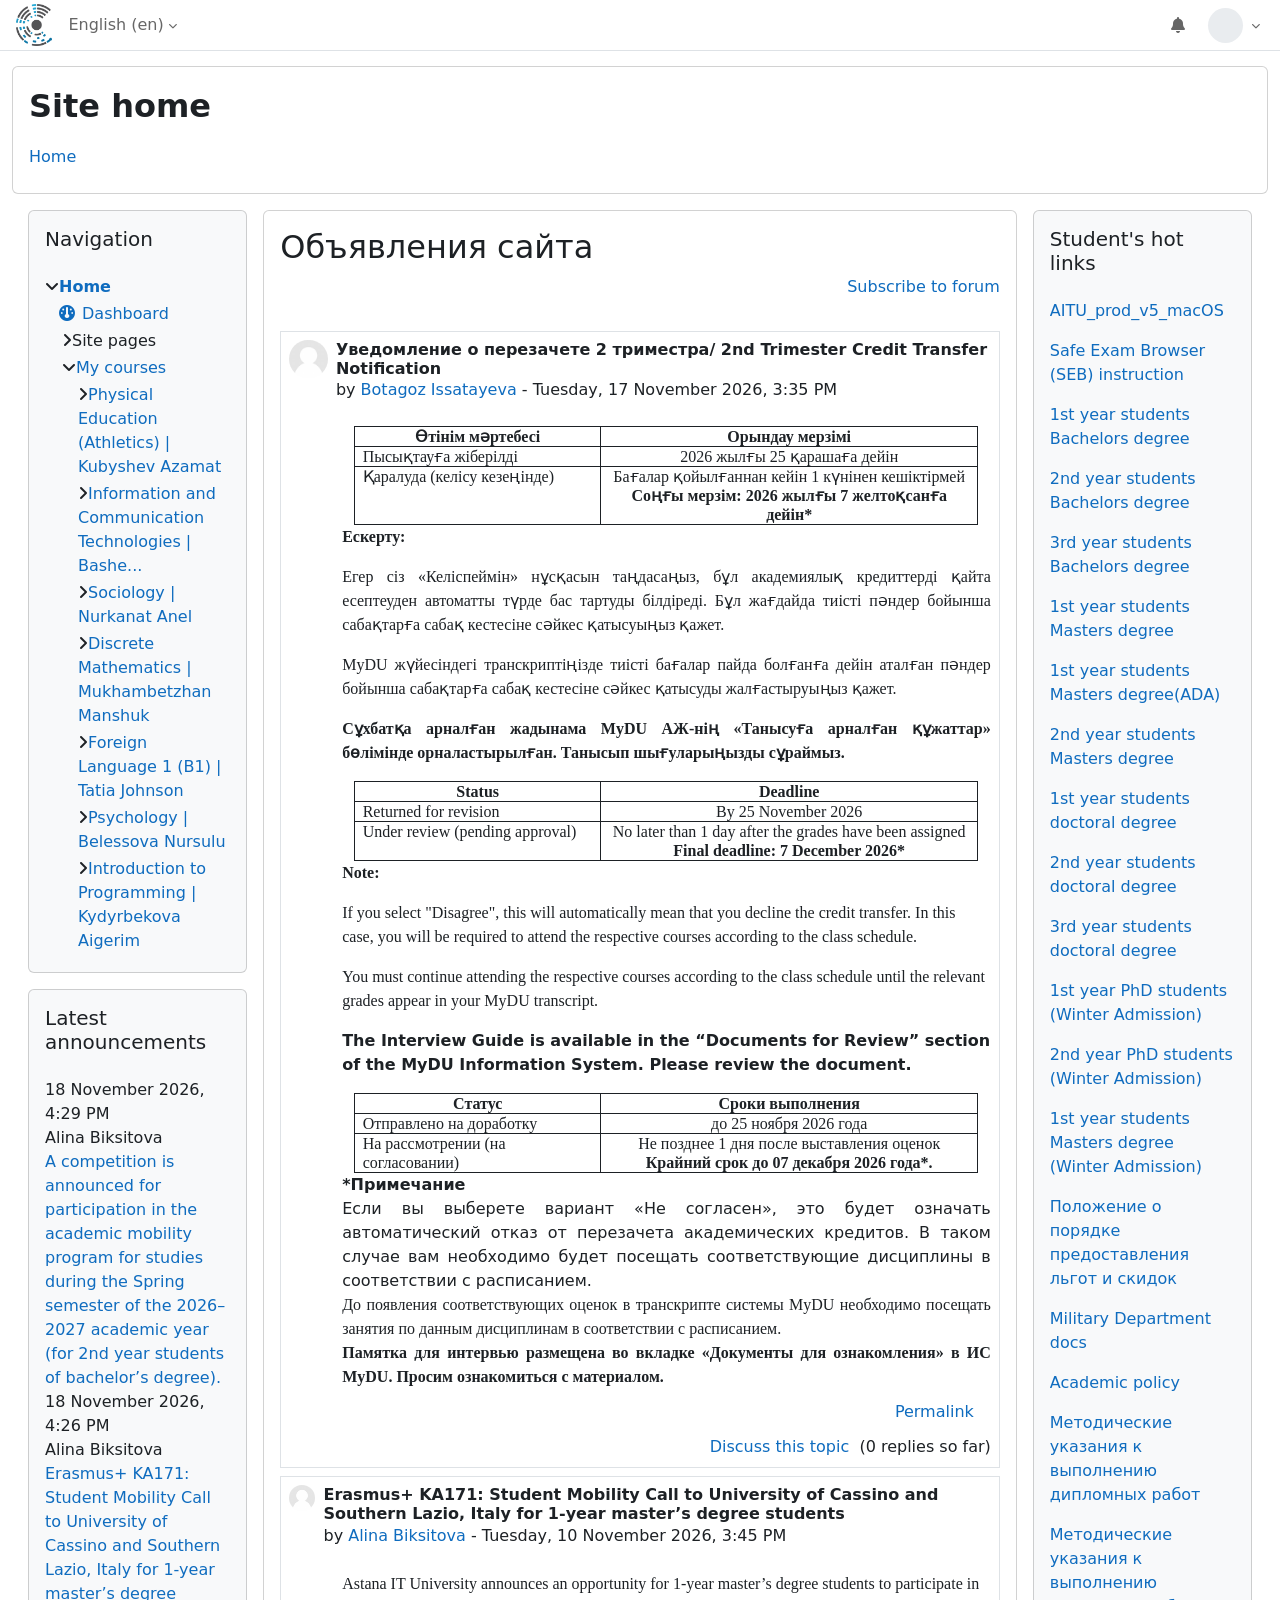
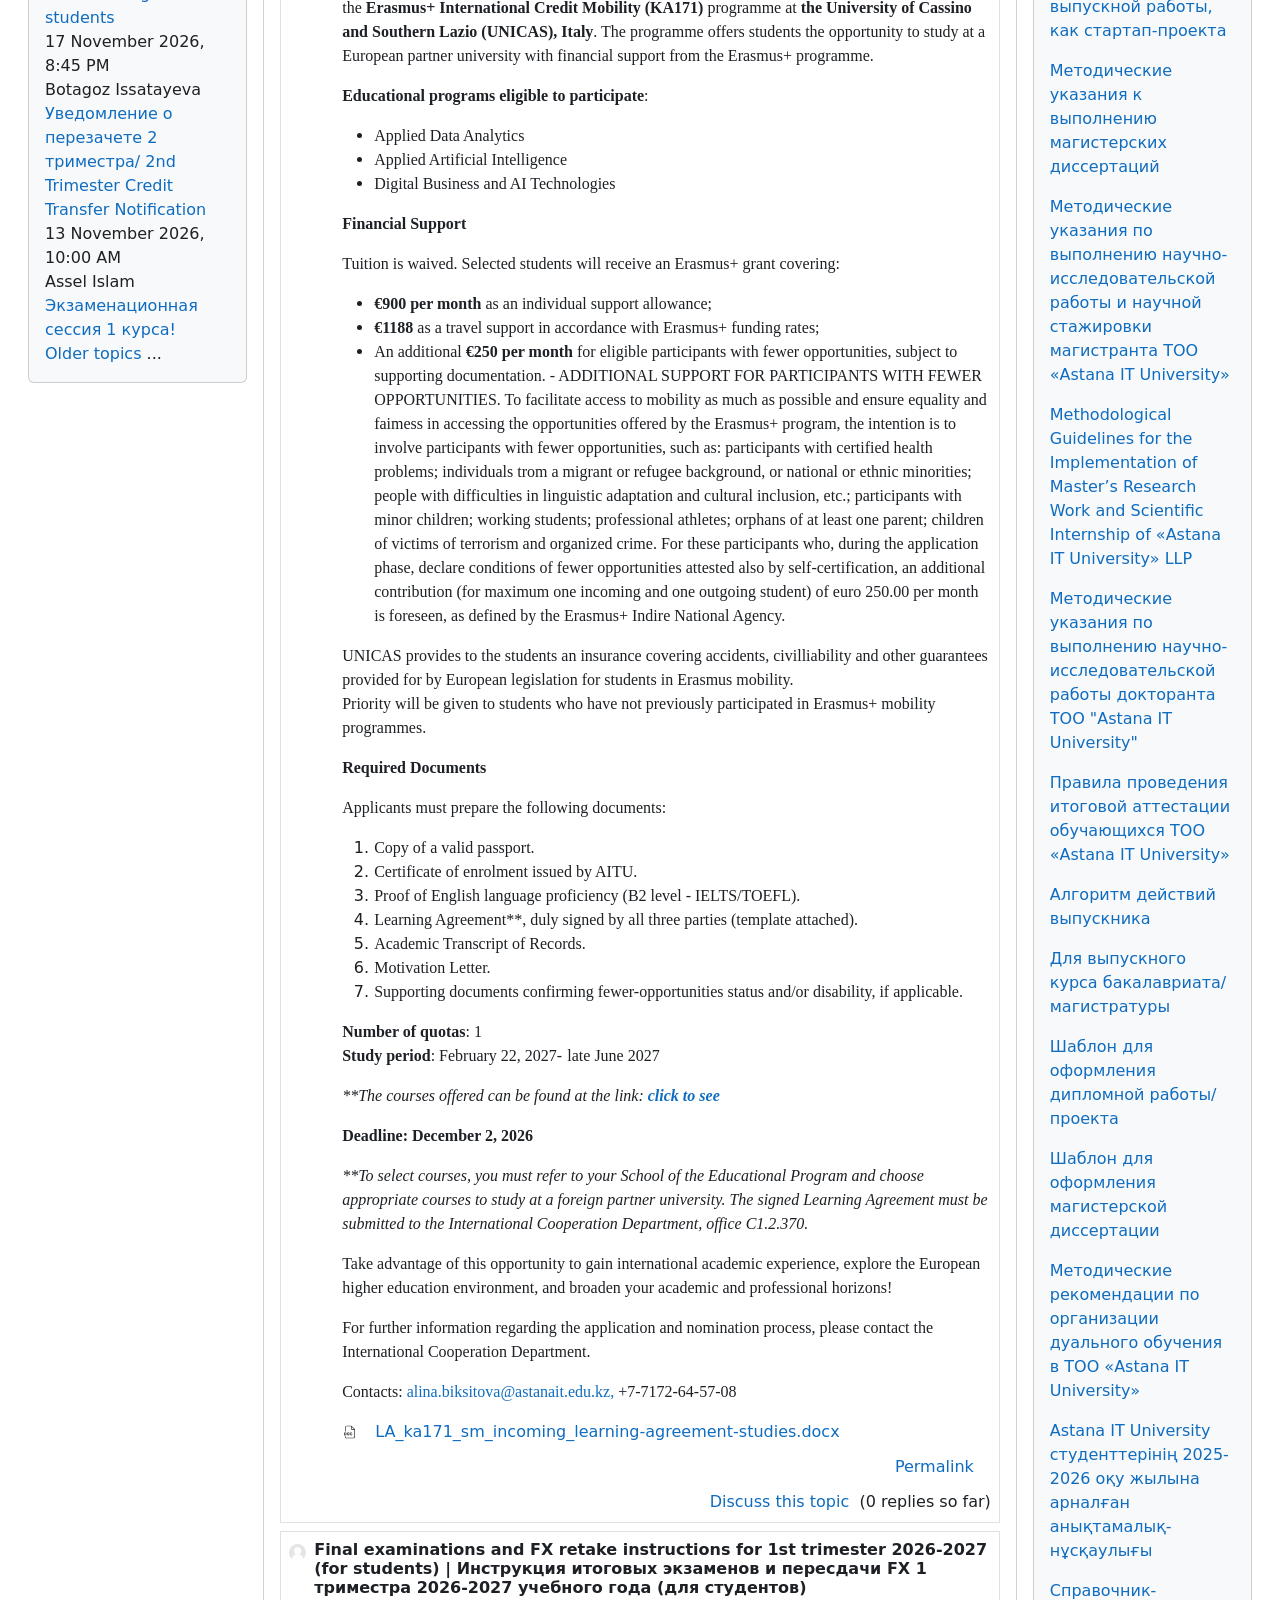
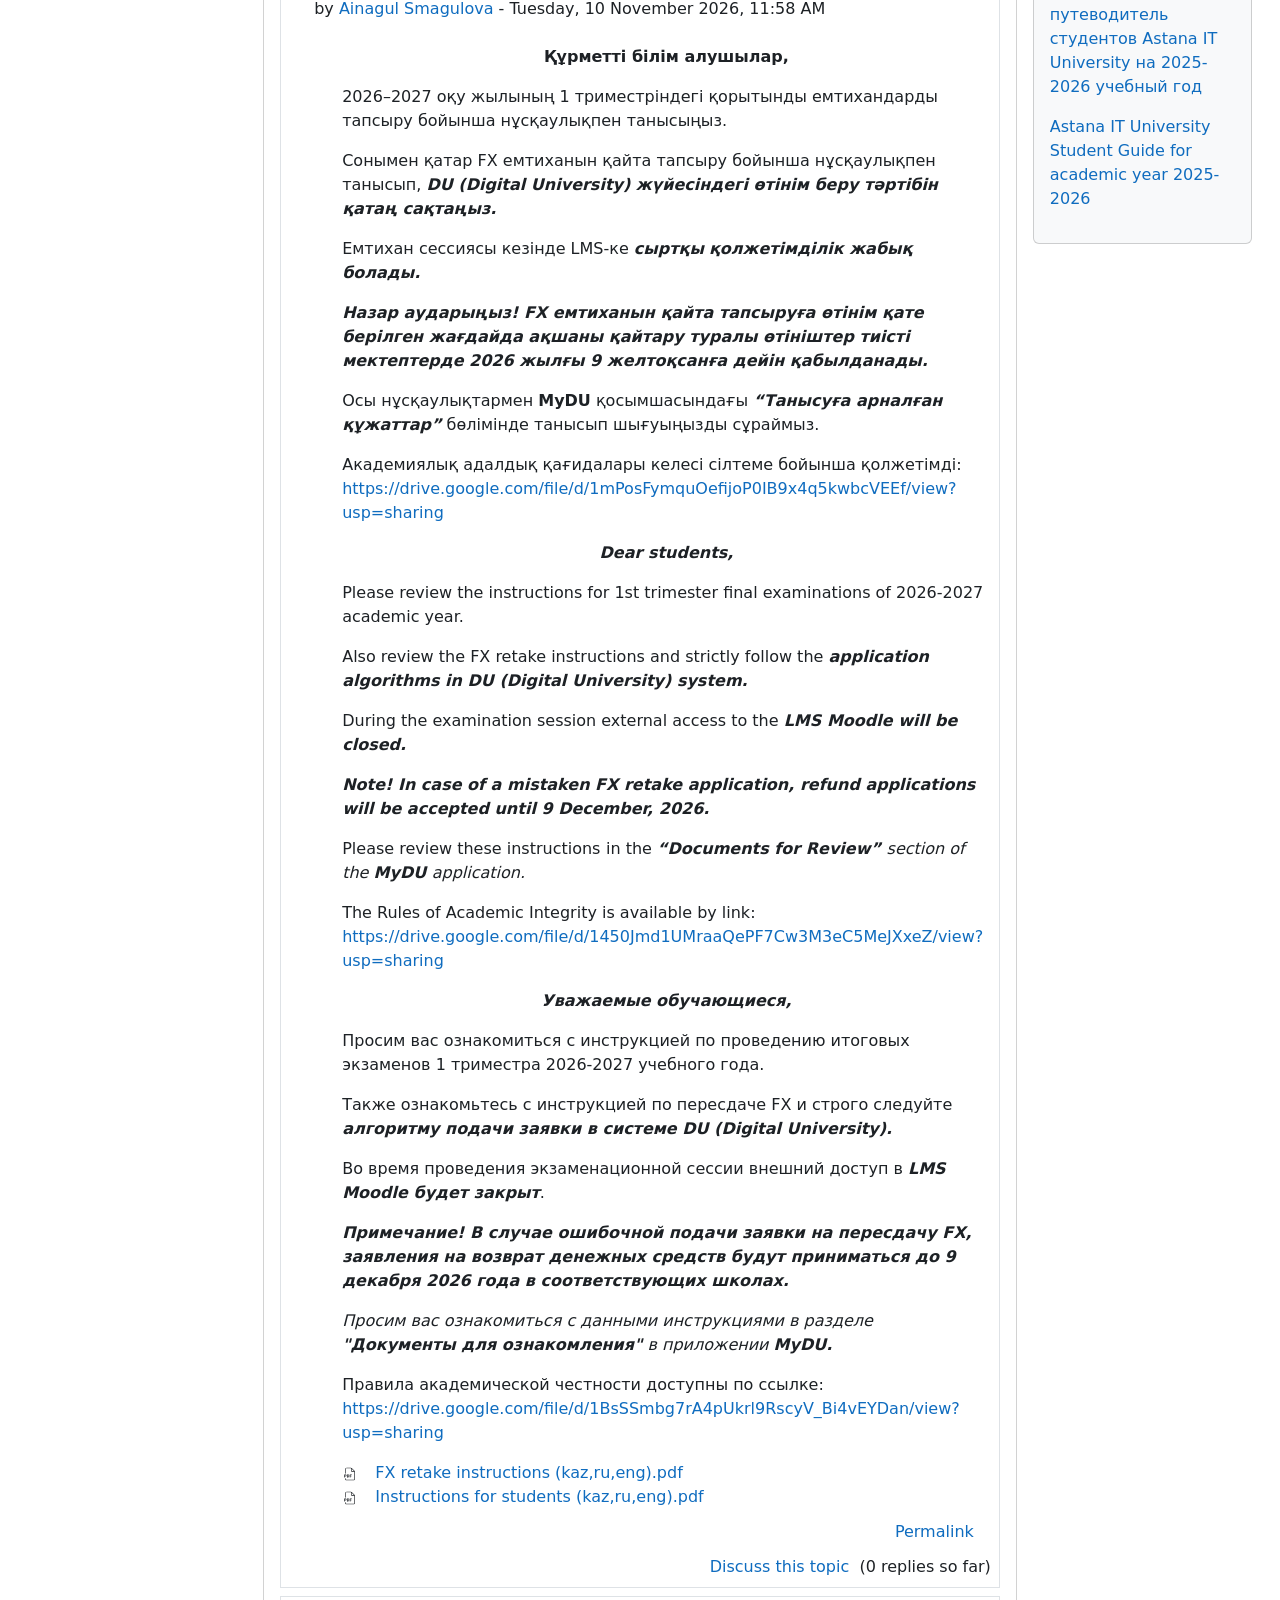
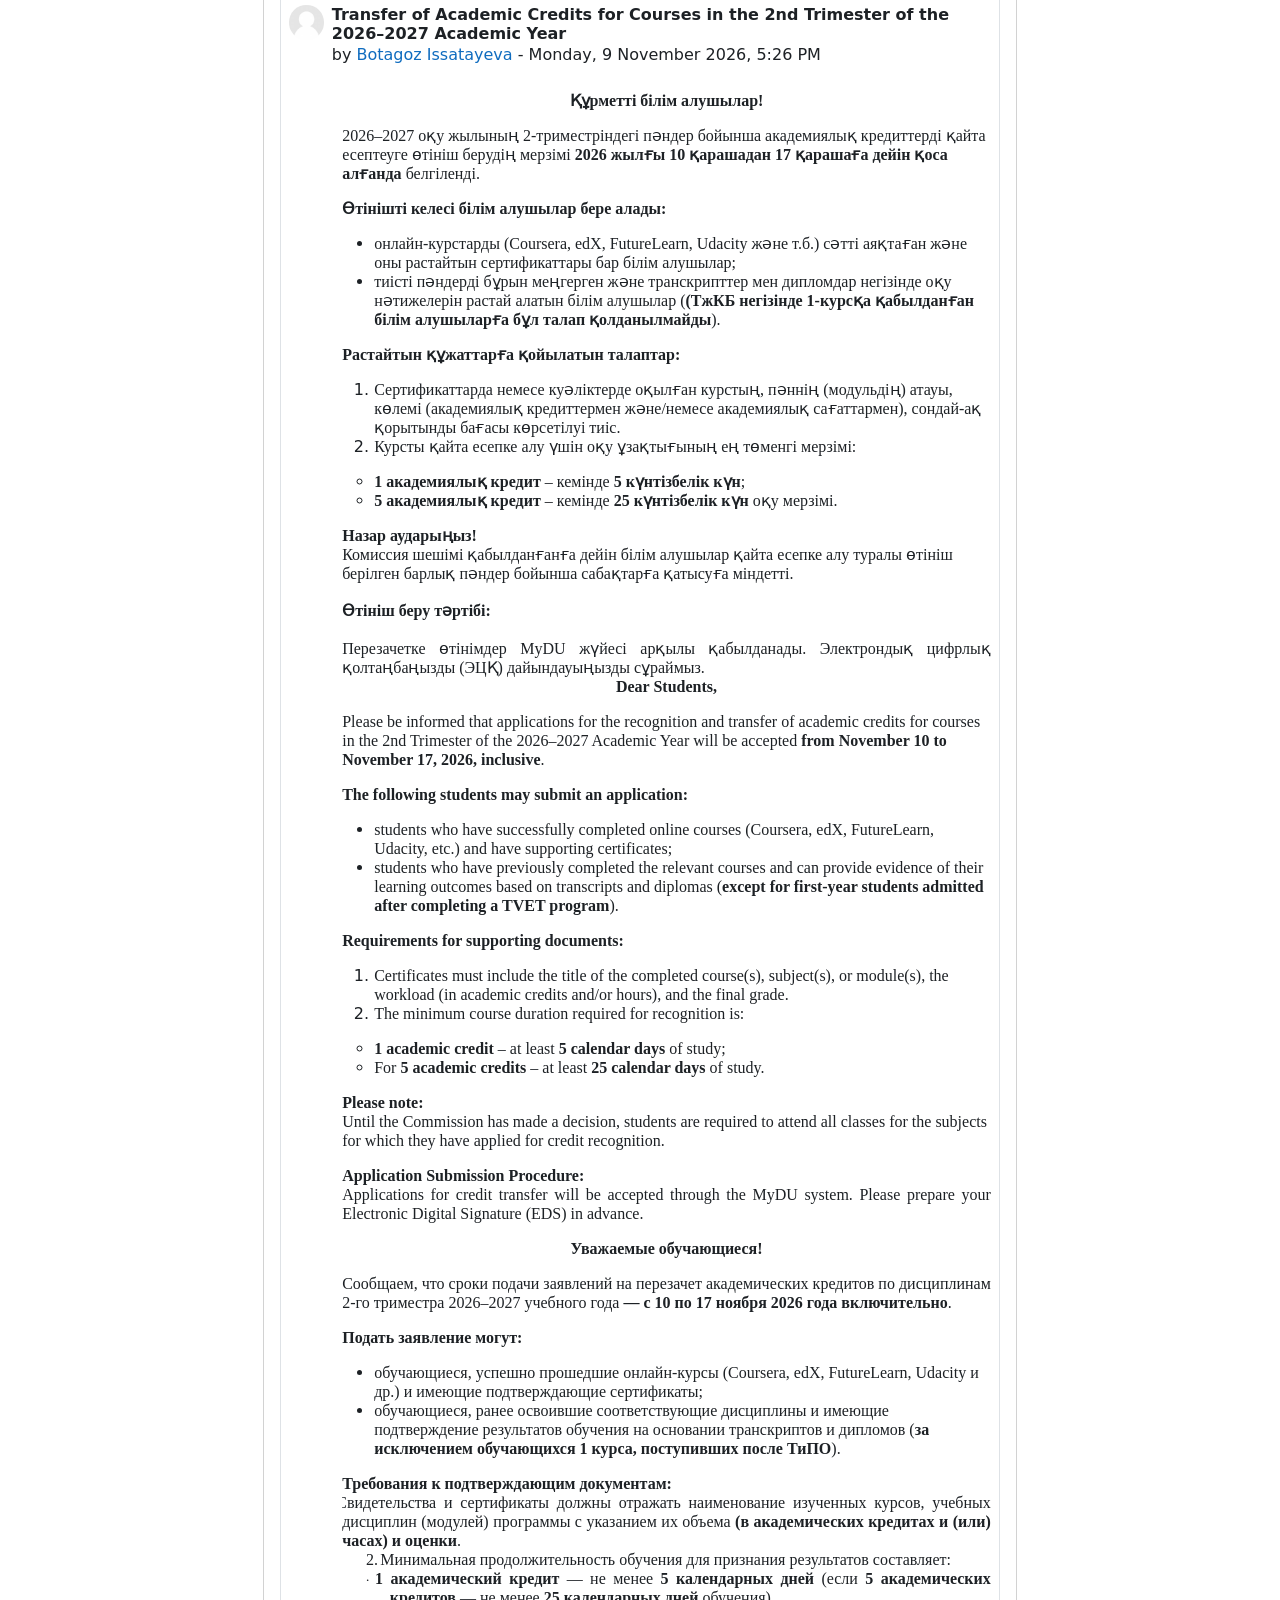
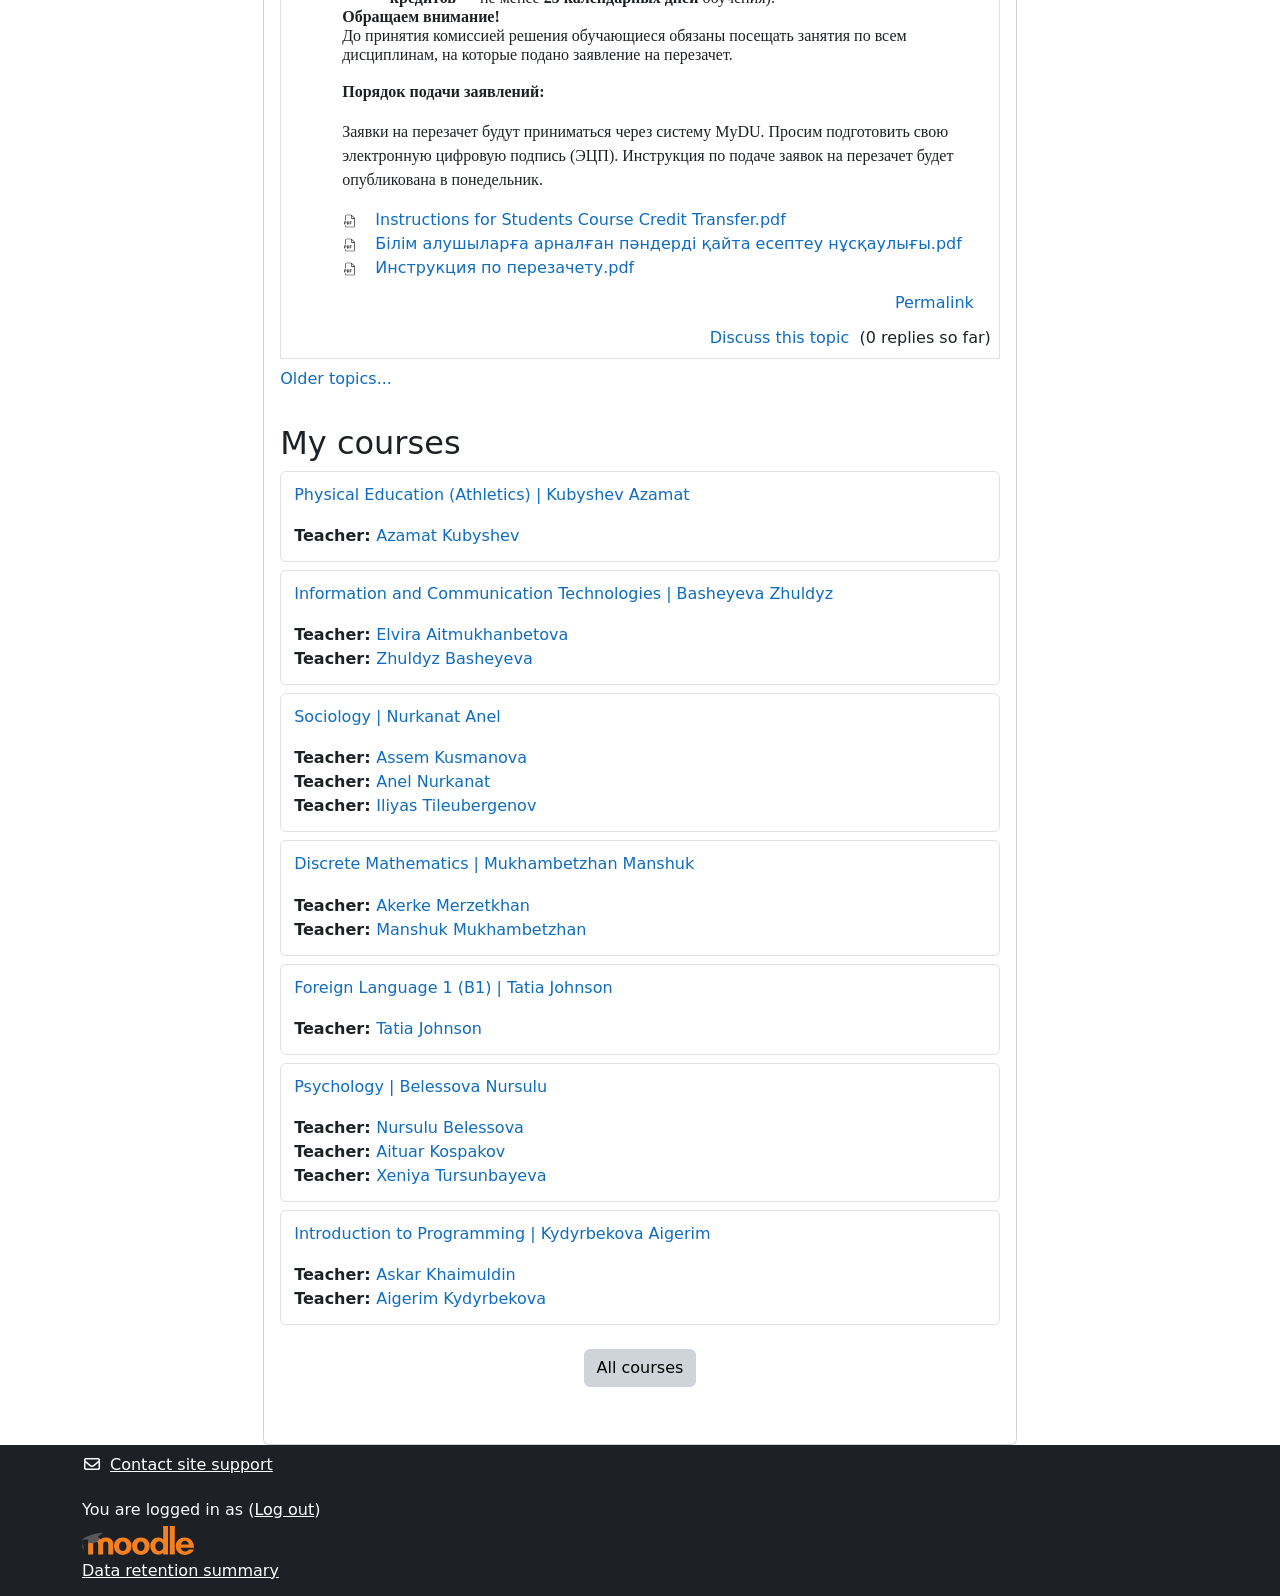
==== commit f3832188: "fix: restore 100% authentic Moodle design, remove visible settings button, and integrate hidden sett" ====
--- a/index.html
+++ b/index.html
@@ -71,13 +71,6 @@
                 
             </ul>
             <div id="usernavigation" class="navbar-nav my-1 ms-auto">
-                <div class="nav-item d-flex align-items-center me-2">
-                    <button type="button" class="btn btn-sm btn-primary text-white d-flex align-items-center shadow-sm px-2 py-1" onclick="openLmsSettingsModal()" title="Настройки профиля и оценок" style="font-weight: 500; font-size: 0.85rem; border-radius: 4px;">
-                        <i class="fa fa-sliders me-1" aria-hidden="true"></i>
-                        <span class="d-none d-md-inline">Настройки</span>
-                    </button>
-                </div>
-
                 <div class="divider border-start h-50 align-self-center mx-1"></div>
                 
                 <div class="popover-region collapsed popover-region-notifications"
@@ -190,16 +183,22 @@
                                 <span class="menu-action-text">Profile</span>
                         </a>
                     <div class="dropdown-divider" role="presentation"><span class="filler">&nbsp;</span></div>
-                                                                <a href="./grades.html" class="dropdown-item menu-action" role="menuitem" data-title="grades,grades" tabindex="-1" id="menu-grades-link"><span class="menu-action-text"><i class="fa fa-graduation-cap me-2 text-primary" aria-hidden="true"></i>Grades</span></a>
+                                                                <a href="./grades.html" class="dropdown-item menu-action" role="menuitem" data-title="grades,grades" tabindex="-1" id="menu-grades-link">
+                                <span class="menu-action-text">Grades</span>
+                        </a>
                                                                 <a href="https://lms.astanait.edu.kz/calendar/view.php?view=month" class="dropdown-item menu-action" role="menuitem" data-title="calendar,core_calendar" tabindex="-1" >
                                 <span class="menu-action-text">Calendar</span>
                         </a>
                                                                 <a href="https://lms.astanait.edu.kz/user/files.php" class="dropdown-item menu-action" role="menuitem" data-title="privatefiles,moodle" tabindex="-1" >
                                 <span class="menu-action-text">Private files</span>
                         </a>
-                                                                <a href="javascript:void(0)" onclick="openLmsSettingsModal()" class="dropdown-item menu-action" role="menuitem" data-title="reports,core_reportbuilder" tabindex="-1" id="menu-reports-link"><span class="menu-action-text"><i class="fa fa-sliders me-2 text-primary" aria-hidden="true"></i>Reports (Настройки)</span></a>
+                                                                <a href="javascript:void(0)" onclick="openLmsSettingsModal()" class="dropdown-item menu-action" role="menuitem" data-title="reports,core_reportbuilder" tabindex="-1" id="menu-reports-link">
+                                <span class="menu-action-text">Reports</span>
+                        </a>
                     <div class="dropdown-divider" role="presentation"><span class="filler">&nbsp;</span></div>
-                                                                <a href="javascript:void(0)" onclick="openLmsSettingsModal()" class="dropdown-item menu-action" role="menuitem" data-title="preferences,moodle" tabindex="-1"><span class="menu-action-text"><i class="fa fa-gear me-2 text-primary" aria-hidden="true"></i>Preferences</span></a>
+                                                                <a href="https://lms.astanait.edu.kz/user/preferences.php" class="dropdown-item menu-action" role="menuitem" data-title="preferences,moodle" tabindex="-1" >
+                                <span class="menu-action-text">Preferences</span>
+                        </a>
                     <div class="dropdown-divider" role="presentation"><span class="filler">&nbsp;</span></div>
                                                                 <a href="https://lms.astanait.edu.kz/login/logout.php?sesskey=TBIHNVHEH8" class="dropdown-item menu-action" role="menuitem" data-title="logout,moodle" tabindex="-1" >
                                 <span class="menu-action-text">Log out</span>
